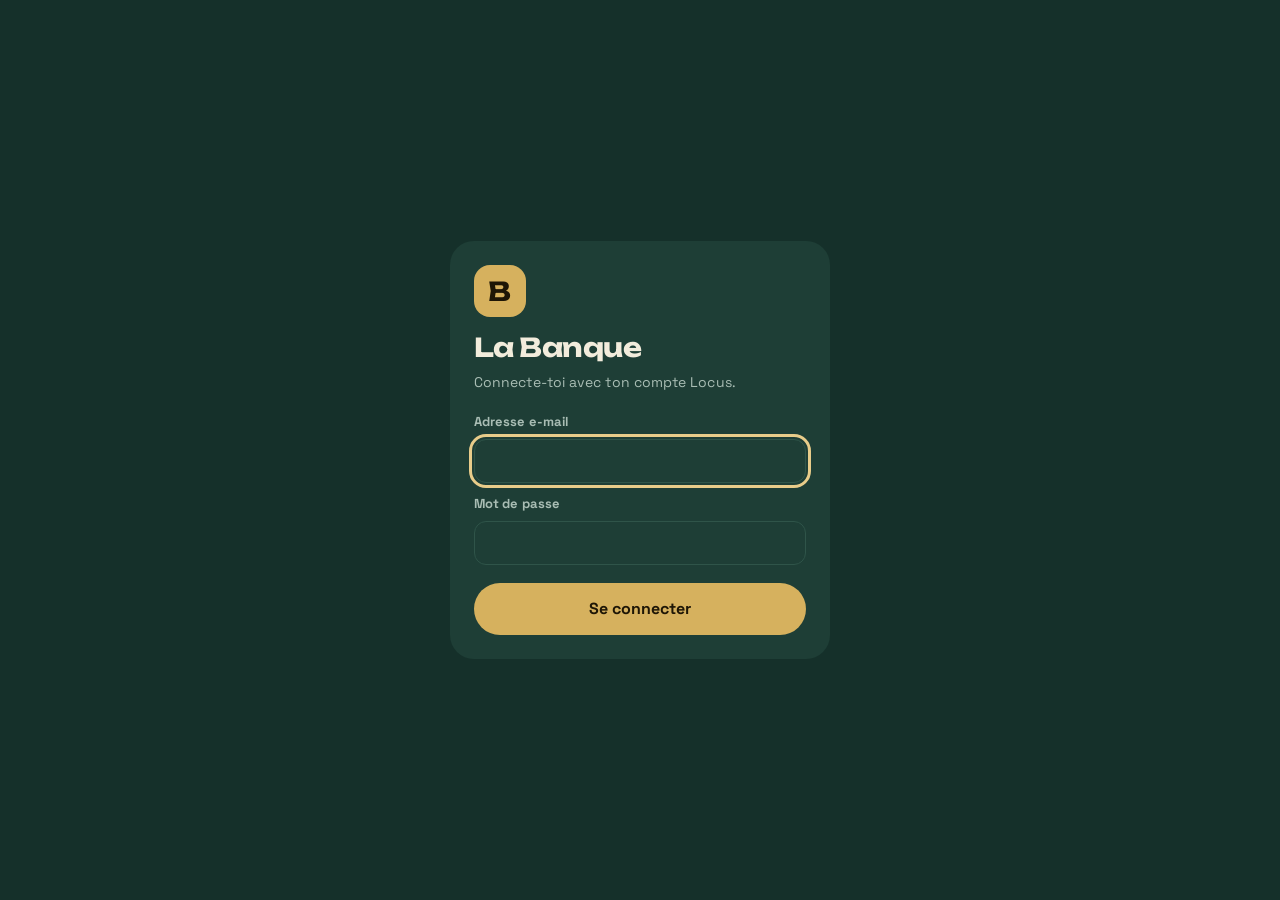
==== banque/index.html @ 3284b678 "Accueil : les raccourcis s'ouvrent au premier plan sans quitter Locus (projet de l'Établi, ajout au " ====
<!doctype html>
<html lang="fr" data-lieu="banque">
<head>
<meta charset="utf-8">
<meta name="viewport" content="width=device-width,initial-scale=1,viewport-fit=cover">
<title>La Banque</title>
<meta name="theme-color" content="#102620">
<meta name="mobile-web-app-capable" content="yes">
<meta name="apple-mobile-web-app-capable" content="yes">
<link rel="manifest" href="../manifest.webmanifest">
<link rel="icon" href="icons/tete-192.png">
<link rel="apple-touch-icon" href="icons/apple-touch-icon.png">
<style>
@font-face{font-family:"Atkinson Hyperlegible";font-weight:400;font-style:normal;font-display:swap;src:url(../commun/fonts/atkinson-hyperlegible-latin-400-normal.woff2) format("woff2")}
@font-face{font-family:"Atkinson Hyperlegible";font-weight:700;font-style:normal;font-display:swap;src:url(../commun/fonts/atkinson-hyperlegible-latin-700-normal.woff2) format("woff2")}
@font-face{font-family:"Bricolage Grotesque";font-weight:600;font-style:normal;font-display:swap;src:url(../commun/fonts/bricolage-grotesque-latin-600-normal.woff2) format("woff2")}
@font-face{font-family:"Bricolage Grotesque";font-weight:700;font-style:normal;font-display:swap;src:url(../commun/fonts/bricolage-grotesque-latin-700-normal.woff2) format("woff2")}
/* Banque : style « Wallet » des maquettes — gris clair, cartes blanches arrondies, accent ambre */
:root{
  /* charte du 15.11 (commun/CHARTE.md) : lampe de banquier, vert bouteille et laiton ; --line vient du lieu */
  --bg:var(--page); --bhead:var(--page); --card:var(--surface); --tile:var(--surface-2); --protile:#22433F; --seg:#10261F; --line2:#3E6457;
  --text:var(--ink); --muted:var(--ink-3); --acc:var(--accent-ink); --accsoft:var(--accent-soft); --amber:var(--accent); --amberink:var(--on-acc); --pro:#9DBDF5;
  --neg:var(--bad); --pos:var(--good); --possoft:#1F4A35; --suggest:#2C3D26;
  --shadow:none;
  --body:var(--f-body); --title:var(--f-display);
}
*{box-sizing:border-box}
html,body{height:100%}
body{margin:0;background:var(--bg);color:var(--text);font:16px/1.4 var(--body);-webkit-tap-highlight-color:transparent}
button,input,select,textarea{font:inherit;color:inherit}
button{cursor:pointer}
:focus-visible{outline:3px solid var(--acc);outline-offset:2px}
[hidden]{display:none!important}
h1,h2,h3{margin:0;font-family:var(--title)}
.num{font-variant-numeric:tabular-nums}
.pos{color:var(--pos)} .neg{color:var(--neg)}
svg.i{flex:none;display:block}

/* en-tête */
.ibtn{width:48px;height:48px;border:0;background:transparent;border-radius:24px;display:grid;place-items:center;color:var(--text);flex:none;text-decoration:none}
.ibtn:hover{background:var(--tile)}
.hd h1{flex:1;font-size:24px;font-weight:700}
.sync{height:32px;padding:0 12px;border:0;border-radius:16px;background:var(--tile);font-size:13px;font-weight:700;color:var(--muted);font-variant-numeric:tabular-nums}
.sync.ok{background:var(--possoft);color:var(--pos)} .sync.pend{background:var(--accsoft);color:var(--acc)} .sync.err{background:#4A2626;color:var(--neg)}

main{max-width:760px;margin:0 auto;padding:16px max(16px,env(safe-area-inset-right,0px)) calc(110px + env(safe-area-inset-bottom,0px)) max(16px,env(safe-area-inset-left,0px));display:flex;flex-direction:column;gap:16px}
.fab{position:fixed;right:max(16px,env(safe-area-inset-right,0px));bottom:calc(24px + env(safe-area-inset-bottom,0px));z-index:26;width:60px;height:60px;border:0;border-radius:18px;background:var(--amber);color:var(--amberink);display:grid;place-items:center;box-shadow:0 0 0 3px var(--page)}
@media (min-width:800px){.fab{right:calc(50% - 380px + 16px)}}

.seg{display:flex;gap:4px;padding:4px;border-radius:14px;background:var(--seg)}
.seg button{flex:1 1 0;height:40px;border:0;border-radius:10px;background:transparent;color:var(--muted);font-size:14px;font-weight:700}
.seg button[aria-pressed="true"]{background:var(--card);color:var(--text);box-shadow:none}
.card{background:var(--card);border-radius:20px;box-shadow:var(--shadow);padding:16px}
.card>h2,.sect>.st h2{font-size:19px;font-weight:600}
.cap{font-size:12px;letter-spacing:.06em;color:var(--muted);text-transform:uppercase}
.sect{display:flex;flex-direction:column;gap:10px}
.st{display:flex;align-items:baseline;justify-content:space-between;gap:8px}
.tiles{display:grid;grid-template-columns:repeat(3,minmax(0,1fr));gap:8px}
@media (min-width:600px){.tiles{grid-template-columns:repeat(4,minmax(0,1fr))}}
.tile{background:var(--tile);border:0;border-radius:12px;padding:10px;display:flex;flex-direction:column;align-items:flex-start;gap:4px;text-align:left;min-height:64px;min-width:0}
.tile.pro{background:var(--protile)}
.tile.inv{background:#2E3B24}
.tile:hover{filter:brightness(.97)}
.tile .n{display:flex;align-items:center;gap:5px;font-size:12px;color:var(--muted);max-width:100%;white-space:nowrap;overflow:hidden;text-overflow:ellipsis}
.tile .s{font-weight:700;font-size:15px;font-variant-numeric:tabular-nums;max-width:100%;overflow:hidden;text-overflow:ellipsis}
.totrow{display:flex;align-items:baseline;justify-content:space-between;gap:8px;padding:2px 2px 0}
.totrow span:first-child{font-size:13px;color:var(--muted)} .totrow b{font-size:16px;font-variant-numeric:tabular-nums}
.big{display:flex;align-items:baseline;justify-content:space-between;gap:8px}
.big b{font-family:var(--title);font-size:30px;font-weight:700;font-variant-numeric:tabular-nums}

.kpis{display:grid;grid-template-columns:repeat(3,minmax(0,1fr));gap:8px;margin:10px 0 12px}
.kpis>div{background:var(--tile);border-radius:12px;padding:8px 10px;min-width:0}
.kpis .v{font-weight:700;font-variant-numeric:tabular-nums;overflow-wrap:anywhere}
.bars{display:flex;flex-direction:column;gap:9px}
.bar{display:grid;grid-template-columns:28px 1fr auto;gap:2px 10px;align-items:center;font-size:14px}
.bar .dot{grid-row:1/3;width:28px;height:28px;border-radius:14px;display:grid;place-items:center;color:#fff}
.bar .track{height:6px;border-radius:3px;background:var(--tile);grid-column:2/4}
.bar .fill{height:100%;border-radius:3px}
.dette{display:flex;justify-content:space-between;gap:8px;padding:10px 0;border-top:1px solid var(--line);font-size:15px}
.dette:first-of-type{border-top:0}

.ops{list-style:none;margin:0;padding:0}
.op{display:flex;align-items:center;gap:12px;width:100%;border:0;border-top:1px solid var(--line);background:transparent;padding:10px 0;text-align:left;color:inherit}
.ops li:first-child .op{border-top:0}
.ic{position:relative;width:44px;height:44px;border-radius:22px;display:grid;place-items:center;color:#fff;flex:none}
.op .mid{flex:1;min-width:0;display:flex;flex-direction:column;gap:2px}
.op .ti{font-weight:700;font-size:15px;white-space:nowrap;overflow:hidden;text-overflow:ellipsis}
.op .ti:has(.tt){display:flex;align-items:center;min-width:0}
.op .ti .tt{flex:0 1 auto;min-width:3ch;overflow:hidden;text-overflow:ellipsis}
.op .ti .tg{flex:0 0 auto;max-width:55%;overflow:hidden;text-overflow:ellipsis;white-space:nowrap}
.op .sub{font-size:13px;color:var(--muted);white-space:nowrap;overflow:hidden;text-overflow:ellipsis}
.op .end{display:flex;flex-direction:column;align-items:flex-end;gap:2px;flex:none}
.op .mt{font-weight:700;font-size:15px;font-variant-numeric:tabular-nums}
.op .ac{font-size:12px;color:var(--muted)}
.tg{display:inline-block;font-size:11px;font-weight:700;color:var(--acc);background:var(--accsoft);border-radius:8px;padding:0 6px;margin-left:5px;vertical-align:1px}
.lien{height:44px;border:0;border-top:1px solid var(--line);background:transparent;color:var(--acc);font-size:15px;font-weight:700;text-align:left;padding:0;width:100%;margin-top:4px}
.jour{display:flex;justify-content:space-between;gap:8px;font-size:12px;letter-spacing:.06em;text-transform:uppercase;color:var(--muted);font-weight:700;margin-bottom:2px}

.nav{display:flex;align-items:center;justify-content:space-between;gap:8px}
.nav b{font-family:var(--title);font-size:19px;font-weight:600;text-transform:capitalize}
.rond{width:44px;height:44px;border:1px solid var(--line);border-radius:14px;background:var(--card);color:var(--acc);display:grid;place-items:center}
.filtres{display:grid;grid-template-columns:1fr 1fr;gap:8px}
.filtres .wide{grid-column:1/-1}
.sel,.input{width:100%;min-width:0;height:44px;border:1px solid var(--line);border-radius:12px;background:var(--card);padding:0 12px;font-size:15px}
.input.area{height:auto;padding:10px 12px}
.pill{height:40px;padding:0 14px;border:1px solid var(--line);border-radius:20px;background:var(--card);font-size:14px;display:inline-flex;align-items:center;gap:6px;white-space:nowrap}
.pill[aria-pressed="true"]{background:var(--amber);border-color:var(--amber);color:var(--amberink);font-weight:700}
.pill.dash{border:1px dashed var(--line2);background:transparent}
.pill.tagp[aria-pressed="true"]{background:var(--accsoft);border-color:var(--amber);color:var(--acc)}
.pills{display:flex;gap:6px;flex-wrap:wrap}
.pills.scroll{flex-wrap:nowrap;overflow-x:auto;scrollbar-width:none;padding-bottom:2px}
.pills.scroll::-webkit-scrollbar{display:none}
.btn{height:52px;border:0;border-radius:16px;background:var(--amber);color:var(--amberink);font-size:16px;font-weight:700;display:flex;align-items:center;justify-content:center;gap:8px;width:100%}
.btn.ghost{background:var(--card);color:var(--text);border:1px solid var(--line)}
.btn.warn{background:transparent;color:var(--neg);border:1px solid #6E3A3A}
.btn.sm{height:44px;font-size:14px;width:auto;padding:0 16px}
.note{font-size:13px;color:var(--muted);margin:0}
.empty{font-size:14px;color:var(--muted);margin:0;padding:6px 0}
.err{color:var(--neg);font-weight:700;font-size:14px;margin:0}
.table{width:100%;border-collapse:collapse;font-size:14px}
.table td{border-top:1px solid var(--line);padding:8px 4px;vertical-align:middle}
.table tr:first-child td{border-top:0}
.table td.r{text-align:right;font-variant-numeric:tabular-nums}
.table input{width:120px;text-align:right;height:38px}
.cpt{display:grid;grid-template-columns:1fr 1fr;gap:8px;padding:12px 0;border-top:1px solid var(--line)}
.cpt:first-of-type{border-top:0}
.cpt.off{opacity:.55}
.cpt-l,.cpt-r{display:flex;flex-direction:column;gap:6px;min-width:0}
.cpt-r .input{text-align:right}
@media (max-width:420px){.cpt{grid-template-columns:1fr}}

/* feuille de saisie */
.scrim{position:fixed;inset:0;z-index:40;background:rgba(5,15,12,.6);display:flex;align-items:flex-end;justify-content:center}
.sheet{background:var(--bg);width:100%;max-width:520px;max-height:100%;height:100%;overflow-y:auto;padding:0 16px calc(16px + env(safe-area-inset-bottom,0px));display:flex;flex-direction:column;gap:12px;animation:up .2s ease-out}
@media (min-width:600px){.scrim{align-items:center}.sheet{height:auto;max-height:94%;border-radius:24px;padding-top:6px}}
@keyframes up{from{transform:translateY(30px);opacity:.5}to{transform:none;opacity:1}}
.sh{position:sticky;top:0;z-index:3;background:var(--bg);display:flex;align-items:center;gap:4px;margin:0 -8px;padding:calc(6px + env(safe-area-inset-top,0px)) 0 4px}
.sh h2{font-size:20px;font-weight:700;flex:1;min-width:0;white-space:nowrap;overflow:hidden;text-overflow:ellipsis}
.okb{height:42px;padding:0 12px 0 10px;border:0;border-radius:21px;background:var(--amber);color:var(--amberink);font-size:14px;font-weight:700;display:flex;align-items:center;gap:4px;flex:none;margin-right:8px}
.okb:active{filter:brightness(.95)}
.montant{display:flex;align-items:baseline;justify-content:center;gap:8px;padding:2px 0}
.montant b{font-family:var(--title);font-size:48px;font-weight:700;font-variant-numeric:tabular-nums;line-height:1.1}
.montant span{font-size:18px;color:var(--muted)}
.cats{display:grid;grid-template-columns:repeat(4,minmax(0,1fr));gap:8px 4px}
@media (min-width:480px){.cats{grid-template-columns:repeat(5,minmax(0,1fr))}}
.cat{border:0;background:transparent;display:flex;flex-direction:column;align-items:center;gap:6px;padding:4px 0;font-size:12px;line-height:1.2;text-align:center;color:var(--text)}
.cat .ic{width:46px;height:46px;border-radius:23px}
.cat[aria-pressed="true"]{font-weight:700}
.cat[aria-pressed="true"] .ic{box-shadow:0 0 0 3px var(--bg),0 0 0 6px var(--amber)}
.subs{background:var(--card);border-radius:14px;padding:8px}
.montant .sg{min-width:.5ch}
.m-in{font-family:var(--title);font-size:48px;font-weight:700;line-height:1.15;border:0;border-bottom:2px solid var(--line);border-radius:0;background:transparent;text-align:center;width:5.5ch;field-sizing:content;min-width:2.2ch;max-width:70vw;padding:0 4px;font-variant-numeric:tabular-nums;caret-color:var(--acc)}
.m-in:focus{outline:none;border-bottom-color:var(--amber)}
.m-in::placeholder{color:var(--line2)}
.part{display:grid;grid-template-columns:100px 1fr 44px;gap:6px}
.part button{border:1px solid var(--line);border-radius:12px;background:var(--card)}
.lbl{font-size:13px;font-weight:700;color:var(--muted)}
.field{display:flex;flex-direction:column;gap:6px}

.cgrp{padding:8px 16px 12px}
.cgrp.off{opacity:.7}
.crow{display:flex;align-items:center;gap:10px;width:100%;border:0;border-top:1px solid var(--line);background:transparent;padding:10px 0;text-align:left;color:inherit;font-size:15px;min-height:44px}
.card>.crow:first-child,.crow.maitre{border-top:0}
.crow.maitre{font-weight:700}
.crow.off{opacity:.6}
.crow .dot{width:30px;height:30px;border-radius:15px;display:grid;place-items:center;flex:none}
.crow .cn{flex:1;min-width:0}
.crow .cv{display:flex;flex-direction:column;align-items:flex-end;flex:none}
.chk{display:flex;align-items:center;gap:8px;font-size:14px}
.chk input{width:20px;height:20px}
.buds{display:flex;flex-direction:column;margin-top:6px}
.bud{display:flex;flex-direction:column;gap:6px;border:0;border-top:1px solid var(--line);background:transparent;padding:10px 0;text-align:left;color:inherit;width:100%}
.bud:first-child{border-top:0}
.bud-h{display:flex;justify-content:space-between;gap:8px;align-items:baseline}
.bud-n{font-size:15px;min-width:0}
.bud-h>.num{white-space:nowrap;flex:none}
.bud-t{position:relative;height:10px;border-radius:5px;background:var(--tile);overflow:visible}
.bud-t i{display:block;height:100%;border-radius:5px}
.bud-t em{position:absolute;top:-3px;width:2px;height:16px;margin-left:-1px;background:var(--text);border-radius:1px}
.vite{color:var(--acc);font-weight:700}
.hist{display:grid;grid-template-columns:repeat(6,minmax(0,1fr));gap:6px;margin-top:8px}
.hist>span{display:flex;flex-direction:column;align-items:center;background:var(--tile);border-radius:10px;padding:6px 2px;font-size:13px}
.hist>span.neg b{color:var(--neg)}
.rel{display:flex;flex-direction:column;gap:2px;margin-top:6px;font-size:14px}
input[type=checkbox]{accent-color:var(--acc)}
.exl .chk{padding:7px 0;align-items:flex-start}
.exl .chk input{margin-top:1px;flex:none}
.exl .cap{display:block;margin-top:10px}
.avl{display:flex;flex-direction:column;margin-top:6px}
.avr{display:flex;justify-content:space-between;align-items:flex-start;gap:8px;padding:8px 0;border-top:1px solid var(--line);font-size:15px}
.avr:first-child{border-top:0}
.avn{display:flex;flex-direction:column;gap:2px;min-width:0}
.avr.alerte{font-size:14px}
.avr b.num{white-space:nowrap}
.rec{display:flex;flex-wrap:wrap;align-items:flex-start;gap:4px 10px;padding:10px 0;border-top:1px solid var(--line)}
.card>h2+.rec,.card>.note+.rec{border-top:0}
.rec.off{opacity:.65}
.rec-b{flex:1;min-width:0;display:flex;flex-direction:column;gap:2px;border:0;background:transparent;padding:0;text-align:left;color:inherit;font-size:15px}
.rec-n{font-weight:700}
.rec-m{display:flex;flex-direction:column;align-items:flex-end;flex:none}
.rec-a{flex-basis:100%;display:flex;gap:6px;justify-content:flex-end}
.vt{display:flex;gap:4px;flex:none}
.tbtn.ic2{width:36px;padding:0;display:grid;place-items:center}
.tbtn.ic2[aria-pressed="true"]{background:var(--amber);color:var(--amberink)}
.fro{display:flex;justify-content:center;margin:4px 0 10px}
.fro .part{cursor:pointer;outline:none}
.fro .part:hover,.fro .part:focus-visible{filter:brightness(1.08)}
.fro .part:focus-visible{stroke:var(--acc);stroke-width:3}
.rk.leg2 .rk-b{display:none}
.rk.leg2 .rk-row{padding:5px 4px}
.mrow{display:flex;justify-content:space-between;align-items:baseline;gap:8px;width:100%;border:0;border-top:1px solid var(--line);background:transparent;padding:8px 0;text-align:left;color:inherit;font-size:14px}
.mrow .rk-n{white-space:normal}
.piste{padding:12px 0;border-top:1px solid var(--line)}
.piste:first-of-type{border-top:0;padding-top:6px}
.piste .pv{font-weight:700;white-space:nowrap}
.kpis .note{font-size:12px}
.dsec{margin-top:10px}
.dsec>.st{padding-bottom:4px}
.dette-b{border:0;background:transparent;padding:0;text-align:left;display:flex;flex-direction:column;gap:2px;flex:1;min-width:0;color:inherit;font-size:15px}
.dette-b .note{font-size:13px}
.dette.off{opacity:.75}
.retard{color:var(--neg);font-weight:700}
.bon{color:var(--pos);font-weight:700}
.sr{position:absolute;width:1px;height:1px;overflow:hidden;clip:rect(0 0 0 0);white-space:nowrap}
.big b.neg{color:var(--neg)}
.big b small{font-size:.55em;font-weight:600;color:var(--muted)}
.sh2{font-size:19px;font-weight:600;margin:22px 4px 10px}
.vrow{display:flex;gap:8px;align-items:center;margin-top:10px}
.vrow .input{flex:1;max-width:200px}
.etapes{list-style:none;margin:8px 0 0;padding:0}
.etape{display:flex;gap:12px;align-items:flex-start;padding:10px 0;border-top:1px solid var(--line)}
.etape:first-child{border-top:0}
.etape .no{flex:none;width:28px;height:28px;border-radius:50%;display:grid;place-items:center;font-weight:700;font-size:14px;background:var(--tile);color:var(--text);margin-top:1px}
.etape.ok .no{background:var(--pos)}
.etape .tx{flex:1;min-width:0;display:flex;flex-direction:column;gap:2px}
.etape.ok .tx b{color:var(--muted);font-weight:600}
.etape .act{flex:none;align-self:center}
.docs{display:flex;flex-wrap:wrap;gap:10px;margin:6px 0 10px}
.doc{position:relative}
.doc-v{width:76px;height:76px;border-radius:12px;overflow:hidden;border:1px solid var(--line);background:var(--tile);padding:0;display:grid;place-items:center;flex:none}
.doc-v img{width:100%;height:100%;object-fit:cover;display:block}
.doc-pdf{font-weight:700;font-size:13px;color:var(--neg)}
.doc-x{position:absolute;top:-8px;right:-8px;width:26px;height:26px;border-radius:50%;background:var(--card);border:1px solid var(--line2);display:grid;place-items:center;padding:0}
.doc-att{position:absolute;left:4px;bottom:4px;font-size:10px;background:rgba(255,255,255,.9);border-radius:6px;padding:1px 4px;color:var(--muted)}
.clip{flex:none;margin-left:4px;font-size:13px;cursor:pointer}
.docv{position:fixed;inset:0;z-index:100;background:rgba(10,10,12,.94);display:flex;flex-direction:column;color:#fff}
.docv[hidden]{display:none}
.docv-h{display:flex;align-items:center;justify-content:space-between;gap:8px;padding:calc(8px + env(safe-area-inset-top,0px)) 12px 8px 16px;font-weight:600}
.docv-h span{overflow:hidden;text-overflow:ellipsis;white-space:nowrap}
.docv-c{flex:1;min-height:0;display:flex;flex-direction:column;align-items:center;justify-content:center;gap:12px;padding:8px 8px calc(12px + env(safe-area-inset-bottom,0px))}
.docv-c img{max-width:100%;max-height:100%;object-fit:contain;border-radius:6px}
.docv-c iframe{width:100%;flex:1;border:0;background:#fff;border-radius:6px}
.ij{display:flex;gap:12px;align-items:flex-start}
.ij-t{flex:1;min-width:0;display:flex;flex-direction:column;gap:2px}
.ij-l{display:flex;justify-content:space-between;gap:8px}
.ij-l b:first-child{overflow:hidden;text-overflow:ellipsis;white-space:nowrap}
.gdt-f{display:flex;flex-wrap:wrap;gap:8px;margin-top:10px}
.gdt-f .input{flex:1 1 180px}
.sem{margin-top:12px;padding-top:12px;border-top:1px solid var(--line)}
.sem-v{margin:4px 0 2px;font-size:16px}
.sem-v b{font-variant-numeric:tabular-nums}
.rapl{list-style:none;margin:6px 0 0;padding:0}
.rapl>li{border-top:1px solid var(--line);padding-bottom:8px}
.rapl>li:first-child{border-top:0}
.rapl .op{border-top:0}
.rapa{display:flex;gap:8px;flex-wrap:wrap;align-items:center;padding-left:56px}
.note.orph{padding-left:56px;margin:0 0 8px}
.prop{height:36px;padding:0 12px;border:1px solid var(--amber);border-radius:18px;background:var(--accsoft);color:var(--acc);font-size:13px;font-weight:700;display:inline-flex;align-items:center;gap:6px;max-width:100%}
.prop.doute{background:transparent;border-style:dashed;color:var(--muted)}
.ic.vide{background:var(--tile);color:var(--muted)}
.card.rappel{box-shadow:var(--shadow),inset 4px 0 0 var(--amber)}
.rapi{border-top:1px solid var(--line);padding:10px 0;display:flex;flex-direction:column;gap:6px}
.rapi:first-of-type{border-top:0}
.rapi-t{display:flex;justify-content:space-between;gap:8px}
.rapi-t b{min-width:0;overflow:hidden;text-overflow:ellipsis;white-space:nowrap}
.rapi-t .num{font-weight:700;flex:none}
/* statistiques */
.filt{display:flex;flex-wrap:wrap;gap:8px;align-items:center}
.filt .seg{flex:1 1 240px}
.pnav{display:flex;align-items:center;gap:6px;margin-left:auto}
.pnav b{font-family:var(--title);font-size:18px;font-weight:600;min-width:52px;text-align:center;font-variant-numeric:tabular-nums}
.pnav .rond{width:40px;height:40px}
.rond:disabled{opacity:.35;cursor:default}
.hd-c{display:flex;align-items:center;justify-content:space-between;gap:8px}
.hd-c h2{font-size:19px;font-weight:600}
.tbtn{height:32px;padding:0 12px;border:1px solid var(--line);border-radius:16px;background:var(--card);font-size:13px;color:var(--muted);flex:none}
.tbtn[aria-pressed="true"]{background:var(--amber);border-color:var(--amber);color:var(--amberink)}
.viz{position:relative;margin-top:4px}
.viz svg{display:block;overflow:visible}
.viz text{font:12px var(--body);fill:var(--ink-3);font-variant-numeric:tabular-nums}
.viz .hit{fill:transparent;outline:none}
.viz .hit:hover,.viz .hit:focus-visible{fill:rgba(242,236,220,.07)}
.viz .hit.nb:hover,.viz .hit.nb:focus-visible{fill:transparent}
.viz .hit:focus-visible{stroke:var(--acc);stroke-width:2}
.leg{display:flex;gap:16px;flex-wrap:wrap;font-size:13px;color:var(--muted);margin:6px 0 2px}
.leg span{display:inline-flex;align-items:center;gap:6px}
.leg i{width:12px;height:12px;border-radius:3px;display:inline-block}
.leg i.ln{height:2px;width:16px;border-radius:1px}
.tip{position:fixed;z-index:60;pointer-events:none;background:var(--card);border:1px solid var(--line);border-radius:12px;box-shadow:0 6px 18px rgba(16,24,40,.14);padding:8px 10px;font-size:13px;min-width:130px;max-width:260px}
.tip .tt{color:var(--muted);font-size:12px;margin-bottom:4px;text-transform:none}
.tip .tl{display:flex;align-items:center;gap:8px;line-height:1.5}
.tip .tl i{width:12px;height:2px;border-radius:1px;flex:none}
.tip .tl b{font-size:14px;font-variant-numeric:tabular-nums}
.tip .tl span{color:var(--muted)}
.rk{display:flex;flex-direction:column;margin-top:4px}
.rk-row{display:grid;grid-template-columns:28px minmax(0,1fr) auto;gap:4px 10px;align-items:center;border:0;background:transparent;padding:7px 4px;margin:0 -4px;text-align:left;border-radius:10px;color:inherit;width:calc(100% + 8px)}
button.rk-row:hover{background:var(--surface-2)}
.rk-row.nodot{grid-template-columns:minmax(0,1fr) auto}
.rk-row .dot{grid-row:1/3;width:28px;height:28px;border-radius:14px;display:grid;place-items:center}
.rk-n{font-size:14px;white-space:nowrap;overflow:hidden;text-overflow:ellipsis}
.rk-v{font-size:14px;font-weight:700;font-variant-numeric:tabular-nums;text-align:right;white-space:nowrap}
.rk-v small{font-size:12px;font-weight:400;color:var(--muted);margin-left:6px}
.rk-b{grid-column:2/4;height:10px}
.rk-row.nodot .rk-b{grid-column:1/3}
.rk-b i{display:block;height:10px;border-radius:0 4px 4px 0}
.rk-sub{padding:0 0 6px 38px;display:flex;flex-direction:column}
.rk-sub .rk-row{grid-template-columns:minmax(0,1fr) auto;padding:5px 4px}
.rk-sub .rk-b{grid-column:1/3;height:8px}
.rk-sub .rk-b i{height:8px}
.rk-sub .rk-n{font-size:13px}
.pjs{display:flex;flex-direction:column;gap:12px;margin-top:6px}
.pj{display:flex;flex-direction:column;gap:2px}
.pj-h{display:flex;justify-content:space-between;gap:8px;font-size:14px;margin-bottom:2px}
.pj-b{display:flex;align-items:center;gap:8px;height:12px;font-size:12px;color:var(--muted)}
.pj-b i{display:block;height:10px;border-radius:0 4px 4px 0}
.tscroll{overflow-x:auto;margin-top:6px}
.stab{font-size:13px}
.stab td{padding:7px 3px}
.stab th{font-size:12px;color:var(--muted);text-align:left;font-weight:700;padding:4px}
.stab th.r{text-align:right}
.stab td:first-child{white-space:pre}
.login{position:fixed;inset:0;z-index:100;background:var(--bg);display:grid;place-items:center;padding:0 16px}
.lbox{width:100%;max-width:380px;background:var(--card);border-radius:24px;box-shadow:var(--shadow);padding:24px;display:flex;flex-direction:column;gap:8px}
.lbox .logo{width:52px;height:52px;border-radius:16px;background:var(--amber);color:var(--amberink);display:grid;place-items:center;font-family:var(--title);font-size:26px;font-weight:700;margin-bottom:4px}
.lbox h1{font-size:26px}
.lbox p{margin:0 0 8px;font-size:14px;color:var(--muted)}
.lbox label{font-size:13px;font-weight:700;color:var(--muted);margin-top:4px}

/* ===== Charte du 15.11 : typo de la Forge, étiquettes mono, formes en pilule ===== */
body{letter-spacing:.005em;-webkit-font-smoothing:antialiased}
h1,h2,h3,.card>h2,.sect>.st h2{letter-spacing:-.02em}
.card>h2,.sect>.st h2{font-size:16px;font-weight:700}
.cap{font-family:var(--f-mono);letter-spacing:.12em;font-size:11px}
.btn{border-radius:var(--pill)}
.seg{border-radius:var(--pill)}.seg button{border-radius:var(--pill)}
.seg button[aria-pressed="true"]{background:var(--amber);color:var(--amberink)}
.card{border:1px solid var(--line)}
.fab{background:var(--amber);color:var(--amberink)}
</style>
<link rel="stylesheet" href="../commun/cadre.css">
<link rel="stylesheet" href="../commun/lieux.css">
</head>
<body>
<div id="login" class="login" hidden><form class="lbox" id="loginForm"><span class="logo" aria-hidden="true">B</span><h1>La Banque</h1><p>Connecte-toi avec ton compte Locus.</p><label for="l-mail">Adresse e-mail</label><input class="input" type="email" id="l-mail" autocomplete="username" required><label for="l-pass">Mot de passe</label><input class="input" type="password" id="l-pass" autocomplete="current-password" required><button class="btn" type="submit" style="margin-top:10px">Se connecter</button><p class="err" id="l-err" hidden></p></form></div>
<header class="oh"><div class="oh-bar"><a class="oh-orga" href="../" aria-label="Retour à l'accueil de Locus"><svg class="ic" viewBox="0 0 20 20" aria-hidden="true"><circle cx="10" cy="10" r="8"/><path d="M8.5 8.5h3v3h-3zM10 2v2.5M10 15.5V18M2 10h2.5M15.5 10H18"/></svg></a><h1 class="oh-nom">La Banque</h1><button class="sync" id="sync" data-sync data-act="reglages" aria-label="État de la synchronisation">…</button><span class="oh-sp"></span><button class="oh-b" type="button" data-ampoule><svg class="ic" viewBox="0 0 20 20" aria-hidden="true"><path d="M7 15h6M8 18h4M10 2a5 5 0 0 0-3.2 8.8V13h6.4v-2.2A5 5 0 0 0 10 2z"/></svg></button><button class="oh-b" type="button" data-tab="reglages" aria-label="Réglages"><svg class="ic" viewBox="0 0 20 20" aria-hidden="true"><circle cx="10" cy="10" r="3"/><path d="M10 1.5v3M10 15.5v3M1.5 10h3M15.5 10h3M4 4l2.1 2.1M13.9 13.9 16 16M16 4l-2.1 2.1M6.1 13.9 4 16"/></svg></button></div>
<nav class="ot tabs" aria-label="Sections"><button class="ot-t" data-tab="accueil">Accueil</button><button class="ot-t" data-tab="ops">Opérations</button><button class="ot-t" data-tab="stats">Stats</button></nav></header>
<main id="view" aria-live="polite"></main>
<button class="fab" data-act="saisie" aria-label="Nouvelle saisie"><svg class="i" width="26" height="26" viewBox="0 0 24 24" fill="none" stroke="currentColor" stroke-width="2.4" stroke-linecap="round" aria-hidden="true"><path d="M12 5v14M5 12h14"/></svg></button>
<div class="scrim" id="scrim" hidden><div class="sheet" id="sheet" role="dialog" aria-modal="true" aria-labelledby="sh-titre"></div></div>
<input type="file" id="fichier" accept=".json,application/json" hidden>
<input type="file" id="f-just" accept=".zip,application/zip,application/x-zip-compressed" hidden>
<input type="file" id="f-yuh" accept=".csv,.xlsx,text/csv,text/comma-separated-values,application/vnd.openxmlformats-officedocument.spreadsheetml.sheet" hidden>
<script src="../commun/supabase.js"></script>
<script src="../commun/projets.js"></script>
<script>
'use strict';
/* =============================== Données =============================== */
/* Projets de l'Établi (commun/projets.js, étape 2 du plan) : une opération peut être reliée à un projet, perso ou pro (champ t.projet) */
let PB=null;
function projetsChoix(){ if(!PB) return []; const D={}; PB.domaines().forEach(d=>{ D[d.id]=d; });
  return PB.liste().filter(p=>p.size!=='mini').map(p=>({p,d:p.parent&&D[p.parent]?D[p.parent]:null})).sort((a,b)=>(!!a.p.closed-!!b.p.closed)||String(a.d?a.d.name:'~').localeCompare(String(b.d?b.d.name:'~'),'fr')||a.p.name.localeCompare(b.p.name,'fr')); }
function projetNom(id){ const p=PB&&id?PB.get(id):null; return p?(p.emoji?p.emoji+' ':'')+p.name:''; }
const SB_URL='https://rzcpjsffpvuvbdtqymms.supabase.co', SB_KEY='sb_publishable_mJNXDji0NMOmLFqo3GusGg_JBkFhJmC', TABLE='cash_rows';
const KIND={c:'compte',k:'categorie',g:'tag',t:'tx',d:'dette',s:'reglage',r:'regle',b:'budget',o:'objectif',v:'valeur',f:'document',i:'import'};
const VIR='autres.virement-interne', AJU='autres.ajustement-de-solde';
const ARBRE=[['Alimentation',['Courses','Restaurants & cafés']],['Maison',[]],['Mobilité',['Transports publics','Recharge','Parking','Véhicule']],
  ['Achats',['Vêtements','Électronique','Bricolage & outils','Cadeaux offerts','Divers']],['Santé',[]],['Loisirs',['Sport','Sorties & spectacles','Hobbies','Hébergement']],
  ['Numérique',['Téléphone & internet','Logiciels & abonnements']],['Finances',['Impôts','Assurances','Frais administratifs']],
  ['Revenus',['Salaire','Chômage & allocations','Ventes','Cadeaux reçus','Remboursements','Intérêts & dividendes']],
  ['Pro',['GDT','Isolation','Fertik','Parkour','Petits travaux']],['Autres',['Virement interne','Ajustement de solde']]];
/* palette des catégories, validée pour les graphiques (validate_palette.js : contraste, daltonisme, vision normale) */
const COULEUR={alimentation:'#D02C2A',maison:'#C47D04',mobilite:'#9E1FC6',achats:'#1A99DA',sante:'#DF407F',loisirs:'#4A9D15',numerique:'#4E6AFD',finances:'#AC8B26',revenus:'#267F47',pro:'#3480FC',autres:'#9CA3AF'};
const TYPES={courant:'Compte courant',epargne:'Épargne',especes:'Espèces',dette:'Dette / créance',placements:'Placements'};

let S={comptes:{},cats:{},tags:{},tx:{},dettes:{},budgets:{},docs:{},regl:{}};
let sb=null, UID=null, EMAIL='', prev={}, dirty=new Set(), lastPull=null, pushing=false, pushTimer=null, syncErr='', booted=false;
const ui={tab:'accueil',scope:'tout',mois:moisDe(today()),periode:'mois',fCompte:'',fCat:'',fTag:'',q:'',limite:150,sPer:'annee',sAn:today().slice(0,4),sTab:{},sOuvert:null};
const CK=()=>'cash-cache-'+UID;

function today(){ const d=new Date(); return d.getFullYear()+'-'+String(d.getMonth()+1).padStart(2,'0')+'-'+String(d.getDate()).padStart(2,'0'); }
function moisDe(d){ return d.slice(0,7); }
function slug(s){ return String(s).normalize('NFD').replace(/[̀-ͯ]/g,'').toLowerCase().replace(/[^a-z0-9]+/g,'-').replace(/^-|-$/g,''); }
function uid(){ return Date.now().toString(36)+Math.random().toString(36).slice(2,7); }
function esc(s){ return String(s==null?'':s).replace(/[&<>"']/g,c=>({'&':'&amp;','<':'&lt;','>':'&gt;','"':'&quot;',"'":'&#39;'}[c])); }
function fmt(n,signe){ if(n==null||isNaN(n)) return '—'; const a=Math.abs(n).toFixed(2).replace(/\B(?=(\d{3})+(?!\d))/g,'’'); return (n<0?'−':(signe&&n>0?'+':''))+a; }
function num(s){ if(typeof s==='number') return s; const v=parseFloat(String(s||'').replace(/[’'\s]/g,'').replace(',','.')); return isNaN(v)?null:v; }
function r2(n){ return Math.round(n*100)/100; }
function dLong(d){ return new Date(d+'T12:00').toLocaleDateString('fr-CH',{weekday:'long',day:'numeric',month:'long'}); }
function mLong(m){ return new Date(m+'-15T12:00').toLocaleDateString('fr-CH',{month:'long',year:'numeric'}); }

/* --- catégories --- */
function catsTri(){ return Object.values(S.cats).filter(c=>!c.archive).sort((a,b)=>(a.ordre||0)-(b.ordre||0)); }
function maitres(){ return catsTri().filter(c=>!c.parent); }
function sousDe(id){ return catsTri().filter(c=>c.parent===id); }
function maitreDe(id){ const c=S.cats[id]; return c?(c.parent||c.id):null; }
function catNom(id){ const c=S.cats[id]; return c?c.nom:'Sans catégorie'; }
function catChemin(id){ const c=S.cats[id]; if(!c) return 'Sans catégorie'; return c.parent&&S.cats[c.parent]?S.cats[c.parent].nom+' › '+c.nom:c.nom; }
function couleur(id){ return COULEUR[maitreDe(id)]||'#A8A59A'; }
function estPro(id){ return maitreDe(id)==='pro'; }
function estVir(t){ return t.cat===VIR; }
function semerCategories(){ ARBRE.forEach(([m,subs],i)=>{ const mid=slug(m); if(!S.cats[mid]) S.cats[mid]={id:mid,nom:m,parent:null,ordre:i}; subs.forEach((s,j)=>{ const id=mid+'.'+slug(s); if(!S.cats[id]) S.cats[id]={id,nom:s,parent:mid,ordre:j}; }); }); }

/* --- comptes et soldes --- */
function comptesTous(){ return Object.values(S.comptes).sort((a,b)=>(a.ordre||0)-(b.ordre||0)); }
function groupeDe(c){ return c.groupe||(c.type==='placements'?'invest':c.pro?'pro':'prive'); }
function comptesTri(){ return Object.values(S.comptes).filter(c=>!c.archive).sort((a,b)=>(a.ordre||0)-(b.ordre||0)); }
function solde(c){
  if(c.type==='placements'&&c.devise&&c.devise!=='CHF') return c.valeur;
  const d0=c.date_initiale; let s=c.solde_initial||0; for(const t of Object.values(S.tx)) if(t.compte===c.id&&(!d0||t.date>=d0)) s+=t.montant; return r2(s);
}
/* solde à la fin d'un jour : le solde de départ sert d'ancre, les lignes d'avant le départ remontent le temps */
function soldeAu(c,d){ if(c.devise&&c.devise!=='CHF') return null; const d0=c.date_initiale; let s=c.solde_initial||0;
  for(const t of Object.values(S.tx)){ if(t.compte!==c.id) continue; if(!d0||t.date>=d0){ if(t.date<=d) s+=t.montant; } else if(t.date>d) s-=t.montant; }
  return r2(s); }
function dansScope(c){ return ui.scope==='tout'||(ui.scope==='pro'?!!c.pro:!c.pro); }
function lignes(t){ return t.parts&&t.parts.length?t.parts.map(p=>({montant:p.montant,cat:p.cat})):[{montant:t.montant,cat:t.cat}]; }
function txScope(cat){ return ui.scope==='tout'||(ui.scope==='pro'?estPro(cat):!estPro(cat)); }
function tagsActifs(d){ return Object.values(S.tags).filter(g=>g.du&&g.au&&d>=g.du&&d<=g.au&&g.actif).map(g=>g.id); }

/* =============================== Synchro =============================== */
function canon(v){ if(Array.isArray(v)) return '['+v.map(x=>canon(x===undefined?null:x)).join(',')+']'; if(v&&typeof v==='object') return '{'+Object.keys(v).sort().filter(k=>v[k]!==undefined).map(k=>JSON.stringify(k)+':'+canon(v[k])).join(',')+'}'; return JSON.stringify(v===undefined?null:v); }
function rowsOf(st){ const r={};
  for(const c of Object.values(st.comptes)) r['c:'+c.id]=c; for(const c of Object.values(st.cats)) r['k:'+c.id]=c;
  for(const g of Object.values(st.tags)) r['g:'+g.id]=g; for(const t of Object.values(st.tx)) r['t:'+t.id]=t;
  for(const d of Object.values(st.dettes)) r['d:'+d.id]=d; for(const b of Object.values(st.budgets||{})) r['b:'+b.id]=b; for(const f of Object.values(st.docs||{})) r['f:'+f.id]=f; if(Object.keys(st.regl).length) r['s:reglages']=st.regl; return r; }
function fromRows(map){ const st={comptes:{},cats:{},tags:{},tx:{},dettes:{},budgets:{},docs:{},regl:{}};
  for(const k in map){ let d; try{ d=JSON.parse(map[k]); }catch(e){ continue; } if(!d) continue; const p=k[0];
    if(p==='c') st.comptes[d.id]=d; else if(p==='k') st.cats[d.id]=d; else if(p==='g') st.tags[d.id]=d; else if(p==='t') st.tx[d.id]=d; else if(p==='d') st.dettes[d.id]=d; else if(p==='b') st.budgets[d.id]=d; else if(p==='f') st.docs[d.id]=d; else if(k==='s:reglages') st.regl=d; }
  return st; }
function persist(){ if(!UID) return; try{ localStorage.setItem(CK(),JSON.stringify({prev,dirty:[...dirty],lastPull})); }catch(e){} }
function save(){ if(!UID) return; const cur=rowsOf(S); let ch=false;
  for(const k in cur){ const v=canon(cur[k]); if(prev[k]!==v){ prev[k]=v; dirty.add(k); ch=true; } }
  for(const k in prev){ if(!(k in cur)){ delete prev[k]; dirty.add(k); ch=true; } }
  if(ch){ persist(); schedulePush(); setSync(); } }
function schedulePush(d){ clearTimeout(pushTimer); pushTimer=setTimeout(push,d==null?1200:d); }
async function push(){
  if(!sb||!UID||pushing||!dirty.size){ setSync(); return; }
  if(!navigator.onLine){ setSync(); return; }
  pushing=true; setSync('sending');
  const keys=[...dirty].slice(0,250), sent={};
  const rows=keys.map(k=>{ sent[k]=prev[k]; const kind=KIND[k[0]]||'reglage'; return (k in prev)?{user_id:UID,key:k,kind,data:JSON.parse(prev[k]),deleted:false}:{user_id:UID,key:k,kind,data:null,deleted:true}; });
  try{
    const {error}=await sb.from(TABLE).upsert(rows,{onConflict:'user_id,key'}); if(error) throw error;
    keys.forEach(k=>{ if(prev[k]===sent[k]) dirty.delete(k); });
    persist(); syncErr=''; pushing=false; setSync();
    if(dirty.size) schedulePush(200); else envoyerDocs();
  }catch(e){ pushing=false; syncErr=(e&&e.message)||String(e); setSync(); schedulePush(15000); }
}
async function pull(full){
  if(!sb||!UID) return false;
  if(!navigator.onLine){ setSync(); return false; }
  try{
    const since=full?null:lastPull; let changed=false, maxTs=lastPull, from=0;
    for(;;){
      let q=sb.from(TABLE).select('key,data,deleted,updated_at').order('updated_at',{ascending:true}).range(from,from+999);
      if(since) q=q.gte('updated_at',since);
      const {data,error}=await q; if(error) throw error;
      data.forEach(r=>{ if(!maxTs||r.updated_at>maxTs) maxTs=r.updated_at; if(dirty.has(r.key)) return;
        if(r.deleted||r.data==null){ if(r.key in prev){ delete prev[r.key]; changed=true; } }
        else { const v=canon(r.data); if(prev[r.key]!==v){ prev[r.key]=v; changed=true; } } });
      if(data.length<1000) break; from+=1000;
    }
    lastPull=maxTs; persist();
    if(changed){ S=fromRows(prev); render(); }
    syncErr=''; setSync(); return true;
  }catch(e){ syncErr=(e&&e.message)||String(e); setSync(); return false; }
}
function setSync(force){
  const el=document.getElementById('sync'); let cls='ok', txt='✓ À jour', tip='Tout est enregistré';
  if(!navigator.onLine){ cls='off'; txt='hors ligne'+(dirty.size?' · '+dirty.size:''); tip='Hors ligne : les changements partiront au retour du réseau'; }
  else if(syncErr){ cls='err'; txt='⚠'+(dirty.size?' '+dirty.size:''); tip='Problème de synchro : '+syncErr; }
  else if(force==='sending'||dirty.size){ cls='pend'; txt='↻'+(dirty.size?' '+dirty.size:''); tip='Envoi en cours'; }
  el.className='sync '+cls; el.textContent=txt; el.title=tip;
}

/* =============================== Icônes =============================== */
const P={
  cart:'M2 3h3l2.7 11.4a2 2 0 0 0 2 1.6h8.6a2 2 0 0 0 2-1.6L22 7H6M9 21h.01M18 21h.01', resto:'M7 3v8M5 3v4a2 2 0 0 0 4 0V3M7 11v10M17 21V3c-2 1-3 4-3 7h3',
  home:'M3 10.5 12 3l9 7.5V20a1 1 0 0 1-1 1h-5v-6h-6v6H4a1 1 0 0 1-1-1z', car:'M5 17h14v-5l-2-5H7l-2 5zM5 12h14M7.5 17v2M16.5 17v2',
  train:'M7 3h10a3 3 0 0 1 3 3v8a3 3 0 0 1-3 3H7a3 3 0 0 1-3-3V6a3 3 0 0 1 3-3zM4 10h16M8 21l2-4M16 21l-2-4', zap:'M13 2 4 14h7l-1 8 9-12h-7z',
  park:'M6 3h12a3 3 0 0 1 3 3v12a3 3 0 0 1-3 3H6a3 3 0 0 1-3-3V6a3 3 0 0 1 3-3zM10 17V7h3.5a3 3 0 0 1 0 6H10', bag:'M6 7h12l1 14H5zM9 7a3 3 0 0 1 6 0',
  shirt:'M8 3 4 6l2 4 2-1v12h8V9l2 1 2-4-4-3c-1 2-2.5 3-4 3S9 5 8 3z', phone:'M8 2h8a2 2 0 0 1 2 2v16a2 2 0 0 1-2 2H8a2 2 0 0 1-2-2V4a2 2 0 0 1 2-2zM11 18h2',
  wrench:'M14.7 6.3a4 4 0 0 0-5.4 5.4L3 18l3 3 6.3-6.3a4 4 0 0 0 5.4-5.4l-2.6 2.6-2.4-.6-.6-2.4z', gift:'M3 8h18v4H3zM12 8v13M5 12v9h14v-9M12 8S9 7 9 5a2 2 0 0 1 3-1.7A2 2 0 0 1 15 5c0 2-3 3-3 3',
  dots:'M5 12h.01M12 12h.01M19 12h.01', heart:'M19 14c1.5-1.5 3-3.2 3-5.5A5.5 5.5 0 0 0 16.5 3c-1.8 0-3 .5-4.5 2-1.5-1.5-2.7-2-4.5-2A5.5 5.5 0 0 0 2 8.5c0 2.3 1.5 4 3 5.5l7 7z',
  activity:'M22 12h-4l-3 9L9 3l-3 9H2', ticket:'M3 8a2 2 0 0 0 2-2h14a2 2 0 0 0 2 2v2a2 2 0 0 0 0 4v2a2 2 0 0 0-2 2H5a2 2 0 0 0-2-2v-2a2 2 0 0 0 0-4zM14 6v12',
  star:'M12 3l2.6 5.3 5.9.9-4.3 4.1 1 5.8L12 16.4 6.8 19.1l1-5.8L3.5 9.2l5.9-.9z', bed:'M3 7v13M21 13v7M3 13h18M3 17h18M7 13V10h5a3 3 0 0 1 3 3',
  monitor:'M4 5h16v10H4zM2 20h20M12 15v5', bank:'M3 21h18M5 21V10M9 21V10M15 21V10M19 21V10M12 3 3 8h18z', receipt:'M6 2h12v20l-3-2-3 2-3-2-3 2zM9 7h6M9 11h6M9 15h4',
  shield:'M12 3 4 7v5c0 4.5 3.4 7.6 8 9 4.6-1.4 8-4.5 8-9V7z', file:'M14 3H6a2 2 0 0 0-2 2v14a2 2 0 0 0 2 2h12a2 2 0 0 0 2-2V9zM14 3v6h6',
  coins:'M9 3a6 6 0 1 0 0 12A6 6 0 0 0 9 3zM15.5 9.6a6 6 0 1 1-6 6', down:'M12 4v14M5 11l7 7 7-7', briefcase:'M4 7h16a1 1 0 0 1 1 1v11a1 1 0 0 1-1 1H4a1 1 0 0 1-1-1V8a1 1 0 0 1 1-1zM9 7V5a2 2 0 0 1 2-2h2a2 2 0 0 1 2 2v2M3 13h18',
  swap:'m16 3 4 4-4 4M20 7H4M8 21l-4-4 4-4M4 17h16', card:'M4 6h16a1 1 0 0 1 1 1v12a1 1 0 0 1-1 1H4a1 1 0 0 1-1-1V7a1 1 0 0 1 1-1zM3 10h18M16 15h2',
  chart:'M3 3v18h18M7 15l4-4 3 3 6-6', hex:'M12 2 21 7v10l-9 5-9-5V7zM12 10a2 2 0 1 0 0 4 2 2 0 0 0 0-4z',
  people:'M16 21v-2a4 4 0 0 0-4-4H6a4 4 0 0 0-4 4v2M9 3a4 4 0 1 0 0 8 4 4 0 0 0 0-8zM22 21v-2a4 4 0 0 0-3-3.9M16 3.1a4 4 0 0 1 0 7.8',
  x:'M18 6 6 18M6 6l12 12', back:'M21 5H9l-7 7 7 7h12a1 1 0 0 0 1-1V6a1 1 0 0 0-1-1zM18 9l-6 6M12 9l6 6', check:'M20 6 9 17l-5-5',
  chevL:'m15 18-6-6 6-6', chevR:'m9 18 6-6-6-6', cal:'M5 5h14a1 1 0 0 1 1 1v14a1 1 0 0 1-1 1H5a1 1 0 0 1-1-1V6a1 1 0 0 1 1-1zM4 9h16M8 3v4M16 3v4', split:'M16 3h5v5M8 3H3v5M21 3l-7 7M3 3l7 7M12 22V13'
};
function svg(d,size,color,sw){ return '<svg class="i" width="'+(size||22)+'" height="'+(size||22)+'" viewBox="0 0 24 24" fill="none" stroke="'+(color||'currentColor')+'" stroke-width="'+(sw||2)+'" stroke-linecap="round" stroke-linejoin="round" aria-hidden="true"><path d="'+d+'"/></svg>'; }
const ICAT={alimentation:'cart','alimentation.courses':'cart','alimentation.restaurants-cafes':'resto',maison:'home',mobilite:'car','mobilite.transports-publics':'train','mobilite.recharge':'zap','mobilite.parking':'park','mobilite.vehicule':'car',
  achats:'bag','achats.vetements':'shirt','achats.electronique':'phone','achats.bricolage-outils':'wrench','achats.cadeaux-offerts':'gift','achats.divers':'dots',sante:'heart',
  loisirs:'activity','loisirs.sport':'activity','loisirs.sorties-spectacles':'ticket','loisirs.hobbies':'star','loisirs.hebergement':'bed',numerique:'monitor','numerique.telephone-internet':'phone','numerique.logiciels-abonnements':'monitor',
  finances:'bank','finances.impots':'receipt','finances.assurances':'shield','finances.frais-administratifs':'file',revenus:'down','revenus.salaire':'briefcase',pro:'briefcase',autres:'swap'};
function icCat(id){ return P[ICAT[id]||ICAT[maitreDe(id)]||'dots']; }
const CCOMPTE={yuh:'#E5484D','yuh-epargne':'#F28C28','yuh-placements':'#C08A12','bas-cc':'#3E7BFA','bas-epargne':'#7C5CFF',especes:'#2E9E6B',tmnous:'#0EA5A4',crypto:'#8B5CF6'};
function typeDe(c){ return slug(c.type||''); }   /* « espèces », « épargne » : avec ou sans accents selon l’origine */
function icCompte(c){ const ty=typeDe(c), d=c.devise&&c.devise!=='CHF'?P.hex:ty==='epargne'?P.shield:ty==='especes'?P.coins:ty==='dette'?P.people:ty==='placements'?P.chart:c.pro?P.bank:P.card; return svg(d,14,CCOMPTE[c.id]||'#5C6270',2.4); }

/* =============================== Écrans =============================== */
const $view=document.getElementById('view'), $scrim=document.getElementById('scrim'), $sheet=document.getElementById('sheet');
function render(){
  document.querySelectorAll('.oh [data-tab]').forEach(b=>b.setAttribute('aria-current',b.dataset.tab===ui.tab?'page':'false'));
  cacherTip();
  if(!booted){ $view.innerHTML=''; return; }
  $view.innerHTML=ui.tab==='accueil'?vAccueil():ui.tab==='ops'?vOps():ui.tab==='stats'?vStats():ui.tab==='rappro'?vRappro():ui.tab==='cats'?vCats():ui.tab==='tags'?vTags():ui.tab==='recur'?vRecur():ui.tab==='compte'?vCompte():vReglages();
}
function seg(attr,cur,opts,label){ return '<div class="seg" role="group" aria-label="'+label+'">'+opts.map(([k,n])=>'<button data-'+attr+'="'+k+'" aria-pressed="'+(cur===k)+'">'+n+'</button>').join('')+'</div>'; }
function tuile(c){ const s=solde(c), dev=c.devise&&c.devise!=='CHF'; return '<button class="tile'+(groupeDe(c)==='pro'?' pro':groupeDe(c)==='invest'?' inv':'')+'" data-compte="'+esc(c.id)+'"><span class="n">'+icCompte(c)+esc(c.nom)+'</span><span class="s'+(s<0?' neg':'')+'">'+fmt(s)+(dev?' '+esc(c.devise):'')+'</span></button>'; }
function totalCHF(cs){ return r2(cs.filter(c=>!(c.devise&&c.devise!=='CHF')).reduce((a,c)=>a+(solde(c)||0),0)); }

const GROUPES=[['prive','Comptes privés','Total privé'],['pro','Comptes pro','Total pro'],['invest','Investissements','Total investi']];
function vAccueil(){
  const cs=comptesTri();
  if(!cs.length) return '<div class="card"><h2>Bienvenue</h2><p class="note" style="margin-top:6px">Banque est vide pour l’instant. Charge tes données de départ dans <b>Réglages</b>, puis note tes dépenses avec le bouton +.</p><p style="margin:12px 0 0"><button class="btn sm" data-tab="reglages">Aller aux réglages</button></p></div>';
  const autres=cs.filter(c=>c.devise&&c.devise!=='CHF');
  let h='<div class="big"><span class="cap">Patrimoine en CHF</span><b>'+fmt(totalCHF(cs))+'</b></div>';
  if(autres.length) h+='<p class="note" style="margin-top:-12px;text-align:right">+ '+autres.map(c=>fmt(solde(c))+' '+esc(c.devise)+' ('+esc(c.nom)+')').join(', ')+'</p>';
  GROUPES.forEach(([g,titre,tot])=>{ const L=cs.filter(c=>groupeDe(c)===g); if(!L.length) return;
    h+='<section class="sect" aria-labelledby="t-'+g+'"><div class="st"><h2 id="t-'+g+'">'+titre+'</h2></div><div class="tiles">'+L.map(tuile).join('')+'</div><div class="totrow"><span>'+tot+' en CHF</span><b>'+fmt(totalCHF(L))+'</b></div></section>'; });
  const pt=pointSemaine(); h+=pt||carteYuh();
  h+=carteDettes(cs);
  h+=carteAvenir();
  /* ce mois-ci */
  const m=moisDe(today()); let dep=0, rev=0; const parCat={};
  for(const t of Object.values(S.tx)){ if(t.date.slice(0,7)!==m||estVir(t)) continue;
    for(const l of lignes(t)){ const s=sensLigne(l); if(!s||!txScope(l.cat)) continue; if(s==='dep'){ dep+=l.montant; const k=maitreDe(l.cat)||'?'; parCat[k]=(parCat[k]||0)+l.montant; } else rev+=l.montant; } }
  dep=r2(dep); rev=r2(rev);
  const top=Object.entries(parCat).filter(x=>x[1]<-0.005).sort((a,b)=>a[1]-b[1]).slice(0,6), max=top.length?-top[0][1]:1;
  h+='<section class="card" aria-labelledby="t-mois"><div class="st"><h2 id="t-mois" style="text-transform:capitalize">'+esc(mLong(m))+'</h2></div><div style="margin-top:10px">'+seg('scope',ui.scope,[['prive','Privé'],['pro','Pro'],['tout','Tout']],'Dépenses privées, pro ou toutes')+'</div><div class="kpis"><div><span class="cap">Dépenses</span><div class="v neg">'+fmt(dep)+'</div></div><div><span class="cap">Revenus</span><div class="v pos">'+fmt(rev,true)+'</div></div><div><span class="cap">Net</span><div class="v">'+fmt(r2(dep+rev),true)+'</div></div></div>';
  h+=top.length?'<div class="bars">'+top.map(([k,v])=>'<div class="bar"><span class="dot" style="background:'+couleur(k)+'">'+svg(icCat(k),15,'#fff',2.2)+'</span><span>'+esc(S.cats[k]?S.cats[k].nom:k)+'</span><span class="num">'+fmt(v)+'</span><div class="track"><div class="fill" style="width:'+Math.max(3,Math.round(-v/max*100))+'%;background:'+couleur(k)+'"></div></div></div>').join('')+'</div>':'<p class="empty">Aucune dépense ce mois-ci.</p>';
  h+='</section>';
  h+=carteBudgets();
  /* dernières opérations */
  const der=Object.values(S.tx).filter(t=>t.source!=='miroir'&&t.source!=='feuille').sort((a,b)=>b.date.localeCompare(a.date)||String(b.cree||'').localeCompare(String(a.cree||''))).slice(0,6);
  h+='<section class="card" aria-labelledby="t-der"><h2 id="t-der">Dernières opérations</h2>'+(der.length?'<ul class="ops" style="margin-top:6px">'+der.map(t=>opLi(t)).join('')+'</ul>':'<p class="empty">Rien pour l’instant.</p>')+'<button class="lien" data-tab="ops">Voir toutes les opérations</button></section>';
  return h;
}
function dateCourte(d){ const t=today(); if(d===t) return 'Aujourd’hui'; const y=new Date(Date.now()-864e5); const ys=y.getFullYear()+'-'+String(y.getMonth()+1).padStart(2,'0')+'-'+String(y.getDate()).padStart(2,'0'); if(d===ys) return 'Hier'; return d.slice(8,10)+'.'+d.slice(5,7)+'.'+(d.slice(0,4)!==t.slice(0,4)?d.slice(2,4):''); }
function opLi(t,sansDate){
  const vir=estVir(t), parts=t.parts&&t.parts.length;
  const titre=vir?'Virement':(parts?'Partagé':catNom(t.cat));
  const autre=S.comptes[t.autre]?S.comptes[t.autre].nom:(t.autre||'?');
  const sous=vir?((t.montant<0?'vers ':'depuis ')+autre):((t.tiers?t.tiers+' · ':'')+(parts?t.parts.map(p=>catNom(p.cat)).join(' + '):(S.comptes[t.compte]?S.comptes[t.compte].nom:'')));
  const tags=(t.projet&&projetNom(t.projet)?'<span class="tg">'+esc(projetNom(t.projet))+'</span>':'')+(t.tags||[]).map(g=>'<span class="tg">'+esc(S.tags[g]?S.tags[g].nom:g)+'</span>').join('')+(t.docs&&t.docs.length?'<span class="clip" data-voirdoc="'+esc(t.docs[0])+'" title="Voir le justificatif">📎'+(t.docs.length>1?t.docs.length:'')+'</span>':'');
  const col=vir?'#9CA3AF':parts?'#6B7280':couleur(t.cat), d=vir?P.swap:parts?P.split:icCat(t.cat);
  return '<li><button class="op" data-tx="'+esc(t.id)+'"><span class="ic" style="background:'+col+'">'+svg(d,22,'#fff')+'</span><span class="mid"><span class="ti"><span class="tt">'+esc(titre)+'</span>'+tags+'</span><span class="sub">'+esc(sous)+'</span></span><span class="end"><span class="mt '+(vir?'':t.montant<0?'neg':'pos')+'">'+fmt(t.montant,true)+'</span><span class="ac">'+(sansDate?esc(S.comptes[t.compte]?S.comptes[t.compte].nom:''):esc(dateCourte(t.date)))+'</span></span></button></li>';
}

function filtreTx(){
  const q=ui.q.trim().toLowerCase();
  return Object.values(S.tx).filter(t=>{
    if(ui.periode==='mois'&&t.date.slice(0,7)!==ui.mois) return false;
    if(ui.periode==='annee'&&t.date.slice(0,4)!==ui.mois.slice(0,4)) return false;
    if(ui.fCompte&&t.compte!==ui.fCompte) return false;
    if(!ui.fCompte&&t.source==='miroir') return false;
    if(ui.fCat){ const cs=lignes(t).map(l=>l.cat); if(!cs.some(c=>c===ui.fCat||maitreDe(c)===ui.fCat)) return false; }
    if(ui.fTag&&!(t.tags||[]).includes(ui.fTag)) return false;
    if(q&&!((t.tiers||'')+' '+(t.note||'')+' '+catChemin(t.cat)).toLowerCase().includes(q)) return false;
    return true; }).sort((a,b)=>b.date.localeCompare(a.date)||String(b.id).localeCompare(String(a.id)));
}
function vOps(){
  const L=filtreTx(); let ent=0, sor=0;
  L.forEach(t=>{ if(estVir(t)&&!ui.fCompte) return; if(t.montant<0) sor+=t.montant; else ent+=t.montant; });
  let h=ui.periode==='tout'?'<div class="nav"><b>Toutes les opérations</b></div>':'<div class="nav"><button class="rond" data-mois="-1" aria-label="Période précédente">'+svg(P.chevL,20)+'</button><b>'+esc(ui.periode==='annee'?ui.mois.slice(0,4):mLong(ui.mois))+'</b><button class="rond" data-mois="1" aria-label="Période suivante">'+svg(P.chevR,20)+'</button></div>';
  h+='<div class="filtres"><select class="sel" id="f-periode" aria-label="Période"><option value="mois"'+(ui.periode==='mois'?' selected':'')+'>Par mois</option><option value="annee"'+(ui.periode==='annee'?' selected':'')+'>Par année</option><option value="tout"'+(ui.periode==='tout'?' selected':'')+'>Tout</option></select>'
   +'<select class="sel" id="f-compte" aria-label="Compte"><option value="">Tous les comptes</option>'+comptesTous().map(c=>'<option value="'+esc(c.id)+'"'+(ui.fCompte===c.id?' selected':'')+'>'+esc(c.nom)+(c.archive?' (masqué)':'')+'</option>').join('')+'</select>'
   +'<select class="sel" id="f-cat" aria-label="Catégorie"><option value="">Toutes les catégories</option>'+maitres().map(m=>'<option value="'+m.id+'"'+(ui.fCat===m.id?' selected':'')+'>'+esc(m.nom)+'</option>'+sousDe(m.id).map(s=>'<option value="'+s.id+'"'+(ui.fCat===s.id?' selected':'')+'>   '+esc(s.nom)+'</option>').join('')).join('')+'</select>'
   +'<select class="sel" id="f-tag" aria-label="Étiquette"><option value="">Toutes les étiquettes</option>'+Object.values(S.tags).sort((a,b)=>a.nom.localeCompare(b.nom)).map(g=>'<option value="'+esc(g.id)+'"'+(ui.fTag===g.id?' selected':'')+'>'+esc(g.nom)+'</option>').join('')+'</select>'
   +'<input class="input wide" id="f-q" type="search" placeholder="Chercher un commerçant, une note…" value="'+esc(ui.q)+'"></div>';
  h+='<div class="kpis" style="margin:0"><div><span class="cap">Entrées</span><div class="v pos">'+fmt(r2(ent),true)+'</div></div><div><span class="cap">Sorties</span><div class="v neg">'+fmt(r2(sor))+'</div></div><div><span class="cap">Net</span><div class="v">'+fmt(r2(ent+sor),true)+'</div></div></div>';
  if(!L.length) return h+'<p class="empty">Aucune opération.</p>';
  const vis=L.slice(0,ui.limite), parJour={}; let jour='', html='';
  L.forEach(x=>{ if(!estVir(x)) parJour[x.date]=(parJour[x.date]||0)+x.montant; });
  vis.forEach(t=>{ if(t.date!==jour){ if(jour) html+='</ul></section>'; jour=t.date; html+='<section class="card" style="padding:12px 16px 4px"><div class="jour"><span>'+esc(dLong(jour))+'</span><span class="num">'+fmt(r2(parJour[jour]||0),true)+'</span></div><ul class="ops">'; } html+=opLi(t,true); });
  html+='</ul></section>';
  if(L.length>ui.limite) html+='<button class="btn ghost" data-act="plus">Afficher plus ('+(L.length-ui.limite)+')</button>';
  return h+html;
}

/* =============================== Page d'un compte =============================== */
function srcDe(c){ return c.id==='yuh'?'yuh':String(c.id).startsWith('bas')?'bas':null; }
function premierJour(c){ let d=c.date_initiale||today(); for(const t of Object.values(S.tx)) if(t.compte===c.id&&t.date<d) d=t.date; return d; }
function valeurLe(c){ if(c.valeur_le) return c.valeur_le; let d=''; for(const t of Object.values(S.tx)) if(t.compte===c.id&&t.cat===AJU&&t.tiers==='Variation de valeur'&&t.date>d) d=t.date; return d||null; }
/* valeur d'un placement : en devise, on garde la valeur ; en CHF, la différence devient une ligne « Variation de valeur » (ni dépense ni revenu) */
function mettreValeur(c,v){
  if(c.devise&&c.devise!=='CHF') c.valeur=r2(v);
  else { const ecart=r2(v-solde(c)); if(Math.abs(ecart)>=0.005){ const id=uid(); S.tx[id]={id,date:today(),compte:c.id,montant:ecart,tiers:'Variation de valeur',cat:AJU,tags:[],note:'Valeur mise à jour : '+fmt(v)+' CHF',parts:null,autre:null,lien:null,source:'saisie',cree:new Date().toISOString()}; } }
  c.valeur_le=today(); }
/* points de la courbe : chaque jour (3 mois), chaque semaine (12 mois) ou chaque fin de mois (tout), jamais avant la première ligne du compte */
function pointsSolde(c,per){
  const t=today(), p0=premierJour(c), veille=d=>isoD(new Date(Date.parse(d+'T12:00')-864e5)), plus=(d,n)=>isoD(new Date(Date.parse(d+'T12:00')+n*864e5));
  let D=[];
  if(per==='tout'){ D.push(veille(p0)); moisEntre(p0,t).forEach(m=>{ const f=finMois(m); D.push(f<t?f:t); }); }
  else { const pas=per==='3m'?1:7, n=per==='3m'?91:53; for(let i=n-1;i>=0;i--){ const d=plus(t,-i*pas); if(d>=veille(p0)) D.push(d); } if(D.length&&D[0]>veille(p0)&&p0>plus(t,-(n-1)*pas)) D.unshift(veille(p0)); }
  D=[...new Set(D)];
  return D.map(d=>({d,v:soldeAu(c,d)})); }
function vCompte(){
  const c=S.comptes[ui.cpt]; if(!c) { ui.tab='accueil'; return vAccueil(); }
  TIPS={}; const dev=c.devise&&c.devise!=='CHF', src=srcDe(c), inv=groupeDe(c)==='invest', s=solde(c), per=ui.cPer||'12m';
  let h=navRetour(esc(c.nom),'accueil',src?'<button class="btn sm" data-act="importyuh" style="width:auto">Importer</button>':'');
  h+='<div class="big" style="margin-top:14px"><span class="cap">'+(inv?'Valeur':'Solde')+'</span><b'+(s<0?' class="neg"':'')+'>'+fmt(s)+(dev?' <small>'+esc(c.devise)+'</small>':'')+'</b></div>';
  /* d'où viennent les chiffres */
  if(src){ const au=dernier(src), r=S.regl[src+'Import'], O=orphelines().filter(t=>t.compte===c.id).length, A=aClasser().filter(t=>t.compte===c.id).length;
    h+='<p class="note">Relevé '+(src==='yuh'?'Yuh':'BAS')+' '+(au?'jusqu’au '+esc(dCourte(au))+(r?' (import fait '+esc(ilYa(r.le))+')':''):'pas encore importé')+'.'
      +(A?' <b>'+A+'</b> opération'+(A>1?'s':'')+' à classer.':'')+(O?' <span class="retard"><b>'+O+'</b> saisie'+(O>1?'s':'')+' pas retrouvée'+(O>1?'s':'')+'</span> : le solde est peut-être faux.':'')+'</p>'
      +(A||O?'<p style="margin:6px 0 0"><button class="btn ghost sm" data-tab="rappro" style="width:auto">Vérifier</button></p>':''); }
  else if(inv){ const le=valeurLe(c);
    h+='<section class="card" aria-labelledby="t-val"><h2 id="t-val">Valeur</h2><p class="note" style="margin-top:4px">'+(le?'Dernière mise à jour : '+esc(dLong(le))+(jours(today(),le)>31?' · <span class="vite">à mettre à jour</span>':'')+'.':'Pas encore mise à jour ici.')
      +(dev?'':' Banque compte tout seul l’argent versé et retiré ; elle ne suit pas les cours : tape la valeur affichée par ta banque, la différence devient une « variation de valeur » (ni dépense ni revenu).')+'</p>'
      +'<div class="vrow"><input class="input num" id="c-valeur" inputmode="decimal" placeholder="'+esc(String(s==null?'':s))+'" aria-label="Valeur actuelle de '+esc(c.nom)+(dev?' en '+esc(c.devise):' en CHF')+'"><button class="btn sm" data-act="cvaleur" style="width:auto">Mettre à jour</button></div></section>'; }
  else h+='<p class="note">'+(c.type==='dette'?esc(c.note||'Compte partagé, tenu à la main.'):'Tenu à la main : ce sont tes saisies.')+'</p>';
  /* courbe du solde */
  if(!dev){
    const W=chartW(), pts=pointsSolde(c,per), n=pts.length;
    h+='<section class="card" aria-labelledby="t-cc">'+enTete('t-cc',inv?'Évolution':'Solde','cpt')+'<div style="margin:8px 0 4px">'+seg('cper',per,[['3m','3 mois'],['12m','12 mois'],['tout','Tout']],'Période de la courbe')+'</div>';
    if(n>=2){
      const lab=pts.map((p,i)=>per==='tout'?(i?moisCourt(p.d.slice(0,7),p.d.endsWith('-01-31')):''):p.d.slice(8,10)+'.'+p.d.slice(5,7)), tt=pts.map(p=>p.d===today()?'Aujourd’hui':dLong(p.d));
      if(ui.sTab.cpt) h+=tableau(['Date',inv?'Valeur':'Solde'],pts.slice().reverse().map((p,i)=>[esc(tt[n-1-i]),fmt(p.v)]));
      else h+='<div class="viz">'+courbe({W,pts,lab,tt,col:SERIE.pat,nom:inv?'Valeur':'Solde',label:(inv?'Valeur':'Solde')+' de '+c.nom})+'</div>';
      const a=pts[0].d, M=Object.values(S.tx).filter(t=>t.compte===c.id&&t.date>a&&t.date<=today());
      const fk=(v,sg)=>Math.abs(v)>=1000?fmt(v,sg).replace(/\.\d\d$/,''):fmt(v,sg);
      let ent=0, sor=0, vers=0, varv=0; M.forEach(t=>{ if(t.montant<0) sor+=t.montant; else ent+=t.montant; if(estVir(t)) vers+=t.montant; if(t.cat===AJU) varv+=t.montant; });
      h+=inv?'<div class="kpis"><div><span class="cap">Versé net</span><div class="v">'+fk(r2(vers),true)+'</div></div><div><span class="cap">Variations</span><div class="v '+(varv<0?'neg':'pos')+'">'+fk(r2(varv),true)+'</div></div><div><span class="cap">Évolution</span><div class="v">'+fk(r2(pts[n-1].v-pts[0].v),true)+'</div></div></div>'
        :'<div class="kpis"><div><span class="cap">Entrées</span><div class="v pos">'+fk(r2(ent),true)+'</div></div><div><span class="cap">Sorties</span><div class="v neg">'+fk(r2(sor))+'</div></div><div><span class="cap">Évolution</span><div class="v">'+fk(r2(pts[n-1].v-pts[0].v),true)+'</div></div></div>';
    } else h+='<p class="empty">Pas encore assez d’historique.</p>';
    h+='</section>'; }
  /* opérations du compte, avec le solde à la fin de chaque jour */
  const L=Object.values(S.tx).filter(t=>t.compte===c.id).sort((a,b)=>b.date.localeCompare(a.date)||String(b.cree||'').localeCompare(String(a.cree||''))||String(b.id).localeCompare(String(a.id)));
  if(!L.length) return h+'<p class="empty">Aucune opération sur ce compte.</p>';
  const lim=ui.cLim||100, parJour={}; L.forEach(t=>{ parJour[t.date]=(parJour[t.date]||0)+t.montant; });
  let jour='', html='';
  L.slice(0,lim).forEach(t=>{ if(t.date!==jour){ if(jour) html+='</ul></section>'; jour=t.date; const sj=dev?null:soldeAu(c,jour);
      html+='<section class="card" style="padding:12px 16px 4px"><div class="jour"><span>'+esc(dLong(jour))+'</span><span class="num">'+(sj!=null?'solde '+fmt(sj):fmt(r2(parJour[jour]),true))+'</span></div><ul class="ops">'; }
    html+=opLi(t,true).replace('<span class="ac">'+esc(c.nom)+'</span>',''); });
  html+='</ul></section>';
  if(L.length>lim) html+='<button class="btn ghost" data-act="cplus">Afficher plus ('+(L.length-lim)+')</button>';
  return h+'<h2 class="sh2">Opérations</h2>'+html;
}

/* =============================== Point de la semaine =============================== */
function lundiDe(d){ const x=new Date(d+'T12:00'), j=(x.getDay()+6)%7; x.setDate(x.getDate()-j); return isoD(x); }
function depSemaine(a,z){ let s=0; const parCat={};
  for(const t of Object.values(S.tx)){ if(t.date<a||t.date>z) continue;
    for(const l of lignes(t)){ if(sensLigne(l)!=='dep'||estPro(l.cat)) continue; s-=l.montant; const m=maitreDe(l.cat); parCat[m]=(parCat[m]||0)-l.montant; } }
  return {s:r2(s),parCat}; }
function pointSemaine(){
  const t=today(), L=lundiDe(t); if(S.regl.point===L||!Object.keys(S.tx).length) return '';
  const plus=(d,n)=>isoD(new Date(Date.parse(d+'T12:00')+n*864e5)), a=plus(L,-7), z=plus(L,-1);
  const yi=S.regl.yuhImport, yuhOk=!!(yi&&yi.le>=L), db=dernier('bas'), basRetard=!!S.comptes['bas-cc']&&(!db||jours(t,db)>35);
  const nC=aClasser().length, nO=orphelines().length;
  const esp=comptesTri().find(c=>typeDe(c)==='especes'), espOk=!esp||S.regl.especesVu===L;
  const E=[];
  E.push([yuhOk,'Importer le relevé Yuh',yuhOk?'Fait, jusqu’au '+dCourte(dernier('yuh'))+'.':(dernier('yuh')?'Le dernier s’arrête au '+dCourte(dernier('yuh'))+'.':''),yuhOk?'':'<button class="btn sm" data-act="importyuh" style="width:auto">Importer</button>']);
  if(basRetard) E.push([false,'Importer aussi la BAS',db?'Dernier relevé il y a '+jours(t,db)+' jours (une fois par mois suffit).':'Pas encore importée.','<button class="btn ghost sm" data-act="importyuh" style="width:auto">Importer</button>']);
  E.push([!nC,'Classer les opérations',nC?nC+' opération'+(nC>1?'s':'')+' à classer.':'Tout est classé.',nC?'<button class="btn ghost sm" data-tab="rappro" style="width:auto">Classer</button>':'']);
  E.push([!nO,'Vérifier les saisies',nO?nO+' saisie'+(nO>1?'s':'')+' pas retrouvée'+(nO>1?'s':'')+' dans le relevé.':'Toutes retrouvées dans les relevés.',nO?'<button class="btn ghost sm" data-tab="rappro" style="width:auto">Vérifier</button>':'']);
  const gd=gdtCfg(); if(gd.me) E.push([!gd.aVoir,'Vérifier GDT',gd.aVoir?gd.aVoir+' élément'+(gd.aVoir>1?'s':'')+' GDT à vérifier.':'GDT colle avec tes relevés.',gd.aVoir?'<button class="btn ghost sm" data-act="gdtsync" style="width:auto">Vérifier</button>':'']);
  if(esp) E.push([espOk,'Compter tes espèces',espOk?'C’est vérifié : '+fmt(solde(esp))+'.':'Banque dit '+fmt(solde(esp))+'. Tape ce que tu as vraiment, ou valide tel quel.',espOk?'':'<div class="vrow"><input class="input num" id="p-esp" inputmode="decimal" placeholder="'+esc(String(solde(esp)))+'" aria-label="Espèces que tu as vraiment"><button class="btn ghost sm" data-act="espok" style="width:auto">Valider</button></div>']);
  const fait=E.filter(e=>e[0]).length;
  let h='<section class="card rappel" aria-labelledby="t-pt"><div class="st"><h2 id="t-pt">Point de la semaine</h2><span class="note">'+fait+' / '+E.length+'</span></div><ol class="etapes">'
    +E.map(([ok,titre,txt,act],i)=>'<li class="etape'+(ok?' ok':'')+'"><span class="no" aria-hidden="true">'+(ok?svg(P.check,15,'#fff',3):i+1)+'</span><span class="tx"><b>'+esc(titre)+'</b>'+(ok?'<span class="sr"> (fait)</span>':'')+(txt?'<span class="note">'+esc(txt)+'</span>':'')+(act&&act.startsWith('<div')?act:'')+'</span>'+(act&&!act.startsWith('<div')?'<span class="act">'+act+'</span>':'')+'</li>').join('')+'</ol>';
  /* la semaine passée */
  const W=depSemaine(a,z), p0=comptesTri().reduce((d,c)=>c.date_initiale&&c.date_initiale<d?c.date_initiale:d,t); let tot=0, nb=0;
  for(let k=2;k<=13;k++){ const wa=plus(L,-7*k); if(wa<p0) break; tot+=depSemaine(wa,plus(wa,6)).s; nb++; }
  const moy=nb>=4?r2(tot/nb):null, top=Object.entries(W.parCat).filter(x=>x[1]>0.005).sort((x,y)=>y[1]-x[1]).slice(0,3);
  h+='<div class="sem"><span class="cap">Semaine du '+esc(dJM(a))+' au '+esc(dJM(z))+' (privé)</span><p class="sem-v"><b>'+fmt(W.s)+'</b> dépensés'+(moy!=null?' · ta moyenne : '+fmt0(moy)+' par semaine'+(W.s>moy*1.25?' <span class="vite">(plus que d’habitude)</span>':W.s<moy*0.8?' <span class="bon">(moins que d’habitude)</span>':''):'')+'</p>'
    +(top.length?'<p class="note">'+top.map(([k,v])=>esc(S.cats[k]?S.cats[k].nom:k)+' '+fmt0(v)).join(' · ')+'</p>':'')+(yuhOk?'':'<p class="note">Complet une fois le relevé Yuh importé.</p>')+'</div>';
  const B=Object.values(S.budgets).filter(b=>!b.archive).map(etatBudget);
  if(B.length){ const dep=B.filter(e=>e.part>1).length, vite=B.filter(e=>e.part<=1&&e.rythme!=null&&e.part>e.rythme*1.1&&e.part>0.2).length, ok=B.length-dep-vite;
    h+='<p class="note" style="margin-top:6px">Budgets : '+[ok?ok+' dans le rythme':'',vite?'<span class="vite">'+vite+' un peu vite</span>':'',dep?'<span class="retard">'+dep+' dépassé'+(dep>1?'s':'')+'</span>':''].filter(Boolean).join(', ')+'.</p>'; }
  h+='<button class="btn'+(fait===E.length?'':' ghost')+'" data-act="pointok" style="margin-top:12px">'+svg(P.check,20)+'Point terminé</button></section>';
  return h;
}

/* =============================== GDT (Gamins de Talus) → Banque =============================== */
/* Banque lit la base de GDT avec ton compte GDT (lecture seule, rien n'est écrit chez GDT).
   Ce qui touche tes comptes : tes dépenses GDT, ce que tu encaisses (factures, recettes) et les remboursements entre associés.
   Chaque élément GDT est relié à l'opération de Banque qui lui correspond (t.gdt = clé GDT) ; sinon il devient une saisie « gdt »
   que l'import des relevés retrouvera (sur n'importe quel compte de banque). Ventes TWINT : comparées aux versements TWINT Acquiring de la BAS. */
const GDT_URL='https://faouvytsqxridrwffrth.supabase.co', GDT_KEY='sb_publishable_EQKYeWZcBAPl_PjuMdfQjw_iRrc_7ak', GDT_CAT='pro.gdt';
let gsb=null, gdtP=null, gdtMsg='', gdtEnCours=false;
function gdtCfg(){ return S.regl.gdt||{}; }
function gdtClient(){ if(!gsb&&window.supabase&&window.supabase.createClient) gsb=window.supabase.createClient(GDT_URL,GDT_KEY,{auth:{persistSession:true,autoRefreshToken:true,storageKey:'banque-gdt-auth'}}); return gsb; }
async function gdtLire(){
  const c=gdtClient(); if(!c) throw new Error('connexion impossible');
  const {data:sd}=await c.auth.getSession(), ses=sd&&sd.session; if(!ses) throw new Error('reconnecte-toi à GDT (Réglages › GDT)');
  const {data:mb,error:e1}=await c.from('membres').select('personne').eq('user_id',ses.user.id); if(e1) throw e1;
  const me=mb&&mb[0]&&mb[0].personne; if(!me) throw new Error('ce compte n’est pas membre de GDT');
  const rows=[];
  for(const p of ['dep:','rec:','fac:','reg:']) for(let from=0;;from+=1000){
    const {data,error}=await c.from('rows').select('key,data,deleted').like('key',p+'%').order('key').range(from,from+999); if(error) throw error;
    rows.push(...(data||[])); if(!data||data.length<1000) break; }
  return {me,rows}; }
function gdtNum(v){ const x=parseFloat(String(v==null?'':v).replace(',','.').replace(/[’'\s]/g,'')); return isFinite(x)?x:0; }
function gdtNom(k){ return k==='noe'?'Noé':k==='nicolas'?'Nicolas':String(k||'?'); }
/* les éléments GDT qui touchent tes comptes. type : dep (dépense), rec (recette), reg (remboursement entre associés), twint (vente TWINT → versement BAS) */
function gdtMouvements(rows,me,depuis){
  const M=[];
  for(const r of rows){ if(!r||r.deleted||!r.data) continue; const d=r.data, k=r.key; let date=String(d.date||'').slice(0,10);
    if(k.startsWith('dep:')){ const m=r2(gdtNum(d.montant)); if(d.par!==me||!date||date<depuis||!(m>0)) continue;
      M.push({gk:k,date,montant:-m,type:'dep',compte:null,texte:String(d.objet||'Dépense GDT').trim()}); }
    else if(k.startsWith('rec:')){ const m=r2(gdtNum(d.montant)); if(d.par!==me||!date||date<depuis||!(m>0)) continue; const mo=slug(d.moyen||'');
      M.push({gk:k,date,montant:m,type:mo==='twint'?'twint':'rec',compte:mo==='especes'?'especes':null,texte:String(d.client||d.libelle||'Recette GDT').trim()}); }
    else if(k.startsWith('fac:')){ if(d.statut!=='payee'||d.groupe||(d.encaissePar||'nicolas')!==me) continue; date=String(d.payeeLe||d.date||'').slice(0,10); if(!date||date<depuis) continue;
      let m=r2(gdtNum(d.total)); if(!(m>0)) m=r2((d.lignes||[]).reduce((a,l)=>a+r2(gdtNum(l.quantite)*gdtNum(l.prix)),0)); if(!(m>0)) continue;
      M.push({gk:k,date,montant:m,type:'rec',compte:d.payeePar==='especes'?'especes':null,texte:('Facture '+(d.numero||d.blNumero||'')+(d.client&&d.client.nom?' · '+d.client.nom:'')).replace(/\s+/g,' ').trim()}); }
    else if(k.startsWith('reg:')){ const m=r2(gdtNum(d.montant)); if(!date||date<depuis||!(m>0)) continue;
      if(d.de===me) M.push({gk:k,date,montant:-m,type:'reg',compte:null,texte:'Remboursement GDT à '+gdtNom(d.a)});
      else if(d.a===me) M.push({gk:k,date,montant:m,type:'reg',compte:null,texte:'Remboursement GDT de '+gdtNom(d.de)}); } }
  return M.sort((a,b)=>a.date.localeCompare(b.date)); }
const estBanque=id=>id==='yuh'||String(id||'').startsWith('bas');
function couvert(d){ const y=dernier('yuh'), b=dernier('bas'); return !!(y&&b&&d<=isoD(new Date(Date.parse((y<b?y:b)+'T12:00')-3*864e5))); }
/* Prépare la synchro : rien n'est écrit. */
function preparerGdt(M,me){
  const P={me,M,lies:[],nouveaux:[],introuvables:[],changes:[],ecarts:[],supprimes:[],twint:[],twAttente:[],twSans:[],ign:0};
  const ign=gdtCfg().ignore||{}, lie={}, pris=new Set();
  Object.values(S.tx).forEach(t=>{ if(t.gdt){ lie[t.gdt]=t; pris.add(t.id); } });
  const vus=new Set(M.map(m=>m.gk));
  M.filter(m=>m.type!=='twint').forEach(m=>{
    const t=lie[m.gk];
    if(t){ if(t.source==='gdt'){ if(t.date!==m.date||Math.abs(t.montant-m.montant)>=0.005||t.tiers!==m.texte||(m.compte&&t.compte!==m.compte)) P.changes.push([m,t]); }
      else if(Math.abs(t.montant-m.montant)>=0.005&&!(t.gdt_m!=null&&Math.abs(t.gdt_m-m.montant)<0.005)) P.ecarts.push([m,t]);
      return; }
    if(ign[m.gk]){ P.ign++; return; }
    /* une opération déjà dans Banque : même montant, à 3 jours (10 si elle est seule à coller), Pro › GDT ou pas classée de préférence */
    const ok=t=>!pris.has(t.id)&&!estVir(t)&&t.source!=='miroir'&&!(t.parts&&t.parts.length)&&Math.abs(t.montant-m.montant)<0.005&&(m.compte?t.compte===m.compte:(estBanque(t.compte)||t.compte==='especes'));
    const C=Object.values(S.tx).filter(t=>ok(t)&&Math.abs(jours(t.date,m.date))<=10).map(t=>{ const d=Math.abs(jours(t.date,m.date)), c=t.cat===GDT_CAT?0:!t.cat?1:maitreDe(t.cat)==='pro'?2:4; return {t,d,sc:d+c*3}; }).filter(x=>x.d<=3||x.sc<=13).sort((a,b)=>a.sc-b.sc);
    const memes=M.filter(x=>x!==m&&x.type!=='twint'&&Math.abs(x.montant-m.montant)<0.005&&Math.abs(jours(x.date,m.date))<=10).length;
    const best=C[0]; if(best&&(best.d<=3||(C.length===1&&!memes))&&(best.sc<12||best.d<=1)){ pris.add(best.t.id); P.lies.push([m,best.t]); return; }
    if(m.compte==='especes'||!couvert(m.date)){ P.nouveaux.push(m); return; }
    /* proche : montant à 10 % (paiement en devise, frais) ou déjà en Pro › GDT à 3 jours */
    m.sugg=Object.values(S.tx).filter(t=>!pris.has(t.id)&&!estVir(t)&&t.source!=='miroir'&&Math.sign(t.montant)===Math.sign(m.montant)&&(estBanque(t.compte)||t.compte==='especes')).map(t=>{ const d=Math.abs(jours(t.date,m.date)), e=Math.abs(t.montant-m.montant)/Math.abs(m.montant); return {t,d,e}; })
      .filter(x=>x.d<=7&&(x.e<=0.1||(x.t.cat===GDT_CAT&&x.d<=3&&x.e<=0.5))).sort((a,b)=>(a.d/7+a.e*3)-(b.d/7+b.e*3)).slice(0,2).map(x=>x.t);
    P.introuvables.push(m); });
  Object.values(S.tx).forEach(t=>{ if(t.gdt&&!vus.has(t.gdt)) P.supprimes.push(t); });
  /* TWINT : le versement TWINT Acquiring d'un jour (BAS) = le brut des ventes TWINT de la veille dans GDT (ou de 2 à 4 jours avant) */
  const tw={}; M.filter(m=>m.type==='twint').forEach(m=>{ (tw[m.date]=tw[m.date]||[]).push(m); });
  const jrs=Object.keys(tw).sort(), t0=jrs[0], used=new Set(), som=D=>r2(tw[D].reduce((a,m)=>a+m.montant,0)), av=(d,k)=>isoD(new Date(Date.parse(d+'T12:00')-k*864e5));
  Object.values(S.tx).filter(t=>t.source==='bas'&&(t.canal==='acquiring'||/TWINT Acquiring/i.test(t.banque_nom||t.tiers||''))).map(t=>({t,...versementTwint(t)})).filter(x=>x.P&&t0&&x.P>t0).sort((a,b)=>a.P.localeCompare(b.P)).forEach(x=>{
    const C=[1,2,3,4].map(k=>av(x.P,k)).filter(D=>tw[D]&&!used.has(D)), D=C.find(D=>Math.abs(som(D)-x.brut)<0.005)||C[0]||null; if(D) used.add(D);
    const s=D?som(D):0; P.twint.push({t:x.t,P:x.P,D,brut:x.brut,gdt:s,n:D?tw[D].length:0,ok:!!D&&Math.abs(s-x.brut)<0.005,deja:!!(x.t.gdt_self&&x.t.gdt_self.du===D&&Math.abs(x.t.gdt_self.gdt-s)<0.005)}); });
  const b=dernier('bas');
  jrs.forEach(D=>{ if(used.has(D)) return; const o={D,gdt:som(D),n:tw[D].length}; if(b&&D<=av(b,5)) P.twSans.push(o); else P.twAttente.push(o); });
  return P; }
function versementTwint(t){ const n=String(t.note||''); let g=n.match(/Payout (\d{4})(\d\d)(\d\d) Gross: ([\d.]+)/); if(g) return {P:g[1]+'-'+g[2]+'-'+g[3],brut:r2(parseFloat(g[4]))};
  g=n.match(/(?:Ventes|Versement) TWINT du (\d\d)\.(\d\d)\.(\d{4})[^:]*: brut ([\d.]+)/); return g?{P:g[3]+'-'+g[2]+'-'+g[1],brut:r2(parseFloat(g[4]))}:{}; }
function nouvelleGdt(m){ const id='g'+hash(m.gk), c=m.compte||gdtCfg().compte||'bas-cc';
  S.tx[id]={id,date:m.date,compte:S.comptes[c]?c:'bas-cc',montant:m.montant,tiers:m.texte,cat:GDT_CAT,tags:tagsActifs(m.date),note:'',parts:null,autre:null,lien:null,source:'gdt',gdt:m.gk,cree:new Date().toISOString()}; }
/* Applique ce qui est sûr ; « ajout » : les éléments pas retrouvés que tu choisis d'ajouter quand même */
function appliquerGdt(P,ajout){
  let n=0;
  P.lies.forEach(([m,t])=>{ t.gdt=m.gk; if(!t.cat||t.cat!==GDT_CAT&&!estVir(t)) t.cat=GDT_CAT; if(!t.note) t.note=m.texte; else if(!t.note.includes(m.texte)) t.note=m.texte+' · '+t.note; n++; });
  P.nouveaux.forEach(m=>{ nouvelleGdt(m); n++; });
  P.introuvables.forEach(m=>{ if(ajout&&ajout.has(m.gk)){ nouvelleGdt(m); n++; } });
  P.changes.forEach(([m,t])=>{ Object.assign(t,{date:m.date,montant:m.montant,tiers:m.texte}); if(m.compte) t.compte=m.compte; n++; });
  P.supprimes.forEach(t=>{ if(t.source==='gdt') delete S.tx[t.id]; else delete t.gdt; n++; });
  P.twint.forEach(x=>{ if(x.deja) return; x.t.gdt_self={du:x.D,gdt:x.gdt,brut:x.brut,n:x.n}; if(!x.t.cat) x.t.cat=GDT_CAT; n++; });
  S.regl.gdt=Object.assign({},gdtCfg(),{me:P.me,co:true,le:new Date().toISOString(),aVoir:aVoirGdt(P)});
  save(); return n; }
function aVoirGdt(P){ return P.introuvables.length+P.ecarts.length+P.twint.filter(x=>!x.ok).length+P.twSans.length; }
async function syncGdt(montrer){
  if(gdtEnCours) return; gdtEnCours=true; gdtMsg='';
  try{ const {me,rows}=await gdtLire(); const P=preparerGdt(gdtMouvements(rows,me,gdtCfg().depuis||'2026-01-01'),me);
    if(montrer){ gdtP=P; gdtP.ajout=new Set(); vGdt(); }
    else { /* synchro automatique : seulement ce qui est sûr ; le reste attend dans « à vérifier » */ appliquerGdt(Object.assign({},P,{introuvables:[]}),null); S.regl.gdt=Object.assign({},gdtCfg(),{aVoir:aVoirGdt(P)}); save(); render(); } }
  catch(err){ gdtMsg=String(err.message||err); if(montrer) alert('GDT : '+gdtMsg); render(); }
  finally{ gdtEnCours=false; } }
function vGdt(){
  const G=gdtP; if(!G) return;
  const li=(m,droite)=>'<div class="dette"><span><b>'+esc(m.texte)+'</b><span class="note" style="display:block">'+esc(dCourte(m.date))+' · '+({dep:'dépense',rec:'recette',reg:'remboursement',twint:'TWINT'})[m.type]+(m.compte==='especes'?' · espèces':'')+'</span></span><span style="display:flex;align-items:center;gap:8px"><b class="num">'+fmt(m.montant,true)+'</b>'+(droite||'')+'</span></div>';
  let h='<div class="sh"><h2 id="sh-titre">GDT</h2>'+okBtn('gdtok')+'</div><p class="note">'+G.M.length+' élément'+(G.M.length>1?'s':'')+' GDT te concernent depuis le '+esc(dDate(gdtCfg().depuis||'2026-01-01'))+' (tes dépenses, ce que tu encaisses, vos remboursements). Rien n’est modifié dans GDT.</p>';
  if(G.lies.length) h+='<section class="card"><h2>Déjà dans Banque ('+G.lies.length+')</h2><p class="note" style="margin-top:4px">L’opération reçoit l’objet GDT et passe en Pro › GDT.</p>'+G.lies.slice(0,ui.gLim||12).map(([m,t])=>li(m,'<span class="note">'+esc(S.comptes[t.compte]?S.comptes[t.compte].nom:'')+(t.date!==m.date?' · '+esc(dJM(t.date)):'')+'</span>')).join('')+(G.lies.length>(ui.gLim||12)?'<button class="lien" data-act="gplus">Tout afficher</button>':'')+'</section>';
  if(G.nouveaux.length) h+='<section class="card"><h2>À ajouter ('+G.nouveaux.length+')</h2><p class="note" style="margin-top:4px">En espèces, ou plus récent que tes relevés : le prochain import les retrouvera.</p>'+G.nouveaux.map(m=>li(m)).join('')+'</section>';
  if(G.introuvables.length) h+='<section class="card rappel"><h2>Pas retrouvées dans tes relevés ('+G.introuvables.length+')</h2><p class="note" style="margin-top:4px">Aucune opération de Banque n’a ce montant à ces dates : payé en plusieurs fois, en espèces, ou montant faux dans GDT ? Touche la bonne opération, ou cherche-la avec « Autre opération… » ; « Ajouter quand même » si elle n’est pas encore dans Banque ; « Ignorer » si elle y est déjà autrement (payée en plusieurs fois…).</p>'+G.introuvables.map(m=>{ const a=G.ajout.has(m.gk); return li(m)+'<div class="rapa" style="padding-left:0;margin:-2px 0 10px">'+(m.sugg||[]).map(t=>'<button class="prop doute" data-glier="'+esc(m.gk)+'" data-gtx="'+esc(t.id)+'">C’est '+esc(t.banque_nom||t.tiers||'?')+' '+fmt(t.montant,true)+' le '+esc(dJM(t.date))+' ?</button>').join('')+'<button class="pill" data-gchoix="'+esc(m.gk)+'" style="height:34px">Autre opération…</button><button class="pill" data-gajout="'+esc(m.gk)+'" aria-pressed="'+a+'" style="height:34px'+(a?';background:var(--possoft);border-color:var(--pos)':'')+'">'+(a?'✓ Sera ajoutée'+(m.compte==='especes'?' (espèces)':''):'Ajouter quand même')+'</button><button class="pill" data-gign="'+esc(m.gk)+'" style="height:34px">Ignorer</button></div>'; }).join('')+'</section>';
  if(G.changes.length) h+='<section class="card"><h2>Modifiées dans GDT ('+G.changes.length+')</h2>'+G.changes.map(([m])=>li(m)).join('')+'</section>';
  if(G.ecarts.length) h+='<section class="card rappel"><h2>Montant différent du relevé ('+G.ecarts.length+')</h2><p class="note" style="margin-top:4px">Le relevé fait foi : corrige GDT si c’est une faute.</p>'+G.ecarts.map(([m,t])=>li(m,'<span class="note">relevé '+fmt(t.montant,true)+'</span>')).join('')+'</section>';
  if(G.supprimes.length) h+='<section class="card"><h2>Supprimées dans GDT ('+G.supprimes.length+')</h2><p class="note" style="margin-top:4px">Les saisies venues de GDT disparaissent ; une ligne de relevé reste, simplement déliée.</p>'+G.supprimes.map(t=>li({texte:t.tiers||t.note||'?',date:t.date,type:'dep',montant:t.montant})).join('')+'</section>';
  if(G.twint.length||G.twAttente.length||G.twSans.length){
    const bons=G.twint.filter(x=>x.ok), faux=G.twint.filter(x=>!x.ok);
    h+='<section class="card'+(faux.length||G.twSans.length?' rappel':'')+'"><h2>Ventes TWINT</h2><p class="note" style="margin-top:4px">Ventes TWINT de GDT comparées au brut des versements TWINT Acquiring de la BAS.</p>'
      +(bons.length?'<p class="note" style="margin-top:6px"><span class="bon">✓ '+bons.length+' jour'+(bons.length>1?'s':'')+' juste'+(bons.length>1?'s':'')+'</span> ('+fmt(r2(bons.reduce((a,x)=>a+x.brut,0)))+' brut, '+fmt(r2(bons.reduce((a,x)=>a+x.brut-x.t.montant,0)))+' de frais).</p>':'')
      +faux.map(x=>'<div class="dette"><span><b>Versement du '+esc(dCourte(x.P))+'</b><span class="note" style="display:block">'+(x.D?'Ventes du '+esc(dJM(x.D))+' dans GDT : '+fmt(x.gdt)+' ('+x.n+' vente'+(x.n>1?'s':'')+')':'Aucune vente TWINT dans GDT juste avant')+' · TWINT brut '+fmt(x.brut)+'</span></span><b class="num retard">'+fmt(r2(x.gdt-x.brut),true)+'</b></div>').join('')
      +G.twSans.map(x=>'<div class="dette"><span><b>Ventes du '+esc(dCourte(x.D))+'</b><span class="note" style="display:block">'+x.n+' vente'+(x.n>1?'s':'')+' TWINT dans GDT, aucun versement à la BAS</span></span><b class="num retard">'+fmt(x.gdt)+'</b></div>').join('')
      +(G.twAttente.length?'<p class="note" style="margin-top:6px">En attente du prochain relevé BAS : '+G.twAttente.length+' jour'+(G.twAttente.length>1?'s':'')+' de ventes ('+fmt(r2(G.twAttente.reduce((a,x)=>a+x.gdt,0)))+').</p>':'')+'</section>'; }
  if(!G.M.length) h+='<p class="empty">Rien dans GDT à ton nom depuis cette date.</p>';
  h+='<button class="btn" data-act="gdtok">'+svg(P.check,20)+'Relier</button>';
  ouvrir(h); }
function gdtListe(m){ const q=slug(ui.gQ||'');
  const L=Object.values(S.tx).filter(t=>!t.gdt&&!estVir(t)&&t.source!=='miroir'&&Math.sign(t.montant)===Math.sign(m.montant)&&Math.abs(jours(t.date,m.date))<=60)
    .filter(t=>!q||slug([t.banque_nom,t.tiers,t.note,catNom(t.cat),fmt(t.montant),String(Math.abs(t.montant))].join(' ')).includes(q))
    .sort((a,b)=>Math.abs(jours(a.date,m.date))-Math.abs(jours(b.date,m.date))||Math.abs(a.montant-m.montant)-Math.abs(b.montant-m.montant)).slice(0,40);
  return L.length?'<ul class="ops">'+L.map(t=>'<li><button class="op" data-glier="'+esc(m.gk)+'" data-gtx="'+esc(t.id)+'"><span class="ic" style="background:'+(t.cat?couleur(t.cat):'#A8A59A')+'">'+svg(t.cat?icCat(t.cat):P.card,22,'#fff')+'</span><span class="mid"><span class="ti"><span class="tt">'+esc(t.banque_nom||t.tiers||catNom(t.cat))+'</span></span><span class="sub">'+esc(dCourte(t.date))+' · '+esc(S.comptes[t.compte]?S.comptes[t.compte].nom:'')+(t.cat?' · '+esc(catNom(t.cat)):'')+'</span></span><span class="end"><span class="mt '+(t.montant<0?'neg':'pos')+'">'+fmt(t.montant,true)+'</span></span></button></li>').join('')+'</ul>':'<p class="empty">Aucune opération à ± 60 jours'+(q?' pour « '+esc(ui.gQ)+' »':'')+'.</p>'; }
function vGdtChoix(){
  const m=gdtP&&gdtP.introuvables.find(x=>x.gk===ui.gChoix); if(!m){ vGdt(); return; }
  let h='<div class="sh"><button class="rond" data-act="gretour" aria-label="Retour">'+svg(P.chevL,20)+'</button><h2 id="sh-titre">Quelle opération ?</h2><span style="width:44px"></span></div>';
  h+='<div class="card" style="margin-top:8px"><b>'+esc(m.texte)+'</b> · <b class="num">'+fmt(m.montant,true)+'</b><p class="note">Dans GDT le '+esc(dCourte(m.date))+'. Choisis l’opération de Banque qui la paie : elle passe en Pro › GDT et garde son montant (le relevé fait foi).</p></div>';
  h+='<input class="input" id="g-q" type="search" placeholder="Chercher : commerçant, montant…" value="'+esc(ui.gQ||'')+'" style="margin:12px 0 4px">';
  h+='<div id="g-liste">'+gdtListe(m)+'</div>';
  h+='<div class="pills" style="margin-top:12px"><button class="btn ghost sm" data-gesp="'+esc(m.gk)+'" style="width:auto">Payé en espèces, pas dans Banque : l’ajouter sur Espèces</button></div>';
  ouvrir(h); }
function carteGdt(){
  const g=gdtCfg();
  let h='<section class="card" aria-labelledby="t-gdt"><h2 id="t-gdt">GDT</h2>';
  if(!g.me&&!g.co) return h+'<p class="note" style="margin-top:6px">Relie ton compte Gamins de Talus : Banque reprend tes dépenses GDT, ce que tu encaisses et vos remboursements entre associés, et vérifie les ventes TWINT avec la BAS. Lecture seule : rien n’est modifié dans GDT.</p>'
    +'<div class="gdt-f"><input class="input" id="g-mail" type="email" autocomplete="username" placeholder="E-mail GDT" value="'+esc(EMAIL)+'" aria-label="E-mail de ton compte GDT"><input class="input" id="g-pass" type="password" autocomplete="current-password" placeholder="Mot de passe GDT" aria-label="Mot de passe de ton compte GDT"><button class="btn sm" data-act="gdtco" style="width:auto">Relier</button></div>'+(gdtMsg?'<p class="note retard">'+esc(gdtMsg)+'</p>':'')+'</section>';
  return h+'<p class="note" style="margin-top:6px">Relié'+(g.me?' ('+esc(gdtNom(g.me))+')':'')+', depuis le '+esc(dDate(g.depuis||'2026-01-01'))+'. Dernière synchro '+(g.le?esc(ilYa(g.le.slice(0,10))):'jamais')+(g.aVoir?' · <span class="retard">'+g.aVoir+' à vérifier</span>':'')+'. Se fait toute seule à l’ouverture.</p>'+(gdtMsg?'<p class="note retard">'+esc(gdtMsg)+'</p>':'')
    +'<div class="pills" style="margin-top:10px"><button class="btn sm" data-act="gdtsync" style="width:auto">'+(gdtEnCours?'Synchro…':'Synchroniser et vérifier')+'</button><button class="btn ghost sm" data-act="gdtdeco" style="width:auto">Délier</button></div></section>'; }

/* =============================== Justificatifs =============================== */
/* Photo, image ou PDF joint à une opération. Images réduites à 1600 px (WebP), PDF tels quels, 10 Mo au plus.
   Ligne « f:<id> » = {id, tx, nom, type, taille, path, cree} ; l'opération garde docs:[ids].
   Hors ligne d'abord : le fichier reste sur l'appareil (cache « banque-docs-media ») ; path = null tant qu'il n'est pas
   envoyé dans le dossier privé « cash-documents » (<utilisateur>/<id>.webp ou .pdf). */
const DOCS_BUCKET='cash-documents', DOCS_MEDIA='banque-docs-media', DOC_MAX=10*1024*1024, DOC_PX=1600;
const docMem=new Map(), docUrls=new Map(); let docsEnvoi=false, docsErr='';
const docCle=id=>new URL('__docs/'+id,location.href).href;
async function docGarder(id,blob){ docMem.set(id,blob); try{ const c=await caches.open(DOCS_MEDIA); await c.put(docCle(id),new Response(blob,{headers:{'content-type':blob.type}})); }catch(e){} }
async function docLocal(id){ if(docMem.has(id)) return docMem.get(id); try{ const c=await caches.open(DOCS_MEDIA), r=await c.match(docCle(id)); if(r){ const b=await r.blob(); docMem.set(id,b); return b; } }catch(e){} return null; }
async function docOublier(id){ docMem.delete(id); const u=docUrls.get(id); if(u){ URL.revokeObjectURL(u); docUrls.delete(id); } try{ const c=await caches.open(DOCS_MEDIA); await c.delete(docCle(id)); }catch(e){} }
async function docBlob(f){ let b=await docLocal(f.id); if(!b&&f.path&&sb&&navigator.onLine){ try{ const {data}=await sb.storage.from(DOCS_BUCKET).download(f.path); if(data){ b=data; docGarder(f.id,data); } }catch(e){} } return b; }
async function docUrl(f){ if(docUrls.has(f.id)) return docUrls.get(f.id); const b=await docBlob(f); if(!b) return null; const u=URL.createObjectURL(b); docUrls.set(f.id,u); return u; }
async function reduireImage(file){
  let src=null; try{ src=await createImageBitmap(file); }catch(e){ src=await new Promise((ok,ko)=>{ const im=new Image(); im.onload=()=>ok(im); im.onerror=()=>ko(new Error('image illisible')); im.src=URL.createObjectURL(file); }); }
  const w0=src.width||src.naturalWidth, h0=src.height||src.naturalHeight, k=Math.min(1,DOC_PX/Math.max(w0,h0)), w=Math.max(1,Math.round(w0*k)), h=Math.max(1,Math.round(h0*k));
  const cv=document.createElement('canvas'); cv.width=w; cv.height=h; const g=cv.getContext('2d'); g.fillStyle='#FFFFFF'; g.fillRect(0,0,w,h); g.drawImage(src,0,0,w,h);
  let blob=await new Promise(ok=>cv.toBlob(ok,'image/webp',0.82)); if(!blob||blob.type!=='image/webp') blob=await new Promise(ok=>cv.toBlob(ok,'image/jpeg',0.85));
  if(!blob) throw new Error('image illisible'); return blob; }
const estPdf=(f,nom)=>f.type==='application/pdf'||/\.pdf$/i.test(nom||f.name||'');
async function preparerDoc(file,nom){
  if(estPdf(file,nom)){ if(file.size>DOC_MAX) throw new Error('PDF trop lourd (10 Mo au plus)'); return file.type==='application/pdf'?file:new Blob([file],{type:'application/pdf'}); }
  const b=await reduireImage(file); if(b.size>DOC_MAX) throw new Error('image trop lourde'); return b; }
async function ajouterDoc(txId,file,nom){ const blob=await preparerDoc(file,nom), id=uid(); await docGarder(id,blob);
  const ext=blob.type==='application/pdf'?'.pdf':blob.type==='image/webp'?'.webp':'.jpg', n=String(nom||file.name||'justificatif').replace(/\.[a-z0-9]{2,5}$/i,'')+ext;
  S.docs[id]={id,tx:txId,nom:n,type:blob.type,taille:blob.size,path:null,cree:new Date().toISOString()}; return id; }
function docsEffacer(L){ const k='banque-docs-effacer-'+UID; try{ if(L) localStorage.setItem(k,JSON.stringify(L)); else return JSON.parse(localStorage.getItem(k)||'[]'); }catch(e){ return []; } }
function supprimerDoc(id){ const f=S.docs[id]; if(!f) return; const t=S.tx[f.tx]; if(t&&t.docs){ t.docs=t.docs.filter(x=>x!==id); if(!t.docs.length) delete t.docs; }
  if(f.path){ const L=docsEffacer(); if(!L.includes(f.path)) L.push(f.path); docsEffacer(L); } delete S.docs[id]; docOublier(id); }
async function envoyerDocs(){
  if(docsEnvoi||!sb||!UID||!navigator.onLine) return; docsEnvoi=true;
  try{ const L=docsEffacer(); if(L.length){ const lot=L.slice(0,100), {error}=await sb.storage.from(DOCS_BUCKET).remove(lot); if(!error) docsEffacer(docsEffacer().filter(x=>!lot.includes(x))); }
    let n=0;
    for(const f of Object.values(S.docs)){ if(f.path) continue; const b=await docLocal(f.id); if(!b) continue;
      const path=UID+'/'+f.id+(f.type==='application/pdf'?'.pdf':f.type==='image/webp'?'.webp':'.jpg');
      const {error}=await sb.storage.from(DOCS_BUCKET).upload(path,b,{contentType:f.type,upsert:true}); if(error) throw error;
      if(S.docs[f.id]){ S.docs[f.id].path=path; n++; } }
    docsErr=''; if(n){ save(); if(!$scrim.hidden&&draft) vSaisie(); } }
  catch(e){ docsErr=String((e&&e.message)||e); }
  finally{ docsEnvoi=false; } }
function docsSaisie(d){
  const L=(d.docs||[]).map(id=>S.docs[id]).filter(Boolean);
  return '<div class="field"><span class="lbl">Justificatifs'+(L.length?' ('+L.length+')':'')+'</span>'
    +(L.length?'<div class="docs">'+L.map(f=>'<div class="doc"><button class="doc-v" data-voirdoc="'+esc(f.id)+'" aria-label="Voir '+esc(f.nom)+' en grand">'+(f.type==='application/pdf'?'<span class="doc-pdf">PDF</span>':'<img data-docimg="'+esc(f.id)+'" alt="">')+'</button><button class="doc-x" data-suppdoc="'+esc(f.id)+'" aria-label="Retirer '+esc(f.nom)+'">'+svg(P.x,14)+'</button>'+(f.path?'':'<span class="doc-att" title="Pas encore envoyé : il part dès que le réseau est là">envoi…</span>')+'</div>').join('')+'</div>':'')
    +'<div class="pills"><label class="pill dash">📷 Photo<input type="file" id="s-cam" accept="image/*" capture="environment" hidden></label><label class="pill dash">📎 Joindre un justificatif<input type="file" id="s-doc" accept="image/*,application/pdf,.pdf" multiple hidden></label></div>'
    +(docsErr&&L.some(f=>!f.path)?'<p class="note">Envoi en attente : '+esc(docsErr)+'</p>':'')+'</div>'; }
function remplirVignettes(){ document.querySelectorAll('img[data-docimg]').forEach(async im=>{ const f=S.docs[im.dataset.docimg]; if(!f) return; const u=await docUrl(f); if(u) im.src=u; else im.replaceWith(Object.assign(document.createElement('span'),{className:'doc-pdf',textContent:'…'})); }); }
async function voirDoc(id,f0){
  const f=f0||S.docs[id]; if(!f) return; let el=document.getElementById('docv');
  if(!el){ el=document.createElement('div'); el.id='docv'; el.className='docv'; el.setAttribute('role','dialog'); el.setAttribute('aria-modal','true'); document.body.appendChild(el); }
  el.hidden=false; el.innerHTML='<div class="docv-h"><span>'+esc(f.nom||'Justificatif')+'</span><button class="ibtn" data-act="fermerdoc" aria-label="Fermer">'+svg(P.x,24,'#fff')+'</button></div><div class="docv-c"><p>Chargement…</p></div>';
  const u=f.url||await docUrl(f), c=el.querySelector('.docv-c'); if(!c) return;
  if(!u){ c.innerHTML='<p>'+(f.path?'Impossible de charger le fichier (hors ligne ?).':'Pas encore envoyé depuis l’appareil où il a été ajouté.')+'</p>'; return; }
  c.innerHTML=f.type==='application/pdf'?'<iframe src="'+u+'" title="'+esc(f.nom||'PDF')+'"></iframe><a class="btn sm" href="'+u+'" target="_blank" rel="noopener" download="'+esc(f.nom||'justificatif.pdf')+'" style="width:auto">Ouvrir le PDF</a>':'<img src="'+u+'" alt="'+esc(f.nom||'Justificatif')+'">';
  const x=el.querySelector('[data-act=fermerdoc]'); if(x) x.focus(); }
function fermerDoc(){ const el=document.getElementById('docv'); if(el){ el.hidden=true; el.innerHTML=''; } }

/* ---------- Lot de justificatifs préparé par Claude : ZIP = justificatifs.json + images/ ---------- */
let ij=null;
function chargerJSZip(){ if(window.JSZip) return Promise.resolve(); return new Promise((ok,ko)=>{ const s=document.createElement('script'); s.src='../forge/lib/jszip.min.js'; s.onload=()=>ok(); s.onerror=()=>ko(new Error('JSZip introuvable')); document.head.appendChild(s); }); }
const TAUX_DEV={EUR:0.94,USD:0.80,GBP:1.07,SEK:0.084};
function moyenEspeces(m){ return /^esp[eè]ces$/i.test(String(m||'').trim()); }
function candidatsJustif(it){
  return Object.values(S.tx).filter(t=>!estVir(t)&&t.source!=='miroir'&&Math.sign(t.montant)===Math.sign(it.chf)&&Math.abs(jours(t.date,it.date))<=3
    &&(it.dev==='CHF'?Math.abs(t.montant-it.montant)<0.005:(t.orig?cleMontant(t.orig,0)===cleMontant(it.montant.toFixed(2)+' '+it.dev,0):Math.abs(t.montant-it.chf)<=Math.max(0.5,Math.abs(it.chf)*0.04))))
    .sort((a,b)=>Math.abs(jours(a.date,it.date))-Math.abs(jours(b.date,it.date))); }
async function preparerJustificatifs(file){
  await chargerJSZip(); const z=await JSZip.loadAsync(file);
  const jf=z.file('justificatifs.json')||Object.values(z.files).find(f=>!f.dir&&/(^|\/)justificatifs\.json$/i.test(f.name)); if(!jf) throw new Error('justificatifs.json manque dans le ZIP.');
  let J; try{ J=JSON.parse(await jf.async('string')); }catch(e){ throw new Error('justificatifs.json illisible.'); }
  if(!J||!Array.isArray(J.elements)) throw new Error('justificatifs.json : la liste « elements » manque.');
  const base=jf.name.replace(/justificatifs\.json$/i,''), E=[], pris=new Set();
  for(const [i,e] of J.elements.entries()){
    const nomF=String(e.fichier||''), zf=nomF?(z.file(base+nomF)||z.file(nomF)):null; let blob=null;
    if(zf){ const ext=(nomF.split('.').pop()||'').toLowerCase(), type=ext==='pdf'?'application/pdf':ext==='webp'?'image/webp':ext==='png'?'image/png':'image/jpeg'; blob=new Blob([await zf.async('arraybuffer')],{type}); }
    const montant=r2(Number(e.montant)||0), dev=String(e.devise||'CHF').toUpperCase(), chf=dev==='CHF'?montant:r2(montant*(TAUX_DEV[dev]||1)), date=String(e.date||'').slice(0,10);
    const it={i,e,blob,type:blob&&blob.type,url:blob?URL.createObjectURL(blob):null,date,montant,dev,chf,ok:!!(blob&&/^\d{4}-\d\d-\d\d$/.test(date)&&montant)};
    const C=it.ok?candidatsJustif(it):[]; it.cands=C.filter(t=>!(t.docs&&t.docs.length)); it.deja=C.filter(t=>t.docs&&t.docs.length);
    const libres=it.cands.filter(t=>!pris.has(t.id));
    /* une seule opération libre → joindre ; plusieurs → choisir ; seulement des opérations déjà justifiées → probablement un doublon, ignoré d'office */
    it.choix=!it.ok?'ignorer':it.cands.length===1&&libres.length===1?'j:'+libres[0].id:it.cands.length?'':it.deja.length?'ignorer':'creer';
    if(it.choix.startsWith('j:')) pris.add(it.choix.slice(2));
    E.push(it); }
  return {nom:file.name,cree:J.cree||'',E}; }
function compteJustif(e){ return moyenEspeces(e.moyen)&&S.comptes.especes?'especes':S.comptes['bas-cc']?'bas-cc':dernierCompte(); }
function vJustif(){
  if(!ij) return; const E=ij.E, n=E.length;
  let h='<div class="sh"><button class="ibtn" data-act="fermer" aria-label="Fermer sans importer">'+svg(P.x,24)+'</button><h2 id="sh-titre">Justificatifs ('+n+')</h2>'+okBtn('ijok')+'</div>';
  h+='<p class="note">'+esc(ij.nom)+(ij.cree?' · préparé le '+esc(dDate(ij.cree))+'':'')+'. Pour chaque ticket : le joindre à son opération, ou la créer. Les opérations créées seront retrouvées par l’import du relevé, comme une saisie.</p>';
  E.forEach(it=>{ const e=it.e, ver=!!e.verifier, cat=S.cats[e.cat]?catChemin(e.cat):'';
    h+='<section class="card'+(ver||(!it.choix)?' rappel':'')+'" style="padding:12px 14px"><div class="ij">'
      +'<button class="doc-v" data-ijvoir="'+it.i+'" aria-label="Voir le ticket en grand">'+(it.type==='application/pdf'?'<span class="doc-pdf">PDF</span>':it.url?'<img src="'+it.url+'" alt="">':'<span class="doc-pdf">?</span>')+'</button>'
      +'<div class="ij-t"><div class="ij-l"><b>'+esc(e.tiers||'Ticket')+'</b><b class="num '+(it.montant<0?'neg':'pos')+'">'+fmt(it.montant,true)+(it.dev!=='CHF'?' '+esc(it.dev):'')+'</b></div>'
      +'<span class="note">'+esc(it.date?dCourte(it.date):'date ?')+(cat?' · '+esc(cat):e.cat?' · catégorie « '+esc(e.cat)+' » inconnue':'')+(e.moyen?' · '+esc(e.moyen):'')+(e.mandat?' · mandat '+esc(e.mandat):'')+'</span>'
      +(e.note?'<span class="note">'+esc(e.note)+'</span>':'')
      +(ver?'<span class="note retard">⚠ Ticket mal lisible : contrôle le montant et la date.</span>':'')
      +(!it.ok?'<span class="note retard">'+(it.blob?'Date ou montant manquant : ignoré.':'Fichier « '+esc(e.fichier||'?')+' » absent du ZIP : ignoré.')+'</span>':'')+'</div></div>';
    if(it.ok){ if(it.deja.length&&!it.cands.length) h+='<p class="note retard" style="margin-top:6px">Une opération déjà justifiée a ce montant à cette date ('+esc(it.deja[0].banque_nom||it.deja[0].tiers||catNom(it.deja[0].cat))+') : sans doute le même ticket, ignoré d’office.</p>';
      h+='<div class="pills" style="margin-top:8px">'+it.cands.concat(it.cands.length?[]:it.deja).map(t=>'<button class="pill" data-ijc="'+it.i+'" data-v="j:'+esc(t.id)+'" aria-pressed="'+(it.choix==='j:'+t.id)+'">📎 '+esc(t.banque_nom||t.tiers||catNom(t.cat))+' · '+esc(dJM(t.date))+' · '+esc(S.comptes[t.compte]?S.comptes[t.compte].nom:'')+'</button>').join('')
      +'<button class="pill" data-ijc="'+it.i+'" data-v="creer" aria-pressed="'+(it.choix==='creer')+'">+ Créer l’opération ('+esc(S.comptes[compteJustif(e)]?S.comptes[compteJustif(e)].nom:'')+')</button><button class="pill" data-ijc="'+it.i+'" data-v="ignorer" aria-pressed="'+(it.choix==='ignorer')+'">Ignorer</button></div>'
      +(it.cands.length>1&&!it.choix?'<p class="note retard" style="margin-top:4px">Plusieurs opérations possibles : choisis la bonne.</p>':''); }
    h+='</section>'; });
  const sans=E.filter(it=>!it.choix).length;
  h+='<button class="btn" data-act="ijok">'+svg(P.check,20)+'Tout valider'+(sans?' ('+sans+' sans choix ignoré'+(sans>1?'s':'')+')':'')+'</button>';
  ouvrir(h); }
async function appliquerJustificatifs(){
  let j=0, c=0; const now=new Date().toISOString();
  for(const it of ij.E){ if(!it.ok||!it.choix||it.choix==='ignorer') continue; const e=it.e, nom=(e.tiers||'Ticket')+' '+it.date;
    if(it.choix.startsWith('j:')){ const t=S.tx[it.choix.slice(2)]; if(!t) continue; const id=await ajouterDoc(t.id,it.blob,nom); t.docs=(t.docs||[]).concat(id);
      if(!t.cat&&!(t.parts&&t.parts.length)&&S.cats[e.cat]) t.cat=e.cat; if(!t.note&&e.note) t.note=String(e.note); if(e.mandat) t.mine=Object.assign({},t.mine||{},{mandat:String(e.mandat)}); j++; }
    else if(it.choix==='creer'){ const tid=uid(), id=await ajouterDoc(tid,it.blob,nom);
      S.tx[tid]=Object.assign({id:tid,date:it.date,compte:compteJustif(e),montant:it.chf,orig:it.dev!=='CHF'?it.montant.toFixed(2)+' '+it.dev:null,tiers:String(e.tiers||'').trim(),cat:S.cats[e.cat]?e.cat:null,tags:tagsActifs(it.date),note:String(e.note||'').trim(),parts:null,autre:null,lien:null,source:'justificatif',docs:[id],cree:now},e.mandat?{mine:{mandat:String(e.mandat)}}:{}); c++; } }
  ij.E.forEach(it=>{ if(it.url) URL.revokeObjectURL(it.url); }); ij=null;
  save(); envoyerDocs(); return [j,c]; }

function vReglages(){
  let h='<section class="card"><h2>Compte</h2><p class="note" style="margin-top:6px">Connecté : <b>'+esc(EMAIL)+'</b></p><p class="note">'+esc(document.getElementById('sync').title)+(dirty.size?' ('+dirty.size+' en attente)':'')+'</p><div class="pills" style="margin-top:12px"><button class="btn ghost sm" data-act="synchro">Synchroniser maintenant</button><button class="btn warn sm" data-act="logout">Se déconnecter</button></div></section>';
  if(!comptesTous().length) h+='<section class="card"><h2>Données de départ</h2><p class="note" style="margin-top:6px">Charge le fichier <b>cash_depart.json</b> (ta remise en ordre 2026). Le recharger ne crée pas de doublons et ne touche pas à ce que tu as déjà modifié.</p><p style="margin:12px 0 0"><button class="btn sm" data-act="charger">Choisir le fichier…</button></p><p class="note" id="r-import"></p></section>';
  const cs=comptesTous();
  if(cs.length) h+=carteGdt();
  if(cs.length) h+='<section class="card"><h2>Comptes</h2><p class="note" style="margin-top:6px">Un compte masqué garde son historique, mais disparaît de l’accueil et de la saisie.</p>'+cs.map(c=>{ const dev=c.devise&&c.devise!=='CHF', g=groupeDe(c);
      return '<div class="cpt'+(c.archive?' off':'')+'"><div class="cpt-l"><input class="input" data-nomc="'+esc(c.id)+'" value="'+esc(c.nom)+'" aria-label="Nom du compte"><select class="sel" data-groupe="'+esc(c.id)+'" aria-label="Groupe de '+esc(c.nom)+'">'+[['prive','Privé'],['pro','Pro'],['invest','Investissement']].map(([k,n])=>'<option value="'+k+'"'+(g===k?' selected':'')+'>'+n+'</option>').join('')+'</select></div>'
        +'<div class="cpt-r"><span class="note">'+(g==='invest'?'Valeur actuelle':'Solde au départ ('+esc((c.date_initiale||'').split('-').reverse().join('.'))+')')+'</span>'
        +(g==='invest'?'<input class="input num" inputmode="decimal" data-valeur="'+esc(c.id)+'" value="'+esc(solde(c)==null?'':solde(c))+'" aria-label="Valeur actuelle de '+esc(c.nom)+'">':'<input class="input num" inputmode="decimal" data-solde="'+esc(c.id)+'" value="'+esc(c.solde_initial==null?'':c.solde_initial)+'" aria-label="Solde au départ de '+esc(c.nom)+'">')
        +'<span class="note">Aujourd’hui : <b>'+fmt(solde(c))+(dev?' '+esc(c.devise):'')+'</b></span><label class="note" style="display:flex;align-items:center;gap:6px"><input type="checkbox" data-archive="'+esc(c.id)+'"'+(c.archive?' checked':'')+'> Masqué</label></div></div>'; }).join('')+'</section>';
  h+='<section class="card"><h2>Organisation</h2><p class="note" style="margin-top:6px">Renommer, ajouter, fusionner ou masquer.</p><div class="pills" style="margin-top:12px"><button class="btn ghost sm" data-tab="cats" style="width:auto">Catégories</button><button class="btn ghost sm" data-tab="tags" style="width:auto">Étiquettes</button></div></section>';
  h+='<section class="card"><h2>Export</h2><p class="note" style="margin-top:6px">Pour une analyse détaillée par une IA, ou dans un tableur : tu choisis la période, les comptes et ce qu’il faut inclure.</p><p style="margin:12px 0 0"><button class="btn sm" data-act="exporter" style="width:auto">Préparer un export</button></p></section>';
  h+='<section class="card"><h2>Sauvegarde</h2><p class="note" style="margin-top:6px">'+Object.keys(S.tx).length+' opérations, '+Object.keys(S.cats).length+' catégories, '+Object.keys(S.tags).length+' étiquettes.</p><p style="margin:12px 0 0"><button class="btn ghost sm" data-act="export">Télécharger une sauvegarde complète</button></p></section>';
  return h;
}

/* =============================== Saisie =============================== */
let draft=null, sheetErr='';
function okBtn(act){ return '<button class="okb" data-act="'+act+'">'+svg(P.check,16,null,2.6)+'Enregistrer</button>'; }
function ouvrir(html){ const sc=$sheet.scrollTop; $sheet.innerHTML=html; $scrim.hidden=false; document.body.style.overflow='hidden'; $sheet.scrollTop=sc; }
function fermer(){ if(draft&&draft.newId&&!S.tx[draft.newId]&&draft.docs&&draft.docs.length){ draft.docs.forEach(supprimerDoc); save(); }
  $scrim.hidden=true; $sheet.innerHTML=''; draft=null; imp=null; dd=null; ec=null; et=null; eb=null; ex=null; er=null; document.body.style.overflow=''; }
function dernierCompte(){ return (S.regl.dernierCompte&&S.comptes[S.regl.dernierCompte])?S.regl.dernierCompte:(comptesTri()[0]||{}).id; }
function nouvelleSaisie(){
  if(!comptesTri().length){ ouvrir('<div class="sh"><button class="ibtn" data-act="fermer" aria-label="Fermer">'+svg(P.x,24)+'</button><h2 id="sh-titre">Saisie</h2></div><p class="note">Commence par charger tes données de départ (Réglages) : c’est là que tes comptes sont créés.</p>'); return; }
  draft={id:null,type:'depense',montant:'',compte:dernierCompte(),vers:null,cat:null,maitre:null,tags:tagsActifs(today()),date:today(),tiers:'',note:'',parts:null,voirTiers:false,voirNote:false,docs:[],projet:null,voirProjet:false};
  sheetErr=''; vSaisie(); focusMontant();
}
function editer(id){
  const t=S.tx[id]; if(!t) return;
  const vir=estVir(t), banque=['yuh','bas'].includes(t.source), src=vir&&t.montant>0&&t.lien&&S.tx[t.lien]&&!banque?S.tx[t.lien]:t;
  draft={id:src.id,type:vir?'virement':(t.montant<0?'depense':'revenu'),montant:String(Math.abs(t.montant)),compte:src.compte,vers:vir?src.autre:null,cat:vir?null:t.cat,maitre:vir?null:maitreDe(t.cat),
    tags:(t.tags||[]).slice(),date:t.date,tiers:t.tiers||'',note:t.note||'',parts:t.parts?t.parts.map(p=>({montant:String(Math.abs(p.montant)),cat:p.cat})):null,source:t.source,orig:t.orig||null,signe:t.montant<0?-1:1,voirTiers:!!t.tiers,voirNote:!!t.note,docs:(t.docs||[]).slice(),mine:t.mine||null,projet:t.projet||null,voirProjet:!!t.projet};
  sheetErr=''; vSaisie();
}
const TITRES={depense:'Saisie',revenu:'Saisie',virement:'Saisie'};
function vSaisie(){
  const d=draft, cs=comptesTri(), m=num(d.montant)||0;
  const coul=!m?'var(--muted)':d.type==='depense'?'var(--neg)':d.type==='revenu'?'var(--pos)':'var(--text)';
  const fixe=['yuh','bas','miroir'].includes(d.source);
  let h='<div class="sh"><button class="ibtn" data-act="fermer" aria-label="Fermer sans enregistrer">'+svg(P.x,24)+'</button><h2 id="sh-titre">'+(d.id?'Modifier':TITRES[d.type])+'</h2>'+okBtn('enregistrer')+'</div>';
  if(!fixe) h+=seg('type',d.type,[['depense','Dépense'],['revenu','Revenu'],['virement','Virement']],'Type d’opération');
  const sgn=d.type==='depense'?'−':d.type==='revenu'?'+':'';
  h+=fixe?'<div class="montant"><b style="color:'+coul+'">'+sgn+esc(d.montant||'0')+'</b><span>CHF</span></div>'
    :'<label class="montant"><b class="sg" id="s-sg" style="color:'+coul+'">'+sgn+'</b><input class="m-in" id="s-montant" type="text" inputmode="decimal" enterkeyhint="done" autocomplete="off" placeholder="0" value="'+esc(d.montant)+'" aria-label="Montant en CHF" style="color:'+coul+'"><span>CHF</span></label>';
  if(d.orig) h+='<p class="note" style="text-align:center;margin-top:-8px">Montant d’origine : '+esc(d.orig)+'</p>';
  const banque=fixe&&d.source!=='miroir';
  if(fixe) h+='<p class="note" style="text-align:center;margin-top:-6px">'+esc(S.comptes[d.compte]?S.comptes[d.compte].nom:d.compte)+' · '+esc(dLong(d.date))+(d.type==='virement'&&S.comptes[d.vers]?(d.signe>0?' ← ':' → ')+esc(S.comptes[d.vers].nom):'')+'<br>Ligne de ton relevé : seules la catégorie, les étiquettes, la note et le projet se modifient.</p>';
  if(banque&&d.type==='virement') h+='<div class="field"><span class="lbl">'+(d.signe>0?'Arrive de':'Part vers')+'</span><div class="pills scroll">'+cs.filter(c=>c.id!==d.compte).map(c=>'<button class="pill" data-vers="'+esc(c.id)+'" aria-pressed="'+(d.vers===c.id)+'">'+(d.vers===c.id?'':icCompte(c))+esc(c.nom)+'</button>').join('')+'</div><div class="pills"><button class="pill dash" data-act="pasvir">Ce n’est pas un virement</button></div></div>';
  const choix=fixe?[]:cs.filter(c=>d.type==='virement'||groupeDe(c)!=='invest'||c.id===d.compte);
  if(!fixe){
  h+='<div class="field"><span class="lbl">'+(d.type==='virement'?'Depuis':'Compte')+'</span><div class="pills scroll">'+choix.map(c=>'<button class="pill" data-compte-s="'+esc(c.id)+'" aria-pressed="'+(d.compte===c.id)+'">'+(d.compte===c.id?'':icCompte(c))+esc(c.nom)+'</button>').join('')+'</div></div>';
  if(d.type==='virement') h+='<div class="field"><span class="lbl">Vers</span><div class="pills scroll">'+cs.filter(c=>c.id!==d.compte).map(c=>'<button class="pill" data-vers="'+esc(c.id)+'" aria-pressed="'+(d.vers===c.id)+'">'+(d.vers===c.id?'':icCompte(c))+esc(c.nom)+'</button>').join('')+'</div></div>';
  }
  if(!fixe) h+='<div class="pills" style="align-items:center"><label class="pill">'+svg(P.cal,18)+'<input type="date" id="s-date" value="'+esc(d.date)+'" aria-label="Date" style="border:0;background:transparent;padding:0;font-size:14px"></label><span class="note" style="flex:1;min-width:150px">Faite un autre jour ? À 3 jours près, l’import du relevé la retrouve quand même.</span></div>';
  if(d.type!=='virement'){
    if(!d.parts){
      const fr=frequentes(d.type), voirFr=!d.toutes&&fr.length>=4&&(!d.cat||fr.includes(d.cat));
      if(voirFr){
        h+='<div class="field"><div class="st"><span class="lbl">Catégories fréquentes</span><button class="pill dash" data-act="toutescats" style="height:32px">Toutes les catégories</button></div><div class="cats" role="group" aria-label="Catégorie">'+fr.map(id=>'<button class="cat" data-catf="'+id+'" aria-pressed="'+(d.cat===id)+'"><span class="ic" style="background:'+couleur(id)+'">'+svg(icCat(id),22,'#fff')+'</span>'+esc(catNom(id))+'</button>').join('')+'</div></div>';
      } else {
      h+='<div class="field"><div class="st"><span class="lbl">Catégorie'+(d.cat?' · <span style="color:var(--text)">'+esc(catChemin(d.cat))+'</span>':'')+'</span>'+(fr.length>=4?'<button class="pill dash" data-act="frequentes" style="height:32px">Fréquentes</button>':'')+'</div><div class="cats" role="group" aria-label="Catégorie">'+maitresPour(d.type).map(mm=>'<button class="cat" data-maitre="'+mm.id+'" aria-pressed="'+(d.maitre===mm.id)+'"><span class="ic" style="background:'+couleur(mm.id)+'">'+svg(icCat(mm.id),22,'#fff')+'</span>'+esc(mm.nom)+'</button>').join('')+'</div>';
      const subs=d.maitre?sousDe(d.maitre):[];
      if(subs.length) h+='<div class="subs pills" role="group" aria-label="Sous-catégorie">'+subs.map(s=>'<button class="pill" data-cat="'+s.id+'" aria-pressed="'+(d.cat===s.id)+'">'+svg(icCat(s.id),16,d.cat===s.id?'#fff':couleur(s.id))+esc(s.nom)+'</button>').join('')+'</div>';
      h+='</div>';
      }
    } else h+=vParts();
  }
  h+='<div class="pills">'+(d.voirTiers?'':'<button class="pill dash" data-act="voirTiers">+ Bénéficiaire</button>')+(d.voirNote?'':'<button class="pill dash" data-act="voirNote">+ Note</button>')+(d.type!=='virement'&&PB&&!d.voirProjet?'<button class="pill dash" data-act="voirProjet">+ Projet</button>':'')+(d.type!=='virement'&&!d.parts?'<button class="pill dash" data-act="partager">+ Partager</button>':'')+(banque&&d.type!=='virement'?'<button class="pill dash" data-act="estvir">C’est un virement entre mes comptes</button>':'')+'</div>';
  if(d.voirTiers) h+='<div class="field"><label class="lbl" for="s-tiers">'+(d.type==='revenu'?'De qui':'Où, à qui')+'</label><input class="input" id="s-tiers" list="l-tiers" value="'+esc(d.tiers)+'" autocomplete="off"><datalist id="l-tiers">'+[...new Set(Object.values(S.tx).filter(t=>t.source!=='miroir').map(t=>t.tiers).filter(Boolean))].sort().slice(0,500).map(x=>'<option value="'+esc(x)+'">').join('')+'</datalist></div>';
  if(d.voirNote) h+='<div class="field"><label class="lbl" for="s-note">Note</label><input class="input" id="s-note" value="'+esc(d.note)+'"></div>';
  if(d.voirProjet&&d.type!=='virement'){ const L=projetsChoix(); let grp=null, o='';
    L.forEach(({p,d:dm})=>{ const g=p.closed?'Archivés':dm?(dm.emoji?dm.emoji+' ':'')+dm.name:'Autres projets'; if(g!==grp){ if(grp!==null) o+='</optgroup>'; o+='<optgroup label="'+esc(g)+'">'; grp=g; } o+='<option value="'+esc(p.id)+'"'+(d.projet===p.id?' selected':'')+'>'+esc((p.emoji?p.emoji+' ':'')+p.name)+(p.nature==='pro'?' (pro)':'')+'</option>'; });
    if(grp!==null) o+='</optgroup>';
    h+='<div class="field"><label class="lbl" for="s-projet">Projet de l’Établi</label><select class="sel" id="s-projet"><option value="">— Aucun —</option>'+o+'</select><p class="note">L’opération compte dans l’argent du projet (fiche du projet dans l’Établi).</p></div>'; }
  h+=etiquettesSaisie(d);
  h+=docsSaisie(d);
  if(d.mine&&d.mine.mandat) h+='<p class="note">⛏️ Mandat : '+esc(d.mine.mandat)+' (la Mine la rattache)</p>';
  if(sheetErr) h+='<p class="err" role="alert">'+esc(sheetErr)+'</p>';
  if(d.id&&!fixe) h+='<button class="btn warn" data-act="supprimer">Supprimer cette opération</button>';
  if(!d.id) h+='<p class="note" style="text-align:center">Elle sera reliée à sa ligne au prochain import du relevé (Yuh ou BAS).</p>';
  ouvrir(h); remplirVignettes();
}
/* étiquettes de la saisie : les 6 plus utilisées ces derniers temps (+ celles déjà choisies ou en cours), le reste replié */
function etiquettesSaisie(d){
  const lim=isoD(new Date(Date.now()-120*864e5)), n={}, der={};
  for(const t of Object.values(S.tx)){ if(t.source==='miroir') continue; (t.tags||[]).forEach(g=>{ if(t.date>=lim) n[g]=(n[g]||0)+1; if(!der[g]||t.date>der[g]) der[g]=t.date; }); }
  const dispo=Object.values(S.tags).filter(g=>!g.archive||d.tags.includes(g.id)), actifs=tagsActifs(d.date||today());
  const tri=dispo.slice().sort((a,b)=>(n[b.id]||0)-(n[a.id]||0)||String(der[b.id]||b.du||'').localeCompare(String(der[a.id]||a.du||''))||a.nom.localeCompare(b.nom));
  const top=tri.slice(0,6).map(g=>g.id), vis=new Set(top.concat(d.tags,actifs));
  const montres=d.toutesEtiq?tri:tri.filter(g=>vis.has(g.id)), caches=tri.length-montres.length;
  return '<div class="field"><span class="lbl">Étiquettes</span><div class="pills">'+montres.map(g=>'<button class="pill tagp" data-tag="'+esc(g.id)+'" aria-pressed="'+d.tags.includes(g.id)+'">#'+esc(g.nom)+'</button>').join('')
    +(caches>0?'<button class="pill dash" data-act="etiqplus">+ '+caches+' autre'+(caches>1?'s':'')+'</button>':d.toutesEtiq&&tri.length>vis.size?'<button class="pill dash" data-act="etiqmoins">Moins</button>':'')
    +'<button class="pill dash" data-act="nouveautag">+ Étiquette</button></div></div>';
}
function frequentes(type){
  const lim=new Date(Date.now()-120*864e5).toISOString().slice(0,10), n={};
  for(const t of Object.values(S.tx)){ if(t.date<lim||estVir(t)||t.source==='miroir'||t.source==='feuille') continue;
    for(const l of lignes(t)){ if(!l.cat||l.cat===AJU||l.cat===VIR||(type==='depense'?l.montant>=0:l.montant<=0)) continue; n[l.cat]=(n[l.cat]||0)+1; } }
  return Object.entries(n).sort((a,b)=>b[1]-a[1]).map(x=>x[0]).filter(id=>S.cats[id]&&!S.cats[id].archive&&!(S.cats[maitreDe(id)]||{}).archive).slice(0,8);
}
function maitresPour(type){ const all=maitres().filter(m=>m.id!=='autres'); const rev=['revenus','pro']; return type==='revenu'?all.filter(m=>rev.includes(m.id)).concat(all.filter(m=>!rev.includes(m.id))):all.filter(m=>m.id!=='revenus').concat(all.filter(m=>m.id==='revenus')); }
function vParts(){
  const d=draft, tot=num(d.montant)||0, somme=d.parts.reduce((a,p)=>a+(num(p.montant)||0),0), reste=r2(tot-somme);
  const opts=sel=>maitres().filter(m=>m.id!=='autres').map(m=>{ const ss=sousDe(m.id); return ss.length?'<optgroup label="'+esc(m.nom)+'">'+ss.map(s=>'<option value="'+s.id+'"'+(sel===s.id?' selected':'')+'>'+esc(s.nom)+'</option>').join('')+'</optgroup>':'<option value="'+m.id+'"'+(sel===m.id?' selected':'')+'>'+esc(m.nom)+'</option>'; }).join('');
  return '<div class="field"><span class="lbl">Partage entre catégories</span>'+d.parts.map((p,i)=>'<div class="part"><input class="input num" inputmode="decimal" data-part-m="'+i+'" value="'+esc(p.montant)+'" aria-label="Montant de la part '+(i+1)+'"><select class="sel" data-part-c="'+i+'" aria-label="Catégorie de la part '+(i+1)+'"><option value="">Catégorie…</option>'+opts(p.cat)+'</select><button data-part-x="'+i+'" aria-label="Retirer cette part">'+svg(P.x,18)+'</button></div>').join('')
    +'<p class="note">'+(Math.abs(reste)<0.005?'Le partage tombe juste.':'Reste à répartir : <b>'+fmt(reste)+' CHF</b>')+'</p><div class="pills"><button class="pill" data-act="partajout">+ Une part</button><button class="pill" data-act="partstop">Une seule catégorie</button></div></div>';
}
function lireChamps(){
  const d=draft; if(!d) return; const g=id=>document.getElementById(id);
  if(g('s-montant')) d.montant=g('s-montant').value.replace(/[^0-9.,]/g,'');
  if(g('s-date')) d.date=g('s-date').value||today(); if(g('s-tiers')) d.tiers=g('s-tiers').value; if(g('s-note')) d.note=g('s-note').value; if(g('s-projet')) d.projet=g('s-projet').value||null;
  document.querySelectorAll('[data-part-m]').forEach(i=>{ d.parts[+i.dataset.partM].montant=i.value; });
  document.querySelectorAll('[data-part-c]').forEach(s=>{ d.parts[+s.dataset.partC].cat=s.value||null; });
}
function focusMontant(){ const i=document.getElementById('s-montant'); if(i&&!i.value){ try{ i.focus(); }catch(e){} } }
function enregistrer(){
  lireChamps(); const d=draft, m=num(d.montant);
  if(!m||m<=0){ sheetErr='Tape un montant.'; vSaisie(); return; }
  if(!d.compte){ sheetErr='Choisis un compte.'; vSaisie(); return; }
  const now=new Date().toISOString();
  if(d.type==='virement'){
    if(!d.vers){ sheetErr='Choisis le compte qui reçoit.'; vSaisie(); return; }
    const old=d.id?S.tx[d.id]:null, a=d.id||d.newId||uid(), b=(old&&old.lien)||uid(), oldB=S.tx[b], bank=!!old&&['yuh','bas'].includes(old.source), sg=bank&&old.montant>0?1:-1;
    if(bank&&!old.lien&&sansHisto(d.vers,d.date)){ S.tx[a]=Object.assign({},old,{cat:VIR,autre:d.vers,lien:null,parts:null,tags:d.tags,note:d.note,tiers:d.tiers}); S.regl.dernierCompte=d.compte; save(); fermer(); render(); return; }
    S.tx[a]=Object.assign({},old||{}, {id:a,date:d.date,compte:d.compte,montant:sg*r2(m),tiers:d.tiers,cat:VIR,autre:d.vers,lien:b,tags:d.tags,note:d.note,parts:null,source:old?old.source:'saisie',cree:old&&old.cree||now});
    S.tx[b]=Object.assign({},oldB||{}, {id:b,date:d.date,compte:d.vers,montant:-sg*r2(m),tiers:d.tiers,cat:VIR,autre:d.compte,lien:a,tags:d.tags,note:d.note,parts:null,source:oldB?oldB.source:(bank?'miroir':'saisie'),cree:oldB&&oldB.cree||now});
  } else {
    const sg=d.type==='depense'?-1:1; let parts=null, cat=d.cat;
    if(d.parts){
      if(d.parts.some(p=>!num(p.montant)||!p.cat)){ sheetErr='Chaque part a besoin d’un montant et d’une catégorie.'; vSaisie(); return; }
      if(Math.abs(d.parts.reduce((a,p)=>a+num(p.montant),0)-m)>0.005){ sheetErr='Les parts doivent faire '+fmt(m)+' CHF au total.'; vSaisie(); return; }
      parts=d.parts.map(p=>({montant:sg*r2(num(p.montant)),cat:p.cat})); cat=null;
    } else if(!cat){ sheetErr='Choisis une catégorie.'; vSaisie(); return; }
    const old=d.id?S.tx[d.id]:null, id=d.id||d.newId||uid();
    if(old&&estVir(old)&&old.lien&&S.tx[old.lien]) delete S.tx[old.lien];
    S.tx[id]=Object.assign({},old||{}, {id,date:d.date,compte:d.compte,montant:sg*r2(m),tiers:(d.tiers||'').trim(),cat,parts,tags:d.tags,note:(d.note||'').trim(),autre:null,lien:null,source:old?old.source:'saisie',cree:old&&old.cree||now});
  }
  const tid=d.id||d.newId; if(tid&&S.tx[tid]){ if(d.type!=='virement'&&d.projet) S.tx[tid].projet=d.projet; else delete S.tx[tid].projet; }
  if(tid&&S.tx[tid]){ if(d.docs&&d.docs.length){ S.tx[tid].docs=d.docs.slice(); d.docs.forEach(x=>{ if(S.docs[x]) S.docs[x].tx=tid; }); } else delete S.tx[tid].docs; }
  S.regl.dernierCompte=d.compte; save(); fermer(); render();
}
function supprimerTx(t){
  (t.docs||[]).slice().forEach(supprimerDoc);
  if(t.gdt&&t.source==='gdt'){ const g=S.regl.gdt=Object.assign({},S.regl.gdt||{}); g.ignore=Object.assign({},g.ignore||{},{[t.gdt]:true}); }
  const o=estVir(t)&&t.lien&&S.tx[t.lien];
  if(o){ if(['yuh','bas'].includes(o.source)){ o.cat=null; o.autre=null; o.lien=null; } else delete S.tx[o.id]; }
  delete S.tx[t.id];
}
function supprimer(){
  const t=S.tx[draft.id]; if(!t) return;
  if(!confirm('Supprimer cette opération'+(estVir(t)?' (et l’autre côté du virement)':'')+(t.docs&&t.docs.length?' et '+(t.docs.length>1?'ses '+t.docs.length+' justificatifs':'son justificatif'):'')+' ?')) return;
  supprimerTx(t); save(); fermer(); render();
}

/* =============================== Données de départ =============================== */
function importer(D){
  if(!D||!Array.isArray(D.transactions)||!Array.isArray(D.comptes)) throw new Error('Ce fichier n’est pas un fichier de départ de Cash.');
  const catId=p=>{ if(!p) return null; const [m,s]=p.split(' › '); return s?slug(m)+'.'+slug(s):slug(m); };
  (D.categories||[]).forEach((m,i)=>{ const mid=slug(m.maitre); if(!S.cats[mid]) S.cats[mid]={id:mid,nom:m.maitre,parent:null,ordre:i}; (m.subs||[]).forEach((s,j)=>{ const id=mid+'.'+slug(s); if(!S.cats[id]) S.cats[id]={id,nom:s,parent:mid,ordre:j}; }); });
  (D.tags||[]).forEach(t=>{ if(!S.tags[t.id]) S.tags[t.id]=Object.assign({}, {id:t.id,nom:t.nom,genre:t.genre||null,du:t.du||null,au:t.au||null}); });
  D.comptes.forEach(c=>{ if(!S.comptes[c.id]) S.comptes[c.id]=Object.assign({}, {id:c.id,nom:c.nom,type:c.type,pro:!!c.pro,pro_depuis:c.pro_depuis||null,devise:c.devise||'CHF',
    solde_initial:c.solde_1er_janvier==null?null:c.solde_1er_janvier,date_initiale:'2026-01-01',ordre:c.ordre||0,valeur:c.valeur_actuelle==null?null:c.valeur_actuelle,positions:c.positions||null,note:c.note||''}); });
  let n=0;
  D.transactions.forEach(t=>{ if(S.tx[t.id]) return; S.tx[t.id]={id:t.id,date:t.date,compte:t.compte,montant:t.montant,tiers:t.tiers||'',cat:catId(t.cat),tags:t.tags||[],note:t.note||'',
    parts:t.parts?t.parts.map(p=>({montant:p.montant,cat:catId(p.cat),note:p.note||''})):null,autre:t.autre_compte||null,lien:t.lien||null,source:t.source||'import',orig:t.devise_origine||null,cree:D.cree||null}; n++; });
  (D.a_recevoir||[]).forEach((a,i)=>{ const id='depart-'+i; if(!S.dettes[id]) S.dettes[id]=Object.assign({}, {id,personne:a.tiers,objet:a.objet,montant:a.montant,sens:a.sens||'on_me_doit',date:a.date_facture||null,echeance:a.echeance||null,cat:catId(a.cat),reglee:false}); });
  semerCategories(); save(); return n;
}

/* =============================== Relevé Yuh =============================== */
/* Clé commerçant : « Coop-4883 Etagnières » → « coop » (même règle que la remise en ordre) */
const CHAINES=['coop pronto','coop','migrolino','migros','migrol','lidl','aldi','denner','landi','bauhaus','hornbach','ikea','jumbo','easypark','shell','bp','avia','chargemap','electromaps','move mobility','movemobility',
  'monta','amazon','amzn','steam','galaxus','digitec','sbb','cff','vinted','mgp*vinted','manor','mcdonald','tipeee','proton','anthropic','google','swisscom','salt','emmaus','media markt','mediamarkt','pam','k kiosk',
  'ricardo','ricardoag','twint acquiring','cembrapay','vivao','ecarup','ecarupag','infomaniak','oebb','sj.se','eurail','wingo','paybyphone','parkingpay','visilab','grimper','bali surf shop','cafe peki','la royale','coinbase'].sort((a,b)=>b.length-a.length);
const ALIAS={'amzn':'amazon','amazon pay':'amazon','mgp*vinted':'vinted','movemobilityag':'move mobility','movemobility':'move mobility','ricardoag':'ricardo','ecarupag':'ecarup','mediamarkt':'media markt',
  'cff':'sbb','swisscom(schweiz)ag/wing':'swisscom','migrosmarly':'migros','paybyphonesuisseag':'paybyphone','parkingpay-twint':'parkingpay','communaute emmaus':'emmaus',"communaute d'emmaus":'emmaus','emmaus valais':'emmaus',
  'migros mm marly':'migros','migros gradelle':'migros','migros gruyere centre':'migros','migros marly':'migros'};
function cle(nom){
  let s=String(nom||'').normalize('NFD').replace(/[̀-ͯ]/g,'').toLowerCase().trim().replace(/^\d+\s*-\s*/,'').replace(/’/g,"'");
  if(ALIAS[s]) return ALIAS[s];
  for(const c of CHAINES) if(s===c||s.startsWith(c+' ')||s.startsWith(c+'-')||s.startsWith(c+'*')||s.startsWith(c+"'")) return ALIAS[c]||c;
  s=s.replace(/\b(sa|ag|gmbh|sarl|s\.a\.|ltd|inc)\b\.?/g,'').replace(/\d+/g,'').replace(/[^a-z&' ]+/g,' ').replace(/\s+/g,' ').trim();
  return ALIAS[s]||s;
}
function hash(s){ let h=0x811c9dc5; for(let i=0;i<s.length;i++){ h^=s.charCodeAt(i); h=Math.imul(h,0x01000193); } return (h>>>0).toString(36); }
function jours(a,b){ return Math.round((Date.parse(a+'T12:00')-Date.parse(b+'T12:00'))/864e5); }
function lireCSV(txt,sep){
  txt=String(txt).replace(/^﻿/,''); const rows=[]; let row=[], f='', q=false;
  for(let i=0;i<txt.length;i++){ const c=txt[i];
    if(q){ if(c==='"'){ if(txt[i+1]==='"'){ f+='"'; i++; } else q=false; } else f+=c; }
    else if(c==='"') q=true;
    else if(c===sep){ row.push(f); f=''; }
    else if(c==='\n'||c==='\r'){ if(c==='\r'&&txt[i+1]==='\n') i++; row.push(f); rows.push(row); row=[]; f=''; }
    else f+=c; }
  if(f||row.length){ row.push(f); rows.push(row); }
  return rows;
}
function yuhLire(txt){
  const R=lireCSV(txt,';'); const H=(R[0]||[]).map(h=>h.trim().toUpperCase()), ix=n=>H.indexOf(n);
  if(['DATE','ACTIVITY TYPE','ACTIVITY NAME','DEBIT','CREDIT'].some(n=>ix(n)<0)) throw new Error('ce n’est pas un export Yuh (colonnes DATE, ACTIVITY TYPE… introuvables).');
  const g=(r,n)=>{ const i=ix(n); return i<0?'':String(r[i]==null?'':r[i]).trim().replace(/^"+|"+$/g,'').trim(); };
  const fl=s=>{ if(!s) return null; const v=parseFloat(s.replace(/[\s ’']/g,'')); return isNaN(v)?null:v; };
  const out=[];
  R.slice(1).forEach(r=>{ const m=g(r,'DATE').match(/^(\d{2})\/(\d{2})\/(\d{4})$/); if(!m) return;
    out.push({date:m[3]+'-'+m[2]+'-'+m[1],type:g(r,'ACTIVITY TYPE'),nom:g(r,'ACTIVITY NAME'),deb:fl(g(r,'DEBIT')),cdeb:g(r,'DEBIT CURRENCY'),cre:fl(g(r,'CREDIT')),ccre:g(r,'CREDIT CURRENCY'),
      lieu:g(r,'LOCALITY'),dest:g(r,'RECIPIENT'),exp:g(r,'SENDER'),frais:fl(g(r,'FEES/COMMISSION'))||0,sens:g(r,'BUY/SELL'),actif:g(r,'ASSET')}); });
  if(!out.length) throw new Error('aucune ligne datée dans ce fichier.');
  return out;
}
const MOI=['gottofrey nicolas','nicolas gottofrey'];
function estMoi(n){ return MOI.includes(String(n||'').toLowerCase().replace(/\s+/g,' ').trim()); }
function estPersonne(n){ return /^[A-ZÀ-Ý][a-zà-ÿ'’-]+(\s+[A-ZÀ-Ý][a-zà-ÿ'’-]+){1,3}$/.test(String(n||'').replace(/,/g,' ').replace(/\s+/g,' ').trim()); }
/* Une ligne Yuh → un mouvement (montant en CHF, éventuel virement interne, catégorie si la règle est sûre) */
function yuhMouvements(rows){
  const fx=[], M=[], vus={};
  rows.forEach(r=>{ const t=r.type;
    if(t==='REWARD_RECEIVED'||/_REJECTED$/.test(t)) return; /* ordres refusés : aucun argent n'a bougé */
    if(t==='BANK_AUTO_ORDER_EXECUTED'||t==='BANK_ORDER_EXECUTED'){ fx.push(r); return; }
    const base=[r.date,t,r.nom,r.deb,r.cdeb,r.cre,r.ccre].join('|'); vus[base]=(vus[base]||0)+1;
    const m={src:'yuh',compte:'yuh',ref:base+'#'+vus[base],date:r.date,montant:null,devise:'CHF',tiers:'',canal:'',lieu:r.lieu||'',vers:null,cat:null};
    if(t==='CARD_TRANSACTION_OUT'){ m.montant=r.deb; m.devise=r.cdeb; m.tiers=r.dest||r.nom; m.canal='carte';
      if(m.tiers.toUpperCase()==='ATM'){ m.canal='atm'; m.vers='especes'; } else if(cle(m.tiers)==='coinbase'){ m.canal='crypto'; m.vers='crypto'; } }
    else if(t==='CARD_TRANSACTION_IN'){ m.montant=r.cre; m.devise=r.ccre; m.tiers=r.nom; m.canal='carte'; }
    else if(t==='PAYMENT_TRANSACTION_OUT'||t==='PAYMENT_TRANSACTION_IN'){ const sort=t.endsWith('OUT');
      m.montant=sort?r.deb:r.cre; m.devise=(sort?r.cdeb:r.ccre)||'CHF'; m.tiers=(sort?r.dest:r.exp)||r.nom.replace(/^(Twint|Transfert)\s+(à|de)\s+/i,'');
      m.canal=/^twint/i.test(r.nom)?'twint':'virement'; if(estMoi(m.tiers)){ m.canal='moi'; m.vers=S.regl.yuhBas&&S.comptes[S.regl.yuhBas]?S.regl.yuhBas:'bas-epargne'; } }
    else if(t==='INVEST_RECURRING_ORDER_EXECUTED'||t==='INVEST_ORDER_EXECUTED'){
      if(r.actif==='SWQ'){ m.montant=r.cre; m.tiers='Swissqoins vendus'; m.canal='regle'; m.cat='revenus.interets-dividendes'; }
      else { m.montant=r.sens==='BUY'?r.deb:r.cre; m.tiers=r.nom; m.canal='placement'; m.vers='yuh-placements'; } }
    else if(t==='CASH_TRANSACTION_RELATED_OTHER'){ m.montant=r.cre; m.devise=r.ccre||'CHF'; m.tiers=r.nom; m.canal='regle'; m.cat='revenus.interets-dividendes'; }
    else if(t.startsWith('GOAL_')){ const mt=r.deb!=null?r.deb:r.cre; if(mt==null) return; const o=((r.nom.match(/«(.*)»/)||[])[1]||r.dest||'?').trim();
      m.montant=t.includes('DEPOSIT')?-Math.abs(mt):Math.abs(mt); m.tiers='Projet Yuh « '+o+' »'; m.canal='objectif'; m.vers='yuh-epargne'; }
    else { m.montant=r.cre!=null?r.cre:r.deb; m.devise=(r.cre!=null?r.ccre:r.cdeb)||'CHF'; m.tiers=r.nom; m.canal='autre'; }
    if(m.montant==null||isNaN(m.montant)) return;
    if(m.vers&&!S.comptes[m.vers]) m.vers=null;
    m.banque=m.tiers; M.push(m); });
  /* changes automatiques : le coût en CHF d'un paiement en devise est celui de l'ordre de change du même montant (± 3 jours) */
  const taux={};
  fx.forEach(f=>{ if(f.cdeb==='CHF'&&f.cre&&f.deb) (taux[f.ccre]=taux[f.ccre]||[]).push([f.date,Math.abs(f.deb)/Math.abs(f.cre)]);
    else if(f.ccre==='CHF'&&f.deb&&f.cre) (taux[f.cdeb]=taux[f.cdeb]||[]).push([f.date,Math.abs(f.cre)/Math.abs(f.deb)]); });
  fx.forEach(f=>{ if(f.cdeb!=='CHF'||f.cre==null||f.deb==null) return;
    const c=M.find(m=>m.chf==null&&m.devise===f.ccre&&Math.abs(Math.abs(m.montant)-Math.abs(f.cre))<0.005&&Math.abs(jours(m.date,f.date))<=3);
    if(c) c.chf=(c.montant<0?-1:1)*Math.abs(f.deb); });
  const proche=(dev,d)=>{ const l=taux[dev]; if(!l||!l.length) return {EUR:0.94,USD:0.80,GBP:1.07,SEK:0.084}[dev]||1; return l.reduce((a,x)=>Math.abs(jours(x[0],d))<Math.abs(jours(a[0],d))?x:a)[1]; };
  M.forEach(m=>{ if(!m.devise||m.devise==='CHF'){ m.chf=r2(m.montant); m.orig=null; }
    else { if(m.chf==null) m.chf=r2(m.montant*proche(m.devise,m.date)); m.chf=r2(m.chf); m.orig=m.montant.toFixed(2)+' '+m.devise; } });
  return M;
}
function cleMontant(orig,montant){ if(orig){ const p=String(orig).trim().split(/\s+/), v=parseFloat(p[0]); if(!isNaN(v)&&p[1]) return v.toFixed(2)+p[1]; } return Number(montant).toFixed(2)+'CHF'; }
/* ---------- BAS : export Excel (ou CSV) de l'e-banking ---------- */
async function lireXlsx(buf){
  const u8=new Uint8Array(buf), dv=new DataView(buf); let e=u8.length-22;
  while(e>=0&&dv.getUint32(e,true)!==0x06054b50) e--; if(e<0) throw new Error('fichier Excel illisible.');
  const n=dv.getUint16(e+10,true); let p=dv.getUint32(e+16,true); const F={}, dec=new TextDecoder();
  for(let i=0;i<n;i++){ if(dv.getUint32(p,true)!==0x02014b50) break; const nl=dv.getUint16(p+28,true), xl=dv.getUint16(p+30,true), cl=dv.getUint16(p+32,true);
    F[dec.decode(u8.subarray(p+46,p+46+nl))]={meth:dv.getUint16(p+10,true),taille:dv.getUint32(p+20,true),off:dv.getUint32(p+42,true)}; p+=46+nl+xl+cl; }
  async function lire(nom){ const f=F[nom]; if(!f) return null; const d=f.off+30+dv.getUint16(f.off+26,true)+dv.getUint16(f.off+28,true), data=u8.subarray(d,d+f.taille);
    if(f.meth===0) return dec.decode(data);
    if(typeof DecompressionStream==='undefined') throw new Error('ce navigateur ne sait pas ouvrir les fichiers Excel. Mets-le à jour, ou exporte en CSV.');
    return dec.decode(await new Response(new Blob([data]).stream().pipeThrough(new DecompressionStream('deflate-raw'))).arrayBuffer()); }
  const X=s=>new DOMParser().parseFromString(s,'application/xml'), ss=[];
  const sst=await lire('xl/sharedStrings.xml'); if(sst) [...X(sst).getElementsByTagName('si')].forEach(si=>ss.push([...si.getElementsByTagName('t')].map(t=>t.textContent).join('')));
  const feuille=Object.keys(F).filter(k=>/^xl\/worksheets\/sheet\d+\.xml$/.test(k)).sort((a,b)=>parseInt(a.match(/\d+/)[0])-parseInt(b.match(/\d+/)[0]))[0];
  if(!feuille) throw new Error('aucune feuille dans ce fichier Excel.');
  const col=r=>{ let c=0; for(const ch of r.replace(/\d+/g,'')) c=c*26+ch.charCodeAt(0)-64; return c-1; };
  return [...X(await lire(feuille)).getElementsByTagName('row')].map(row=>{ const out=[];
    [...row.getElementsByTagName('c')].forEach(c=>{ const t=c.getAttribute('t'), v=c.getElementsByTagName('v')[0], r=c.getAttribute('r');
      let val=t==='s'?ss[+(v&&v.textContent)]:t==='inlineStr'?[...c.getElementsByTagName('t')].map(x=>x.textContent).join(''):v?v.textContent:'';
      if(!t||t==='n'){ const x=parseFloat(val); if(val!==''&&!isNaN(x)) val=x; }
      out[r?col(r):out.length]=val; });
    return out; });
}
function basDate(v){ if(typeof v==='number'){ const d=new Date(Date.UTC(1899,11,30)+Math.round(v)*864e5); return d.toISOString().slice(0,10); }
  const m=String(v||'').trim().match(/^(\d{1,2})\.(\d{1,2})\.(\d{4})/); return m?m[3]+'-'+m[2].padStart(2,'0')+'-'+m[1].padStart(2,'0'):null; }
function basLignes(rows){
  const hi=rows.findIndex(r=>r&&r.some(x=>/texte comptable/i.test(String(x||'')))); if(hi<0) throw new Error('ce n’est pas un export BAS (colonne « Texte comptable » introuvable).');
  const H=rows[hi].map(x=>String(x||'').trim().toLowerCase()), ix=t=>H.findIndex(h=>h.startsWith(t));
  const I={compta:ix('date de compt'),valeur:ix('date valeur'),ordre:ix('numéro de l'),compte:ix('compte'),texte:ix('texte comptable'),credit:ix('crédit'),debit:ix('débit')};
  if(I.texte<0||I.compta<0) throw new Error('colonnes BAS introuvables.');
  const nb=x=>{ if(typeof x==='number') return x; const v=parseFloat(String(x||'').replace(/[’'\s]/g,'').replace(',','.')); return isNaN(v)?null:v; };
  return rows.slice(hi+1).filter(r=>r&&basDate(r[I.compta])).map(r=>({compta:basDate(r[I.compta]),valeur:basDate(r[I.valeur])||basDate(r[I.compta]),ordre:String(r[I.ordre]||'').trim(),
    compte:/7sur7|courant|priv/i.test(String(r[I.compte]||''))?'bas-cc':'bas-epargne',texte:String(r[I.texte]||''),montant:nb(r[I.credit])!=null&&r[I.credit]!==''?nb(r[I.credit]):-Math.abs(nb(r[I.debit])||0)}));
}
function basMouvements(L){
  const vus={};
  return L.map(r=>{ const lignes=r.texte.split(/\r?\n/), pr=(lignes[0]||'').trim(), objet=((lignes.find(l=>/^Objet du paiement:/.test(l))||'').replace(/^Objet du paiement:\s*/,'')).trim();
    let canal='autre', tiers=pr, date=r.valeur, vers=null, note=objet, k;
    if((k=pr.match(/^Achats carte de débit (\d\d\.\d\d\.\d{4}) [\d:]+ (.*?)(?: Numéro de carte.*)?$/))){ canal='carte'; tiers=k[2]; date=basDate(k[1]); }
    else if(/^Bancomat/i.test(pr)){ canal='atm'; tiers='Retrait au bancomat'; vers='especes'; }
    else if((k=pr.match(/^(Débit|Crédit) TWINT (.*)$/))){ canal='twint'; tiers=k[2].replace(/\s*(\+41\d+)?\s*0400\d+$/,'').replace(/,\s*$/,''); }
    else if(/^Bonification TWINT Acquiring/.test(pr)){ canal='acquiring'; tiers='TWINT Acquiring (encaissements)'; const g=objet.match(/Payout (\d{4})(\d\d)(\d\d) Gross: ([\d.]+) Fees: -?([\d.]+)/); note=g?'Versement TWINT du '+g[3]+'.'+g[2]+'.'+g[1]+' (ventes de la veille) : brut '+g[4]+', frais '+g[5]:objet; }
    else if((k=pr.match(/^Bonification (\d\d\.\d\d\.\d{4}) [\d:]+ (.*)$/))){ canal='carte'; tiers=k[2]; }
    else if((k=pr.match(/^Bonification (.*)$/))){ canal='virement'; tiers=k[1]; }
    else if((k=pr.match(/^Débit e-banking (.*)$/))){ canal='virement'; tiers=k[1]; }
    else if((k=pr.match(/^Ordre permanent (.*)$/))){ canal='ordre'; tiers=k[1]; }
    else if(/^Taxe annuelle/i.test(pr)){ canal='frais'; tiers='Taxe annuelle carte BAS'; }
    tiers=tiers.replace(/\s*Numéro de carte.*$/,'').replace(/\s+/g,' ').replace(/^[ ,]+|[ ,]+$/g,'');
    if(['virement','ordre'].includes(canal)&&estMoi(tiers)) canal='moi';
    const base=r.ordre||[r.compta,r.compte,r.montant,pr].join('|'); vus[base]=(vus[base]||0)+1;
    return {src:'bas',compte:r.compte,ref:'bas|'+base+(vus[base]>1?'#'+vus[base]:''),date:date||r.valeur,compta:r.compta,chf:r2(r.montant),orig:null,tiers,banque:tiers,canal,lieu:'',vers,cat:null,note}; });
}
/* un compte n'a pas d'historique avant sa date de départ : un virement d'avant reste « en attente de son autre côté » */
function sansHisto(compte,d){ const c=S.comptes[compte]; return !!(c&&c.date_initiale&&d<c.date_initiale); }
/* ---------- Préparer un relevé (Yuh ou BAS) : doublons, saisies retrouvées, virements. Rien n'est écrit avant « Importer ». ---------- */
const NONCONF=['saisie','ajout','miroir','gdt','justificatif'];
function preparerReleve(M,meta){
  const src=meta.src, dates=M.map(m=>m.date).sort(), total=M.length;
  let avant=0; M=M.filter(m=>{ const c=S.comptes[m.compte], d0=c&&c.date_initiale; if(!c) return false; if(d0&&m.date<d0&&(!m.compta||m.compta<d0)){ avant++; if(!meta.historique) return false; } return true; });
  const comptes=[...new Set(M.map(m=>m.compte))], gardees=M.map(m=>m.date).sort(); if(gardees.length){ dates.length=0; dates.push(...gardees); }
  const exist=Object.values(S.tx).filter(t=>comptes.includes(t.compte)&&t.source===src);
  const parRef=new Map(); exist.forEach(t=>{ if(t.ref) parRef.set(t.ref,t); });
  const pris=new Set(), restants=[];
  M.forEach(m=>{ const t=parRef.get(m.ref); if(t&&!pris.has(t.id)) pris.add(t.id); else restants.push(m); });
  const pool={}; exist.forEach(t=>{ if(pris.has(t.id)) return; const k=t.compte+'|'+t.date+'|'+cleMontant(t.orig,t.montant); (pool[k]=pool[k]||[]).push(t); });
  const nouveaux=[]; let doublons=M.length-restants.length;
  restants.forEach(m=>{ const L=pool[m.compte+'|'+m.date+'|'+cleMontant(m.orig,m.chf)];
    if(L&&L.length){ const c=cle(m.tiers); let i=L.findIndex(t=>cle(t.banque_nom||t.tiers)===c); if(i<0) i=0; L.splice(i,1); doublons++; }
    else nouveaux.push(m); });
  /* BAS : un virement entre tes deux comptes BAS apparaît des deux côtés du relevé ; sinon « Nicolas Gottofrey » = virement avec Yuh */
  if(src==='bas'){ const moi=nouveaux.filter(m=>m.canal==='moi');
    moi.forEach(m=>{ if(m.paire) return; const o=moi.find(x=>x!==m&&!x.paire&&x.compte!==m.compte&&Math.abs(x.chf+m.chf)<0.005&&Math.abs(jours(x.date,m.date))<=3); if(o){ m.paire=o; o.paire=m; m.vers=o.compte; o.vers=m.compte; } });
    moi.forEach(m=>{ if(!m.paire) m.vers=S.comptes.yuh?'yuh':null; }); }
  /* saisies (à la main, ajoutées, ou virements créés par l'autre relevé) à relier à leur ligne */
  const saisies=Object.values(S.tx).filter(t=>NONCONF.includes(t.source)&&!t.sans_banque&&(comptes.includes(t.compte)||((t.source==='gdt'||t.source==='justificatif')&&estBanque(t.compte))));
  const relier=nouveaux.filter(m=>!['regle','placement','objectif'].includes(m.canal));
  const egal=(t,m)=>{ if(Math.sign(t.montant)!==Math.sign(m.chf)) return false;
    if(!(m.orig?Math.abs(t.montant-m.chf)<=Math.max(0.5,Math.abs(m.chf)*0.04):Math.abs(t.montant-m.chf)<0.005)) return false;
    if(m.canal==='moi'){ if(!estVir(t)) return false; if(m.paire) return t.compte===m.compte&&t.autre===m.paire.compte; return src==='yuh'?String(t.autre||'').startsWith('bas')&&t.compte===m.compte:t.autre==='yuh'; }
    if(t.compte!==m.compte&&!((t.source==='gdt'||t.source==='justificatif')&&estBanque(t.compte))) return false;
    return estVir(t)?!!m.vers&&t.autre===m.vers:!m.vers; };
  const paires=[];
  /* à 3 jours près ; au-delà, seulement si le nom saisi colle (ou est vide) et que le montant est unique des deux côtés : 10 jours, ou 60 jours pour un montant « non rond » */
  relier.forEach(m=>saisies.forEach(t=>{ if(!egal(t,m)) return; const d=Math.abs(jours(m.date,t.date));
    const unique=()=>saisies.filter(x=>egal(x,m)).length===1&&relier.filter(x=>egal(t,x)).length===1, rond=Math.round(Math.abs(t.montant)*100)%500===0;
    const mots=x=>cle(x).split(' ').filter(w=>w.length>=3), mt=mots(t.tiers), nom=t.source==='miroir'||t.source==='gdt'||!t.tiers||!mt.length||mots(m.banque).some(w=>mt.includes(w))||mt.some(w=>cle(m.banque).includes(w));
    let sc=null; if(d<=3) sc=d+(m.orig?0.5:0); else if(nom&&d<=10&&unique()) sc=20+d; else if(nom&&d<=60&&!rond&&unique()) sc=50+d;
    if(sc!=null) paires.push([sc,m,t]); }));
  paires.sort((a,b)=>a[0]-b[0]); const mPris=new Set(), tPris=new Set(); let liens=[];
  paires.forEach(([sc,m,t])=>{ if(mPris.has(m)||tPris.has(t.id)) return; mPris.add(m); tPris.add(t.id); m.lien=t.id; m.saisieId=t.id; liens.push(m); });
  /* un virement BAS ↔ BAS dont un seul côté retrouve sa saisie : on repart de zéro pour les deux */
  nouveaux.forEach(m=>{ if(m.paire&&!!m.lien!==!!m.paire.lien){ [m,m.paire].forEach(x=>{ x.lien=null; x.saisieId=null; }); } });
  liens=liens.filter(m=>m.lien);
  /* virement dont l'autre côté est une ligne de relevé déjà là, encore sans vis-à-vis (années d'avant) */
  const attente=Object.values(S.tx).filter(t=>['yuh','bas'].includes(t.source)&&t.source!==src&&estVir(t)&&!t.lien), prisF=new Set();
  nouveaux.forEach(m=>{ if(m.lien||m.paire||!m.vers) return;
    const ok=t=>!prisF.has(t.id)&&Math.abs(t.montant+m.chf)<0.005&&Math.abs(jours(t.date,m.date))<=3&&(t.autre===m.compte||(src==='bas'&&String(t.autre||'').startsWith('bas'))||(src==='yuh'&&t.autre==='yuh'))&&(src==='yuh'?String(t.compte).startsWith('bas')||t.compte===m.vers:t.compte===m.vers||t.compte==='yuh');
    const f=attente.filter(ok).sort((x,y)=>Math.abs(jours(x.date,m.date))-Math.abs(jours(y.date,m.date)))[0];
    if(f){ prisF.add(f.id); m.face=f.id; m.vers=f.compte; } });
  if(src==='yuh') nouveaux.forEach(m=>{ if(m.canal==='moi'&&m.lien){ const t=S.tx[m.lien]; if(t) m.vers=t.autre; } });
  return {src,fichier:meta.fichier||'',du:dates[0],au:dates[dates.length-1],lignes:meta.lignes||total,mouvements:total,avant,historique:!!meta.historique,doublons,nouveaux,liens};
}
function preparerAvecBrut(M,meta){ const brut=JSON.stringify(M), I=preparerReleve(M,meta); I.brut=brut; I.meta=meta; return I; }
async function preparerFichier(f){
  const buf=await f.arrayBuffer(), u8=new Uint8Array(buf);
  if(u8[0]===0x50&&u8[1]===0x4b){ const L=basLignes(await lireXlsx(buf)); return preparerAvecBrut(basMouvements(L),{src:'bas',fichier:f.name,lignes:L.length}); }
  const txt=new TextDecoder().decode(buf), tete=txt.slice(0,2000);
  if(/texte comptable/i.test(tete)){ const sep=(tete.split('\n')[0].match(/;/g)||[]).length>=(tete.split('\n')[0].match(/,/g)||[]).length?';':','; const L=basLignes(lireCSV(txt,sep)); return preparerAvecBrut(basMouvements(L),{src:'bas',fichier:f.name,lignes:L.length}); }
  const rows=yuhLire(txt); return preparerAvecBrut(yuhMouvements(rows),{src:'yuh',fichier:f.name,lignes:rows.length});
}
function appliquerImport(I){
  const src=I.src, now=new Date().toISOString(), ids=new Map(); let n=0;
  const idDe=m=>{ if(ids.has(m)) return ids.get(m); let id=(src==='bas'?'s':'y')+hash(m.ref); while(S.tx[id]&&S.tx[id].ref!==m.ref) id+='x'; ids.set(m,id); return id; };
  I.nouveaux.forEach(m=>{
    if(m.lien&&S.tx[m.lien]){ const t=S.tx[m.lien], avant={date:t.date,montant:t.montant,tiers:t.tiers||'',compte:t.compte};
      if(t.compte!==m.compte){ const o=t.lien&&S.tx[t.lien]; t.compte=m.compte; if(o) o.autre=m.compte; }
      Object.assign(t,{date:m.date,montant:m.chf,source:src,ref:m.ref,banque_nom:m.banque,orig:m.orig||null,lieu:m.lieu||'',canal:m.canal,saisie:avant,rapproche:today()});
      if(!t.tiers||t.source==='miroir') t.tiers=t.tiers||m.tiers; if(!t.note&&m.note) t.note=m.note;
      if(t.parts&&t.parts.length){ const s=r2(t.parts.reduce((a,p)=>a+p.montant,0)), e=r2(m.chf-s); if(Math.abs(e)>=0.005) t.parts[t.parts.length-1].montant=r2(t.parts[t.parts.length-1].montant+e); }
      const o=estVir(t)&&t.lien&&S.tx[t.lien]; if(o&&!['yuh','bas'].includes(o.source)){ o.montant=-m.chf; o.date=m.date; }
      n++; return; }
    const id=idDe(m);
    const t={id,date:m.date,compte:m.compte,montant:m.chf,tiers:m.tiers,banque_nom:m.banque,cat:m.cat||null,tags:tagsActifs(m.date),note:m.note||'',parts:null,autre:null,lien:null,source:src,ref:m.ref,orig:m.orig||null,lieu:m.lieu||'',canal:m.canal,cree:now};
    if(m.paire){ t.cat=VIR; t.autre=m.paire.compte; t.lien=idDe(m.paire); }
    else if(m.face&&S.tx[m.face]){ const f=S.tx[m.face]; t.cat=VIR; t.autre=f.compte; t.lien=f.id; f.lien=id; f.autre=m.compte; f.cat=VIR; }
    else if(m.vers&&S.comptes[m.vers]&&sansHisto(m.vers,m.date)){ t.cat=VIR; t.autre=m.vers; }
    else if(m.vers&&S.comptes[m.vers]){ const mid=id+'m'; t.cat=VIR; t.autre=m.vers; t.lien=mid;
      S.tx[mid]={id:mid,date:m.date,compte:m.vers,montant:-m.chf,tiers:m.tiers,cat:VIR,autre:m.compte,lien:id,tags:[],note:'',parts:null,source:'miroir',cree:now}; }
    S.tx[id]=t; n++; });
  if(src==='yuh'){ const bas=I.nouveaux.find(m=>m.canal==='moi'&&m.vers&&!m.lien); if(bas) S.regl.yuhBas=bas.vers; }
  S.regl[src+'Import']={le:today(),du:I.du,au:I.au,n};
  save(); return n;
}
/* ---------- Ce qui reste à faire après les imports ---------- */
const BANQUES=[['yuh','Yuh',7],['bas','BAS',35]];
function comptesDe(src){ return src==='yuh'?['yuh']:Object.keys(S.comptes).filter(id=>id.startsWith('bas')); }
function dernier(src){ const r=S.regl[src+'Import']; let d=r&&r.au||''; for(const t of Object.values(S.tx)) if(t.source===src&&t.date>d) d=t.date; return d; }
function dernierYuh(){ return dernier('yuh'); }
function aClasser(){ return Object.values(S.tx).filter(t=>(t.source==='yuh'||t.source==='bas')&&!t.cat&&!(t.parts&&t.parts.length)).sort((a,b)=>b.date.localeCompare(a.date)); }
/* saisies sur un compte de banque, datées jusqu'à la fin du dernier relevé, qu'aucune ligne du relevé n'a reprises.
   recente(t) : dans les 2 derniers jours du relevé (un paiement par carte peut encore être en attente chez la banque) */
function orphelines(){ const R=[];
  BANQUES.forEach(([src])=>{ const au=dernier(src); if(!au) return; const cs=comptesDe(src);
    Object.values(S.tx).forEach(t=>{ if(cs.includes(t.compte)&&NONCONF.includes(t.source)&&!t.sans_banque&&t.date<=au) R.push(t); }); });
  return R.sort((a,b)=>b.date.localeCompare(a.date)); }
function recente(t){ const src=t.compte==='yuh'?'yuh':'bas', au=dernier(src); return !!au&&t.date>isoD(new Date(Date.parse(au+'T12:00')-2*864e5)); }
/* deux montants qui ne diffèrent que d'une faute de frappe : 50 centimes près, un seul chiffre (écart ≤ 25 %), deux chiffres inversés, ou la virgule mal placée */
function fauteDeFrappe(a,b){ a=Math.round(Math.abs(a)*100); b=Math.round(Math.abs(b)*100); if(a===b) return false;
  if(Math.abs(a-b)<=50||a===b*10||b===a*10||a===b*100||b===a*100) return true;
  const x=String(a), y=String(b); if(x.length!==y.length) return false;
  const d=[...x].map((c,i)=>c!==y[i]?i:-1).filter(i=>i>=0);
  return (d.length===1&&Math.abs(a-b)<=Math.max(a,b)*0.25)||(d.length===2&&d[1]===d[0]+1&&x[d[0]]===y[d[1]]&&x[d[1]]===y[d[0]]); }
/* ligne du relevé qui ressemble à une saisie pas retrouvée : bon montant mais autre date, faute de frappe sur le montant, ou autre compte */
function sosie(t){
  if(t.source==='miroir'||estVir(t)) return null; let best=null;
  for(const x of Object.values(S.tx)){
    if(!['yuh','bas'].includes(x.source)||x.saisie||estVir(x)||Math.sign(x.montant)!==Math.sign(t.montant)) continue;
    const d=Math.abs(jours(x.date,t.date)), e=Math.abs(x.montant-t.montant), m=Math.abs(t.montant), meme=x.compte===t.compte; let sc=null, pq='';
    if(meme&&e<0.005&&d<=10){ sc=d; pq='autre date'; }
    else if(meme&&d<=5&&fauteDeFrappe(x.montant,t.montant)){ sc=10+d; pq='montant différent'; }
    else if(!meme&&e<0.005&&d<=3){ sc=20+d; pq='sur '+(S.comptes[x.compte]?S.comptes[x.compte].nom:'un autre compte'); }
    if(sc!=null&&(!best||sc<best.sc)) best={sc,x,pq}; }
  return best; }
/* « C'est la même » : la ligne du relevé garde les faits (date, montant, compte), la saisie apporte ce que tu as choisi (catégorie, étiquettes, note, dette) */
function fusionnerSaisie(s,x){
  const avant={date:s.date,montant:s.montant,tiers:s.tiers||'',compte:s.compte};
  if(s.cat) x.cat=s.cat;
  if(s.parts&&s.parts.length){ x.parts=s.parts.map(p=>Object.assign({},p)); const e=r2(x.montant-x.parts.reduce((a,p)=>a+p.montant,0)); if(Math.abs(e)>=0.005) x.parts[x.parts.length-1].montant=r2(x.parts[x.parts.length-1].montant+e); }
  x.tags=[...new Set((x.tags||[]).concat(s.tags||[]))];
  if(s.note&&!x.note) x.note=s.note;
  if(s.tiers&&!x.tiers) x.tiers=s.tiers;
  if(s.dette&&s.dette.length){ x.dette=[...new Set((x.dette||[]).concat(s.dette))]; s.dette.forEach(id=>{ const D=S.dettes[id]; if(D) (D.paiements||[]).forEach(p=>{ if(p.tx===s.id){ p.tx=x.id; p.date=x.date; } }); }); }
  if(s.gdt) x.gdt=s.gdt;
  if(s.docs&&s.docs.length){ x.docs=[...new Set((x.docs||[]).concat(s.docs))]; s.docs.forEach(id=>{ if(S.docs[id]) S.docs[id].tx=x.id; }); delete s.docs; }
  if(s.mine&&!x.mine) x.mine=s.mine;
  x.saisie=avant; x.rapproche=today();
  delete S.tx[s.id]; }
function historique(){ const H={};
  for(const t of Object.values(S.tx)){ if(!t.cat||t.cat===VIR||t.cat===AJU||(t.parts&&t.parts.length)||t.source==='miroir'||t.source==='feuille'||!S.cats[t.cat]) continue;
    const c=cle(t.banque_nom||t.tiers); if(!c) continue; const k=(t.montant<0?'-':'+')+c; (H[k]=H[k]||[]).push(t); }
  for(const k in H) H[k].sort((a,b)=>b.date.localeCompare(a.date));
  return H; }
function twintPersonne(t){ return t.canal==='twint'&&estPersonne(t.banque_nom||t.tiers); }
function proposer(t,H){
  const c=cle(t.banque_nom||t.tiers); if(!c) return null;
  const L=(H[(t.montant<0?'-':'+')+c]||[]).filter(x=>x.id!==t.id).slice(0,6); if(!L.length) return null;
  const n={}; L.forEach(x=>{ n[x.cat]=(n[x.cat]||0)+1; }); const [cat,k]=Object.entries(n).sort((a,b)=>b[1]-a[1])[0];
  return {cat,sure:!twintPersonne(t)&&(k===L.length||(k>=3&&k/L.length>=0.75)),n:k,tot:L.length,avant:L[0]};
}
function ilYa(d){ const j=jours(today(),d); return j<=0?'aujourd’hui':j===1?'hier':'il y a '+j+' jours'; }
function dCourte(d){ return d?d.slice(8,10)+'.'+d.slice(5,7)+'.'+d.slice(0,4):''; }

let imp=null;
function vImport(){
  const I=imp, N=I.nouveaux, virs=N.filter(m=>!m.lien&&m.vers), regle=N.filter(m=>!m.lien&&!m.vers&&m.cat), moi=N.filter(m=>m.canal==='moi'&&!m.lien);
  const H=historique(), libres=N.filter(m=>!m.lien&&!m.vers&&!m.cat), props=libres.filter(m=>{ const p=proposer({banque_nom:m.banque,tiers:m.tiers,montant:m.chf,canal:m.canal},H); return p&&p.sure; }).length;
  const BQ=I.src==='bas'?'BAS':'Yuh', paires=N.filter(m=>m.paire&&!m.lien), versYuh=I.src==='bas'?N.filter(m=>m.canal==='moi'&&!m.paire&&!m.lien):[];
  let h='<div class="sh"><button class="ibtn" data-act="fermer" aria-label="Fermer sans importer">'+svg(P.x,24)+'</button><h2 id="sh-titre">Relevé '+BQ+'</h2></div>';
  h+='<section class="card"><p class="note">'+esc(I.fichier)+'</p><p style="margin:4px 0 0">Du <b>'+esc(dCourte(I.du))+'</b> au <b>'+esc(dCourte(I.au))+'</b></p>'
    +(I.avant?'<label class="chk" style="margin-top:8px;align-items:flex-start"><input type="checkbox" id="imp-histo"'+(I.historique?' checked':'')+'> <span>Ajouter aussi les '+I.avant+' ligne'+(I.avant>1?'s':'')+' d’avant le 1er janvier 2026 (années précédentes)<br><span class="note">Tes soldes d’aujourd’hui ne changent pas : les comptes remontent le temps à partir de leur solde du 1er janvier 2026. Ces lignes seront à classer. Pour des soldes justes avant 2026, importe aussi l’autre banque pour la même période.</span></span></label>':'')
    +'<div class="kpis" style="margin-bottom:0"><div><span class="cap">Nouvelles</span><div class="v">'+N.length+'</div></div><div><span class="cap">Déjà là</span><div class="v">'+I.doublons+'</div></div><div><span class="cap">À classer</span><div class="v">'+libres.length+'</div></div></div>'
    +(libres.length?'<p class="note" style="margin-top:8px">'+(props?props+' avec une catégorie proposée d’après ton historique. ':'')+'Tu les classeras juste après.</p>':'')+'</section>';
  if(!N.length) return ouvrir(h+'<p class="note" style="text-align:center">Rien de nouveau : tout ce relevé est déjà dans Banque.</p><button class="btn ghost" data-act="fermer">Fermer</button>');
  if(I.liens.length) h+='<section class="card"><h2>Retrouvées dans tes saisies</h2><p class="note" style="margin-top:4px">La ligne du relevé garde ta catégorie, tes étiquettes et ta note.</p><ul class="ops" style="margin-top:6px">'+I.liens.map((m,i)=>{ const t=S.tx[m.saisieId]; const on=!!m.lien, quoi=t&&t.source==='miroir'?'le virement noté à l’import '+(I.src==='bas'?'Yuh':'BAS'):'ta saisie';
      return '<li class="rapi"><div class="rapi-t"><b>'+esc(m.tiers)+'</b><span class="num'+(m.chf<0?' neg':' pos')+'">'+fmt(m.chf,true)+'</span></div><div class="note">'+esc(dCourte(m.date))+(S.comptes[m.compte]&&I.src==='bas'?' · '+esc(S.comptes[m.compte].nom):'')+(t?' ↔ '+(on?quoi:'pas relié à '+quoi)+' « '+esc(estVir(t)?'Virement':catNom(t.cat))+(t.tiers?' · '+esc(t.tiers):'')+' » du '+esc(dCourte(t.date))+' ('+fmt(t.montant,true)+')':'')+'</div>'
        +'<button class="pill" data-delier="'+i+'" aria-pressed="'+!on+'" style="height:34px;margin-top:6px">'+(on?'Délier':'Relier')+'</button></li>'; }).join('')+'</ul></section>';
  if(moi.length&&I.src==='yuh'){ const bas=comptesTous().filter(c=>c.id.startsWith('bas')||(c.type!=='placements'&&c.id!=='yuh'&&c.type!=='dette'&&c.type!=='especes'));
    h+='<section class="card"><h2>Virements avec ta BAS</h2><p class="note" style="margin-top:4px">Les transferts « Gottofrey Nicolas » : de quel compte ?</p>'+moi.map(m=>{ const i=N.indexOf(m);
      return '<div class="rapi"><div class="rapi-t"><span>'+esc(dCourte(m.date))+'</span><span class="num'+(m.chf<0?' neg':' pos')+'">'+fmt(m.chf,true)+'</span></div><select class="sel" data-impvers="'+i+'" aria-label="Compte du virement du '+esc(dCourte(m.date))+'">'+bas.map(c=>'<option value="'+esc(c.id)+'"'+(m.vers===c.id?' selected':'')+'>'+esc(c.nom)+'</option>').join('')+'<option value=""'+(!m.vers?' selected':'')+'>Pas un virement (à classer)</option></select></div>'; }).join('')+'</section>'; }
  const auto=[];
  const cpt=(L,f)=>L.filter(f).length;
  if(virs.length){ const p=cpt(virs,m=>m.canal==='placement'&&!m.paire), o=cpt(virs,m=>m.canal==='objectif'), e=cpt(virs,m=>m.canal==='atm'), c=cpt(virs,m=>m.canal==='crypto');
    if(p) auto.push(p+' achat'+(p>1?'s':'')+' ou vente'+(p>1?'s':'')+' de placements'); if(o) auto.push(o+' mouvement'+(o>1?'s':'')+' de projets Yuh'); if(e) auto.push(e+' retrait'+(e>1?'s':'')+' au bancomat'); if(c) auto.push(c+' achat'+(c>1?'s':'')+' de crypto'); }
  if(regle.length) auto.push(regle.length+' dividende'+(regle.length>1?'s':'')+' ou bonus Yuh');
  const faces=N.filter(m=>m.face&&!m.lien).length; if(faces) auto.push(faces+' virement'+(faces>1?'s':'')+' relié'+(faces>1?'s':'')+' à l’autre relevé, déjà importé');
  const att=N.filter(m=>!m.lien&&!m.face&&!m.paire&&m.vers&&sansHisto(m.vers,m.date)).length;
  if(paires.length) auto.push(paires.length/2+' virement'+(paires.length>2?'s':'')+' entre tes comptes BAS');
  if(versYuh.length) auto.push(versYuh.length+' virement'+(versYuh.length>1?'s':'')+' avec Yuh');
  const masques=[...new Set(virs.map(m=>m.vers).filter(id=>S.comptes[id]&&S.comptes[id].archive))].map(id=>S.comptes[id].nom);
  if(att) auto.push(att+' virement'+(att>1?'s':'')+' d’avant 2026 qui attendent l’autre relevé de la même période');
  if(auto.length) h+='<section class="card"><h2>Reconnues tout seul</h2><p class="note" style="margin-top:4px">'+esc(auto.join(', '))+'.</p>'+(masques.length?'<p class="note" style="margin-top:6px">Une partie va sur <b>'+esc(masques.join(', '))+'</b>, que tu as masqué : ce montant ne compte plus dans ton patrimoine tant qu’il reste masqué (Réglages › Comptes).</p>':'')+'</section>';
  h+='<button class="btn" data-act="importok">'+svg(P.check,20)+'Importer '+N.length+' ligne'+(N.length>1?'s':'')+'</button>';
  ouvrir(h);
}
function vRappro(){
  const L=aClasser(), O=orphelines(), H=historique();
  let h='<div class="nav"><button class="rond" data-tab="accueil" aria-label="Retour à l’accueil">'+svg(P.chevL,20)+'</button><b>Relevés</b><button class="btn sm" data-act="importyuh" style="width:auto">Importer</button></div>';
  h+='<p class="note">'+BANQUES.map(([src,nom])=>{ const au=dernier(src), r=S.regl[src+'Import']; return '<b>'+nom+'</b> : '+(au?'jusqu’au '+esc(dCourte(au))+(r?' (import fait '+esc(ilYa(r.le))+')':''):'rien d’importé'); }).join(' · ')+'.<br>Yuh : relevé CSV depuis l’app. BAS : export Excel (ou CSV) des mouvements depuis l’e-banking, les deux comptes ensemble.</p><p style="margin:8px 0 0"><button class="btn ghost sm" data-act="importjust" style="width:auto">📎 Importer des justificatifs (ZIP)</button></p>';
  const props=L.map(t=>{ const dm=detteQuiColle(t); return [t,dm?{dette:dm,sure:true}:twintPersonne(t)?null:proposer(t,H)]; }), sures=props.filter(([t,p])=>p&&p.sure);
  const gd=gdtCfg(); if(gd.me&&gd.aVoir) h+='<section class="card rappel"><div class="st"><h2>GDT</h2><button class="btn ghost sm" data-act="gdtsync" style="width:auto">Vérifier</button></div><p class="note" style="margin-top:4px">'+gd.aVoir+' élément'+(gd.aVoir>1?'s':'')+' GDT ne colle'+(gd.aVoir>1?'nt':'')+' pas avec tes relevés.</p></section>';
  if(O.length) h+='<section class="card rappel" aria-labelledby="t-orph"><h2 id="t-orph">Saisies pas retrouvées dans le relevé ('+O.length+')</h2><p class="note" style="margin-top:4px">Notées sur Yuh ou la BAS, mais aucune ligne du relevé ne leur correspond : elles faussent le solde du compte. Faute de frappe (prends la ligne du relevé), mauvais compte (touche pour corriger), doublon (supprime), ou vraiment hors relevé (garde).</p><ul class="rapl">'+O.map(t=>{
      const so=sosie(t), x=so&&so.x;
      const info=x?'<p class="note orph">Dans le relevé : <b>'+esc(x.tiers||'?')+'</b> '+fmt(x.montant,true)+' le '+esc(dCourte(x.date))+' ('+esc(so.pq)+'). C’est la même ?</p>'
        :recente(t)?'<p class="note orph">Peut-être pas encore passée chez la banque (un paiement par carte peut prendre 1 ou 2 jours) : elle sera revérifiée au prochain relevé.</p>':'';
      return '<li>'+opLi(t).replace(/^<li>|<\/li>$/g,'')+info+'<div class="rapa">'+(x?'<button class="prop" data-orphm="'+esc(t.id)+'" data-ligne="'+esc(x.id)+'">'+svg(P.check,16)+'C’est la même</button>':'')+'<button class="pill" data-orphx="'+esc(t.id)+'" style="height:34px">Supprimer</button><button class="pill" data-orphok="'+esc(t.id)+'" style="height:34px">Garder</button></div></li>'; }).join('')+'</ul></section>';
  h+='<section class="card" aria-labelledby="t-acl"><div class="st"><h2 id="t-acl">À classer'+(L.length?' ('+L.length+')':'')+'</h2>'+(sures.length>1?'<button class="btn sm" data-act="toutvalider" style="width:auto">'+svg(P.check,18)+'Tout valider ('+sures.length+')</button>':'')+'</div>';
  if(!L.length) h+='<p class="empty">Tout est classé.</p>';
  else h+='<p class="note" style="margin-top:4px">Touche une ligne pour choisir sa catégorie'+(sures.length?', ou valide la proposition':'')+'.</p><ul class="rapl">'+props.slice(0,ui.limite).map(([t,p])=>{
      const tw=twintPersonne(t), av=tw?proposer(t,H):null;
      let a='';
      if(p&&p.dette){ const D0=S.dettes[p.dette[0]]; a='<button class="prop" data-reglet="'+esc(t.id)+'" data-rids="'+esc(p.dette.join(','))+'">'+svg(P.check,16)+'Règle '+(p.dette.length>1?'les '+p.dette.length+' dettes de '+esc(D0.personne):'« '+esc(D0.objet||D0.personne)+' »')+'</button>'; }
      else if(p) a='<button class="prop'+(p.sure?'':' doute')+'" data-prop="'+esc(t.id)+'" data-pcat="'+esc(p.cat)+'" aria-label="Classer '+esc(t.tiers)+' dans '+esc(catChemin(p.cat))+'">'+svg(P.check,16)+esc(catNom(p.cat))+(p.sure?'':' ?')+'</button>'+(p.sure?'':'<span class="note">'+p.n+' fois sur '+p.tot+'</span>');
      else if(tw) a='<span class="note">Twint entre personnes : à toi de dire'+(av?' (la dernière fois : '+esc(catNom(av.avant.cat))+')':'')+'.</span>';
      return '<li><button class="op" data-tx="'+esc(t.id)+'"><span class="ic vide">'+svg(t.canal==='twint'?P.people:t.montant>0?P.down:P.card,22)+'</span><span class="mid"><span class="ti">'+esc(t.tiers||'?')+'</span><span class="sub">'+(t.source==='bas'?esc(S.comptes[t.compte]?S.comptes[t.compte].nom:'BAS')+' · ':'')+esc(dCourte(t.date))+(t.lieu?' · '+esc(t.lieu):'')+(t.note&&t.canal==='acquiring'?' · '+esc(t.note):'')+(t.orig?' · '+esc(t.orig):'')+'</span></span><span class="end"><span class="mt '+(t.montant<0?'neg':'pos')+'">'+fmt(t.montant,true)+'</span></span></button>'+(a?'<div class="rapa">'+a+'</div>':'')+'</li>'; }).join('')+'</ul>'
    +(L.length>ui.limite?'<button class="btn ghost" data-act="plus">Afficher plus ('+(L.length-ui.limite)+')</button>':'');
  h+='</section>';

  return h;
}
function carteYuh(){
  const n=aClasser().length, o=orphelines().length;
  if(!Object.keys(S.tx).length) return '';
  const etat=BANQUES.map(([src,nom,max])=>{ const au=dernier(src); return {nom,au,retard:!au||jours(today(),au)>max}; });
  let h='<section class="card'+(n||o||etat.some(e=>e.retard)?' rappel':'')+'" aria-labelledby="t-yuh"><div class="st"><h2 id="t-yuh">Relevés</h2></div>';
  h+='<div class="rel">'+etat.map(e=>'<span><b>'+e.nom+'</b> '+(e.au?'jusqu’au '+esc(dCourte(e.au)):'rien d’importé')+(e.retard&&e.au?' · <span class="vite">à importer</span>':'')+'</span>').join('')+'</div>';
  const L=[]; if(n) L.push('<b>'+n+'</b> opération'+(n>1?'s':'')+' à classer.'); if(o) L.push('<b>'+o+'</b> saisie'+(o>1?'s':'')+' pas retrouvée'+(o>1?'s':'')+' dans le relevé.');
  if(L.length) h+='<p class="note" style="margin-top:6px">'+L.join(' ')+'</p>';
  h+='<div class="pills" style="margin-top:10px"><button class="btn sm" data-act="importyuh" style="width:auto">Importer un relevé</button><button class="btn ghost sm" data-act="importjust" style="width:auto">Importer des justificatifs</button>'+(n||o?'<button class="btn ghost sm" data-tab="rappro" style="width:auto">Classer</button>':'')+'</div></section>';
  return h;
}

/* =============================== Statistiques =============================== */
const SERIE={dep:'#E0612E',rev:'#2A78D6',pat:'#9A6A00'};   /* palette validée (validate_palette.js) */
function isoD(d){ return d.getFullYear()+'-'+String(d.getMonth()+1).padStart(2,'0')+'-'+String(d.getDate()).padStart(2,'0'); }
/* sens d'une ligne : dépense (les remboursements d'une catégorie de dépense la diminuent), revenu, ou rien (virements, ajustements) */
function sensLigne(l){ if(!l.cat||l.cat===VIR||l.cat===AJU) return null; const m=maitreDe(l.cat); if(!m||m==='autres') return null;
  if(m==='revenus') return 'rev'; if(m==='pro') return l.montant>0?'rev':'dep'; return 'dep'; }
function statsBornes(){ const t=today();
  if(ui.sPer==='annee'){ const f=ui.sAn+'-12-31'; return [ui.sAn+'-01-01',f<t?f:t]; }
  if(ui.sPer==='12m'){ const d=new Date(); d.setDate(1); d.setMonth(d.getMonth()-11); return [isoD(d),t]; }
  let min=t; for(const x of Object.values(S.tx)) if(x.date<min) min=x.date; return [min.slice(0,7)+'-01',t]; }
function moisEntre(a,b){ const L=[]; let [y,m]=a.slice(0,7).split('-').map(Number); const fin=b.slice(0,7);
  for(let i=0;i<240;i++){ const k=y+'-'+String(m).padStart(2,'0'); if(k>fin) break; L.push(k); if(++m>12){ m=1; y++; } } return L; }
function finMois(m){ const [y,mo]=m.split('-').map(Number); return isoD(new Date(y,mo,0)); }
function statsCalc(){
  const [a,b]=statsBornes(), mois=moisEntre(a,b), parMois={}, parCat={}, parSous={}, parRev={}, pro={}, tags={}, nCat={}, L=[];
  mois.forEach(m=>{ parMois[m]={dep:0,rev:0}; });
  for(const t of Object.values(S.tx)){ if(t.date<a||t.date>b) continue;
    for(const l of lignes(t)){ const s=sensLigne(l); if(!s||!txScope(l.cat)) continue; const v=s==='dep'?-l.montant:l.montant, mo=t.date.slice(0,7), pm=parMois[mo];
      if(pm) pm[s]+=v;
      const m=maitreDe(l.cat); L.push({t,s,v,cat:l.cat,maitre:m,mois:mo,date:t.date,cle:cle(t.banque_nom||t.tiers),nom:t.tiers||t.banque_nom||''});
      if(s==='dep'){ parCat[m]=(parCat[m]||0)+v; parSous[l.cat]=(parSous[l.cat]||0)+v; nCat[m]=(nCat[m]||0)+1; } else parRev[l.cat]=(parRev[l.cat]||0)+v;
      if(estPro(l.cat)&&l.cat!=='pro'){ const p=pro[l.cat]=pro[l.cat]||{rev:0,dep:0}; p[s]+=v; }
      (t.tags||[]).forEach(g=>{ tags[g]=(tags[g]||0)-l.montant; }); } }
  /* patrimoine : comptes en CHF du périmètre, fin de chaque mois (soldes ancrés sur leur date de départ) */
  const cs=comptesTri().filter(c=>!(c.devise&&c.devise!=='CHF')&&(ui.scope==='tout'||(ui.scope==='pro'?groupeDe(c)==='pro':groupeDe(c)!=='pro')));
  const veille=isoD(new Date(Date.parse(a+'T12:00')-864e5));
  const pat=[{d:a,m:'debut',v:r2(cs.reduce((x,c)=>x+(soldeAu(c,veille)||0),0))}].concat(mois.map(m=>{ const d=finMois(m)<b?finMois(m):b; return {d,m,v:r2(cs.reduce((x,c)=>x+(soldeAu(c,d)||0),0))}; }));
  const nbm=Math.max(1,mois.filter(m=>m<=today().slice(0,7)).length);
  return {a,b,mois,parMois,parCat,parSous,parRev,nCat,pro,tags,pat,L,nbm};
}
/* le détail d'une catégorie : mois par mois et commerçants (ou payeurs) */
function marchands(L,n){ const G={}; L.forEach(r=>{ if(!r.cle) return; const g=G[r.cle]=G[r.cle]||{cle:r.cle,nom:r.nom,n:0,tot:0,der:''}; g.n++; g.tot+=r.v; if(r.date>=g.der){ g.der=r.date; g.nom=r.nom||g.nom; } });
  return Object.values(G).filter(g=>g.tot>0.005).sort((x,y)=>y.tot-x.tot).slice(0,n||5); }
function detailCat(D,k,sens,W,col){
  const L=D.L.filter(r=>r.s===sens&&(r.cat===k||r.maitre===k)), tot=L.reduce((x,r)=>x+r.v,0), vals=D.mois.map(m=>r2(Math.max(0,L.filter(r=>r.mois===m).reduce((x,r)=>x+r.v,0))));
  let h='<p class="note" style="margin:2px 0 4px">≈ <b>'+fmt0(tot/D.nbm)+'</b> par mois en moyenne · '+L.length+' opération'+(L.length>1?'s':'')+'</p>';
  if(D.mois.length>1) h+='<div class="viz">'+colonnes({W:W-38,H:150,x:D.mois.map(m=>moisCourt(m)),label:catNom(k)+' par mois',tt:D.mois.map(m=>mLong(m)),series:[{nom:catNom(k),col,vals}]})+'</div>';
  const M=marchands(L,5);
  if(M.length) h+='<span class="cap" style="display:block;margin-top:8px">'+(sens==='dep'?'Chez qui':'De qui')+'</span>'+M.map(g=>'<button class="mrow" data-voirq="'+esc(g.nom)+'"><span class="rk-n">'+esc(g.nom)+'<span class="note"> · '+g.n+' fois · '+fmt0(g.tot/g.n)+' en moyenne</span></span><b class="num">'+fmt0(g.tot)+'</b></button>').join('');
  return h;
}
/* pistes pour dépenser moins */
function pistes(D){
  const dep=D.L.filter(r=>r.s==='dep'), tot=dep.reduce((x,r)=>x+r.v,0); if(tot<1) return '';
  const parMois=tot/D.nbm, out=[];
  const R=recurrents().filter(x=>x.statut!=='ignore'&&!x.suite.fini&&!x.vir&&x.montant<0&&txScope(x.cat));
  if(R.length){ const f=-R.reduce((s,x)=>s+parAn(x),0)/12, top=R.slice().sort((x,y)=>parAn(x)-parAn(y)).slice(0,3);
    out.push(['Charges fixes',fmt0(f)+' / mois',(f/parMois<0.01?'Moins de 1 %':Math.round(f/parMois*100)+' %')+' de tes dépenses d’un mois moyen, qui reviennent sans que tu y penses : '+top.map(x=>esc(x.nom)+' ('+fmt0(Math.abs(parAn(x)))+' / an)').join(', ')+'. À revoir une fois par an.','<button class="lien" data-tab="recur" style="border-top:0;height:36px;margin:0">Voir les paiements récurrents</button>']); }
  const big=dep.filter(r=>r.v>0).sort((x,y)=>y.v-x.v).slice(0,5), sb=big.reduce((x,r)=>x+r.v,0);
  if(big.length>=3) out.push(['Les 5 plus grosses dépenses',fmt0(sb),Math.round(sb/tot*100)+' % du total. Sans elles : ≈ '+fmt0((tot-sb)/D.nbm)+' par mois.',big.map(r=>'<button class="mrow" data-tx="'+esc(r.t.id)+'"><span class="rk-n">'+esc(r.nom||catNom(r.cat))+'<span class="note"> · '+esc(dCourte(r.date))+' · '+esc(catNom(r.cat))+'</span></span><b class="num">'+fmt0(r.v)+'</b></button>').join('')]);
  const pet=dep.filter(r=>r.v>0&&r.v<15); if(pet.length>=10){ const sp=pet.reduce((x,r)=>x+r.v,0), M=marchands(pet,3);
    out.push(['Petites dépenses (moins de 15.–)',fmt0(sp/D.nbm)+' / mois',pet.length+' fois sur la période, '+fmt0(sp)+' au total. Surtout : '+M.map(g=>esc(g.nom)+' ('+g.n+' fois, '+fmt0(g.tot)+')').join(', ')+'.','']); }
  const cm=D.mois.filter(m=>m<today().slice(0,7));
  if(cm.length>=6){ const rec=cm.slice(-3), av=cm.slice(0,-3), parLeaf={};
    dep.forEach(r=>{ const x=parLeaf[r.cat]=parLeaf[r.cat]||{a:0,r:0}; if(rec.includes(r.mois)) x.r+=r.v; else if(av.includes(r.mois)) x.a+=r.v; });
    const ev=Object.entries(parLeaf).map(([k,x])=>[k,x.r/3,x.a/av.length]).filter(([k,r,a])=>S.cats[k]);
    const up=ev.filter(([k,r,a])=>r-a>20&&r>a*1.25).sort((x,y)=>(y[1]-y[2])-(x[1]-x[2])).slice(0,3), down=ev.filter(([k,r,a])=>a-r>20&&r<a*0.8).sort((x,y)=>(x[1]-x[2])-(y[1]-y[2])).slice(0,2);
    if(up.length||down.length) out.push(['Ce qui bouge','3 derniers mois','Comparé à ta moyenne d’avant, par mois :',(up.map(([k,r,a])=>'<div class="mrow"><span class="rk-n">↗ '+esc(catChemin(k))+'</span><b class="num neg">+'+fmt0(r-a)+'</b></div>').join('')+down.map(([k,r,a])=>'<div class="mrow"><span class="rk-n">↘ '+esc(catChemin(k))+'</span><b class="num pos">−'+fmt0(a-r)+'</b></div>').join(''))]); }
  const freq=Object.values(dep.reduce((G,r)=>{ if(!r.cle) return G; const g=G[r.cle]=G[r.cle]||{nom:r.nom,n:0,tot:0}; g.n++; g.tot+=r.v; return G; },{})).sort((x,y)=>y.n-x.n).slice(0,3);
  if(freq.length&&freq[0].n>=8) out.push(['Là où tu vas le plus souvent',freq[0].n+' fois',freq.map(g=>esc(g.nom)+' : '+g.n+' fois, '+fmt0(g.tot)+' ('+fmt0(g.tot/g.n)+' en moyenne)').join(' · ')+'.','']);
  return out.map(([t,v,txt,x])=>'<div class="piste"><div class="hd-c"><b>'+t+'</b><span class="num pv">'+v+'</span></div><p class="note" style="margin:2px 0 0">'+txt+'</p>'+(x||'')+'</div>').join('');
}
function reperesRevenus(D){
  const rev=D.L.filter(r=>r.s==='rev'), tot=rev.reduce((x,r)=>x+r.v,0); if(tot<1) return '';
  const out=[], cm=D.mois.filter(m=>m<today().slice(0,7)), pm=cm.map(m=>[m,D.parMois[m]?D.parMois[m].rev:0]);
  out.push(['Par mois en moyenne',fmt0(tot/D.nbm),pm.length>=2?'Le meilleur : '+esc(mLong(pm.slice().sort((x,y)=>y[1]-x[1])[0][0]))+' ('+fmt0(pm.slice().sort((x,y)=>y[1]-x[1])[0][1])+'). Le plus faible : '+esc(mLong(pm.slice().sort((x,y)=>x[1]-y[1])[0][0]))+' ('+fmt0(pm.slice().sort((x,y)=>x[1]-y[1])[0][1])+').':'','']);
  const p=rev.filter(r=>r.maitre==='pro').reduce((x,r)=>x+r.v,0);
  if(p>0) out.push(['Part de ton activité pro',Math.round(p/tot*100)+' %',fmt0(p)+' venus de tes activités d’indépendant, '+fmt0(tot-p)+' d’ailleurs (chômage, ventes, remboursements, cadeaux…).','']);
  const M=marchands(rev,3); if(M.length) out.push(['Ta principale source',Math.round(M[0].tot/tot*100)+' %',M.map(g=>esc(g.nom)+' : '+fmt0(g.tot)+' ('+g.n+' fois)').join(' · ')+'.','']);
  const R=recurrents().filter(x=>x.statut!=='ignore'&&!x.suite.fini&&!x.vir&&x.montant>0&&txScope(x.cat));
  if(R.length){ const f=R.reduce((s,x)=>s+parAn(x),0)/12; out.push(['Rentrées régulières',fmt0(f)+' / mois',R.map(x=>esc(x.nom)).join(', ')+'.','']); }
  return out.map(([t,v,txt,x])=>'<div class="piste"><div class="hd-c"><b>'+t+'</b><span class="num pv">'+v+'</span></div>'+(txt?'<p class="note" style="margin:2px 0 0">'+txt+'</p>':'')+(x||'')+'</div>').join('');
}
function chartW(){ return Math.max(260,Math.min(728,($view.clientWidth||360)-64)); }
function niceStep(span,n){ const raw=span/n, p=Math.pow(10,Math.floor(Math.log10(raw))), f=raw/p; return (f<=1?1:f<=2?2:f<=2.5?2.5:f<=5?5:10)*p; }
function axeY(lo,hi,n){ if(hi-lo<1){ hi=lo+1; } const st=niceStep(hi-lo,n||4), a=Math.floor(lo/st)*st, b=Math.ceil(hi/st)*st, t=[]; for(let v=a; v<=b+st/2; v+=st) t.push(Math.round(v*100)/100); return {a,b,t}; }
function tickFmt(v,max){ if(Math.abs(v)<1e-9) return '0'; if(Math.abs(max)>=10000) return (Math.round(v/100)/10).toString().replace(/\.0$/,'').replace('-','−')+'k'; return Math.round(v).toString().replace(/\B(?=(\d{3})+(?!\d))/g,'’').replace('-','−'); }
function fmt0(n){ return fmt(n).replace(/\.\d\d$/,''); }
function barPath(x,y,w,h,r){ if(h<=0.5) return ''; r=Math.min(r,w/2,h); return 'M'+x+' '+(y+h)+'V'+(y+r)+'A'+r+' '+r+' 0 0 1 '+(x+r)+' '+y+'H'+(x+w-r)+'A'+r+' '+r+' 0 0 1 '+(x+w)+' '+(y+r)+'V'+(y+h)+'Z'; }
let TIPS={}, tipN=0;
function tip(titre,lignesTip){ const id='t'+(++tipN); TIPS[id]={t:titre,l:lignesTip}; return id; }
function moisCourt(m,annee){ const s=new Date(m+'-15T12:00').toLocaleDateString('fr-CH',{month:'short'}).replace('.',''); return annee?s+' '+m.slice(2,4):s; }
/* colonnes groupées : une couleur par série, légende au-dessus, survol par mois */
function colonnes(o){
  const W=o.W, H=o.H||210, L=46, R=6, T=10, B=24, n=o.x.length, pw=W-L-R, ph=H-T-B;
  const mx=Math.max(1,...o.series.flatMap(s=>s.vals)), ax=axeY(0,mx,4), sy=v=>T+ph-(Math.max(0,v)-ax.a)/(ax.b-ax.a)*ph;
  let s='<svg width="'+W+'" height="'+H+'" viewBox="0 0 '+W+' '+H+'" role="group" aria-label="'+esc(o.label)+'">';
  ax.t.forEach(v=>{ const y=sy(v); s+='<line x1="'+L+'" x2="'+(W-R)+'" y1="'+y+'" y2="'+y+'" stroke="#EDEFF2"/><text x="'+(L-8)+'" y="'+(y+4)+'" text-anchor="end">'+tickFmt(v,ax.b)+'</text>'; });
  const slot=pw/n, k=o.series.length, bw=Math.max(3,Math.min(18,(slot*0.72-(k-1)*2)/k)), gw=k*bw+(k-1)*2, pas=Math.ceil(n/Math.max(1,Math.floor(pw/40)));
  o.x.forEach((lab,i)=>{ const x0=L+slot*i+(slot-gw)/2;
    o.series.forEach((se,j)=>{ const v=se.vals[i], y=sy(v); s+='<path d="'+barPath(x0+j*(bw+2),y,bw,T+ph-y,4)+'" fill="'+se.col+'"/>'; });
    if(i%pas===0) s+='<text x="'+(L+slot*i+slot/2)+'" y="'+(H-6)+'" text-anchor="middle">'+esc(lab)+'</text>';
    const id=tip(o.tt[i],o.series.map(se=>[se.col,se.nom,fmt(se.vals[i])]).concat(o.extra?[o.extra(i)]:[]));
    s+='<rect class="hit" x="'+(L+slot*i)+'" y="'+T+'" width="'+slot+'" height="'+ph+'" data-tip="'+id+'" tabindex="0" aria-label="'+esc(o.tt[i]+' : '+o.series.map(se=>se.nom+' '+fmt(se.vals[i])).join(', '))+'"/>'; });
  s+='<line x1="'+L+'" x2="'+(W-R)+'" y1="'+(T+ph)+'" y2="'+(T+ph)+'" stroke="#C9CED6"/>';
  return s+'</svg>';
}
/* courbe : 2 px, voile à 10 %, point final annoté, ligne de lecture qui suit le pointeur */
function courbe(o){
  const W=o.W, H=200, L=50, R=78, T=14, B=24, n=o.pts.length, pw=W-L-R, ph=H-T-B, vs=o.pts.map(p=>p.v);
  let lo=Math.min(...vs), hi=Math.max(...vs); const pad=(hi-lo)*0.08||Math.abs(hi)*0.05||1; const ax=axeY(lo-pad,hi+pad,4);
  const sx=i=>L+(n<2?pw/2:i/(n-1)*pw), sy=v=>T+ph-(v-ax.a)/(ax.b-ax.a)*ph;
  let s='<svg width="'+W+'" height="'+H+'" viewBox="0 0 '+W+' '+H+'" role="group" aria-label="'+esc(o.label)+'">';
  ax.t.forEach(v=>{ const y=sy(v); s+='<line x1="'+L+'" x2="'+(L+pw)+'" y1="'+y+'" y2="'+y+'" stroke="#EDEFF2"/><text x="'+(L-8)+'" y="'+(y+4)+'" text-anchor="end">'+tickFmt(v,Math.max(Math.abs(ax.a),Math.abs(ax.b)))+'</text>'; });
  const d=o.pts.map((p,i)=>(i?'L':'M')+sx(i).toFixed(1)+' '+sy(p.v).toFixed(1)).join('');
  s+='<path d="'+d+'L'+sx(n-1).toFixed(1)+' '+(T+ph)+'L'+sx(0).toFixed(1)+' '+(T+ph)+'Z" fill="'+o.col+'" fill-opacity=".1"/><path d="'+d+'" fill="none" stroke="'+o.col+'" stroke-width="2" stroke-linejoin="round" stroke-linecap="round"/>';
  const pas=Math.ceil(n/Math.max(1,Math.floor(pw/44)));
  o.pts.forEach((p,i)=>{ if(o.lab[i]&&(i%pas===0||i===n-1&&n<=8)) s+='<text x="'+sx(i)+'" y="'+(H-6)+'" text-anchor="middle">'+esc(o.lab[i])+'</text>'; });
  s+='<line class="xh" x1="0" x2="0" y1="'+T+'" y2="'+(T+ph)+'" stroke="#9CA3AF" visibility="hidden"/><circle class="xd" r="4" fill="'+o.col+'" stroke="#fff" stroke-width="2" visibility="hidden"/>';
  const lx=sx(n-1), ly=sy(vs[n-1]);
  s+='<circle cx="'+lx+'" cy="'+ly+'" r="4" fill="'+o.col+'" stroke="#fff" stroke-width="2"/><text x="'+(lx+8)+'" y="'+(ly+4)+'" style="font-weight:700;fill:#17181B;font-size:12px">'+fmt0(vs[n-1])+'</text>';
  o.pts.forEach((p,i)=>{ const x0=i?(sx(i-1)+sx(i))/2:L, x1=i<n-1?(sx(i)+sx(i+1))/2:L+pw; const id=tip(o.tt[i],[[o.col,o.nom,fmt(p.v)]]);
    s+='<rect class="hit nb" x="'+x0+'" y="'+T+'" width="'+Math.max(1,x1-x0)+'" height="'+ph+'" data-tip="'+id+'" data-cx="'+sx(i)+'" data-cy="'+sy(p.v)+'" tabindex="0" aria-label="'+esc(o.tt[i]+' : '+fmt(p.v))+'"/>'; });
  return s+'</svg>';
}
/* anneau (fromage) : une part par catégorie, 2 px de vide entre les parts, total au centre */
function fromage(o){
  const S0=Math.min(o.W,250), c=S0/2, R=c-3, r=R*0.6, tot=o.items.reduce((x,it)=>x+it.v,0)||1; let a=-Math.PI/2;
  const pt=(ang,rad)=>(c+rad*Math.cos(ang)).toFixed(2)+' '+(c+rad*Math.sin(ang)).toFixed(2);
  let svgS='<svg width="'+S0+'" height="'+S0+'" viewBox="0 0 '+S0+' '+S0+'" role="group" aria-label="'+esc(o.label)+'">';
  o.items.forEach(it=>{ const f=it.v/tot; if(f<=0) return; let b=a+f*2*Math.PI; if(f>0.9999) b=a+2*Math.PI-0.0001; const big=b-a>Math.PI?1:0;
    const d='M'+pt(a,R)+'A'+R+' '+R+' 0 '+big+' 1 '+pt(b,R)+'L'+pt(b,r)+'A'+r+' '+r+' 0 '+big+' 0 '+pt(a,r)+'Z';
    svgS+='<path class="part" d="'+d+'" fill="'+it.col+'" fill-opacity="'+(it.op||1)+'" stroke="#fff" stroke-width="2" data-scat="'+esc(it.k)+'" data-tip="'+tip(it.nom,[[it.col,Math.round(f*100)+' %',fmt(it.v)]])+'" tabindex="0" aria-label="'+esc(it.nom+' : '+fmt(it.v)+', '+Math.round(f*100)+' %')+'"/>'; a=b; });
  svgS+='<text x="'+c+'" y="'+(c-2)+'" text-anchor="middle" style="font:700 20px var(--title);fill:#17181B">'+fmt0(tot)+'</text><text x="'+c+'" y="'+(c+18)+'" text-anchor="middle" style="font:12px var(--body);fill:#5C6270">'+esc(o.sous||'')+'</text>';
  return '<div class="viz fro">'+svgS+'</svg></div>';
}
function legende(L,ligneK){ return '<div class="leg" aria-hidden="true">'+L.map(([c,n])=>'<span><i'+(ligneK?' class="ln"':'')+' style="background:'+c+'"></i>'+esc(n)+'</span>').join('')+'</div>'; }
function enTete(id,titre,cle,sous){ return '<div class="hd-c"><h2 id="'+id+'">'+titre+'</h2><button class="tbtn" data-tabv="'+cle+'" aria-pressed="'+!!ui.sTab[cle]+'">Tableau</button></div>'+(sous?'<p class="note" style="margin:2px 0 8px">'+sous+'</p>':''); }
function tableau(entetes,rows){ return '<div class="tscroll"><table class="table stab"><thead><tr>'+entetes.map((e,i)=>'<th'+(i?' class="r"':'')+'>'+esc(e)+'</th>').join('')+'</tr></thead><tbody>'+rows.map(r=>'<tr>'+r.map((c,i)=>'<td'+(i?' class="r"':'')+'>'+c+'</td>').join('')+'</tr>').join('')+'</tbody></table></div>'; }
function vStats(){
  if(!Object.keys(S.tx).length) return '<div class="card"><h2>Statistiques</h2><p class="empty" style="margin-top:6px">Pas encore de données.</p></div>';
  TIPS={}; const D=statsCalc(), W=chartW(), an=today().slice(0,4), plusAns=D.mois.length&&D.mois[0].slice(0,4)!==D.mois[D.mois.length-1].slice(0,4), sens=ui.sSens||'dep';
  let h='<div class="filt">'+seg('sper',ui.sPer,[['annee','Année'],['12m','12 mois'],['tout','Tout']],'Période');
  if(ui.sPer==='annee') h+='<div class="pnav"><button class="rond" data-an="-1" aria-label="Année précédente">'+svg(P.chevL,18)+'</button><b>'+esc(ui.sAn)+'</b><button class="rond" data-an="1" aria-label="Année suivante"'+(ui.sAn>=an?' disabled':'')+'>'+svg(P.chevR,18)+'</button></div>';
  h+='</div>'+seg('scope',ui.scope,[['prive','Privé'],['pro','Pro'],['tout','Tout']],'Privé, pro ou tout');
  let dep=0, rev=0; D.mois.forEach(m=>{ dep+=D.parMois[m].dep; rev+=D.parMois[m].rev; });
  const net=r2(rev-dep);
  h+='<div class="kpis" style="margin:0"><div><span class="cap">Dépenses</span><div class="v">'+fmt(r2(dep))+'</div><span class="note">≈ '+fmt0(dep/D.nbm)+' / mois</span></div><div><span class="cap">Revenus</span><div class="v">'+fmt(r2(rev))+'</div><span class="note">≈ '+fmt0(rev/D.nbm)+' / mois</span></div><div><span class="cap">'+(net>=0?'Mis de côté':'Manque')+'</span><div class="v '+(net>=0?'pos':'neg')+'">'+fmt(net,true)+'</div></div></div>';
  if(rev>0&&net>0) h+='<p class="note" style="margin-top:-8px">Tu as gardé '+Math.round(net/rev*100)+' % de ce qui est rentré.</p>';
  h+=seg('ssens',sens,[['dep','Dépenses'],['rev','Revenus']],'Analyser les dépenses ou les revenus');
  /* 1. par catégorie, avec le détail */
  let base, titre, sous;
  if(sens==='dep'){ base=ui.scope==='pro'?Object.fromEntries(Object.entries(D.parSous).filter(([k])=>maitreDe(k)==='pro')):D.parCat; titre='Où va l’argent'; sous='Dépenses nettes des remboursements. Touche une catégorie : mois par mois, sous-catégories, chez qui.'; }
  else { base=D.parRev; titre='D’où vient l’argent'; sous='Touche une ligne : mois par mois et de qui.'; }
  const cats=Object.entries(base).filter(([k,v])=>v>0.005).sort((x,y)=>y[1]-x[1]), tot=cats.reduce((x,[k,v])=>x+v,0), mx=cats.length?cats[0][1]:1;
  const vue=ui.sVue||'barres';
  h+='<section class="card" aria-labelledby="g-cat"><div class="hd-c"><h2 id="g-cat">'+titre+'</h2><span class="vt"><button class="tbtn ic2" data-svue="barres" aria-pressed="'+(vue==='barres'&&!ui.sTab.cat)+'" aria-label="En barres">'+svg('M4 6h11M4 12h16M4 18h7',18)+'</button><button class="tbtn ic2" data-svue="fromage" aria-pressed="'+(vue==='fromage'&&!ui.sTab.cat)+'" aria-label="En fromage">'+svg('M12 3a9 9 0 1 0 9 9h-9zM15 2.5V9h6.5A7 7 0 0 0 15 2.5z',18)+'</button><button class="tbtn" data-tabv="cat" aria-pressed="'+!!ui.sTab.cat+'">Tableau</button></span></div><p class="note" style="margin:2px 0 8px">'+sous+'</p>';
  /* teintes : plusieurs parts de la même couleur (sous-catégories) se distinguent par l'intensité */
  const vus={}, teinte={}; cats.forEach(([k])=>{ const c=couleur(k); vus[c]=(vus[c]||0)+1; teinte[k]=Math.max(0.4,1-0.2*(vus[c]-1)); });
  if(!cats.length) h+='<p class="empty">Rien sur cette période.</p>';
  else if(!ui.sTab.cat&&vue==='fromage') h+=fromage({W,label:titre,sous:'≈ '+fmt0(tot/D.nbm)+' / mois',items:cats.map(([k,v])=>({k,v,col:couleur(k),op:teinte[k],nom:sens==='rev'&&S.cats[k]&&S.cats[k].parent?catNom(k):catNom(k)}))});
  else if(ui.sTab.cat) h+=tableau(['Catégorie','Montant','Par mois','Part'],cats.flatMap(([k,v])=>[['<b>'+esc(sens==='rev'?catChemin(k):catNom(k))+'</b>',fmt(v),fmt0(v/D.nbm),Math.round(v/tot*100)+' %']].concat(sens==='dep'?Object.entries(D.parSous).filter(([s,x])=>maitreDe(s)===k&&s!==k&&x>0.005).sort((p,q)=>q[1]-p[1]).map(([s,x])=>['   '+esc(catNom(s)),fmt(x),fmt0(x/D.nbm),Math.round(x/tot*100)+' %']):[])));
  if(cats.length&&!ui.sTab.cat) h+='<div class="rk'+(vue==='fromage'?' leg2':'')+'">'+cats.map(([k,v])=>{ const col=couleur(k), ouvert=ui.sOuvert===k, nom=k==='pro'&&ui.scope==='pro'?'Pro (sans activité)':sens==='rev'&&S.cats[k]&&S.cats[k].parent?catNom(k)+(maitreDe(k)==='pro'?' (pro)':''):catNom(k), id=tip(nom,[[col,Math.round(v/tot*100)+' % · ≈ '+fmt0(v/D.nbm)+' / mois',fmt(v)]]);
      let r='<button class="rk-row" data-scat="'+esc(k)+'" aria-expanded="'+ouvert+'" data-tip="'+id+'"><span class="dot" style="background:'+col+';opacity:'+teinte[k]+'">'+svg(icCat(k),15,'#fff',2.2)+'</span><span class="rk-n">'+esc(nom)+'</span><span class="rk-v">'+fmt(v)+'<small>'+Math.round(v/tot*100)+' %</small></span><span class="rk-b"><i style="width:'+Math.max(1,v/mx*100)+'%;background:'+col+'"></i></span></button>';
      if(ouvert){ r+='<div class="rk-sub">';
        if(sens==='dep'){ const subs=Object.entries(D.parSous).filter(([s,x])=>maitreDe(s)===k&&s!==k&&Math.abs(x)>0.005).sort((p,q)=>q[1]-p[1]), smx=Math.max(...subs.map(x=>x[1]),1);
          if(subs.length>1) r+=subs.map(([s,x])=>'<div class="rk-row" role="presentation"><span class="rk-n">'+esc(catNom(s))+'</span><span class="rk-v">'+fmt(x)+'</span><span class="rk-b"><i style="width:'+Math.max(1,Math.max(0,x)/smx*100)+'%;background:'+col+';opacity:.7"></i></span></div>').join(''); }
        r+=detailCat(D,k,sens,W,col)+'<button class="lien" data-voircat="'+esc(k)+'" style="border-top:0;margin:0;height:40px">Voir les opérations</button></div>'; }
      return r; }).join('')+'</div>';
  h+='</section>';
  /* 2. pistes ou repères */
  const PI=sens==='dep'?pistes(D):reperesRevenus(D);
  if(PI) h+='<section class="card" aria-labelledby="g-pis"><h2 id="g-pis">'+(sens==='dep'?'Pistes pour dépenser moins':'Repères sur tes revenus')+'</h2>'+PI+'</section>';
  /* 3. chez qui / de qui */
  const M=marchands(D.L.filter(r=>r.s===sens),10);
  if(M.length){ const mm=M[0].tot;
    h+='<section class="card" aria-labelledby="g-mar">'+enTete('g-mar',sens==='dep'?'Chez qui tu dépenses':'Qui te paie','mar',sens==='dep'?'Les 10 commerçants (ou personnes) où part le plus d’argent.':'Les 10 sources qui t’ont le plus rapporté.');
    if(ui.sTab.mar) h+=tableau(['Nom','Fois','Moyenne','Total'],M.map(g=>[esc(g.nom),String(g.n),fmt(g.tot/g.n),fmt(g.tot)]));
    else h+='<div class="rk">'+M.map(g=>'<button class="rk-row nodot" data-voirq="'+esc(g.nom)+'"><span class="rk-n">'+esc(g.nom)+'<span class="note"> · '+g.n+' fois</span></span><span class="rk-v">'+fmt0(g.tot)+'</span><span class="rk-b"><i style="width:'+Math.max(1,g.tot/mm*100)+'%;background:'+(sens==='dep'?SERIE.dep:SERIE.rev)+'"></i></span></button>').join('')+'</div>';
    h+='</section>'; }
  /* 4. mois par mois */
  const xs=D.mois.map((m,i)=>moisCourt(m,plusAns&&(i===0||m.endsWith('-01')))), dv=D.mois.map(m=>r2(Math.max(0,D.parMois[m].dep))), rv=D.mois.map(m=>r2(Math.max(0,D.parMois[m].rev)));
  h+='<section class="card" aria-labelledby="g-mois">'+enTete('g-mois','Mois par mois','mois');
  if(ui.sTab.mois) h+=tableau(['Mois','Dépenses','Revenus','Net'],D.mois.map((m,i)=>['<span style="text-transform:capitalize">'+esc(mLong(m))+'</span>',fmt(dv[i]),fmt(rv[i]),fmt(r2(rv[i]-dv[i]),true)]));
  else h+=legende([[SERIE.dep,'Dépenses'],[SERIE.rev,'Revenus']])+'<div class="viz">'+colonnes({W,x:xs,label:'Dépenses et revenus par mois',tt:D.mois.map(m=>mLong(m)),series:[{nom:'Dépenses',col:SERIE.dep,vals:dv},{nom:'Revenus',col:SERIE.rev,vals:rv}],extra:i=>['transparent','net',fmt(r2(rv[i]-dv[i]),true)]})+'</div>';
  h+='</section>';
  /* 5. patrimoine */
  const P2=D.pat, lab=P2.map((p,i)=>p.m==='debut'?'':moisCourt(p.m,plusAns&&p.m.endsWith('-01'))), tt=P2.map(p=>p.m==='debut'?'Début : '+dLong(p.d):(p.d===today()?'Aujourd’hui':'Fin '+mLong(p.m)));
  const evol=P2.length?r2(P2[P2.length-1].v-P2[0].v):0;
  h+='<section class="card" aria-labelledby="g-pat">'+enTete('g-pat','Patrimoine','pat','Comptes en CHF'+(ui.scope==='pro'?' pro':ui.scope==='prive'?' privés et placements':'')+' : '+fmt(evol,true)+' sur la période.');
  if(ui.sTab.pat) h+=tableau(['Date','Patrimoine'],P2.map((p,i)=>[esc(tt[i]),fmt(p.v)]));
  else h+='<div class="viz">'+courbe({W,pts:P2,lab,tt,col:SERIE.pat,nom:'Patrimoine',label:'Évolution du patrimoine'})+'</div>';
  h+='</section>';
  /* 6. activités pro */
  const pj=sousDe('pro').map(c=>[c.id,D.pro[c.id]]).filter(([id,p])=>p&&(p.rev>0.005||Math.abs(p.dep)>0.005));
  if(ui.scope!=='prive'&&pj.length){ const pmx=Math.max(...pj.map(([id,p])=>Math.max(p.rev,p.dep)),1);
    h+='<section class="card" aria-labelledby="g-pro">'+enTete('g-pro','Activités pro','pro','Entrées et sorties par activité.');
    if(ui.sTab.pro) h+=tableau(['Activité','Entrées','Sorties','Net'],pj.map(([id,p])=>[esc(catNom(id)),fmt(p.rev),fmt(p.dep),fmt(r2(p.rev-p.dep),true)]));
    else h+=legende([[SERIE.rev,'Entrées'],[SERIE.dep,'Sorties']])+'<div class="pjs">'+pj.map(([id,p])=>{ const nt=r2(p.rev-p.dep);
        return '<div class="pj"><div class="pj-h"><span>'+esc(catNom(id))+'</span><b class="num '+(nt>=0?'pos':'neg')+'">'+fmt(nt,true)+'</b></div>'
          +[['rev','Entrées',p.rev],['dep','Sorties',p.dep]].map(([k,n,v])=>'<div class="pj-b" data-tip="'+tip(catNom(id),[[SERIE[k],n,fmt(v)]])+'"><i style="width:'+Math.max(v>0.005?1:0,Math.max(0,v)/pmx*82)+'%;background:'+SERIE[k]+'"></i><span class="num">'+fmt(v)+'</span></div>').join('')+'</div>'; }).join('')+'</div>';
    h+='</section>'; }
  /* 7. étiquettes */
  const tg=Object.entries(D.tags).filter(([g,v])=>S.tags[g]&&Math.abs(v)>0.005).sort((x,y)=>y[1]-x[1]);
  if(sens==='dep'&&tg.length){ const tmx=Math.max(...tg.map(x=>x[1]),1);
    h+='<section class="card" aria-labelledby="g-tag">'+enTete('g-tag','Voyages et projets','tag','Coût net par étiquette (remboursements déduits).');
    if(ui.sTab.tag) h+=tableau(['Étiquette','Coût net'],tg.map(([g,v])=>['#'+esc(S.tags[g].nom),fmt(v)]));
    else h+='<div class="rk">'+tg.map(([g,v])=>'<button class="rk-row nodot" data-voirtag="'+esc(g)+'"><span class="rk-n">#'+esc(S.tags[g].nom)+'</span><span class="rk-v">'+fmt(v)+'</span><span class="rk-b"><i style="width:'+Math.max(v>0?1:0,Math.max(0,v)/tmx*100)+'%;background:'+SERIE.pat+'"></i></span></button>').join('')+'</div>';
    h+='</section>'; }
  h+='<button class="btn ghost" data-act="exporter">Exporter pour une analyse…</button>';
  return h;
}
/* bulle d'information (survol, toucher, clavier) — textes insérés avec textContent */
const $tip=document.createElement('div'); $tip.className='tip'; $tip.hidden=true; $tip.setAttribute('role','status'); document.body.appendChild($tip);
function cacherTip(){ $tip.hidden=true; document.querySelectorAll('.viz .xh,.viz .xd').forEach(e=>e.setAttribute('visibility','hidden')); }
function montrerTip(el,x,y){
  const d=TIPS[el.dataset.tip]; if(!d){ cacherTip(); return; }
  $tip.replaceChildren(); const t=document.createElement('div'); t.className='tt'; t.textContent=d.t; $tip.appendChild(t);
  d.l.forEach(([c,lab,val])=>{ const r=document.createElement('div'); r.className='tl'; const k=document.createElement('i'); k.style.background=c; const b=document.createElement('b'); b.textContent=val; const s=document.createElement('span'); s.textContent=lab; r.append(k,b,s); $tip.appendChild(r); });
  $tip.hidden=false; const w=$tip.offsetWidth, hh=$tip.offsetHeight;
  $tip.style.left=Math.max(8,Math.min(innerWidth-w-8,x-w/2))+'px'; $tip.style.top=(y-hh-14<8?y+18:y-hh-14)+'px';
  if(el.dataset.cx){ const sv=el.ownerSVGElement; const xh=sv.querySelector('.xh'), xd=sv.querySelector('.xd');
    xh.setAttribute('x1',el.dataset.cx); xh.setAttribute('x2',el.dataset.cx); xh.setAttribute('visibility','visible'); xd.setAttribute('cx',el.dataset.cx); xd.setAttribute('cy',el.dataset.cy); xd.setAttribute('visibility','visible'); }
}
['pointermove','pointerdown'].forEach(ev=>document.addEventListener(ev,e=>{ const el=e.target.closest&&e.target.closest('[data-tip]'); if(el){ if(el.dataset.cx) cacherTip(); montrerTip(el,e.clientX,e.clientY); } else if(!$tip.hidden) cacherTip(); },{passive:true}));
function tipFocus(el){ cacherTip();
  if(el.dataset.cx){ const r=el.ownerSVGElement.getBoundingClientRect(); montrerTip(el,r.left+Number(el.dataset.cx),r.top+Number(el.dataset.cy)); } else { const r=el.getBoundingClientRect(); montrerTip(el,r.left+r.width/2,r.top+8); } }
document.addEventListener('focusin',e=>{ const el=e.target.closest&&e.target.closest('[data-tip]'); if(el&&el.matches(':focus-visible')) tipFocus(el); });
document.addEventListener('focusout',()=>cacherTip());
addEventListener('scroll',()=>{ if($tip.hidden) return; const a=document.activeElement; if(a&&a.dataset&&a.dataset.tip&&a.matches(':focus-visible')) tipFocus(a); else cacherTip(); },{passive:true});
let rsz=null; addEventListener('resize',()=>{ clearTimeout(rsz); rsz=setTimeout(()=>{ if(ui.tab==='stats'&&booted&&!draft) render(); },200); });

/* =============================== Dettes =============================== */
function dettesOuvertes(){ return Object.values(S.dettes).filter(d=>!d.reglee&&d.montant>0.004); }
function signeDette(d){ return d.sens==='je_dois'?-1:1; }
function dDate(d){ return d?d.split('-').reverse().join('.'):''; }
function optsCats(sel,vide){ return '<option value="">'+esc(vide||'—')+'</option>'+maitres().filter(m=>m.id!=='autres').map(m=>{ const ss=sousDe(m.id); return '<optgroup label="'+esc(m.nom)+'">'+(ss.length?ss:[m]).map(s=>'<option value="'+s.id+'"'+(sel===s.id?' selected':'')+'>'+esc(s.nom)+'</option>').join('')+'</optgroup>'; }).join(''); }
/* Une opération règle une ou plusieurs dettes : elle prend leur catégorie (partagée si elles diffèrent) */
function reglerAvec(t,ids){
  const L=ids.map(id=>S.dettes[id]).filter(d=>d&&!d.reglee); if(!t||!L.length) return;
  let reste=Math.abs(t.montant); const P2=[];
  L.forEach(d=>{ const part=r2(Math.min(reste,d.montant)); if(part<=0) return; reste=r2(reste-part); P2.push([d,part]);
    d.paiements=(d.paiements||[]).concat([{tx:t.id,montant:part,date:t.date}]); if(d.montant_initial==null) d.montant_initial=d.montant;
    d.montant=r2(d.montant-part); if(d.montant<0.005){ d.montant=0; d.reglee=true; d.reglee_le=t.date; } });
  if(!P2.length) return;
  t.dette=P2.map(x=>x[0].id);
  if(!t.cat&&!(t.parts&&t.parts.length)){ const sg=t.montant<0?-1:1, def=sg>0?'revenus.remboursements':null, cats=P2.map(([d])=>d.cat||def);
    if(new Set(cats).size===1) t.cat=cats[0];
    else if(cats.every(Boolean)){ t.parts=P2.map(([d,m],i)=>({montant:sg*m,cat:cats[i]})); if(reste>0) t.parts[t.parts.length-1].montant=r2(t.parts[t.parts.length-1].montant+sg*reste); } }
}
function rouvrir(D){ (D.paiements||[]).forEach(p=>{ D.montant=r2(D.montant+p.montant); const t=p.tx&&S.tx[p.tx]; if(t&&t.dette){ t.dette=t.dette.filter(x=>x!==D.id); if(!t.dette.length) delete t.dette; } });
  D.paiements=[]; D.reglee=false; D.reglee_le=null; if(D.montant<0.005&&D.montant_initial) D.montant=D.montant_initial; }
/* Annuler : la dette redevient ouverte, l'opération garde sa catégorie */
function delierPaiement(d,txid){
  const p=(d.paiements||[]).find(x=>x.tx===txid); if(!p) return;
  d.paiements=d.paiements.filter(x=>x!==p); d.montant=r2(d.montant+p.montant); d.reglee=false; d.reglee_le=null;
  const t=S.tx[txid]; if(t&&t.dette){ t.dette=t.dette.filter(x=>x!==d.id); if(!t.dette.length) delete t.dette; }
}
/* Pour une opération : la dette (ou le groupe de dettes d'une même personne) dont le montant tombe juste */
function detteQuiColle(t){
  if(estVir(t)||t.dette) return null; const sg=t.montant<0?-1:1, m=Math.abs(t.montant), L=dettesOuvertes().filter(d=>signeDette(d)===sg&&(!d.date||t.date>=isoD(new Date(Date.parse(d.date+'T12:00')-7*864e5))));
  const un=L.filter(d=>Math.abs(d.montant-m)<0.005); if(un.length===1) return [un[0].id];
  if(un.length>1){ const c=cle(t.banque_nom||t.tiers), bon=un.filter(d=>cle(d.personne)===c); return bon.length===1?[bon[0].id]:null; }
  const parP={}; L.forEach(d=>{ (parP[d.personne]=parP[d.personne]||[]).push(d); });
  const g=Object.values(parP).filter(G=>G.length>1&&Math.abs(G.reduce((x,d)=>x+d.montant,0)-m)<0.005);
  return g.length===1?g[0].map(d=>d.id):null;
}
function candidatsPaiement(d){
  const sg=signeDette(d), depuis=d.date?isoD(new Date(Date.parse(d.date+'T12:00')-7*864e5)):'0000', memes=dettesOuvertes().filter(x=>x.personne===d.personne&&signeDette(x)===sg);
  const tot=memes.reduce((x,y)=>x+y.montant,0), c=cle(d.personne);
  return Object.values(S.tx).filter(t=>!estVir(t)&&!t.dette&&t.source!=='miroir'&&t.source!=='feuille'&&Math.sign(t.montant)===sg&&t.date>=depuis)
    .map(t=>{ const m=Math.abs(t.montant), exact=Math.abs(m-d.montant)<0.005, groupe=memes.length>1&&Math.abs(m-tot)<0.005, nom=c&&cle(t.banque_nom||t.tiers)===c;
      return {t,groupe,score:(exact?100:groupe?90:0)+(nom?50:0)+(!t.cat?5:0)}; })
    .filter(x=>x.score>0)
    .sort((a,b)=>b.score-a.score||b.t.date.localeCompare(a.t.date)).slice(0,8);
}
let dd=null;
function nouvelleDette(){ dd={id:null,sens:'on_me_doit',montant:'',personne:'',objet:'',date:today(),echeance:'',cat:''}; sheetErr=''; vDette(); }
function ouvrirDette(id,payer){ const d=S.dettes[id]; if(!d) return; dd={id,sens:d.sens||'on_me_doit',montant:String(d.montant),personne:d.personne||'',objet:d.objet||'',date:d.date||'',echeance:d.echeance||'',cat:d.cat||'',payer:!!payer}; sheetErr=''; vDette(); }
function lireDette(){ const g=id=>document.getElementById(id); if(!dd) return; ['montant','personne','objet','date','echeance','cat'].forEach(k=>{ if(g('d-'+k)) dd[k]=g('d-'+k).value; }); }
function vDette(){
  const d=dd, D=d.id?S.dettes[d.id]:null;
  let h='<div class="sh"><button class="ibtn" data-act="fermer" aria-label="Fermer">'+svg(P.x,24)+'</button><h2 id="sh-titre">'+(d.payer?'Quel paiement ?':'Dette')+'</h2>'+(!d.payer&&!(D&&D.reglee)?okBtn('dettesave'):'')+'</div>';
  if(d.payer&&D){
    const C=candidatsPaiement(D);
    h+='<section class="card"><p style="margin:0"><b>'+esc(D.personne)+'</b> · '+esc(D.objet||'')+'</p><p class="note">'+(D.sens==='je_dois'?'Tu dois ':'On te doit ')+'<b>'+fmt(D.montant)+' CHF</b>'+(D.date?' depuis le '+esc(dDate(D.date)):'')+'.</p></section>';
    h+=C.length?'<section class="card"><h2>Choisis le paiement</h2><p class="note" style="margin-top:4px">'+(D.sens==='je_dois'?'Les sorties':'Les entrées')+' qui collent le mieux. L’opération prend la catégorie de la dette si elle n’en a pas.</p><ul class="ops" style="margin-top:6px">'+C.map(({t,groupe})=>'<li><button class="op" data-payeavec="'+esc(t.id)+'"'+(groupe?' data-groupe="1"':'')+'><span class="ic vide">'+svg(t.montant>0?P.down:P.card,22)+'</span><span class="mid"><span class="ti">'+esc(t.tiers||catNom(t.cat))+'</span><span class="sub">'+esc(dDate(t.date))+' · '+esc(S.comptes[t.compte]?S.comptes[t.compte].nom:'')+(t.cat?' · '+esc(catNom(t.cat)):'')+(groupe?' · règle toutes ses dettes':'')+(Math.abs(Math.abs(t.montant)-D.montant)>=0.005&&!groupe&&Math.abs(t.montant)<D.montant?' · paiement partiel':'')+'</span></span><span class="end"><span class="mt '+(t.montant<0?'neg':'pos')+'">'+fmt(t.montant,true)+'</span></span></button></li>').join('')+'</ul></section>'
      :'<p class="note" style="text-align:center">Aucune opération ne colle encore. Si le paiement arrive par Yuh, il sera proposé au prochain import.</p>';
    h+='<button class="btn ghost" data-act="payesans">Payée sans opération (espèces, compensé…)</button><button class="btn ghost" data-act="paieretour">Retour</button>';
    return ouvrir(h);
  }
  if(D&&D.reglee){
    h+='<section class="card"><p style="margin:0"><b>'+esc(D.personne)+'</b> · '+esc(D.objet||'')+'</p><p class="note">'+(D.sens==='je_dois'?'Tu devais ':'On te devait ')+'<b>'+fmt(D.montant_initial!=null?D.montant_initial:D.montant)+' CHF</b>. Payée le '+esc(dDate(D.reglee_le))+'.</p></section>';
    if(D.paiements&&D.paiements.length) h+='<section class="card"><h2>Paiements</h2>'+D.paiements.map(p=>{ const t=p.tx&&S.tx[p.tx]; return '<div class="dette"><span>'+esc(dDate(p.date))+' · '+esc(p.tx?(t?(t.tiers||catNom(t.cat)):'opération supprimée'):'sans opération')+'</span><b class="num">'+fmt(p.montant)+'</b></div>'; }).join('')+'</section>';
    return ouvrir(h+'<button class="btn ghost" data-act="detterouvrir">Remettre en cours</button><button class="btn warn" data-act="dettesuppr">Supprimer cette dette</button>');
  }
  h+=seg('dsens',d.sens,[['on_me_doit','On me doit'],['je_dois','Je dois']],'Sens de la dette');
  h+='<div class="field"><label class="lbl" for="d-montant">Montant (CHF)</label><input class="input num" id="d-montant" inputmode="decimal" value="'+esc(d.montant)+'" style="font-size:22px;height:52px"></div>';
  const gens=[...new Set(Object.values(S.dettes).map(x=>x.personne).concat(Object.values(S.tx).filter(t=>t.canal==='twint'||t.canal==='virement').map(t=>t.tiers)).filter(Boolean))].sort();
  h+='<div class="field"><label class="lbl" for="d-personne">'+(d.sens==='je_dois'?'À qui':'Qui')+'</label><input class="input" id="d-personne" list="l-gens" value="'+esc(d.personne)+'" autocomplete="off"><datalist id="l-gens">'+gens.slice(0,400).map(x=>'<option value="'+esc(x)+'">').join('')+'</datalist></div>';
  h+='<div class="field"><label class="lbl" for="d-objet">Pour quoi</label><input class="input" id="d-objet" value="'+esc(d.objet)+'" placeholder="Facture, avance, part d’un achat…"></div>';
  h+='<div class="filtres"><div class="field"><label class="lbl" for="d-date">Depuis le</label><input class="input" type="date" id="d-date" value="'+esc(d.date)+'"></div><div class="field"><label class="lbl" for="d-echeance">Échéance</label><input class="input" type="date" id="d-echeance" value="'+esc(d.echeance)+'"></div></div>';
  h+='<div class="field"><label class="lbl" for="d-cat">Catégorie du paiement</label><select class="sel" id="d-cat">'+optsCats(d.cat,d.sens==='je_dois'?'À choisir au paiement':'Remboursements (par défaut)')+'</select><p class="note">Le paiement, quand il arrivera, sera classé ici. Pour une facture : la catégorie de l’activité (ex. Pro › Parkour).</p></div>';
  if(D&&D.paiements&&D.paiements.length) h+='<section class="card"><h2>Déjà payé</h2>'+D.paiements.map(p=>{ const t=p.tx&&S.tx[p.tx]; return '<div class="dette"><span>'+esc(dDate(p.date))+' · '+esc(p.tx?(t?(t.tiers||catNom(t.cat)):'opération supprimée'):'sans opération')+'</span><span style="display:flex;align-items:center;gap:8px"><b class="num">'+fmt(p.montant)+'</b>'+(p.tx?'<button class="pill" data-delierp="'+esc(p.tx)+'" style="height:34px">Délier</button>':'')+'</span></div>'; }).join('')+(D.montant_initial!=null?'<p class="note">Montant de départ : '+fmt(D.montant_initial)+' CHF. Le montant ci-dessus est ce qui reste.</p>':'')+'</section>';
  if(sheetErr) h+='<p class="err" role="alert">'+esc(sheetErr)+'</p>';
  if(D&&!D.reglee) h+='<button class="btn ghost" data-act="dettepayer">Marquer comme payée…</button>';
  if(D) h+='<button class="btn warn" data-act="dettesuppr">Supprimer cette dette</button>';
  ouvrir(h);
}
function enregistrerDette(){
  lireDette(); const d=dd, m=num(d.montant), p=(d.personne||'').trim();
  if(!m||m<=0){ sheetErr='Indique un montant.'; vDette(); return; }
  if(!p){ sheetErr='Indique la personne ou l’organisme.'; vDette(); return; }
  const id=d.id||'d'+uid(), old=S.dettes[id]||{};
  S.dettes[id]=Object.assign({},old,{id,sens:d.sens,montant:r2(m),personne:p,objet:(d.objet||'').trim(),date:d.date||null,echeance:d.echeance||null,cat:d.cat||null,reglee:false,cree:old.cree||new Date().toISOString()});
  save(); fermer(); render();
}
function carteDettes(cs){
  const L=dettesOuvertes(), tm=cs.find(c=>c.type==='dette'), tms=tm?solde(tm):0, td=today();
  const moi=L.filter(d=>d.sens!=='je_dois').sort((x,y)=>String(x.date||'').localeCompare(String(y.date||''))), dois=L.filter(d=>d.sens==='je_dois').sort((x,y)=>String(x.echeance||x.date||'').localeCompare(String(y.echeance||y.date||'')));
  const ligne=d=>{ const retard=d.echeance&&d.echeance<td;
    return '<div class="dette"><button class="dette-b" data-dette="'+esc(d.id)+'"><span>'+esc(d.personne)+'</span><span class="note">'+esc(d.objet||'')+(d.echeance?' · <span'+(retard?' class="retard"':'')+'>'+(retard?'en retard depuis le ':'échéance ')+esc(dDate(d.echeance))+'</span>':'')+(d.montant_initial!=null?' · reste sur '+fmt(d.montant_initial):'')+'</span></button><span style="display:flex;align-items:center;gap:8px"><b class="num">'+fmt(d.montant)+'</b><button class="pill" data-payer="'+esc(d.id)+'" aria-label="Marquer comme payée : '+esc(d.objet||d.personne)+'">Payé</button></span></div>'; };
  const tot=a=>fmt(r2(a.reduce((x,d)=>x+d.montant,0)));
  let h='<section class="card" aria-labelledby="t-dettes"><div class="st"><h2 id="t-dettes">Dettes</h2><button class="pill dash" data-act="nouvelledette" style="height:34px">+ Ajouter</button></div>';
  if(moi.length||(tm&&tms>0.004)) h+='<div class="dsec"><div class="st"><span class="cap">On te doit</span><b class="num pos">'+fmt(r2(moi.reduce((x,d)=>x+d.montant,0)+(tms>0?tms:0)))+'</b></div>'+(tm&&tms>0.004?'<div class="dette"><button class="dette-b" data-compte="'+esc(tm.id)+'"><span>'+esc(tm.nom)+'</span><span class="note">dépenses communes</span></button><b class="num">'+fmt(tms)+'</b></div>':'')+moi.map(ligne).join('')+'</div>';
  if(dois.length||(tm&&tms<-0.004)) h+='<div class="dsec"><div class="st"><span class="cap">Tu dois</span><b class="num neg">'+fmt(-r2(dois.reduce((x,d)=>x+d.montant,0)+(tms<0?-tms:0)))+'</b></div>'+(tm&&tms<-0.004?'<div class="dette"><button class="dette-b" data-compte="'+esc(tm.id)+'"><span>'+esc(tm.nom)+'</span><span class="note">dépenses communes</span></button><b class="num">'+fmt(-tms)+'</b></div>':'')+dois.map(ligne).join('')+'</div>';
  if(!moi.length&&!dois.length&&!(tm&&Math.abs(tms)>0.004)) h+='<p class="empty">Personne ne te doit rien, et tu ne dois rien.</p>';
  const regl=Object.values(S.dettes).filter(d=>d.reglee).sort((a,b)=>String(b.reglee_le||'').localeCompare(String(a.reglee_le||'')));
  if(regl.length){ h+='<button class="lien" data-act="voirreglees">'+(ui.dReglees?'Masquer':'Voir')+' les dettes réglées ('+regl.length+')</button>';
    if(ui.dReglees) h+='<div class="dsec">'+regl.slice(0,30).map(d=>'<div class="dette off"><button class="dette-b" data-dette="'+esc(d.id)+'"><span>'+esc(d.personne)+'</span><span class="note">'+esc(d.objet||'')+' · payée le '+esc(dDate(d.reglee_le))+'</span></button><b class="num">'+fmt(d.montant_initial!=null?d.montant_initial:d.montant)+'</b></div>').join('')+'</div>'; }
  return h+'</section>';
}

/* =============================== Catégories et étiquettes =============================== */
const GENRES=[['voyage','Voyage'],['projet','Projet'],['événement','Événement'],['partage','Partage'],['autre','Autre']];
function genreNom(g){ const x=GENRES.find(y=>y[0]===g); return x?x[1]:''; }
function usageCat(){ const n={}; for(const t of Object.values(S.tx)) for(const l of lignes(t)) if(l.cat) n[l.cat]=(n[l.cat]||0)+1;
  for(const d of Object.values(S.dettes)) if(d.cat) n[d.cat]=(n[d.cat]||0)+1; for(const b of Object.values(S.budgets)) if(b.cible==='cat') n[b.ref]=(n[b.ref]||0)+1; return n; }
function usageTag(){ const n={}, net={}; for(const t of Object.values(S.tx)) for(const g of (t.tags||[])){ n[g]=(n[g]||0)+1; for(const l of lignes(t)) if(sensLigne(l)) net[g]=(net[g]||0)-l.montant; } return {n,net}; }
function navRetour(titre,vers,droite){ return '<div class="nav"><button class="rond" data-tab="'+vers+'" aria-label="Retour">'+svg(P.chevL,20)+'</button><b>'+titre+'</b>'+(droite||'<span style="width:44px"></span>')+'</div>'; }
function vCats(){
  const U=usageCat(), M=Object.values(S.cats).filter(c=>!c.parent&&c.id!=='autres').sort((a,b)=>(a.ordre||0)-(b.ordre||0));
  let h=navRetour('Catégories','reglages')+'<p class="note">Les catégories principales gardent leur couleur : tu peux les renommer ou les masquer. Les sous-catégories se créent, se renomment, se fusionnent ou se suppriment.</p>';
  M.forEach(m=>{ const subs=Object.values(S.cats).filter(c=>c.parent===m.id).sort((a,b)=>(a.ordre||0)-(b.ordre||0)), tot=(U[m.id]||0)+subs.reduce((x,s)=>x+(U[s.id]||0),0);
    h+='<section class="card cgrp'+(m.archive?' off':'')+'"><button class="crow maitre" data-ecat="'+esc(m.id)+'"><span class="dot" style="background:'+couleur(m.id)+'">'+svg(icCat(m.id),16,'#fff',2.2)+'</span><span class="cn">'+esc(m.nom)+(m.archive?' <span class="note">· masquée</span>':'')+'</span><span class="note">'+tot+'</span></button>'
      +subs.map(s=>'<button class="crow'+(s.archive?' off':'')+'" data-ecat="'+esc(s.id)+'"><span class="cn">'+esc(s.nom)+(s.archive?' <span class="note">· masquée</span>':'')+'</span><span class="note">'+(U[s.id]||0)+'</span></button>').join('')
      +'<button class="pill dash" data-nsub="'+esc(m.id)+'" style="height:34px;margin-top:6px">+ Sous-catégorie</button></section>'; });
  return h;
}
let ec=null;
function vCat(){
  const c=ec, C=c.id?S.cats[c.id]:null, U=usageCat(), n=c.id?U[c.id]||0:0, P0=S.cats[c.parent||(C&&C.parent)];
  let h='<div class="sh"><button class="ibtn" data-act="fermer" aria-label="Fermer">'+svg(P.x,24)+'</button><h2 id="sh-titre">'+(c.id?'Catégorie':'Sous-catégorie')+'</h2>'+okBtn('catsave')+'</div>';
  if(P0) h+='<p class="note">Dans <b>'+esc(P0.nom)+'</b>'+(c.id?' · '+n+' opération'+(n>1?'s':''):'')+'</p>';
  h+='<div class="field"><label class="lbl" for="c-nom">Nom</label><input class="input" id="c-nom" value="'+esc(c.nom)+'"></div>';
  if(!c.id&&P0&&!sousDe(P0.id).length&&(U[P0.id]||0)) h+='<p class="note">'+esc(P0.nom)+' n’a pas encore de sous-catégorie : ses '+U[P0.id]+' opérations restent dans « '+esc(P0.nom)+' », mais à la saisie il faudra ensuite choisir une sous-catégorie.</p>';
  if(C) h+='<label class="note chk"><input type="checkbox" id="c-arch"'+(c.archive?' checked':'')+'> Masquer à la saisie (l’historique la garde)</label>';
  if(C&&C.parent){ const cibles=catsTri().filter(x=>x.id!==C.id&&maitreDe(x.id)!=='autres'&&(x.parent||!sousDe(x.id).length));
    h+='<div class="field"><label class="lbl" for="c-fus">Fusionner dans</label><select class="sel" id="c-fus"><option value="">—</option>'+maitres().filter(m=>m.id!=='autres').map(m=>{ const L=cibles.filter(x=>maitreDe(x.id)===m.id); return L.length?'<optgroup label="'+esc(m.nom)+'">'+L.map(x=>'<option value="'+x.id+'"'+(c.fus===x.id?' selected':'')+'>'+esc(x.nom)+'</option>').join('')+'</optgroup>':''; }).join('')+'</select><p class="note">Ses opérations, dettes et budgets passent dans la catégorie choisie, puis elle disparaît.</p></div>'; }
  if(sheetErr) h+='<p class="err" role="alert">'+esc(sheetErr)+'</p>';
  if(C&&C.parent&&!n) h+='<button class="btn warn" data-act="catsuppr">Supprimer (pas utilisée)</button>';
  ouvrir(h);
}
function remplacerCat(a,b){
  for(const t of Object.values(S.tx)){ if(t.cat===a) t.cat=b; if(t.parts) t.parts.forEach(p=>{ if(p.cat===a) p.cat=b; }); }
  for(const d of Object.values(S.dettes)) if(d.cat===a) d.cat=b;
  for(const x of Object.values(S.budgets)) if(x.cible==='cat'&&x.ref===a) x.ref=b;
}
function enregistrerCat(){
  const g=id=>document.getElementById(id), nom=(g('c-nom').value||'').trim(), c=ec;
  if(!nom){ sheetErr='Donne-lui un nom.'; vCat(); return; }
  if(!c.id){ const id=c.parent+'.'+(slug(nom)||uid()), ex=S.cats[id];
    if(ex&&!ex.archive){ sheetErr='Cette sous-catégorie existe déjà.'; vCat(); return; }
    const ordre=Math.max(-1,...Object.values(S.cats).filter(x=>x.parent===c.parent).map(x=>x.ordre||0))+1;
    S.cats[id]=Object.assign({},ex||{},{id,nom,parent:c.parent,ordre,archive:false}); save(); fermer(); render(); return; }
  const C=S.cats[c.id]; C.nom=nom; if(g('c-arch')) C.archive=g('c-arch').checked;
  const fus=g('c-fus')&&g('c-fus').value;
  if(fus&&S.cats[fus]){ const n=usageCat()[C.id]||0; if(!confirm('Fusionner « '+catChemin(C.id)+' » ('+n+') dans « '+catChemin(fus)+' » ?')) return; remplacerCat(C.id,fus); delete S.cats[C.id]; }
  save(); fermer(); render();
}
function vTags(){
  const {n,net}=usageTag(), td=today(), L=Object.values(S.tags).sort((a,b)=>(!!a.archive-!!b.archive)||String(b.du||'').localeCompare(String(a.du||''))||a.nom.localeCompare(b.nom));
  let h=navRetour('Étiquettes','reglages','<button class="btn sm" data-act="ntag" style="width:auto">+ Nouvelle</button>')+'<p class="note">Les catégories disent à quoi sert l’argent, les étiquettes donnent le contexte (un voyage, un projet). Avec des dates et l’ajout automatique, chaque saisie et chaque import de la période reçoit l’étiquette.</p>';
  if(!L.length) return h+'<p class="empty">Aucune étiquette.</p>';
  if(tpMsg){ h+='<p class="note" role="status" style="font-weight:700;color:var(--pos)">'+esc(tpMsg)+'</p>'; tpMsg=''; }
  if(PB&&tpCandidats().length) h+='<section class="card"><p style="margin:0 0 10px"><b>Étiquettes de projet → projets de l’Établi.</b> Une opération peut maintenant être reliée à un projet : les étiquettes de type Projet ou Événement font doublon. Le projet dit <i>pour quoi</i>, l’étiquette <i>quand</i> ou <i>avec qui</i> (voyages, partage).</p><button class="btn" data-act="tproj">Passer ces étiquettes en projets</button></section>';
  h+='<section class="card">'+L.map(g=>{ const enc=g.actif&&g.du&&g.au&&td>=g.du&&td<=g.au;
    return '<button class="crow'+(g.archive?' off':'')+'" data-etag="'+esc(g.id)+'"><span class="cn">#'+esc(g.nom)+'<span class="note"> '+[genreNom(g.genre),g.du?(g.au&&g.au!==g.du?dDate(g.du)+' → '+dDate(g.au):dDate(g.du)):'',g.actif?'auto':'',g.archive?'masquée':''].filter(Boolean).map(esc).join(' · ')+'</span>'+(enc?' <span class="tg">en cours</span>':'')+'</span><span class="cv"><b class="num">'+fmt(r2(net[g.id]||0))+'</b><span class="note">'+(n[g.id]||0)+' op.</span></span></button>'; }).join('')+'</section>';
  return h;
}
/* Étiquettes de projet → projets de l'Établi (14.11) : les opérations sont reliées au projet, l'étiquette est masquée */
let tp=null;
const normT=x=>String(x||'').normalize('NFD').replace(/[\u0300-\u036f]/g,'').toLowerCase().replace(/[^a-z0-9]+/g,' ').trim();
function tpCandidats(){ return Object.values(S.tags).filter(g=>!g.archive&&g.genre!=='voyage'&&g.genre!=='partage'); }
function tpInit(){ const L=PB?PB.liste().filter(p=>p.size!=='mini'):[], R={};
  tpCandidats().forEach(g=>{ const n=normT(g.nom), m=L.find(p=>normT(p.name)===n)||L.find(p=>n.length>=4&&(normT(p.name).includes(n)||n.includes(normT(p.name))));
    R[g.id]=m?m.id:(g.genre==='projet'||g.genre==='événement')?'new':''; });
  return R; }
function vTagsProjets(){ if(!tp) tp=tpInit(); const {n}=usageTag(), L=PB?projetsChoix():[];
  const opts=(gid,cur)=>{ const g=S.tags[gid]; let grp=null, o='<option value=""'+(!cur?' selected':'')+'>garder l’étiquette</option><option value="new"'+(cur==='new'?' selected':'')+'>créer le projet « '+esc(g.nom)+' »</option>';
    L.forEach(({p,d})=>{ const k=p.closed?'Archivés':d?(d.emoji?d.emoji+' ':'')+d.name:'Autres projets'; if(k!==grp){ if(grp!==null) o+='</optgroup>'; o+='<optgroup label="'+esc(k)+'">'; grp=k; } o+='<option value="'+esc(p.id)+'"'+(cur===p.id?' selected':'')+'>'+esc((p.emoji?p.emoji+' ':'')+p.name)+'</option>'; });
    return o+(grp!==null?'</optgroup>':''); };
  let h='<div class="sh"><button class="ibtn" data-act="fermer" aria-label="Fermer">'+svg(P.x,24)+'</button><h2 id="sh-titre">Étiquettes → projets</h2></div>';
  h+='<p class="note">Pour chaque étiquette, choisis son projet de l’Établi. Ses opérations y sont reliées (sauf celles déjà reliées à un autre projet, qui gardent l’étiquette), puis l’étiquette est masquée, pas effacée. Un projet créé ici va dans « Autres projets » ; si sa dernière dépense date de plus de 6 mois, il est créé archivé.</p>';
  h+=tpCandidats().map(g=>'<div class="field"><label class="lbl" for="tp-'+esc(g.id)+'">#'+esc(g.nom)+' <span class="note">'+esc(genreNom(g.genre))+' · '+(n[g.id]||0)+' op.</span></label><select class="sel" id="tp-'+esc(g.id)+'" data-tp="'+esc(g.id)+'">'+opts(g.id,tp[g.id])+'</select></div>').join('');
  h+='<button class="btn" data-act="tprojOk">Relier et masquer les étiquettes</button>';
  ouvrir(h); }
function tpAppliquer(){ if(!tp||!PB) return; let nOps=0, nTags=0; const lim=isoD(new Date(Date.now()-182*864e5));
  for(const gid of Object.keys(tp)){ let pid=tp[gid]; const g=S.tags[gid]; if(!pid||!g) continue;
    const ops=Object.values(S.tx).filter(t=>(t.tags||[]).includes(gid));
    if(pid==='new'){ const der=ops.map(t=>t.date).sort().pop()||today(), p=Projets.nouveau({name:g.nom,emoji:g.genre==='événement'?'🏆':'✨',nature:'perso',touche:der});
      if(der<lim){ p.closed=der; p.fin={type:'termine',raison:'repris de l’étiquette #'+g.nom+' de la Banque'}; } PB.ecrire(p); pid=p.id; }
    let reste=0;
    for(const t of ops){ if(t.projet&&t.projet!==pid){ reste++; continue; } t.projet=pid; t.tags=t.tags.filter(x=>x!==gid); nOps++; }
    if(!reste){ g.archive=true; g.actif=false; nTags++; } }
  tp=null; tpMsg=nTags+' étiquette'+(nTags>1?'s':'')+' masquée'+(nTags>1?'s':'')+' · '+nOps+' opération'+(nOps>1?'s':'')+' reliée'+(nOps>1?'s':'')+' à leur projet.'; save(); fermer(); render(); }
let tpMsg='';

let et=null;
function lireTag(){ const g=id=>document.getElementById(id); if(!et) return; if(g('g-nom')) et.nom=g('g-nom').value; if(g('g-du')) et.du=g('g-du').value; if(g('g-au')) et.au=g('g-au').value; if(g('g-auto')) et.actif=g('g-auto').checked; if(g('g-arch')) et.archive=g('g-arch').checked; if(g('g-fus')) et.fus=g('g-fus').value; }
function vTag(){
  const t=et, G=t.id?S.tags[t.id]:null, {n}=usageTag(), k=t.id?n[t.id]||0:0;
  let h='<div class="sh"><button class="ibtn" data-act="fermer" aria-label="Fermer">'+svg(P.x,24)+'</button><h2 id="sh-titre">'+'Étiquette'+'</h2>'+okBtn('tagsave')+'</div>';
  if(G) h+='<p class="note">'+k+' opération'+(k>1?'s':'')+'.</p>';
  h+='<div class="field"><label class="lbl" for="g-nom">Nom</label><input class="input" id="g-nom" value="'+esc(t.nom)+'" placeholder="Suède 2027, Van, Anniversaire…"></div>';
  h+='<div class="field"><span class="lbl">Genre</span><div class="pills">'+GENRES.map(([v,nm])=>'<button class="pill" data-gtype="'+v+'" aria-pressed="'+(t.genre===v)+'">'+nm+'</button>').join('')+'</div></div>';
  h+='<div class="filtres"><div class="field"><label class="lbl" for="g-du">Du</label><input class="input" type="date" id="g-du" value="'+esc(t.du||'')+'"></div><div class="field"><label class="lbl" for="g-au">Au</label><input class="input" type="date" id="g-au" value="'+esc(t.au||'')+'"></div></div>';
  h+='<label class="note chk"><input type="checkbox" id="g-auto"'+(t.actif?' checked':'')+'> Ajouter automatiquement aux saisies et aux imports de ces dates</label>';
  if(G) h+='<label class="note chk"><input type="checkbox" id="g-arch"'+(t.archive?' checked':'')+'> Masquer à la saisie (l’historique la garde)</label>';
  if(G){ const autres=Object.values(S.tags).filter(x=>x.id!==G.id).sort((a,b)=>a.nom.localeCompare(b.nom));
    if(autres.length) h+='<div class="field"><label class="lbl" for="g-fus">Fusionner dans</label><select class="sel" id="g-fus"><option value="">—</option>'+autres.map(x=>'<option value="'+esc(x.id)+'"'+(t.fus===x.id?' selected':'')+'>#'+esc(x.nom)+'</option>').join('')+'</select><p class="note">Ses opérations et budgets passent sur l’étiquette choisie, puis elle disparaît.</p></div>'; }
  if(sheetErr) h+='<p class="err" role="alert">'+esc(sheetErr)+'</p>';
  if(G) h+='<button class="btn warn" data-act="tagsuppr">Supprimer l’étiquette'+(k?' (elle est retirée de '+k+' opération'+(k>1?'s':'')+')':'')+'</button>';
  ouvrir(h);
}
function retirerTag(a,b){
  for(const t of Object.values(S.tx)){ if(!(t.tags||[]).includes(a)) continue; t.tags=t.tags.filter(x=>x!==a); if(b&&!t.tags.includes(b)) t.tags.push(b); }
  for(const x of Object.values(S.budgets)) if(x.cible==='tag'&&x.ref===a){ if(b) x.ref=b; else delete S.budgets[x.id]; }
  delete S.tags[a];
}
function enregistrerTag(){
  lireTag(); const t=et, nom=(t.nom||'').trim();
  if(!nom){ sheetErr='Donne-lui un nom.'; vTag(); return; }
  if(t.du&&t.au&&t.au<t.du){ sheetErr='La date de fin est avant la date de début.'; vTag(); return; }
  if(t.actif&&!(t.du&&t.au)){ sheetErr='Pour l’ajout automatique, indique les deux dates.'; vTag(); return; }
  let id=t.id; if(!id){ id=slug(nom)||uid(); if(S.tags[id]) id+='-'+uid().slice(-4); }
  if(t.id&&t.fus&&S.tags[t.fus]){ if(!confirm('Fusionner #'+S.tags[t.id].nom+' dans #'+S.tags[t.fus].nom+' ?')) return; retirerTag(t.id,t.fus); save(); fermer(); render(); return; }
  S.tags[id]=Object.assign({},S.tags[id]||{},{id,nom,genre:t.genre||null,du:t.du||null,au:t.au||null,actif:!!t.actif,archive:!!t.archive});
  save(); fermer(); render();
}

/* =============================== Budgets =============================== */
function fenetre(b,ref){ const t=ref||today();
  if(b.periode==='mois') return [t.slice(0,7)+'-01',finMois(t.slice(0,7))];
  if(b.periode==='annee') return [t.slice(0,4)+'-01-01',t.slice(0,4)+'-12-31'];
  if(b.periode==='dates') return [b.du||'0000-01-01',b.au||'9999-12-31'];
  return ['0000-01-01','9999-12-31']; }
function depense(b,a,z){ let s=0;
  for(const t of Object.values(S.tx)){ if(t.date<a||t.date>z) continue;
    if(b.cible==='tag'){ if((t.tags||[]).includes(b.ref)) for(const l of lignes(t)) if(sensLigne(l)) s-=l.montant; }
    else for(const l of lignes(t)) if(sensLigne(l)==='dep'&&(l.cat===b.ref||maitreDe(l.cat)===b.ref)) s-=l.montant; }
  return r2(s); }
function nomBudget(b){ return b.cible==='tag'?'#'+(S.tags[b.ref]?S.tags[b.ref].nom:b.ref):catNom(b.ref); }
function libPeriode(b){ return b.periode==='mois'?'ce mois':b.periode==='annee'?'cette année':b.periode==='dates'?(b.du?dDate(b.du):'…')+' → '+(b.au?dDate(b.au):'…'):'au total'; }
function etatBudget(b){ const [a,z]=fenetre(b), dep=depense(b,a,z), t=today(); let rythme=null;
  if(b.periode!=='total'){ const tot=jours(z,a)+1; if(a<=t&&t<=z&&tot>1) rythme=(jours(t,a)+1)/tot; }
  return {a,z,dep,reste:r2(b.montant-dep),part:b.montant>0?dep/b.montant:0,rythme,finJ:t<=z&&t>=a?jours(z,t):null}; }
function couleurBudget(b){ return b.cible==='tag'?SERIE.pat:couleur(b.ref); }
function carteBudgets(){
  const L=Object.values(S.budgets).filter(b=>!b.archive).sort((x,y)=>(x.ordre||0)-(y.ordre||0)||nomBudget(x).localeCompare(nomBudget(y)));
  let h='<section class="card" aria-labelledby="t-bud"><div class="st"><h2 id="t-bud">Budgets</h2><button class="pill dash" data-act="nbudget" style="height:34px">+ Budget</button></div>';
  if(!L.length) return h+'<p class="note" style="margin-top:4px">Fixe-toi une limite par catégorie (par mois, par année, entre deux dates) ou pour une étiquette (un voyage, un projet).</p></section>';
  h+='<div class="buds">'+L.map(b=>{ const E=etatBudget(b), col=couleurBudget(b), dep=E.part>1;
    const txt=dep?'<span class="retard">Dépassé de '+fmt(-E.reste)+'</span>':'Reste '+fmt(E.reste)+(E.finJ!=null&&b.periode!=='total'?' · '+(E.finJ===0?'dernier jour':'encore '+E.finJ+' j'):'')+(E.rythme!=null&&E.part>E.rythme*1.1&&E.part>0.2?' · <span class="vite">un peu vite</span>':'');
    return '<button class="bud" data-ebud="'+esc(b.id)+'"><span class="bud-h"><span class="bud-n">'+esc(nomBudget(b))+' <span class="note">· '+esc(libPeriode(b))+'</span></span><span class="num"><b>'+fmt0(E.dep)+'</b><span class="note"> / '+fmt0(b.montant)+'</span></span></span>'
      +'<span class="bud-t" role="img" aria-label="'+Math.round(E.part*100)+' % utilisé"><i style="width:'+Math.min(100,E.part*100)+'%;background:'+(dep?'var(--neg)':col)+'"></i>'+(E.rythme!=null?'<em style="left:'+(E.rythme*100)+'%" title="Où tu devrais en être aujourd’hui"></em>':'')+'</span><span class="note">'+txt+'</span></button>'; }).join('')+'</div>';
  if(L.some(b=>etatBudget(b).rythme!=null)) h+='<p class="note" style="margin-top:6px">Le petit trait montre où tu devrais en être aujourd’hui pour finir pile.</p>';
  return h+'</section>';
}
let eb=null;
function lireBudget(){ const g=id=>document.getElementById(id); if(!eb) return; if(g('b-ref')) eb.ref=g('b-ref').value; if(g('b-montant')) eb.montant=g('b-montant').value; if(g('b-du')) eb.du=g('b-du').value; if(g('b-au')) eb.au=g('b-au').value; }
function vBudget(){
  const b=eb, B=b.id?S.budgets[b.id]:null, t=today();
  let h='<div class="sh"><button class="ibtn" data-act="fermer" aria-label="Fermer">'+svg(P.x,24)+'</button><h2 id="sh-titre">'+'Budget'+'</h2>'+okBtn('budsave')+'</div>';
  h+=seg('bcible',b.cible,[['cat','Catégorie'],['tag','Étiquette']],'Budget sur');
  if(b.cible==='cat') h+='<div class="field"><label class="lbl" for="b-ref">Catégorie</label><select class="sel" id="b-ref"><option value="">Choisis…</option>'+maitres().filter(m=>m.id!=='autres'&&m.id!=='revenus').map(m=>{ const ss=sousDe(m.id); return '<optgroup label="'+esc(m.nom)+'"><option value="'+m.id+'"'+(b.ref===m.id?' selected':'')+'>'+esc(m.nom)+(ss.length?' (tout)':'')+'</option>'+ss.map(s=>'<option value="'+s.id+'"'+(b.ref===s.id?' selected':'')+'>'+esc(s.nom)+'</option>').join('')+'</optgroup>'; }).join('')+'</select></div>';
  else h+='<div class="field"><label class="lbl" for="b-ref">Étiquette</label><select class="sel" id="b-ref"><option value="">Choisis…</option>'+Object.values(S.tags).filter(g=>!g.archive||g.id===b.ref).sort((x,y)=>String(y.du||'').localeCompare(String(x.du||''))||x.nom.localeCompare(y.nom)).map(g=>'<option value="'+esc(g.id)+'"'+(b.ref===g.id?' selected':'')+'>#'+esc(g.nom)+'</option>').join('')+'</select></div>';
  h+='<div class="field"><span class="lbl">Période</span>'+seg('bper',b.periode,[['mois','Par mois'],['annee','Par année'],['dates','Dates'],['total','Au total']],'Période du budget')+'</div>';
  if(b.periode==='dates') h+='<div class="filtres"><div class="field"><label class="lbl" for="b-du">Du</label><input class="input" type="date" id="b-du" value="'+esc(b.du||'')+'"></div><div class="field"><label class="lbl" for="b-au">Au</label><input class="input" type="date" id="b-au" value="'+esc(b.au||'')+'"></div></div>';
  h+='<div class="field"><label class="lbl" for="b-montant">Montant (CHF)</label><input class="input num" id="b-montant" inputmode="decimal" value="'+esc(b.montant)+'" style="font-size:22px;height:52px"></div>';
  if(b.ref){ const x={cible:b.cible,ref:b.ref,periode:b.periode,du:b.du,au:b.au};
    if(b.periode==='mois'){ const L=[]; let [y,m]=t.slice(0,7).split('-').map(Number); for(let i=0;i<6;i++){ if(--m<1){ m=12; y--; } const k=y+'-'+String(m).padStart(2,'0'); L.push([k,depense(x,k+'-01',finMois(k))]); }
      let m0=today(); for(const x of Object.values(S.tx)) if(x.date<m0) m0=x.date; m0=m0.slice(0,7);
      const avec=L.filter(z=>z[0]>=m0), moy=avec.length?r2(avec.reduce((s,z)=>s+z[1],0)/avec.length):0, bm=num(b.montant);
      h+='<section class="card"><p class="note" style="margin:0">Moyenne des '+avec.length+' derniers mois complets : <b>'+fmt(moy)+'</b> par mois.</p><div class="hist">'+avec.slice().reverse().map(([k,v])=>'<span class="'+(bm&&v>bm?'neg':'')+'"><span class="note">'+esc(moisCourt(k))+'</span><b class="num">'+fmt0(v)+'</b></span>').join('')+'</div></section>'; }
    else { const [a,z]=fenetre(x); h+='<p class="note">Déjà dépensé sur cette période : <b>'+fmt(depense(x,a,z))+'</b>.</p>'; } }
  if(sheetErr) h+='<p class="err" role="alert">'+esc(sheetErr)+'</p>';
  if(B) h+='<button class="btn warn" data-act="budsuppr">Supprimer ce budget</button>';
  ouvrir(h);
}
function enregistrerBudget(){
  lireBudget(); const b=eb, m=num(b.montant);
  if(!b.ref){ sheetErr=b.cible==='tag'?'Choisis une étiquette.':'Choisis une catégorie.'; vBudget(); return; }
  if(!m||m<=0){ sheetErr='Indique un montant.'; vBudget(); return; }
  if(b.periode==='dates'&&!(b.du&&b.au)){ sheetErr='Indique les deux dates.'; vBudget(); return; }
  if(b.periode==='dates'&&b.au<b.du){ sheetErr='La date de fin est avant la date de début.'; vBudget(); return; }
  const id=b.id||'b'+uid(), old=S.budgets[id]||{};
  S.budgets[id]=Object.assign({},old,{id,cible:b.cible,ref:b.ref,montant:r2(m),periode:b.periode,du:b.periode==='dates'?b.du:null,au:b.periode==='dates'?b.au:null,cree:old.cree||new Date().toISOString()});
  save(); fermer(); render();
}

/* =============================== Export =============================== */
let ex=null, exMsg='', exErr=false;
const EXDEF={format:'md',per:'annee',du:'',au:'',scope:'tout',comptes:null,ops:true,resume:true,soldes:true,listes:true,dettes:true,budgets:true,virements:false,notes:true,tiers:true,anonyme:false,lieux:true,orig:true};
function ouvrirExport(){ let o=null; try{ o=JSON.parse(localStorage.getItem('banque-export')||'null'); }catch(e){}
  ex=Object.assign({},EXDEF,o||{}); const ids=comptesTous().map(c=>c.id); ex.comptes=(ex.comptes||ids).filter(id=>S.comptes[id]); if(!ex.comptes.length) ex.comptes=ids; exMsg=''; vExport(); }
function lireExport(){ if(!ex) return; const g=id=>document.getElementById(id);
  document.querySelectorAll('[data-exo]').forEach(i=>{ ex[i.dataset.exo]=i.checked; });
  const cs=[...document.querySelectorAll('[data-exc]')]; if(cs.length) ex.comptes=cs.filter(i=>i.checked).map(i=>i.dataset.exc);
  if(g('x-du')) ex.du=g('x-du').value; if(g('x-au')) ex.au=g('x-au').value; }
function bornesExport(o){ const t=today();
  if(o.per==='annee') return [t.slice(0,4)+'-01-01',t];
  if(o.per==='12m'){ const d=new Date(); d.setDate(1); d.setMonth(d.getMonth()-11); return [isoD(d),t]; }
  if(o.per==='perso') return [o.du||'2000-01-01',o.au||t];
  let m=t; for(const x of Object.values(S.tx)) if(x.date<m) m=x.date; return [m,t]; }
function csvCel(v){ v=v==null?'':String(v); return /[;"\n\r]/.test(v)?'"'+v.replace(/"/g,'""')+'"':v; }
function mdCel(v){ return String(v==null?'':v).replace(/\|/g,'/').replace(/\n/g,' '); }
function mdTable(h,rows){ return '| '+h.map(mdCel).join(' | ')+' |\n|'+h.map((x,i)=>i?' ---: |':' --- |').join('')+'\n'+rows.map(r=>'| '+r.map(mdCel).join(' | ')+' |').join('\n')+'\n'; }
function n2(x){ return (Math.round(x*100)/100).toFixed(2); }
function genererExport(o){
  const [a,b]=bornesExport(o), cs=new Set(o.comptes), pers={}, debiteurs=new Set(Object.values(S.dettes).map(d=>d.personne)); let np=0;
  const anonyme=(nom,t)=>{ if(!o.anonyme||!nom) return nom; if(estMoi(nom)) return 'moi'; const p=debiteurs.has(nom)||(t&&['twint','virement','moi'].includes(t.canal)&&estPersonne(nom))||(t&&t.source==='feuille');
    if(!p) return nom; if(!pers[nom]) pers[nom]='Personne '+(++np); return pers[nom]; };
  const cn=id=>S.comptes[id]?S.comptes[id].nom:id||'', grp=id=>{ const c=S.comptes[id]; return c?{prive:'privé',pro:'pro',invest:'investissement'}[groupeDe(c)]:''; };
  const R=[];
  Object.values(S.tx).sort((x,y)=>x.date.localeCompare(y.date)||String(x.id).localeCompare(String(y.id))).forEach(t=>{
    if(t.date<a||t.date>b||!cs.has(t.compte)) return; const vir=estVir(t); if(vir&&!o.virements) return;
    const L=lignes(t);
    L.forEach((l,i)=>{ const s=sensLigne(l), pro=vir?groupeDe(S.comptes[t.compte]||{})==='pro':estPro(l.cat);
      if(o.scope!=='tout'&&(o.scope==='pro')!==pro) return;
      const type=vir?'virement':l.cat===AJU?'ajustement':!l.cat?'à classer':s==='rev'?'revenu':s==='dep'?(l.montant>0?'remboursement':'dépense'):'autre';
      const m=maitreDe(l.cat), cat=l.cat&&!vir&&S.cats[m]?S.cats[m].nom:'', sous=l.cat&&!vir&&l.cat!==m&&S.cats[l.cat]?S.cats[l.cat].nom:'';
      R.push({id:t.id,part:L.length>1?(i+1)+'/'+L.length:'',date:t.date,compte:cn(t.compte),groupe:grp(t.compte),type,s,montant:l.montant,cat,catId:l.cat,maitre:m,sous,pro,
        tags:(t.tags||[]).map(g=>S.tags[g]?S.tags[g].nom:g),tagIds:t.tags||[],tiers:anonyme(t.tiers,t)||'',note:(i===0||!t.parts?t.note:(t.parts[i]&&t.parts[i].note))||'',lieu:t.lieu||'',orig:t.orig||'',vers:vir?cn(t.autre):''}); }); });
  const cols=[['date','date'],['compte','compte'],['groupe_compte','groupe'],['type','type'],['montant_chf',r=>n2(r.montant)],['categorie','cat'],['sous_categorie','sous'],['pro',r=>r.pro?'oui':'non'],['etiquettes',r=>r.tags.join(' | ')]];
  if(o.tiers) cols.push(['commercant_ou_personne','tiers']); if(o.notes) cols.push(['note','note']); if(o.lieux) cols.push(['lieu','lieu']); if(o.orig) cols.push(['montant_devise_origine','orig']);
  if(o.virements) cols.push(['vers_ou_depuis_compte','vers']); cols.push(['partage','part'],['id_operation','id']);
  const csv=cols.map(c=>c[0]).join(';')+'\n'+R.map(r=>cols.map(([k,f])=>csvCel(typeof f==='function'?f(r):r[f])).join(';')).join('\n')+'\n';
  const fic='banque-export-'+a+'-au-'+b;
  if(o.format==='csv') return {texte:'﻿'+csv,nom:fic+'.csv',type:'text/csv;charset=utf-8',lignes:R.length};
  /* --- texte pour une IA : contexte, résumés, puis toutes les opérations --- */
  const D=r=>dCourte(r), periode='du '+D(a)+' au '+D(b), comptesSel=o.comptes.map(cn);
  let md='# Export Banque — '+periode+'\n\nGénéré le '+D(today())+'. Montants en CHF. Négatif = argent qui sort, positif = argent qui rentre.\n\n';
  md+='## Comment lire ces données\n\n'
    +'- **Comptes** : '+comptesTous().map(c=>c.nom+' ('+grp(c.id)+(c.devise&&c.devise!=='CHF'?', '+c.devise:'')+(c.archive?', masqué':'')+')').join(', ')+'. Les comptes pro servent à l’activité d’indépendant.\n'
    +'- **Catégorie** = à quoi sert l’argent. **Étiquette** = le contexte (voyage, projet, événement) ; une opération peut en avoir plusieurs.\n'
    +'- **Type** : dépense ; remboursement (argent qui revient dans une catégorie de dépense, il réduit cette dépense) ; revenu ; virement (entre mes propres comptes : ni dépense ni revenu) ; ajustement (correction de solde ou variation de valeur d’un placement) ; à classer (pas encore de catégorie).\n'
    +'- **Pro** : la catégorie « Pro » a une sous-catégorie par activité ('+sousDe('pro').map(c=>c.nom).join(', ')+'). Sa colonne « pro » vaut oui même si l’opération passe par un compte privé.\n'
    +'- **Partage** : une opération répartie sur plusieurs catégories donne une ligne par part (même id_operation, « 1/2 », « 2/2 »).\n'
    +'- **Filtres de cet export** : '+periode+' ; '+(o.scope==='tout'?'privé et pro':o.scope==='pro'?'pro seulement':'privé seulement')+' ; comptes : '+comptesSel.join(', ')+' ; virements entre mes comptes '+(o.virements?'inclus':'exclus')+(o.anonyme?' ; noms de personnes remplacés par « Personne 1, 2… » (les notes ne sont pas modifiées)':'')+'.\n\n';
  const sansVir=R.filter(r=>r.type!=='virement'&&r.type!=='ajustement'&&r.type!=='à classer'), dep=sansVir.filter(r=>r.s==='dep'), rev=sansVir.filter(r=>r.s==='rev');
  const tDep=-dep.reduce((x,r)=>x+r.montant,0), tRev=rev.reduce((x,r)=>x+r.montant,0);
  md+='## En bref\n\n- Dépenses (nettes des remboursements) : '+n2(tDep)+'\n- Revenus : '+n2(tRev)+'\n- Solde (revenus − dépenses) : '+n2(tRev-tDep)+'\n- Opérations : '+new Set(R.map(r=>r.id)).size+' ('+R.length+' lignes)'+(R.some(r=>r.type==='à classer')?', dont '+R.filter(r=>r.type==='à classer').length+' à classer':'')+'\n\n';
  if(o.soldes){ const avant=isoD(new Date(Date.parse(a+'T12:00')-864e5)), L=o.comptes.map(id=>S.comptes[id]).filter(Boolean);
    md+='## Soldes des comptes\n\n'+mdTable(['Compte','Groupe','Solde au '+D(avant),'Solde au '+D(b),'Variation'],L.map(c=>{ const x=soldeAu(c,avant), y=soldeAu(c,b);
      return x==null?[c.nom,grp(c.id),'—',(c.valeur!=null?n2(c.valeur)+' '+c.devise+' (valeur actuelle)':'—'),'—']:[c.nom,grp(c.id),n2(x),n2(y),n2(y-x)]; }))+'\n';
    const mois=moisEntre(a,b), chf=L.filter(c=>!(c.devise&&c.devise!=='CHF'));
    if(mois.length>1) md+='### Solde en fin de mois\n\n'+mdTable(['Mois'].concat(chf.map(c=>c.nom),['Total CHF']),mois.map(m=>{ const d=finMois(m)<b?finMois(m):b, v=chf.map(c=>soldeAu(c,d)); return [m].concat(v.map(n2),[n2(v.reduce((x,y)=>x+y,0))]); }))+'\n'; }
  if(o.resume&&sansVir.length){ const mois=moisEntre(a,b), M=[...new Set(dep.map(r=>r.maitre).filter(Boolean))].sort((x,y)=>((S.cats[x]||{}).ordre||0)-((S.cats[y]||{}).ordre||0));
    const som=(L,f)=>L.filter(f).reduce((x,r)=>x+r.montant,0);
    md+='## Dépenses par mois et par catégorie\n\nDépenses nettes (positives = dépensé).\n\n'+mdTable(['Mois'].concat(M.map(m=>S.cats[m]?S.cats[m].nom:m),['Total dépenses','Revenus','Solde']),mois.map(mo=>{ const x=dep.filter(r=>r.date.startsWith(mo)), y=rev.filter(r=>r.date.startsWith(mo)), td=-som(x,()=>true), tr=som(y,()=>true);
      return [mo].concat(M.map(m=>n2(-som(x,r=>r.maitre===m))),[n2(td),n2(tr),n2(tr-td)]); }))+'\n';
    const parSous={}; dep.forEach(r=>{ const k=r.catId||'?'; parSous[k]=(parSous[k]||0)-r.montant; });
    md+='## Total par catégorie et sous-catégorie\n\n'+mdTable(['Catégorie','Sous-catégorie','Dépensé','Part'],Object.entries(parSous).sort((x,y)=>y[1]-x[1]).map(([k,v])=>{ const m=maitreDe(k); return [S.cats[m]?S.cats[m].nom:'?',k!==m&&S.cats[k]?S.cats[k].nom:'—',n2(v),tDep?Math.round(v/tDep*100)+' %':'']; }))+'\n';
    const parRev={}; rev.forEach(r=>{ const k=r.catId||'?'; parRev[k]=(parRev[k]||0)+r.montant; });
    if(rev.length) md+='## Revenus par catégorie\n\n'+mdTable(['Catégorie','Sous-catégorie','Montant'],Object.entries(parRev).sort((x,y)=>y[1]-x[1]).map(([k,v])=>{ const m=maitreDe(k); return [S.cats[m]?S.cats[m].nom:'?',k!==m&&S.cats[k]?S.cats[k].nom:'—',n2(v)]; }))+'\n';
    const pros=sousDe('pro').map(c=>[c.nom,som(sansVir,r=>r.catId===c.id&&r.montant>0),-som(sansVir,r=>r.catId===c.id&&r.montant<0)]).filter(x=>x[1]||x[2]);
    if(pros.length) md+='## Activités pro\n\n'+mdTable(['Activité','Entrées','Sorties','Net'],pros.map(([n,e,s])=>[n,n2(e),n2(s),n2(e-s)]))+'\n';
    const parTag={}; sansVir.forEach(r=>r.tagIds.forEach(g=>{ parTag[g]=(parTag[g]||0)-r.montant; }));
    if(Object.keys(parTag).length) md+='## Étiquettes : coût net sur la période\n\n'+mdTable(['Étiquette','Genre','Dates','Coût net'],Object.entries(parTag).sort((x,y)=>y[1]-x[1]).map(([g,v])=>{ const G=S.tags[g]||{}; return ['#'+(G.nom||g),genreNom(G.genre),G.du?D(G.du)+(G.au&&G.au!==G.du?' → '+D(G.au):''):'',n2(v)]; }))+'\n'; }
  if(o.budgets){ const B=Object.values(S.budgets).filter(x=>!x.archive); if(B.length) md+='## Budgets (état au '+D(today())+')\n\n'+mdTable(['Budget','Période','Montant','Dépensé','Reste'],B.map(x=>{ const E=etatBudget(x); return [nomBudget(x),libPeriode(x),n2(x.montant),n2(E.dep),n2(E.reste)]; }))+'\n'; }
  if(o.dettes){ const L=Object.values(S.dettes).filter(d=>!d.reglee||(d.reglee_le&&d.reglee_le>=a)); if(L.length) md+='## Dettes\n\n'+mdTable(['Sens','Personne','Objet','Depuis','Échéance','Montant restant','État'],L.map(d=>[d.sens==='je_dois'?'je dois':'on me doit',anonyme(d.personne),d.objet||'',D(d.date),D(d.echeance),n2(d.montant),d.reglee?'payée le '+D(d.reglee_le):'en cours']))+'\n'; }
  if(o.listes){ md+='## Catégories\n\n'+maitres().map(m=>'- '+m.nom+(sousDe(m.id).length?' : '+sousDe(m.id).map(s=>s.nom).join(', '):'')).join('\n')+'\n\n';
    const T=Object.values(S.tags).filter(g=>!g.archive); if(T.length) md+='## Étiquettes\n\n'+T.map(g=>'- #'+g.nom+(g.genre?' ('+genreNom(g.genre)+(g.du?', '+D(g.du)+(g.au&&g.au!==g.du?' → '+D(g.au):''):'')+')':'')).join('\n')+'\n\n'; }
  if(o.ops) md+='## Toutes les opérations\n\nUne ligne par opération (ou par part d’une opération partagée), séparateur « ; ».\n\n```csv\n'+csv+'```\n';
  return {texte:md,nom:fic+'.md',type:'text/markdown;charset=utf-8',lignes:R.length};
}
function vExport(){
  const o=ex, X=genererExport(o), [a,b]=bornesExport(o), ko=Math.max(1,Math.round(new Blob([X.texte]).size/1024));
  let h='<div class="sh"><button class="ibtn" data-act="fermer" aria-label="Fermer">'+svg(P.x,24)+'</button><h2 id="sh-titre">Export</h2><button class="okb" data-act="exportdl">'+svg(P.down,16,null,2.6)+'Télécharger</button></div>';
  h+='<div class="field"><span class="lbl">Format</span>'+seg('exf',o.format,[['md','Pour une IA (texte)'],['csv','Tableur (CSV)']],'Format')+'<p class="note">'+(o.format==='md'?'Un seul fichier texte : explications, résumés par mois et par catégorie, soldes, puis toutes les opérations. À joindre ou coller dans une conversation avec une IA.':'Seulement les opérations, une par ligne, à ouvrir dans un tableur.')+'</p></div>';
  h+='<div class="field"><span class="lbl">Période</span>'+seg('exper',o.per,[['annee','Année'],['12m','12 mois'],['tout','Tout'],['perso','Dates']],'Période')+(o.per==='perso'?'<div class="filtres"><div class="field"><label class="lbl" for="x-du">Du</label><input class="input" type="date" id="x-du" value="'+esc(o.du)+'"></div><div class="field"><label class="lbl" for="x-au">Au</label><input class="input" type="date" id="x-au" value="'+esc(o.au)+'"></div></div>':'<p class="note">Du '+esc(dCourte(a))+' au '+esc(dCourte(b))+'.</p>')+'</div>';
  h+='<div class="field"><span class="lbl">Opérations</span>'+seg('exscope',o.scope,[['prive','Privées'],['pro','Pro'],['tout','Toutes']],'Privé ou pro')+'</div>';
  const cb=(k,t,sous)=>'<label class="chk"><input type="checkbox" data-exo="'+k+'"'+(o[k]?' checked':'')+'> <span>'+t+(sous?'<br><span class="note">'+sous+'</span>':'')+'</span></label>';
  h+='<section class="card exl"><h2>Comptes</h2>'+GROUPES.map(([g,titre])=>{ const L=comptesTous().filter(c=>groupeDe(c)===g); return L.length?'<span class="cap">'+titre+'</span>'+L.map(c=>'<label class="chk"><input type="checkbox" data-exc="'+esc(c.id)+'"'+(o.comptes.includes(c.id)?' checked':'')+'> '+esc(c.nom)+(c.archive?' <span class="note">(masqué)</span>':'')+'</label>').join(''):''; }).join('')+'</section>';
  if(o.format==='md') h+='<section class="card exl"><h2>Contenu</h2>'+cb('resume','Résumés','dépenses par mois et par catégorie, revenus, activités pro, étiquettes')+cb('soldes','Soldes des comptes','au début, à la fin et à chaque fin de mois')+cb('budgets','Budgets')+cb('dettes','Dettes','en cours et payées pendant la période')+cb('listes','Liste des catégories et étiquettes')+cb('ops','Toutes les opérations','le détail, ligne par ligne')+'</section>';
  h+='<section class="card exl"><h2>Détail des opérations</h2>'+cb('virements','Virements entre mes comptes','utile pour suivre l’argent d’un compte à l’autre ; sinon seulement dépenses et revenus')+cb('tiers','Commerçants et personnes')+cb('anonyme','Remplacer les noms de personnes par « Personne 1, 2… »','Twint et virements entre personnes, dettes. Les notes ne changent pas.')+cb('notes','Notes')+cb('lieux','Lieux','localité des paiements Yuh')+cb('orig','Montants en devise d’origine','pour les paiements en euros…')+'</section>';
  h+='<p class="note" style="text-align:center">'+X.lignes+' ligne'+(X.lignes>1?'s':'')+' d’opérations · environ '+ko+' ko</p>';
  if(exMsg) h+='<p class="'+(exErr?'err':'note')+'" style="text-align:center;font-weight:700'+(exErr?'':';color:var(--pos)')+'" role="status">'+esc(exMsg)+'</p>';
  h+='<button class="btn ghost" data-act="exportcopie">Copier le texte</button>';
  ouvrir(h);
}
function memoExport(){ try{ localStorage.setItem('banque-export',JSON.stringify(Object.assign({},ex,{du:ex.du,au:ex.au}))); }catch(e){} }
function telechargerExport(){ lireExport(); if(!ex.comptes.length){ exMsg='Coche au moins un compte.'; exErr=true; vExport(); return; }
  const X=genererExport(ex); memoExport(); const u=URL.createObjectURL(new Blob([X.texte],{type:X.type})), l=document.createElement('a'); l.href=u; l.download=X.nom; document.body.appendChild(l); l.click(); l.remove(); setTimeout(()=>URL.revokeObjectURL(u),3000);
  exMsg='Fichier « '+X.nom+' » téléchargé.'; exErr=false; vExport(); }
async function copierExport(){ lireExport(); const X=genererExport(ex); memoExport();
  try{ await navigator.clipboard.writeText(X.texte); exMsg='Copié : colle-le dans ta conversation.'; exErr=false; }catch(e){ exMsg='La copie n’a pas marché ici : utilise « Télécharger ».'; exErr=true; } vExport(); }

/* =============================== Paiements récurrents =============================== */
/* [jours, libellé, tolérance en jours, fois par an] */
const RYTHMES={semaine:[7,'chaque semaine',3,52],deuxsem:[14,'toutes les 2 semaines',4,26],mois:[30.44,'chaque mois',7,12],trimestre:[91.3,'tous les 3 mois',15,4],annee:[365.25,'chaque année',30,1]};
function classeIntervalle(j){ return j>=6&&j<=8?'semaine':j>=12&&j<=16?'deuxsem':j>=26&&j<=35?'mois':j>=80&&j<=100?'trimestre':j>=345&&j<=385?'annee':null; }
function ajouterPeriode(d,r,n){ n=n==null?1:n; const x=new Date(d+'T12:00');
  if(r==='semaine') x.setDate(x.getDate()+7*n); else if(r==='deuxsem') x.setDate(x.getDate()+14*n);
  else { const j=x.getDate(), m=(r==='mois'?1:r==='trimestre'?3:12)*n; x.setDate(1); x.setMonth(x.getMonth()+m); x.setDate(Math.min(j,new Date(x.getFullYear(),x.getMonth()+1,0).getDate())); }
  return isoD(x); }
/* jusqu'où on « voit » un compte : relevé importé, ou aujourd'hui pour un compte tenu à la main */
function vuJusqua(compte){ const src=compte==='yuh'?'yuh':String(compte).startsWith('bas')?'bas':null; if(!src) return today();
  let d=dernier(src); for(const t of Object.values(S.tx)) if(t.compte===compte&&t.date>d) d=t.date; return d>today()?today():d; }
function cleRecur(t){ return estVir(t)?'v|'+t.compte+'|'+t.autre+'|'+Math.round(t.montant):'o|'+t.compte+'|'+(t.montant<0?'-':'+')+'|'+cle(t.banque_nom||t.tiers); }
function catFreq(L){ const n={}; L.forEach(t=>{ if(t.cat&&!estVir(t)) n[t.cat]=(n[t.cat]||0)+1; }); const e=Object.entries(n).sort((a,b)=>b[1]-a[1])[0]; return e?e[0]:null; }
function nomRecur(t){ if(estVir(t)) return t.autre==='yuh-placements'?'Achats d’ETF':'Virement vers '+(S.comptes[t.autre]?S.comptes[t.autre].nom:t.autre); return t.tiers||t.banque_nom||'?'; }
/* état d'une série : prochaines dates, raté, terminé */
function suiteRecur(x){
  const R=RYTHMES[x.rythme], vj=vuJusqua(x.compte), fin=finMois(today().slice(0,7));
  let prochaine, manque=null;
  if(x.manuel){ let g=0, d=x.debut, prev=null; while(d<=vj&&g<1000){ prev=d; g++; d=ajouterPeriode(x.debut,x.rythme,g); } prochaine=d;
    if(prev&&jours(vj,prev)>R[2]){ const vu=Object.values(S.tx).some(t=>t.compte===x.compte&&Math.sign(t.montant)===Math.sign(x.montant)&&Math.abs(Math.abs(t.montant)-Math.abs(x.montant))<=Math.max(1,Math.abs(x.montant)*0.15)&&Math.abs(jours(t.date,prev))<=R[2]); if(!vu) manque=prev; } }
  else { prochaine=ajouterPeriode(x.last,x.rythme); if(jours(vj,prochaine)>R[2]) manque=prochaine; }
  const fini=!x.manuel&&manque&&jours(vj,manque)>Math.min(3*R[0],120);
  const avenir=[]; if(!fini){ let d=manque&&!x.manuel?ajouterPeriode(manque,x.rythme):prochaine, g=0; while(d<=fin&&g<60){ if(d>vj) avenir.push(d); g++; d=ajouterPeriode(d,x.rythme); } }
  return {vj,prochaine:fini?null:(avenir[0]||prochaine),manque:fini?null:manque,fini,avenir};
}
function recurrents(){
  const conf=S.regl.recurrents||{}, G={};
  for(const t of Object.values(S.tx)){ if(t.cat===AJU||t.source==='feuille') continue;
    if(estVir(t)){ if(t.montant>=0) continue; } else if(t.source==='miroir'||!cle(t.banque_nom||t.tiers)) continue;
    const k=cleRecur(t); (G[k]=G[k]||[]).push(t); }
  const R=[];
  for(const [k,L] of Object.entries(G)){
    const pj={}; L.forEach(t=>{ pj[t.date]=r2((pj[t.date]||0)+t.montant); }); const D=Object.keys(pj).sort(); if(D.length<3) continue;
    const ints=D.slice(1).map((d,i)=>jours(d,D[i])).slice(-8), n={}; ints.map(classeIntervalle).forEach(c=>{ if(c) n[c]=(n[c]||0)+1; });
    const best=Object.entries(n).sort((a,b)=>b[1]-a[1])[0]; if(!best) continue; const regul=best[1]/ints.length; if(regul<0.75) continue;
    const mts=D.slice(-4).map(d=>pj[d]), med=mts.slice().sort((a,b)=>a-b)[Math.floor(mts.length/2)], ecart=(Math.max(...mts)-Math.min(...mts))/Math.abs(med||1);
    if(ecart>(regul===1?0.6:0.4)) continue;
    const last=D[D.length-1], t0=L.find(t=>t.date===last), c=conf[k]||{};
    R.push({k,rythme:best[0],compte:t0.compte,autre:estVir(t0)?t0.autre:null,vir:estVir(t0),nom:c.nom||nomRecur(t0),cat:catFreq(L),montant:r2(med),dernier:pj[last],precedent:pj[D[D.length-2]],variable:ecart>0.05,last,n:D.length,statut:c.statut||'auto'});
  }
  Object.values(conf).filter(x=>x.manuel).forEach(x=>R.push(Object.assign({k:x.id,statut:'ok',vir:false,variable:false},x)));
  R.forEach(x=>{ x.suite=suiteRecur(x);
    x.change=!x.vir&&!x.manuel&&!x.variable&&x.precedent!=null&&Math.abs(x.dernier-x.precedent)>Math.max(1,Math.abs(x.precedent)*0.05)&&jours(today(),x.last)<=45; });
  return R.sort((a,b)=>String(a.suite.prochaine||'9').localeCompare(String(b.suite.prochaine||'9')));
}
function parAn(x){ return x.montant*RYTHMES[x.rythme][3]; }
function dJM(d){ return d.slice(8,10)+'.'+d.slice(5,7); }
function carteAvenir(){
  const R=recurrents().filter(x=>x.statut!=='ignore'&&!x.suite.fini); if(!R.length) return '';
  const fin=finMois(today().slice(0,7)), up=R.filter(x=>x.suite.avenir.length), al=R.filter(x=>x.suite.manque||x.change);
  let h='<section class="card" aria-labelledby="t-av"><div class="st"><h2 id="t-av">À venir</h2><span class="note">d’ici le '+esc(dJM(fin))+'</span></div>';
  if(up.length){ h+='<div class="avl">'+up.map(x=>{ const tot=r2(x.montant*x.suite.avenir.length), att=x.suite.avenir.filter(d=>d<=today());
      return '<div class="avr"><span class="avn">'+esc(x.nom)+'<span class="note">'+esc(x.suite.avenir.map(dJM).join(', '))+' · '+esc(S.comptes[x.compte]?S.comptes[x.compte].nom:'')+(att.length?' · pas encore dans le relevé':'')+'</span></span><b class="num '+(x.vir?'':tot<0?'neg':'pos')+'">'+(x.variable?'≈ ':'')+fmt(tot,true)+'</b></div>'; }).join('')+'</div>';
    const flux={}; up.forEach(x=>{ const m=r2(x.montant*x.suite.avenir.length); flux[x.compte]=(flux[x.compte]||0)+m; if(x.vir&&x.autre) flux[x.autre]=(flux[x.autre]||0)-m; });
    const cs=Object.keys(flux).filter(id=>S.comptes[id]&&!S.comptes[id].archive&&!(S.comptes[id].devise&&S.comptes[id].devise!=='CHF')&&Math.abs(flux[id])>0.004);
    if(cs.length) h+='<p class="note" style="margin-top:8px">Solde prévu le '+esc(dJM(fin))+' : '+cs.map(id=>esc(S.comptes[id].nom)+' <b>'+fmt(r2(solde(S.comptes[id])+flux[id]))+'</b>').join(' · ')+'</p>'; }
  else h+='<p class="note" style="margin-top:4px">Plus rien de régulier d’ici la fin du mois.</p>';
  if(al.length) h+='<div class="avl" style="margin-top:8px">'+al.map(x=>'<div class="avr alerte"><span class="avn">'+(x.suite.manque?'⚠ <b>'+esc(x.nom)+'</b> n’est pas passé le '+esc(dJM(x.suite.manque))+' ('+esc(RYTHMES[x.rythme][1])+'). Arrêté ou en retard ?':'↗ <b>'+esc(x.nom)+'</b> : le montant a changé, '+fmt(x.precedent)+' → '+fmt(x.dernier)+'.')+'</span></div>').join('')+'</div>';
  return h+'<button class="lien" data-tab="recur">Tous les paiements récurrents</button></section>';
}
function vRecur(){
  const R=recurrents(), act=R.filter(x=>x.statut!=='ignore'&&!x.suite.fini), ign=R.filter(x=>x.statut==='ignore'), fin=R.filter(x=>x.statut!=='ignore'&&x.suite.fini);
  const charges=act.filter(x=>!x.vir&&x.montant<0), revs=act.filter(x=>!x.vir&&x.montant>0), virs=act.filter(x=>x.vir);
  let h=navRetour('Récurrents','accueil','<button class="btn sm" data-act="nrecur" style="width:auto">+ Ajouter</button>');
  h+='<p class="note">Trouvés dans ton historique (au moins 3 fois, à intervalle régulier), plus ceux que tu ajoutes, par exemple un paiement annuel. Rien n’est créé tout seul : les relevés s’en chargent.</p>';
  if(charges.length){ const an=-charges.reduce((s,x)=>s+parAn(x),0); h+='<div class="kpis" style="margin:0"><div><span class="cap">Par mois</span><div class="v">'+fmt0(an/12)+'</div></div><div><span class="cap">Par an</span><div class="v">'+fmt0(an)+'</div></div><div><span class="cap">Charges</span><div class="v">'+charges.length+'</div></div></div><p class="note" style="margin-top:-8px">Dépenses régulières (sans les virements entre tes comptes).</p>'; }
  const ligne=x=>{ const s=x.suite, nouv=x.statut==='auto'&&!x.manuel;
    return '<div class="rec'+(s.manque||x.change?' alerte':'')+'"><button class="rec-b" '+(x.manuel?'data-erecur="'+esc(x.k)+'"':'data-voirrec="'+esc(x.k)+'"')+'><span class="rec-n">'+esc(x.nom)+(nouv?' <span class="tg">nouveau</span>':'')+(x.manuel?' <span class="tg">ajouté</span>':'')+'</span>'
      +'<span class="note">'+esc(RYTHMES[x.rythme][1])+' · '+esc(S.comptes[x.compte]?S.comptes[x.compte].nom:'')+(s.prochaine?' · prochain '+esc(dCourte(s.prochaine)):'')+(x.cat?' · '+esc(catNom(x.cat)):'')+'</span>'
      +(s.manque?'<span class="retard">Pas passé le '+esc(dCourte(s.manque))+'</span>':'')+(x.change?'<span class="vite">Montant changé : '+fmt(x.precedent)+' → '+fmt(x.dernier)+'</span>':'')+'</button>'
      +'<span class="rec-m"><b class="num '+(x.vir?'':x.montant<0?'neg':'pos')+'">'+(x.variable?'≈ ':'')+fmt(x.montant,true)+'</b>'+(!x.vir?'<span class="note">'+fmt0(Math.abs(parAn(x)))+' / an</span>':'')+'</span>'
      +(x.manuel?'':'<span class="rec-a">'+(nouv?'<button class="pill" data-okrecur="'+esc(x.k)+'" style="height:32px">C’est bon</button>':'')+'<button class="pill" data-ignrecur="'+esc(x.k)+'" style="height:32px">Pas récurrent</button></span>')+'</div>'; };
  const sect=(titre,L)=>L.length?'<section class="card"><h2>'+titre+'</h2>'+L.map(ligne).join('')+'</section>':'';
  h+=sect('Dépenses',charges)+sect('Virements entre tes comptes',virs)+sect('Rentrées',revs);
  if(!act.length) h+='<p class="empty">Rien de régulier trouvé pour l’instant.</p>';
  if(fin.length) h+='<section class="card"><h2>Terminés</h2><p class="note" style="margin-top:4px">Plus vus depuis un moment.</p>'+fin.map(x=>'<div class="rec off"><span class="rec-b"><span class="rec-n">'+esc(x.nom)+'</span><span class="note">'+esc(RYTHMES[x.rythme][1])+' · dernier le '+esc(dCourte(x.last||x.debut))+'</span></span><span class="rec-m"><b class="num">'+fmt(x.montant,true)+'</b></span></div>').join('')+'</section>';
  if(ign.length) h+='<section class="card"><h2>Ignorés</h2>'+ign.map(x=>'<div class="rec off"><span class="rec-b"><span class="rec-n">'+esc(x.nom)+'</span><span class="note">'+esc(RYTHMES[x.rythme][1])+'</span></span><button class="pill" data-rtrecur="'+esc(x.k)+'" style="height:32px">Rétablir</button></div>').join('')+'</section>';
  return h;
}
function statutRecur(k,st){ const c=S.regl.recurrents=Object.assign({},S.regl.recurrents||{}); c[k]=Object.assign({},c[k]||{},{statut:st}); if(st==='auto') delete c[k].statut; save(); render(); }
let er=null;
function lireRecur(){ const g=id=>document.getElementById(id); if(!er) return; ['nom','montant','compte','debut','cat'].forEach(k=>{ if(g('r-'+k)) er[k]=g('r-'+k).value; }); }
function vRecurEdit(){
  const x=er;
  let h='<div class="sh"><button class="ibtn" data-act="fermer" aria-label="Fermer">'+svg(P.x,24)+'</button><h2 id="sh-titre">Récurrent</h2>'+okBtn('recursave')+'</div>';
  h+='<p class="note">Pour un paiement régulier que l’historique ne montre pas encore, par exemple une prime annuelle. Il apparaît dans « À venir » ; rien n’est créé dans tes comptes.</p>';
  h+='<div class="field"><label class="lbl" for="r-nom">Nom</label><input class="input" id="r-nom" value="'+esc(x.nom)+'" placeholder="Taxe annuelle carte BAS, Infomaniak…"></div>';
  h+=seg('rsens',x.sens,[['sortie','Sortie'],['entree','Rentrée']],'Sens');
  h+='<div class="field"><label class="lbl" for="r-montant">Montant (CHF)</label><input class="input num" id="r-montant" inputmode="decimal" value="'+esc(x.montant)+'"></div>';
  h+='<div class="field"><label class="lbl" for="r-compte">Compte</label><select class="sel" id="r-compte">'+comptesTri().filter(c=>!(c.devise&&c.devise!=='CHF')).map(c=>'<option value="'+esc(c.id)+'"'+(x.compte===c.id?' selected':'')+'>'+esc(c.nom)+'</option>').join('')+'</select></div>';
  h+='<div class="field"><span class="lbl">Rythme</span><div class="pills">'+Object.entries(RYTHMES).map(([k,v])=>'<button class="pill" data-rryt="'+k+'" aria-pressed="'+(x.rythme===k)+'">'+v[1]+'</button>').join('')+'</div></div>';
  h+='<div class="field"><label class="lbl" for="r-debut">Prochaine fois</label><input class="input" type="date" id="r-debut" value="'+esc(x.debut)+'"></div>';
  h+='<div class="field"><label class="lbl" for="r-cat">Catégorie</label><select class="sel" id="r-cat">'+optsCats(x.cat,'—')+'</select></div>';
  if(sheetErr) h+='<p class="err" role="alert">'+esc(sheetErr)+'</p>';
  if(x.id) h+='<button class="btn warn" data-act="recursuppr">Supprimer</button>';
  ouvrir(h);
}
function enregistrerRecur(){
  lireRecur(); const x=er, m=num(x.montant), nom=(x.nom||'').trim();
  if(!nom){ sheetErr='Donne-lui un nom.'; vRecurEdit(); return; } if(!m||m<=0){ sheetErr='Indique un montant.'; vRecurEdit(); return; } if(!x.debut){ sheetErr='Indique la prochaine date.'; vRecurEdit(); return; }
  const id=x.id||'m'+uid(), c=S.regl.recurrents=Object.assign({},S.regl.recurrents||{});
  c[id]={id,manuel:true,nom,montant:(x.sens==='entree'?1:-1)*r2(m),compte:x.compte,rythme:x.rythme,debut:x.debut,cat:x.cat||null};
  save(); fermer(); render();
}

/* =============================== Événements =============================== */
document.addEventListener('click',e=>{
  const b=e.target.closest('[data-voirdoc],button,[data-tab],path[data-scat]'); if(!b) return;
  if(b.dataset.voirdoc){ e.preventDefault(); e.stopPropagation(); voirDoc(b.dataset.voirdoc); return; }
  if(b.dataset.suppdoc&&draft){ if(!confirm('Retirer ce justificatif ? Le fichier est effacé.')) return; lireChamps(); supprimerDoc(b.dataset.suppdoc); draft.docs=draft.docs.filter(x=>x!==b.dataset.suppdoc); save(); vSaisie(); return; }
  if(b.dataset.ijvoir!=null&&ij){ const it=ij.E[+b.dataset.ijvoir]; if(it&&it.url) voirDoc(null,{nom:(it.e.tiers||'Ticket'),type:it.type,url:it.url}); return; }
  if(b.dataset.ijc!=null&&ij){ const it=ij.E[+b.dataset.ijc]; if(it){ it.choix=b.dataset.v; vJustif(); } return; }
  if(imp&&b.dataset.delier!=null){ const m=imp.liens[+b.dataset.delier]; if(m){ m.lien=m.lien?null:m.saisieId; vImport(); } return; }
  if(b.dataset.tab){ ui.tab=b.dataset.tab; ui.limite=150; window.scrollTo(0,0); render(); return; }
  if(b.dataset.sper){ ui.sPer=b.dataset.sper; render(); return; }
  if(b.dataset.svue){ ui.sVue=b.dataset.svue; ui.sTab.cat=false; render(); return; }
  if(b.dataset.ssens){ ui.sSens=b.dataset.ssens; ui.sOuvert=null; render(); return; }
  if(b.dataset.voirq!=null){ Object.assign(ui,{tab:'ops',fCompte:'',fCat:'',fTag:'',q:b.dataset.voirq,limite:150}); if(ui.sPer==='annee'){ ui.periode='annee'; ui.mois=ui.sAn+'-01'; } else ui.periode='tout'; window.scrollTo(0,0); render(); return; }
  if(b.dataset.an){ ui.sAn=String(Number(ui.sAn)+Number(b.dataset.an)); render(); return; }
  if(b.dataset.tabv){ ui.sTab[b.dataset.tabv]=!ui.sTab[b.dataset.tabv]; render(); return; }
  if(b.dataset.scat){ ui.sOuvert=ui.sOuvert===b.dataset.scat?null:b.dataset.scat; render(); return; }
  if(b.dataset.voircat||b.dataset.voirtag){ Object.assign(ui,{tab:'ops',fCompte:'',fCat:b.dataset.voircat||'',fTag:b.dataset.voirtag||'',q:'',limite:150});
    if(ui.sPer==='annee'&&!b.dataset.voirtag){ ui.periode='annee'; ui.mois=ui.sAn+'-01'; } else ui.periode='tout'; window.scrollTo(0,0); render(); return; }
  if(b.dataset.prop){ const t=S.tx[b.dataset.prop]; if(t&&S.cats[b.dataset.pcat]){ t.cat=b.dataset.pcat; save(); render(); } return; }
  if(b.dataset.orphm){ const t=S.tx[b.dataset.orphm], x=S.tx[b.dataset.ligne]; if(t&&x&&!x.saisie){ fusionnerSaisie(t,x); save(); render(); } return; }
  if(b.dataset.orphx){ const t=S.tx[b.dataset.orphx]; if(t&&confirm('Supprimer ta saisie « '+(t.tiers||catNom(t.cat))+' » ('+fmt(t.montant,true)+') du '+dCourte(t.date)+' ?')){ supprimerTx(t); save(); render(); } return; }
  if(b.dataset.orphok){ const t=S.tx[b.dataset.orphok]; if(t){ t.sans_banque=true; save(); render(); } return; }
  if(b.dataset.scope){ ui.scope=b.dataset.scope; render(); return; }
  if(b.dataset.compte){ ui.tab='compte'; ui.cpt=b.dataset.compte; ui.cLim=100; window.scrollTo(0,0); render(); return; }
  if(b.dataset.glier&&gdtP){ const m=gdtP.introuvables.find(x=>x.gk===b.dataset.glier), t=S.tx[b.dataset.gtx]; if(m&&t&&!t.gdt){ t.gdt=m.gk; t.gdt_m=m.montant; if(!estVir(t)) t.cat=GDT_CAT; t.note=t.note?(t.note.includes(m.texte)?t.note:m.texte+' · '+t.note):m.texte; gdtP.introuvables=gdtP.introuvables.filter(x=>x!==m); gdtP.introuvables.forEach(x=>{ if(x.sugg) x.sugg=x.sugg.filter(y=>y!==t); }); ui.gChoix=null; save(); vGdt(); } return; }
  if(b.dataset.gchoix&&gdtP){ ui.gChoix=b.dataset.gchoix; ui.gQ=''; vGdtChoix(); return; }
  if(b.dataset.gesp&&gdtP){ const m=gdtP.introuvables.find(x=>x.gk===b.dataset.gesp); if(m){ m.compte='especes'; gdtP.ajout.add(m.gk); } ui.gChoix=null; vGdt(); return; }
  if(b.dataset.gajout&&gdtP){ const k=b.dataset.gajout; if(gdtP.ajout.has(k)) gdtP.ajout.delete(k); else gdtP.ajout.add(k); vGdt(); return; }
  if(b.dataset.gign&&gdtP){ const g=S.regl.gdt=Object.assign({},gdtCfg()); g.ignore=Object.assign({},g.ignore||{},{[b.dataset.gign]:true}); gdtP.introuvables=gdtP.introuvables.filter(m=>m.gk!==b.dataset.gign); save(); vGdt(); return; }
  if(b.dataset.cper){ ui.cPer=b.dataset.cper; render(); return; }
  if(b.dataset.tx){ editer(b.dataset.tx); return; }
  if(b.dataset.ecat){ const C=S.cats[b.dataset.ecat]; if(C){ ec={id:C.id,nom:C.nom,parent:C.parent,archive:!!C.archive}; sheetErr=''; vCat(); } return; }
  if(b.dataset.nsub){ ec={id:null,nom:'',parent:b.dataset.nsub}; sheetErr=''; vCat(); return; }
  if(b.dataset.etag){ const G=S.tags[b.dataset.etag]; if(G){ et={id:G.id,nom:G.nom,genre:G.genre||'',du:G.du||'',au:G.au||'',actif:!!G.actif,archive:!!G.archive}; sheetErr=''; vTag(); } return; }
  if(b.dataset.gtype&&et){ lireTag(); et.genre=et.genre===b.dataset.gtype?'':b.dataset.gtype; vTag(); return; }
  if(b.dataset.ebud){ const B=S.budgets[b.dataset.ebud]; if(B){ eb={id:B.id,cible:B.cible,ref:B.ref,montant:String(B.montant),periode:B.periode,du:B.du||'',au:B.au||''}; sheetErr=''; vBudget(); } return; }
  if(b.dataset.bcible&&eb){ lireBudget(); if(eb.cible!==b.dataset.bcible){ eb.cible=b.dataset.bcible; eb.ref=''; eb.periode=eb.cible==='tag'?'total':'mois'; } vBudget(); return; }
  if(b.dataset.bper&&eb){ lireBudget(); eb.periode=b.dataset.bper; vBudget(); return; }
  if(ex&&(b.dataset.exf||b.dataset.exper||b.dataset.exscope)){ lireExport(); if(b.dataset.exf) ex.format=b.dataset.exf; if(b.dataset.exper) ex.per=b.dataset.exper; if(b.dataset.exscope) ex.scope=b.dataset.exscope; exMsg=''; vExport(); return; }
  if(b.dataset.okrecur){ statutRecur(b.dataset.okrecur,'ok'); return; }
  if(b.dataset.ignrecur){ statutRecur(b.dataset.ignrecur,'ignore'); return; }
  if(b.dataset.rtrecur){ statutRecur(b.dataset.rtrecur,'auto'); return; }
  if(b.dataset.voirrec){ const x=recurrents().find(y=>y.k===b.dataset.voirrec); if(x){ Object.assign(ui,{tab:'ops',fCompte:x.compte,fCat:'',fTag:'',q:x.vir?'':x.nom,periode:'tout',limite:150}); window.scrollTo(0,0); render(); } return; }
  if(b.dataset.erecur){ const c=(S.regl.recurrents||{})[b.dataset.erecur]; if(c){ er=Object.assign({},c,{sens:c.montant<0?'sortie':'entree',montant:String(Math.abs(c.montant))}); sheetErr=''; vRecurEdit(); } return; }
  if(er&&(b.dataset.rsens||b.dataset.rryt)){ lireRecur(); if(b.dataset.rsens) er.sens=b.dataset.rsens; if(b.dataset.rryt) er.rythme=b.dataset.rryt; vRecurEdit(); return; }
  if(b.dataset.dette){ ouvrirDette(b.dataset.dette); return; }
  if(b.dataset.payer){ ouvrirDette(b.dataset.payer,true); return; }
  if(b.dataset.dsens&&dd){ lireDette(); dd.sens=b.dataset.dsens; vDette(); return; }
  if(b.dataset.payeavec&&dd){ const D=S.dettes[dd.id], t=S.tx[b.dataset.payeavec]; if(D&&t){ const ids=b.dataset.groupe?dettesOuvertes().filter(x=>x.personne===D.personne&&signeDette(x)===signeDette(D)).map(x=>x.id):[D.id]; reglerAvec(t,ids); save(); fermer(); render(); } return; }
  if(b.dataset.delierp&&dd){ const D=S.dettes[dd.id]; if(D){ delierPaiement(D,b.dataset.delierp); save(); ouvrirDette(D.id); render(); } return; }
  if(b.dataset.reglet){ const t=S.tx[b.dataset.reglet]; if(t){ reglerAvec(t,b.dataset.rids.split(',')); save(); render(); } return; }
  if(b.dataset.mois){ const [y,m]=ui.mois.split('-').map(Number); if(ui.periode==='annee'){ ui.mois=(y+Number(b.dataset.mois))+'-'+String(m).padStart(2,'0'); } else { const d=new Date(y,m-1+Number(b.dataset.mois),1); ui.mois=d.getFullYear()+'-'+String(d.getMonth()+1).padStart(2,'0'); } ui.limite=150; render(); return; }
  if(draft){
    if(b.dataset.type){ lireChamps(); draft.type=b.dataset.type; if(draft.type==='virement') draft.parts=null; vSaisie(); focusMontant(); return; }
    if(b.dataset.compteS){ lireChamps(); draft.compte=b.dataset.compteS; if(draft.vers===draft.compte) draft.vers=null; vSaisie(); return; }
    if(b.dataset.vers){ lireChamps(); draft.vers=b.dataset.vers; vSaisie(); return; }
    if(b.dataset.maitre){ lireChamps(); draft.toutes=true; draft.maitre=b.dataset.maitre; draft.cat=sousDe(draft.maitre).length?(draft.cat&&maitreDe(draft.cat)===draft.maitre?draft.cat:null):draft.maitre; vSaisie(); return; }
    if(b.dataset.cat){ lireChamps(); draft.toutes=true; draft.cat=b.dataset.cat; vSaisie(); return; }
    if(b.dataset.catf){ lireChamps(); draft.cat=b.dataset.catf; draft.maitre=maitreDe(draft.cat); vSaisie(); return; }
    if(b.dataset.tag){ lireChamps(); const i=draft.tags.indexOf(b.dataset.tag); if(i<0) draft.tags.push(b.dataset.tag); else draft.tags.splice(i,1); vSaisie(); return; }
    if(b.dataset.partX!=null){ lireChamps(); draft.parts.splice(+b.dataset.partX,1); if(!draft.parts.length) draft.parts=null; vSaisie(); return; }
  }
  const a=b.dataset.act; if(!a) return;
  if(a==='saisie') nouvelleSaisie();
  else if(a==='fermer') fermer();
  else if(a==='enregistrer') enregistrer();
  else if(a==='supprimer') supprimer();
  else if(a==='toutescats'){ lireChamps(); draft.toutes=true; vSaisie(); }
  else if(a==='estvir'){ lireChamps(); draft.type='virement'; draft.parts=null; vSaisie(); }
  else if(a==='pasvir'){ lireChamps(); draft.type=draft.signe>0?'revenu':'depense'; draft.vers=null; draft.cat=null; draft.maitre=null; vSaisie(); }
  else if(a==='importyuh') document.getElementById('f-yuh').click();
  else if(a==='importjust') document.getElementById('f-just').click();
  else if(a==='fermerdoc') fermerDoc();
  else if(a==='ijok'){ if(!ij) return; appliquerJustificatifs().then(([j,c])=>{ fermer(); render(); setTimeout(()=>alert(j+' justificatif'+(j>1?'s':'')+' joint'+(j>1?'s':'')+', '+c+' opération'+(c>1?'s':'')+' créée'+(c>1?'s':'')+'.'),50); }); }
  else if(a==='importok'){ if(!imp) return; const n=appliquerImport(imp); fermer(); const o=orphelines().length; if(aClasser().length||o) ui.tab='rappro'; ui.limite=150; window.scrollTo(0,0); render(); setTimeout(()=>alert(n+' ligne'+(n>1?'s':'')+' du relevé importée'+(n>1?'s':'')+'.'+(o?'\n\n⚠ '+o+' saisie'+(o>1?'s':'')+' pas retrouvée'+(o>1?'s':'')+' dans le relevé : à vérifier, sinon le solde est faux.':'')),50); }
  else if(a==='toutvalider'){ const H=historique(); let n=0; aClasser().forEach(t=>{ const dm=detteQuiColle(t); if(dm){ reglerAvec(t,dm); n++; return; } const p=twintPersonne(t)?null:proposer(t,H); if(p&&p.sure&&S.cats[p.cat]){ t.cat=p.cat; n++; } }); if(n){ save(); render(); } }
  else if(a==='nouvelledette') nouvelleDette();
  else if(a==='nrecur'){ er={id:null,nom:'',sens:'sortie',montant:'',compte:dernierCompte(),rythme:'annee',debut:'',cat:''}; sheetErr=''; vRecurEdit(); }
  else if(a==='recursave') enregistrerRecur();
  else if(a==='recursuppr'){ if(er&&er.id&&confirm('Supprimer « '+er.nom+' » ?')){ const c=S.regl.recurrents=Object.assign({},S.regl.recurrents||{}); delete c[er.id]; save(); fermer(); render(); } }
  else if(a==='exporter') ouvrirExport();
  else if(a==='exportdl') telechargerExport();
  else if(a==='exportcopie') copierExport();
  else if(a==='catsave') enregistrerCat();
  else if(a==='catsuppr'){ const C=ec&&S.cats[ec.id]; if(C&&confirm('Supprimer « '+catChemin(C.id)+' » ?')){ delete S.cats[C.id]; save(); fermer(); render(); } }
  else if(a==='tproj'){ tp=null; vTagsProjets(); }
  else if(a==='tprojOk') tpAppliquer();
  else if(a==='ntag'){ et={id:null,nom:'',genre:'voyage',du:'',au:'',actif:false,archive:false}; sheetErr=''; vTag(); }
  else if(a==='tagsave') enregistrerTag();
  else if(a==='tagsuppr'){ const G=et&&S.tags[et.id]; if(G&&confirm('Supprimer #'+G.nom+' ? Elle sera retirée de toutes ses opérations.')){ retirerTag(G.id,null); save(); fermer(); render(); } }
  else if(a==='nbudget'){ eb={id:null,cible:'cat',ref:'',montant:'',periode:'mois',du:'',au:''}; sheetErr=''; vBudget(); }
  else if(a==='budsave') enregistrerBudget();
  else if(a==='budsuppr'){ const B=eb&&S.budgets[eb.id]; if(B&&confirm('Supprimer le budget « '+nomBudget(B)+' » ?')){ delete S.budgets[B.id]; save(); fermer(); render(); } }
  else if(a==='dettesave') enregistrerDette();
  else if(a==='dettepayer'){ lireDette(); dd.payer=true; vDette(); }
  else if(a==='paieretour'){ dd.payer=false; vDette(); }
  else if(a==='payesans'){ const D=dd&&S.dettes[dd.id]; if(D&&confirm('Marquer « '+(D.objet||D.personne)+' » comme payée, sans opération liée ?')){ if(D.montant_initial==null) D.montant_initial=D.montant; D.paiements=(D.paiements||[]).concat([{tx:null,montant:D.montant,date:today()}]); D.montant=0; D.reglee=true; D.reglee_le=today(); save(); fermer(); render(); } }
  else if(a==='detterouvrir'){ const D=dd&&S.dettes[dd.id]; if(D){ rouvrir(D); save(); ouvrirDette(D.id); render(); } }
  else if(a==='dettesuppr'){ const D=dd&&S.dettes[dd.id]; if(D&&confirm('Supprimer la dette « '+(D.objet||D.personne)+' » ?')){ (D.paiements||[]).forEach(p=>{ const t=p.tx&&S.tx[p.tx]; if(t&&t.dette){ t.dette=t.dette.filter(x=>x!==D.id); if(!t.dette.length) delete t.dette; } }); delete S.dettes[D.id]; save(); fermer(); render(); } }
  else if(a==='voirreglees'){ ui.dReglees=!ui.dReglees; render(); }
  else if(a==='frequentes'){ lireChamps(); draft.toutes=false; vSaisie(); }
  else if(a==='voirTiers'){ lireChamps(); draft.voirTiers=true; vSaisie(); setTimeout(()=>{ const i=document.getElementById('s-tiers'); if(i) i.focus(); },30); }
  else if(a==='etiqplus'){ lireChamps(); draft.toutesEtiq=true; vSaisie(); }
  else if(a==='etiqmoins'){ lireChamps(); draft.toutesEtiq=false; vSaisie(); }
  else if(a==='voirProjet'){ lireChamps(); draft.voirProjet=true; vSaisie(); }
  else if(a==='voirNote'){ lireChamps(); draft.voirNote=true; vSaisie(); setTimeout(()=>{ const i=document.getElementById('s-note'); if(i) i.focus(); },30); }
  else if(a==='partager'){ lireChamps(); const m=num(draft.montant)||0; draft.parts=[{montant:m?String(m):'',cat:draft.cat},{montant:'',cat:null}]; vSaisie(); }
  else if(a==='partajout'){ lireChamps(); const tot=num(draft.montant)||0, s=draft.parts.reduce((x,p)=>x+(num(p.montant)||0),0); draft.parts.push({montant:tot-s>0?String(r2(tot-s)):'',cat:null}); vSaisie(); }
  else if(a==='partstop'){ lireChamps(); draft.cat=draft.parts[0]&&draft.parts[0].cat; draft.maitre=draft.cat?maitreDe(draft.cat):null; draft.parts=null; vSaisie(); }
  else if(a==='nouveautag'){ lireChamps(); const nom=(prompt('Nom de l’étiquette (un voyage, un projet…) :')||'').trim(); if(!nom) return; const id=slug(nom)||uid(); if(!S.tags[id]) S.tags[id]={id,nom}; if(!draft.tags.includes(id)) draft.tags.push(id); save(); vSaisie(); }
  else if(a==='plus'){ ui.limite+=300; render(); }
  else if(a==='cplus'){ ui.cLim=(ui.cLim||100)+300; render(); }
  else if(a==='cvaleur'){ const c=S.comptes[ui.cpt], i=document.getElementById('c-valeur'), v=i&&num(i.value); if(!c||v==null||isNaN(v)){ if(i) i.focus(); return; } mettreValeur(c,v); save(); render(); }
  else if(a==='espok'){ const c=comptesTri().find(x=>typeDe(x)==='especes'), i=document.getElementById('p-esp'), v=i&&i.value.trim()?num(i.value):null;
    if(c&&v!=null&&!isNaN(v)){ const e=r2(v-solde(c)); if(Math.abs(e)>=0.005){ const id=uid(); S.tx[id]={id,date:today(),compte:c.id,montant:e,tiers:'Comptage des espèces',cat:AJU,tags:[],note:'Compté : '+fmt(v)+' (Banque disait '+fmt(r2(v-e))+')',parts:null,autre:null,lien:null,source:'saisie',cree:new Date().toISOString(),sans_banque:true}; } }
    S.regl.especesVu=lundiDe(today()); save(); render(); }
  else if(a==='gdtco'){ const m=(document.getElementById('g-mail')||{}).value, pw=(document.getElementById('g-pass')||{}).value; if(!m||!pw){ gdtMsg='Tape ton e-mail et ton mot de passe GDT.'; render(); return; }
    const c=gdtClient(); if(!c) return; gdtMsg=''; c.auth.signInWithPassword({email:m.trim(),password:pw}).then(({error})=>{ if(error){ gdtMsg='Connexion à GDT impossible : '+(error.message||error); render(); return; }
      S.regl.gdt=Object.assign({depuis:'2026-01-01',compte:'bas-cc'},gdtCfg(),{co:true}); save(); render(); syncGdt(true); }); }
  else if(a==='gdtsync') syncGdt(true);
  else if(a==='gdtdeco'){ if(!confirm('Délier GDT ? Les opérations déjà reliées restent comme elles sont.')) return; const c=gdtClient(); if(c) c.auth.signOut(); S.regl.gdt={ignore:gdtCfg().ignore||{},depuis:gdtCfg().depuis}; gdtMsg=''; save(); render(); }
  else if(a==='gdtok'){ if(!gdtP) return; const n=appliquerGdt(gdtP,gdtP.ajout); gdtP=null; fermer(); render(); setTimeout(()=>alert('GDT : '+n+' changement'+(n>1?'s':'')+' dans Banque.'),50); }
  else if(a==='gretour'){ ui.gChoix=null; vGdt(); }
  else if(a==='gplus'){ ui.gLim=9999; vGdt(); }
  else if(a==='pointok'){ S.regl.point=lundiDe(today()); save(); render(); }
  else if(a==='reglages'){ ui.tab='reglages'; render(); }
  else if(a==='charger') document.getElementById('fichier').click();
  else if(a==='synchro'){ syncErr=''; pull().then(()=>push()).then(()=>render()); }
  else if(a==='export'){ const blob=new Blob([JSON.stringify({exporte:new Date().toISOString(),donnees:rowsOf(S)},null,1)],{type:'application/json'}); const u=URL.createObjectURL(blob), l=document.createElement('a'); l.href=u; l.download='banque-sauvegarde-'+today()+'.json'; document.body.appendChild(l); l.click(); l.remove(); setTimeout(()=>URL.revokeObjectURL(u),2000); }
  else if(a==='logout'){ if(!confirm('Te déconnecter ?'+(dirty.size?' '+dirty.size+' changement(s) ne sont pas encore envoyés.':''))) return; try{ localStorage.removeItem(CK()); }catch(err){} UID=null; sb.auth.signOut().finally(()=>location.reload()); }
});
document.addEventListener('change',e=>{
  const t=e.target;
  if(t.dataset&&t.dataset.tp&&tp){ tp[t.dataset.tp]=t.value; return; }
  if(t.id==='f-periode'){ ui.periode=t.value; ui.limite=150; render(); }
  else if(t.id==='f-compte'){ ui.fCompte=t.value; render(); }
  else if(t.id==='f-cat'){ ui.fCat=t.value; render(); }
  else if(t.id==='f-tag'){ ui.fTag=t.value; if(t.value) ui.periode='tout'; render(); }
  else if(eb&&(t.id==='b-ref'||t.id==='b-du'||t.id==='b-au')){ lireBudget(); vBudget(); }
  else if(ex&&(t.dataset.exo||t.dataset.exc||t.id==='x-du'||t.id==='x-au')){ lireExport(); exMsg=''; vExport(); }
  else if((t.id==='s-doc'||t.id==='s-cam')&&draft){ const fs=[...(t.files||[])]; t.value=''; if(!fs.length) return; lireChamps(); const tid=draft.id||(draft.newId=draft.newId||uid()); sheetErr='';
    (async()=>{ for(const f of fs){ try{ const id=await ajouterDoc(tid,f); draft.docs.push(id); }catch(err){ sheetErr=(f.name||'Fichier')+' : '+(err.message||err); } } const tx=S.tx[tid]; if(tx){ tx.docs=draft.docs.slice(); } save(); vSaisie(); envoyerDocs(); })(); }
  else if(t.id==='imp-histo'&&imp){ const h=t.checked; imp=preparerAvecBrut(JSON.parse(imp.brut),Object.assign({},imp.meta,{historique:h})); vImport(); }
  else if(t.dataset.impvers!=null&&imp){ const m=imp.nouveaux[+t.dataset.impvers]; if(m){ m.vers=t.value||null; vImport(); } }
  else if(t.dataset.solde){ const c=S.comptes[t.dataset.solde]; if(c){ c.solde_initial=num(t.value); save(); render(); } }
  else if(t.dataset.nomc){ const c=S.comptes[t.dataset.nomc], v=t.value.trim(); if(c&&v){ c.nom=v; save(); render(); } }
  else if(t.dataset.groupe){ const c=S.comptes[t.dataset.groupe]; if(c){ c.groupe=t.value; c.pro=t.value==='pro'; save(); render(); } }
  else if(t.dataset.archive){ const c=S.comptes[t.dataset.archive]; if(c){ c.archive=t.checked; save(); render(); } }
  else if(t.dataset.valeur){ const c=S.comptes[t.dataset.valeur], v=num(t.value); if(!c||v==null) return; mettreValeur(c,v); save(); render(); }
  else if(t.id==='s-tiers'&&draft&&!draft.cat&&!draft.parts){ lireChamps(); const q=draft.tiers.trim().toLowerCase(); if(!q) return;
    const ex=Object.values(S.tx).filter(x=>!estVir(x)&&x.source!=='miroir'&&x.cat&&(x.tiers||'').toLowerCase()===q&&(draft.type==='depense'?x.montant<0:x.montant>0)).sort((a,b)=>b.date.localeCompare(a.date))[0];
    if(ex){ draft.cat=ex.cat; draft.maitre=maitreDe(ex.cat); vSaisie(); } }
  else if(t.dataset.partC!=null||t.dataset.partM!=null){ lireChamps(); vSaisie(); }
});
document.addEventListener('input',e=>{
  if(e.target.id==='s-montant'&&draft){ const v=e.target.value.replace(/[^0-9.,]/g,''); if(v!==e.target.value) e.target.value=v; draft.montant=v; const c=!num(v)?'var(--muted)':draft.type==='depense'?'var(--neg)':draft.type==='revenu'?'var(--pos)':'var(--text)'; e.target.style.color=c; const sg=document.getElementById('s-sg'); if(sg) sg.style.color=c; return; }
  if(e.target.id==='g-q'){ ui.gQ=e.target.value; const m=gdtP&&gdtP.introuvables.find(x=>x.gk===ui.gChoix), L=document.getElementById('g-liste'); if(m&&L) L.innerHTML=gdtListe(m); return; }
  if(e.target.id==='f-q'){ ui.q=e.target.value; const pos=e.target.selectionStart; render(); const i=document.getElementById('f-q'); if(i){ i.focus(); try{ i.setSelectionRange(pos,pos); }catch(x){} } } });
document.addEventListener('keydown',e=>{
  const dv=document.getElementById('docv'); if(dv&&!dv.hidden&&e.key==='Escape'){ e.preventDefault(); fermerDoc(); return; }
  if($scrim.hidden) return;
  if(e.key==='Escape'&&!draft){ e.preventDefault(); fermer(); return; }
  if(!draft) return;
  const champ=/^(INPUT|SELECT|TEXTAREA)$/.test(e.target.tagName);
  if(e.key==='Escape'){ e.preventDefault(); fermer(); return; }
  if(e.key==='Enter'&&(!champ||e.target.type!=='date')){ e.preventDefault(); enregistrer(); return; }
  if(champ) return;
  if(/^[0-9.,]$/.test(e.key)||e.key==='Backspace'){ const i=document.getElementById('s-montant'); if(i){ i.focus(); const v=i.value.length; try{ i.setSelectionRange(v,v); }catch(x){} } }
});
$scrim.addEventListener('click',e=>{ if(e.target===$scrim) fermer(); });
document.getElementById('f-just').addEventListener('change',async e=>{
  const f=e.target.files[0]; e.target.value=''; if(!f) return;
  try{ ij=await preparerJustificatifs(f); draft=null; vJustif(); }
  catch(err){ ij=null; alert('Impossible de lire ce lot de justificatifs : '+(err.message||err)); }
});
document.getElementById('f-yuh').addEventListener('change',async e=>{
  const f=e.target.files[0]; e.target.value=''; if(!f) return;
  try{ imp=await preparerFichier(f); draft=null; vImport(); }
  catch(err){ imp=null; alert('Impossible de lire ce relevé : '+(err.message||err)); }
});
document.getElementById('fichier').addEventListener('change',async e=>{
  const f=e.target.files[0]; e.target.value=''; if(!f) return;
  try{ const D=JSON.parse(await f.text()); const n=importer(D); ui.tab='accueil'; render(); alert(n+' opérations chargées. Elles partent maintenant vers ta base.'); }
  catch(err){ const out=document.getElementById('r-import'); const msg='Impossible de lire ce fichier : '+(err.message||err); if(out) out.textContent=msg; else alert(msg); }
});

/* =============================== Démarrage =============================== */
function showLogin(msg){ booted=false; document.getElementById('login').hidden=false; const er=document.getElementById('l-err'); er.hidden=!msg; er.textContent=msg||''; try{ document.getElementById('l-mail').focus(); }catch(e){} }
/* passage depuis l'accueil de Locus (18.11) : lu une seule fois */
const DANS_ACC=/[?&]dans=accueil/.test(location.search)&&window.parent!==window; /* ouverte au premier plan sur l'accueil (commun/cadre.js) */
const versLocus=app=>{ try{ if(DANS_ACC) return Object.fromEntries(new URLSearchParams(location.search)); const v=JSON.parse(sessionStorage.getItem('locus-vers')||'null'); if(v&&v.app===app){ sessionStorage.removeItem('locus-vers'); return v; } }catch(e){} return null; };
async function enter(user){
  UID=user.id; EMAIL=user.email||''; document.getElementById('login').hidden=true;
  let c=null; try{ c=JSON.parse(localStorage.getItem(CK())||'null'); }catch(e){}
  if(c){ prev=c.prev||{}; dirty=new Set(c.dirty||[]); lastPull=c.lastPull||null; }
  S=fromRows(prev); booted=true; render(); setSync();
  try{ if(window.Projets&&sb){ PB=Projets.base(sb,UID); PB.tirer(); } }catch(e){ PB=null; }
  await pull(!c); if(!Object.keys(S.cats).length){ semerCategories(); save(); render(); }
  { const v=versLocus('banque'); if(v&&v.act==='saisie'){ const f=document.querySelector('.fab'); if(f) f.click(); } }
  push(); setTimeout(envoyerDocs,2500);
  if(gdtCfg().me) setTimeout(()=>syncGdt(false),1500);
}
document.getElementById('loginForm').addEventListener('submit',async e=>{
  e.preventDefault(); const mail=document.getElementById('l-mail').value.trim(), pass=document.getElementById('l-pass').value;
  try{ const {data,error}=await sb.auth.signInWithPassword({email:mail,password:pass}); if(error) throw error; await enter(data.user); }
  catch(err){ showLogin('Connexion impossible : '+((err&&err.message)||err)); }
});
async function start(){
  if('serviceWorker' in navigator){ try{ navigator.serviceWorker.register('../sw.js',{scope:'../'}); }catch(e){} }
  if(!window.supabase||!window.supabase.createClient){ $view.innerHTML='<p class="empty">Impossible de charger l’app. Recharge la page.</p>'; return; }
  try{ if(!localStorage.getItem('orga-auth')&&localStorage.getItem('etabli-auth')) localStorage.setItem('orga-auth',localStorage.getItem('etabli-auth')); }catch(e){}
  sb=window.supabase.createClient(SB_URL,SB_KEY,{auth:{persistSession:true,autoRefreshToken:true,storageKey:'orga-auth'}});
  let session=null; try{ session=(await sb.auth.getSession()).data.session; }catch(e){}
  if(session&&session.user) await enter(session.user); else showLogin();
  sb.auth.onAuthStateChange((ev)=>{ if(ev==='SIGNED_OUT'&&UID){ UID=null; showLogin(); } });
  addEventListener('online',()=>{ setSync(); pull().then(()=>push()).then(()=>envoyerDocs()); if(PB){ PB.tirer(); } });
  addEventListener('offline',()=>setSync());
  document.addEventListener('visibilitychange',()=>{ if(!UID) return; if(document.visibilityState==='visible') pull().then(()=>push()); else push(); });
  setInterval(()=>{ if(UID&&document.visibilityState==='visible') pull(); },60000);
}
render(); start();
</script>
<script src="../commun/ampoule.js" data-app="banque"></script>
<script src="../commun/cadre.js"></script>
</body>
</html>
---- commun/cadre.css ----
/* ORGA — cadre commun : l'en-tête et les onglets, identiques dans toutes les apps.

   <header class="oh" style="--oh-bg:…;--oh-ink:…;--oh-acc:…">
     <div class="oh-bar">
       <a class="oh-orga" href="../">(logo ORGA)</a> <h1 class="oh-nom">Nom</h1> <span class="oh-sub">(facultatif)</span>
       <button data-sync>(état de la synchro)</button> <span class="oh-sp"></span>
       <button class="oh-b" data-ampoule>💡</button> <button class="oh-b">(réglages)</button>
     </div>
     <nav class="ot"><button class="ot-t">Onglet</button>…</nav>
   </header>

   Chaque app ne choisit que ses couleurs :
   --oh-bg  fond de l'en-tête = couleur de fond de son logo
   --oh-ink texte et icônes de l'en-tête
   --oh-acc trait sous l'onglet actif
   L'onglet actif porte aria-current="page" (ou la classe « on »). */

@font-face{font-family:"Atkinson Hyperlegible";font-weight:400;font-style:normal;font-display:swap;src:url(fonts/atkinson-hyperlegible-latin-400-normal.woff2) format("woff2")}
@font-face{font-family:"Atkinson Hyperlegible";font-weight:700;font-style:normal;font-display:swap;src:url(fonts/atkinson-hyperlegible-latin-700-normal.woff2) format("woff2")}
@font-face{font-family:"JetBrains Mono";font-weight:400;font-style:normal;font-display:swap;src:url(fonts/jetbrains-mono-latin-400-normal.woff2) format("woff2")}

/* la barre d'état du téléphone prend la couleur de l'en-tête (l'en-tête descend sous elle) */
body::before{content:none!important}

.oh{position:sticky;top:0;z-index:20;background:var(--oh-bg,#3C3C3C);color:var(--oh-ink,#FFFFFF);
  padding-top:env(safe-area-inset-top,0px);font-family:"Atkinson Hyperlegible",system-ui,-apple-system,"Segoe UI",sans-serif;
  -webkit-font-smoothing:antialiased;-webkit-tap-highlight-color:transparent}
.oh *{box-sizing:border-box}
.oh .oh-bar{display:flex;align-items:center;gap:8px;height:52px;margin:0;
  padding:0 max(4px,env(safe-area-inset-right,0px)) 0 max(12px,env(safe-area-inset-left,0px))}
.oh .oh-bar{box-shadow:inset 0 -1px 0 rgba(0,0,0,.08)}
.oh .oh-orga{display:inline-flex;align-items:center;justify-content:center;flex:none;width:30px;height:40px;margin-right:2px;color:inherit;text-decoration:none}
.oh .oh-orga svg{width:20px;height:20px;display:block}
.oh .oh-nom{margin:0;font:700 1.15rem/1.1 "Atkinson Hyperlegible",system-ui,sans-serif;letter-spacing:.02em;text-transform:none;
  white-space:nowrap;flex:none;color:inherit}
.oh .oh-sub{font:400 .78rem/1 "JetBrains Mono",ui-monospace,Menlo,monospace;opacity:.75;white-space:nowrap;overflow:hidden;text-overflow:ellipsis;min-width:0;flex:0 1 auto}
.oh .oh-bar [data-sync]{all:unset;box-sizing:border-box;flex:none;cursor:pointer;padding:6px 4px;
  font:600 .76rem/1 "JetBrains Mono",ui-monospace,Menlo,monospace;color:inherit;opacity:.8;white-space:nowrap;font-variant-numeric:tabular-nums}
.oh .oh-bar [data-sync]:hover{opacity:1}
.oh .oh-sp{flex:1 1 0;min-width:0}
.oh .oh-b{all:unset;box-sizing:border-box;flex:none;width:42px;height:42px;display:grid;place-items:center;cursor:pointer;
  color:inherit;font-size:1.15rem;line-height:1}
.oh .oh-b:hover,.oh .oh-b[aria-current="page"],.oh .oh-b[aria-pressed="true"]{background:color-mix(in srgb,currentColor 14%,transparent)}
.oh .oh-b:disabled{opacity:.35;cursor:default}.oh .oh-b:disabled:hover{background:none}
.oh .oh-b svg{width:22px;height:22px;fill:none;stroke:currentColor;stroke-width:1.8;stroke-linecap:round;stroke-linejoin:round}
.oh a:focus-visible,.oh button:focus-visible{outline:2px solid currentColor;outline-offset:-3px}

/* Onglets : même style partout, trait de la couleur de l'app sous l'onglet actif */
.oh .ot{display:flex;margin:0;background:#FFFFFF;border-bottom:1px solid rgba(0,0,0,.12);overflow-x:auto;scrollbar-width:none;
  padding:0 env(safe-area-inset-right,0px) 0 env(safe-area-inset-left,0px)}
.oh .ot::-webkit-scrollbar{display:none}
.oh .ot .ot-t{all:unset;box-sizing:border-box;flex:1 0 auto;position:relative;display:inline-flex;align-items:center;justify-content:center;gap:6px;
  min-height:44px;padding:10px 12px 7px;border-bottom:3px solid transparent;cursor:pointer;white-space:nowrap;text-align:center;
  font:700 .92rem/1.1 "Atkinson Hyperlegible",system-ui,sans-serif;color:#6B6A62}
.oh .ot .ot-t:hover{color:#1E1E1E}
.oh .ot .ot-t[aria-current="page"],.oh .ot .ot-t.on{color:#1E1E1E;border-bottom-color:var(--oh-acc,#1E1E1E)}
.oh .ot .ot-t:focus-visible{outline:2px solid #1E1E1E;outline-offset:-4px}
.oh .ot .ot-t svg{display:none}

/* grand écran : onglets regroupés au centre plutôt qu'étirés sur toute la largeur */
@media (min-width:800px){.oh .ot{justify-content:center}.oh .ot .ot-t{flex:0 1 190px}}

/* L'en-tête ne déborde jamais de l'écran (16.11, Fairphone : avec ↶ et Récap, il poussait toute la page sur le côté).
   Le nom de l'app peut se resserrer ; sur un écran étroit, boutons plus serrés, Récap réduit à son picto, état de synchro court. */
.oh .oh-bar{overflow:hidden}
.oh .oh-nom{flex:0 1 auto;min-width:0;overflow:hidden;text-overflow:ellipsis}
.oh .oh-bar [data-sync]{max-width:6.5em;overflow:hidden;text-overflow:ellipsis}
@media (max-width:440px){
  .oh .oh-bar{gap:2px;padding-left:max(8px,env(safe-area-inset-left,0px))}
  .oh .oh-orga{width:28px;margin-right:0}
  .oh .oh-b{width:38px}
  .oh .oh-b.oh-recap{width:38px;padding:0;border:0;border-radius:0;gap:0}
  .oh .oh-b.oh-recap span{display:none}
  .oh .oh-b.oh-recap svg{width:21px;height:21px}
  .oh .oh-sub{display:none}
  .oh .oh-bar [data-sync]{max-width:1.6em;text-overflow:clip}
}
@media (max-width:380px){ .oh .oh-nom{font-size:.98rem} }
---- commun/lieux.css ----
/* Locus — charte commune (15.11.2026) : polices et formes de la Forge, une ambiance de couleurs par lieu.
   Voir commun/CHARTE.md. Une page l'adopte avec :
     <html lang="fr" data-lieu="mine">  +  <link rel="stylesheet" href="../commun/lieux.css">
   Jetons communs (même nom partout, valeurs par lieu) :
     --page        fond de l'écran            --on-page / --on-page-2   texte posé directement sur le fond
     --head        fond de l'en-tête          --on-head                 texte de l'en-tête
     --surface     cartes                     --surface-2               cartes dans les cartes, survol
     --line        filets                     --ink / --ink-2 / --ink-3 texte des cartes : principal, secondaire, discret
     --accent      onglet actif, bouton principal, plaque des pictos     --on-acc   texte posé sur l'accent
     --accent-soft fond teinté (mise en avant)                          --accent-ink  accent lisible comme texte (liens)
     --good --bad --warn                      états (texte), lisibles sur les cartes
   Formes : cartes très arrondies (--r 20px), boutons et onglets en pilule (99px), pas d'ombres, filets fins,
   hachures diagonales pour « en pause / décharge », pointillés pour « provisoire ». */

@font-face{font-family:"Unbounded";font-weight:500;font-display:swap;src:url(fonts/unbounded-latin-500-normal.woff2) format("woff2")}
@font-face{font-family:"Unbounded";font-weight:700;font-display:swap;src:url(fonts/unbounded-latin-700-normal.woff2) format("woff2")}
@font-face{font-family:"Space Grotesk";font-weight:400;font-display:swap;src:url(fonts/space-grotesk-latin-400-normal.woff2) format("woff2")}
@font-face{font-family:"Space Grotesk";font-weight:500;font-display:swap;src:url(fonts/space-grotesk-latin-500-normal.woff2) format("woff2")}
@font-face{font-family:"Space Grotesk";font-weight:600;font-display:swap;src:url(fonts/space-grotesk-latin-600-normal.woff2) format("woff2")}
@font-face{font-family:"Space Grotesk";font-weight:700;font-display:swap;src:url(fonts/space-grotesk-latin-700-normal.woff2) format("woff2")}
@font-face{font-family:"JetBrains Mono";font-weight:400;font-display:swap;src:url(fonts/jetbrains-mono-latin-400-normal.woff2) format("woff2")}
@font-face{font-family:"JetBrains Mono";font-weight:600;font-display:swap;src:url(fonts/jetbrains-mono-latin-600-normal.woff2) format("woff2")}

:root{
  --f-display:"Unbounded","Space Grotesk",system-ui,sans-serif;
  --f-body:"Space Grotesk",system-ui,-apple-system,"Segoe UI",sans-serif;
  --f-mono:"JetBrains Mono",ui-monospace,"SFMono-Regular",Menlo,monospace;
  --r:20px; --r-s:12px; --pill:99px;
}

/* ---------- les lieux ---------- */
/* Locus, l'accueil : lilas profond, le lieu du milieu (ni trop clair ni trop sombre) */
[data-lieu="locus"]{color-scheme:dark;
  --page:#4A4458;--on-page:#F3F1E7;--on-page-2:#C9C2D8;--head:#413B4F;--on-head:#F3F1E7;
  --surface:#5A536A;--surface-2:#665F77;--line:#6E6780;--ink:#F3F1E7;--ink-2:#DCD6E6;--ink-3:#D8D2E5;
  --accent:#C3B6DF;--on-acc:#2A2535;--accent-soft:#3E3949;--accent-ink:#DCD3F0;
  --good:#B6E3BA;--bad:#FFC6C9;--warn:#F6D58A}
/* La Forge : feu et acier, le vert pour contrebalancer (référence, inchangée) */
[data-lieu="forge"]{color-scheme:dark;
  --page:#1A1714;--on-page:#EFE3CC;--on-page-2:#8F8372;--head:#14110E;--on-head:#EFE3CC;
  --surface:#25201C;--surface-2:#332C26;--line:#3D352E;--ink:#EFE3CC;--ink-2:#C4B6A0;--ink-3:#8F8372;
  --accent:#8DBA88;--on-acc:#1A1714;--accent-soft:#1F2B20;--accent-ink:#BEDCB9;
  --good:#8DBA88;--bad:#E8505B;--warn:#F2B957;
  --braise:#DB754B;--acier:#B8B4AE}
/* La Banque : lampe de banquier, vert bouteille et laiton */
[data-lieu="banque"]{color-scheme:dark;
  --page:#15302A;--on-page:#F2ECDC;--on-page-2:#9DB3A9;--head:#102620;--on-head:#F2ECDC;
  --surface:#1E3E36;--surface-2:#274B42;--line:#2F5449;--ink:#F2ECDC;--ink-2:#CFD9D2;--ink-3:#A9BDB4;
  --accent:#D6B15E;--on-acc:#1E1606;--accent-soft:#33331F;--accent-ink:#E8CC8A;
  --good:#8FCB9B;--bad:#F08A8A;--warn:#F2C566}
/* La Mine : granit clair, gris bleuté, pierres précieuses pour les états */
[data-lieu="mine"]{color-scheme:light;
  --page:#DCE1E6;--on-page:#1D2833;--on-page-2:#53606D;--head:#CDD4DB;--on-head:#1D2833;
  --surface:#F7F9FB;--surface-2:#EAEEF2;--line:#C3CAD2;--ink:#1D2833;--ink-2:#3C4856;--ink-3:#53606D;
  --accent:#4E3A86;--on-acc:#F6F2FF;--accent-soft:#E4DEF3;--accent-ink:#4E3A86;
  --good:#2E7D4F;--bad:#B3261E;--warn:#8A5A00;
  --diamant:#A6E8F2;--emeraude:#6FCF97;--topaze:#F0C566;--rubis:#F07A85;--amethyste:#C2A8F0;--on-gemme:#1E2326}
/* Le Marché : étal au soleil, vert céleri, tomate, carotte */
[data-lieu="marche"]{color-scheme:light;
  --page:#D7E6C3;--on-page:#1E3324;--on-page-2:#4F6650;--head:#CADDB3;--on-head:#1E3324;
  --surface:#F8F5EA;--surface-2:#EDE8D8;--line:#BFD1A8;--ink:#1E3324;--ink-2:#2F4A35;--ink-3:#4F6650;
  --accent:#B83C28;--on-acc:#FFF5EE;--accent-soft:#F6DCD3;--accent-ink:#A33522;
  --good:#2E7D4F;--bad:#B3261E;--warn:#8A5A00;
  --carotte:#E8913A;--feuille:#3F7A4A}
/* L'Établi : bois huilé, graphite et jaune du mètre ruban, rouge du crayon de charpentier */
[data-lieu="etabli"]{color-scheme:light;
  --page:#CDB893;--on-page:#262321;--on-page-2:#54493A;--head:#C2AC85;--on-head:#262321;
  --surface:#E9DDC6;--surface-2:#DDCFB3;--line:#B9A57F;--ink:#262321;--ink-2:#3E3830;--ink-3:#54493A;
  --accent:#2F2C29;--on-acc:#F2C230;--accent-soft:#F2C230;--accent-ink:#262321;
  --good:#2E6B3F;--bad:#A8321F;--warn:#7A5200;
  --metre:#F2C230;--crayon:#C2452D}
/* La Bibliothèque : reliure, murs bordeaux, pages claires, dorure */
[data-lieu="bibliotheque"]{color-scheme:light;
  --page:#6E2733;--on-page:#F9E9E4;--on-page-2:#E0B9B6;--head:#5E1F2A;--on-head:#F9E9E4;
  --surface:#F7EAE6;--surface-2:#EEDAD4;--line:#D9BFB8;--ink:#2E1418;--ink-2:#5A3A3F;--ink-3:#795359;
  --accent:#E8C27A;--on-acc:#3A1A10;--accent-soft:#5E1F2A;--accent-ink:#7A2E3A;
  --good:#276B43;--bad:#B3261E;--warn:#8A5A00;
  --dorure:#9A6E28;--bordeaux:#7A2E3A}

/* ---------- base commune (seulement sur les pages qui ont data-lieu) ---------- */
html[data-lieu]{background:var(--page)}
html[data-lieu] body{background:var(--page);color:var(--on-page);font-family:var(--f-body);letter-spacing:.005em;-webkit-font-smoothing:antialiased}
html[data-lieu] ::selection{background:var(--accent);color:var(--on-acc)}

/* l'en-tête commun (cadre.css) habillé à la Forge */
html[data-lieu] .oh{background:var(--head);color:var(--on-head);font-family:var(--f-body)}
html[data-lieu] .oh .oh-bar{box-shadow:none}
html[data-lieu] .oh .oh-nom{font:700 1.05rem/1.1 var(--f-display);letter-spacing:-.02em}
html[data-lieu] .oh .oh-sub{font-family:var(--f-mono);text-transform:uppercase;letter-spacing:.1em;font-size:.7rem;opacity:.8}
html[data-lieu] .oh .ot{background:var(--head);border-bottom:1px solid var(--line)}
html[data-lieu] .oh .ot .ot-t{font:600 .92rem/1.1 var(--f-body);color:color-mix(in srgb,var(--on-head) 62%,transparent)}
html[data-lieu] .oh .ot .ot-t:hover{color:var(--on-head)}
html[data-lieu] .oh .ot .ot-t[aria-current="page"],html[data-lieu] .oh .ot .ot-t.on{color:var(--on-head);border-bottom-color:var(--accent)}
html[data-lieu] .oh .ot .ot-t:focus-visible{outline-color:var(--on-head)}
html[data-lieu] .oh .oh-orga .ic{width:20px;height:20px;vertical-align:0}
html[data-lieu] .oh .oh-b .ic{width:21px;height:21px;stroke-width:1.8;stroke-linecap:square;stroke-linejoin:miter}

/* pictos au trait : grille 20×20, traits de 1,8, bouts carrés, angles vifs (voir commun/pictos.js) */
.ic{width:1.05em;height:1.05em;fill:none;stroke:currentColor;stroke-width:1.8;stroke-linecap:square;stroke-linejoin:miter;vertical-align:-.16em;flex:none}
/* la plaque : un picto posé sur un petit carré arrondi de la couleur de l'accent (logos, séances…) */
.plaque{display:inline-grid;place-items:center;flex:none;width:34px;height:34px;border-radius:9px;background:var(--accent);color:var(--on-acc)}
.plaque .ic{width:20px;height:20px;vertical-align:0}

/* petites étiquettes mono, façon terminal */
.eyebrow{font-family:var(--f-mono);font-size:11px;font-weight:400;text-transform:uppercase;letter-spacing:.12em}
/* motifs */
.hachures{background-image:repeating-linear-gradient(135deg,transparent 0 8px,color-mix(in srgb,var(--ink) 10%,transparent) 8px 9px)}
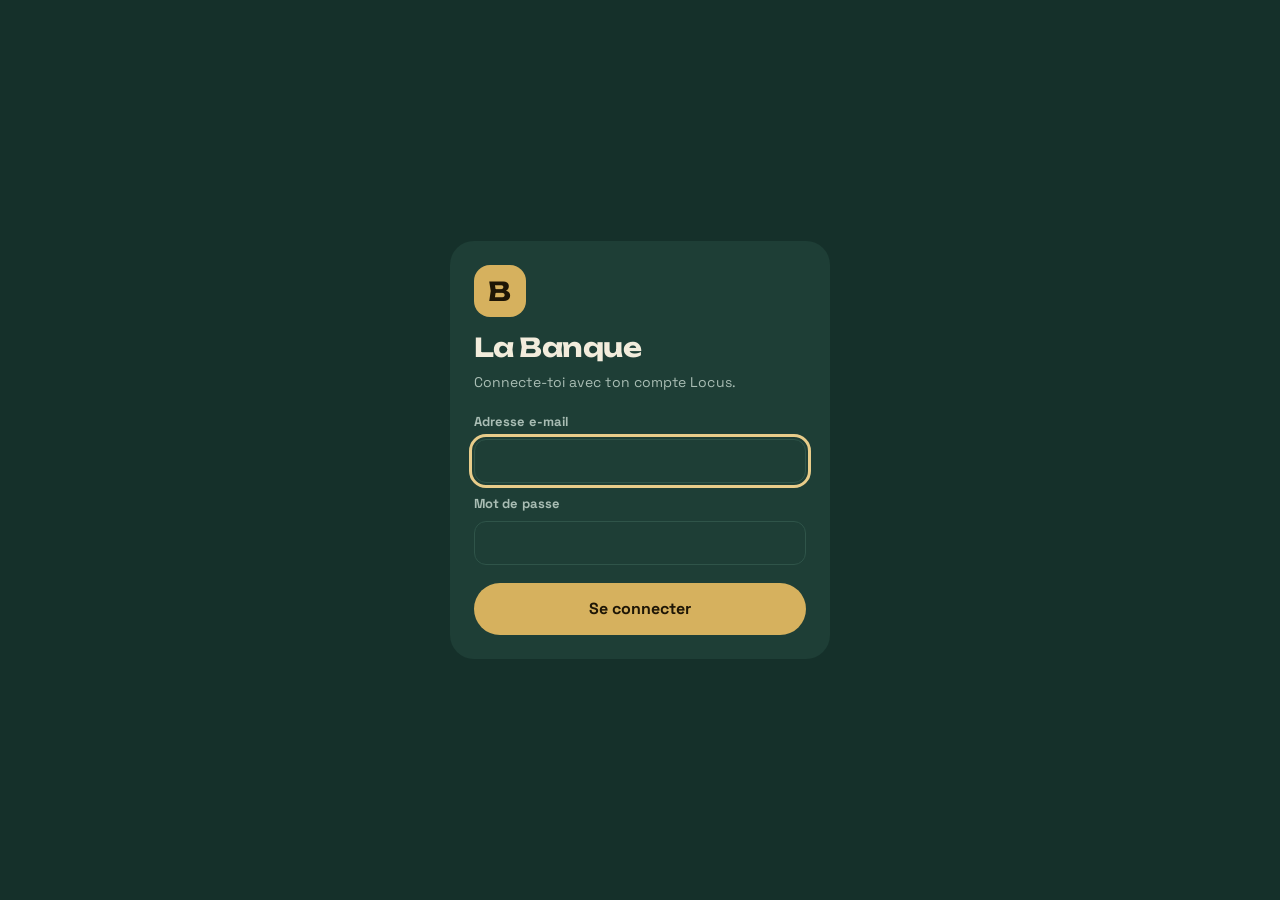
==== commit f4cf15ea: "Banque : virements entre comptes BAS reconnus quand la BAS affiche le numéro de compte ; miroirs Yuh" ====
--- a/banque/index.html
+++ b/banque/index.html
@@ -1236,6 +1236,8 @@
     else if((k=pr.match(/^Ordre permanent (.*)$/))){ canal='ordre'; tiers=k[1]; }
     else if(/^Taxe annuelle/i.test(pr)){ canal='frais'; tiers='Taxe annuelle carte BAS'; }
     tiers=tiers.replace(/\s*Numéro de carte.*$/,'').replace(/\s+/g,' ').replace(/^[ ,]+|[ ,]+$/g,'');
+    /* « Bonification 350.944.100-06 » : un numéro de compte, le titulaire est sur la ligne suivante (ex. un virement entre tes comptes BAS) */
+    if(/^[\d.\-]{8,}$/.test(tiers)&&lignes[1]&&lignes[1].trim()) tiers=lignes[1].trim().replace(/\s+/g,' ');
     if(['virement','ordre'].includes(canal)&&estMoi(tiers)) canal='moi';
     const base=r.ordre||[r.compta,r.compte,r.montant,pr].join('|'); vus[base]=(vus[base]||0)+1;
     return {src:'bas',compte:r.compte,ref:'bas|'+base+(vus[base]>1?'#'+vus[base]:''),date:date||r.valeur,compta:r.compta,chf:r2(r.montant),orig:null,tiers,banque:tiers,canal,lieu:'',vers,cat:null,note}; });
@@ -1313,7 +1315,7 @@
     const t={id,date:m.date,compte:m.compte,montant:m.chf,tiers:m.tiers,banque_nom:m.banque,cat:m.cat||null,tags:tagsActifs(m.date),note:m.note||'',parts:null,autre:null,lien:null,source:src,ref:m.ref,orig:m.orig||null,lieu:m.lieu||'',canal:m.canal,cree:now};
     if(m.paire){ t.cat=VIR; t.autre=m.paire.compte; t.lien=idDe(m.paire); }
     else if(m.face&&S.tx[m.face]){ const f=S.tx[m.face]; t.cat=VIR; t.autre=f.compte; t.lien=f.id; f.lien=id; f.autre=m.compte; f.cat=VIR; }
-    else if(m.vers&&S.comptes[m.vers]&&sansHisto(m.vers,m.date)){ t.cat=VIR; t.autre=m.vers; }
+    else if(m.vers&&S.comptes[m.vers]&&sansHisto(m.vers,m.date)&&!(src==='yuh'&&['yuh-epargne','yuh-placements'].includes(m.vers))){ t.cat=VIR; t.autre=m.vers; }  /* Yuh Épargne et Placements : leur histoire est dans le relevé Yuh, le miroir est créé */
     else if(m.vers&&S.comptes[m.vers]){ const mid=id+'m'; t.cat=VIR; t.autre=m.vers; t.lien=mid;
       S.tx[mid]={id:mid,date:m.date,compte:m.vers,montant:-m.chf,tiers:m.tiers,cat:VIR,autre:m.compte,lien:id,tags:[],note:'',parts:null,source:'miroir',cree:now}; }
     S.tx[id]=t; n++; });
@@ -2277,7 +2279,10 @@
   else if(a==='gdtok'){ if(!gdtP) return; const n=appliquerGdt(gdtP,gdtP.ajout); gdtP=null; fermer(); render(); setTimeout(()=>alert('GDT : '+n+' changement'+(n>1?'s':'')+' dans Banque.'),50); }
   else if(a==='gretour'){ ui.gChoix=null; vGdt(); }
   else if(a==='gplus'){ ui.gLim=9999; vGdt(); }
-  else if(a==='pointok'){ S.regl.point=lundiDe(today()); save(); render(); }
+  else if(a==='pointok'){ S.regl.point=lundiDe(today()); save(); render();
+    /* ouvert depuis la routine du lundi de l'accueil : on rend la main, avec les dépenses de la semaine passée */
+    if(DANS_ACC){ const L=lundiDe(today()), plus=(d,n)=>isoD(new Date(Date.parse(d+'T12:00')+n*864e5)), W=depSemaine(plus(L,-7),plus(L,-1));
+      try{ parent.postMessage({locus:1,etat:'fermer',toast:'Point de la Banque terminé',banque:{point:L,depenses:Math.abs(W.s)}},location.origin); }catch(e){} } }
   else if(a==='reglages'){ ui.tab='reglages'; render(); }
   else if(a==='charger') document.getElementById('fichier').click();
   else if(a==='synchro'){ syncErr=''; pull().then(()=>push()).then(()=>render()); }
@@ -2344,6 +2349,7 @@
 /* passage depuis l'accueil de Locus (18.11) : lu une seule fois */
 const DANS_ACC=/[?&]dans=accueil/.test(location.search)&&window.parent!==window; /* ouverte au premier plan sur l'accueil (commun/cadre.js) */
 const versLocus=app=>{ try{ if(DANS_ACC) return Object.fromEntries(new URLSearchParams(location.search)); const v=JSON.parse(sessionStorage.getItem('locus-vers')||'null'); if(v&&v.app===app){ sessionStorage.removeItem('locus-vers'); return v; } }catch(e){} return null; };
+document.addEventListener('locus:ouvrir',e=>{ if((e.detail.p||{}).act==='saisie'){ const f=document.querySelector('.fab'); if(f) f.click(); } });
 async function enter(user){
   UID=user.id; EMAIL=user.email||''; document.getElementById('login').hidden=true;
   let c=null; try{ c=JSON.parse(localStorage.getItem(CK())||'null'); }catch(e){}
@@ -2353,6 +2359,7 @@
   await pull(!c); if(!Object.keys(S.cats).length){ semerCategories(); save(); render(); }
   { const v=versLocus('banque'); if(v&&v.act==='saisie'){ const f=document.querySelector('.fab'); if(f) f.click(); } }
   push(); setTimeout(envoyerDocs,2500);
+  try{ if(/[?&]dans=accueil/.test(location.search)&&window.parent!==window) parent.postMessage({locus:1,etat:'charge'},location.origin); }catch(e){} /* prête pour les fenêtres rapides de l'accueil */
   if(gdtCfg().me) setTimeout(()=>syncGdt(false),1500);
 }
 document.getElementById('loginForm').addEventListener('submit',async e=>{
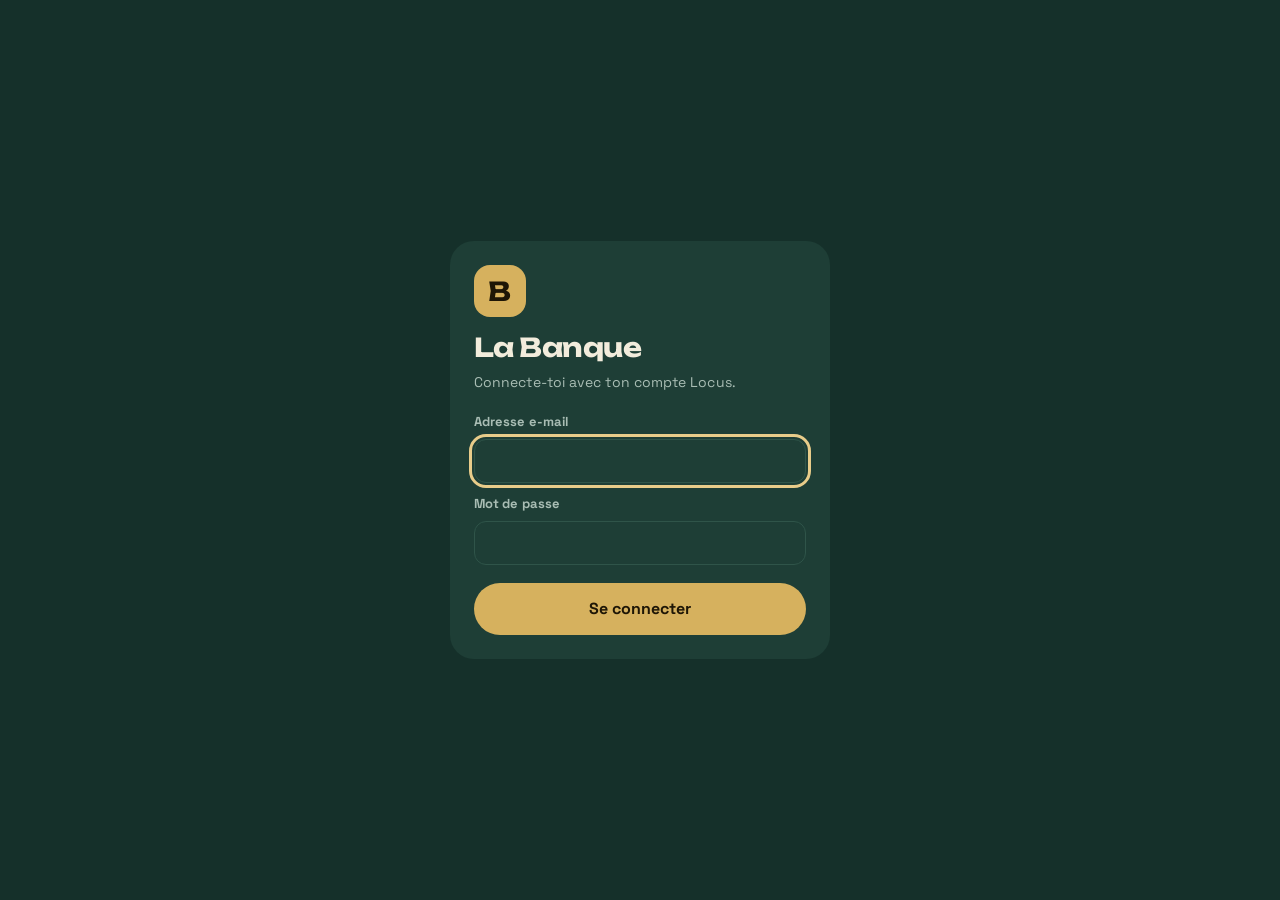
==== commit 14b40f7e: "Banque : importer un classement préparé par Claude (catégories, étiquettes et notes pour l'historiqu" ====
--- a/banque/index.html
+++ b/banque/index.html
@@ -254,6 +254,7 @@
 .ij-t{flex:1;min-width:0;display:flex;flex-direction:column;gap:2px}
 .ij-l{display:flex;justify-content:space-between;gap:8px}
 .ij-l b:first-child{overflow:hidden;text-overflow:ellipsis;white-space:nowrap}
+.plain{list-style:none;margin:0;padding:0;display:flex;flex-direction:column;gap:6px}
 .gdt-f{display:flex;flex-wrap:wrap;gap:8px;margin-top:10px}
 .gdt-f .input{flex:1 1 180px}
 .sem{margin-top:12px;padding-top:12px;border-top:1px solid var(--line)}
@@ -359,7 +360,7 @@
 <div class="scrim" id="scrim" hidden><div class="sheet" id="sheet" role="dialog" aria-modal="true" aria-labelledby="sh-titre"></div></div>
 <input type="file" id="fichier" accept=".json,application/json" hidden>
 <input type="file" id="f-just" accept=".zip,application/zip,application/x-zip-compressed" hidden>
-<input type="file" id="f-yuh" accept=".csv,.xlsx,text/csv,text/comma-separated-values,application/vnd.openxmlformats-officedocument.spreadsheetml.sheet" hidden>
+<input type="file" id="f-yuh" accept=".csv,.xlsx,.json,application/json,text/csv,text/comma-separated-values,application/vnd.openxmlformats-officedocument.spreadsheetml.sheet" hidden>
 <script src="../commun/supabase.js"></script>
 <script src="../commun/projets.js"></script>
 <script>
@@ -938,6 +939,39 @@
   ij.E.forEach(it=>{ if(it.url) URL.revokeObjectURL(it.url); }); ij=null;
   save(); envoyerDocs(); return [j,c]; }
 
+/* =============================== Classement préparé par Claude (historique) =============================== */
+/* Fichier JSON { type:"classement", version:1, etiquettes:[{id,nom}], elements:[{ref, cat, autre?, tags?, note?, par}] }.
+   Appliqué aux opérations importées qui ont cette ref (`ref` du relevé) et qui ne sont pas encore classées : rien de ce que tu as déjà classé n'est touché. */
+let cl=null;
+function preparerClassement(J,nom){
+  if(!J||J.type!=='classement'||!Array.isArray(J.elements)) throw new Error('ce fichier n’est pas un classement.');
+  const parRef=new Map(); Object.values(S.tx).forEach(t=>{ if(t.ref) parRef.set(t.ref,t); });
+  const R={nom,J,ok:[],deja:0,absent:0,catInconnue:0,par:{}};
+  J.elements.forEach(e=>{ const t=parRef.get(e.ref); if(!t){ R.absent++; return; }
+    if(e.cat&&!S.cats[e.cat]){ R.catInconnue++; return; }
+    if(!e.force&&((t.cat&&t.cat!==VIR)||(t.parts&&t.parts.length)||estVir(t)&&e.cat!==VIR)){ R.deja++; return; }  /* force : décision explicite de Nicolas (ex. un virement qui était en fait une dépense) */
+    if(!e.cat&&!(e.tags&&e.tags.length)){ return; }
+    R.ok.push([e,t]); R.par[e.par||'?']=(R.par[e.par||'?']||0)+1; });
+  return R; }
+function vClassement(){
+  if(!cl) return; const lib={'historique':'d’après tes opérations de 2026','compta':'d’après tes anciennes compta','wallet':'d’après Wallet','mot-clé':'d’après le nom du commerçant','règle':'règles (salaire, frais, crypto…)','étiquette':'étiquette seulement','décision':'tes réponses'};
+  let h='<div class="sh"><button class="ibtn" data-act="fermer" aria-label="Fermer sans appliquer">'+svg(P.x,24)+'</button><h2 id="sh-titre">Classement</h2>'+okBtn('clok')+'</div>';
+  h+='<p class="note">'+esc(cl.nom)+' : <b>'+cl.ok.length+'</b> opération'+(cl.ok.length>1?'s':'')+' à classer d’office. Ce que tu as déjà classé n’est pas touché.</p>';
+  h+='<section class="card"><ul class="plain">'+Object.entries(cl.par).sort((a,b)=>b[1]-a[1]).map(([k,n])=>'<li><b class="num">'+n+'</b> '+esc(lib[k]||k)+'</li>').join('')+'</ul>'
+    +(cl.deja?'<p class="note">'+cl.deja+' déjà classée'+(cl.deja>1?'s':'')+' : laissée'+(cl.deja>1?'s':'')+' comme elle'+(cl.deja>1?'s sont':' est')+'.</p>':'')
+    +(cl.absent?'<p class="note">'+cl.absent+' introuvable'+(cl.absent>1?'s':'')+' : importe d’abord les relevés qui vont avec, puis recharge ce fichier.</p>':'')
+    +(cl.catInconnue?'<p class="note retard">'+cl.catInconnue+' avec une catégorie qui n’existe plus chez toi : ignorée'+(cl.catInconnue>1?'s':'')+'.</p>':'')+'</section>';
+  h+='<button class="btn" data-act="clok">'+svg(P.check,20)+'Classer '+cl.ok.length+' opération'+(cl.ok.length>1?'s':'')+'</button>';
+  ouvrir(h); }
+function appliquerClassement(){
+  (cl.J.etiquettes||[]).forEach(g=>{ if(g&&g.id&&!S.tags[g.id]) S.tags[g.id]={id:g.id,nom:g.nom||g.id,genre:g.genre||null}; });
+  let n=0;
+  cl.ok.forEach(([e,t])=>{ if(e.force&&e.cat!==VIR&&estVir(t)&&!t.lien) t.autre=null;
+    if(e.cat){ t.cat=e.cat; if(e.cat===VIR&&e.autre&&!t.autre) t.autre=e.autre; }
+    if(e.tags&&e.tags.length){ e.tags.forEach(g=>{ if(!S.tags[g]) S.tags[g]={id:g,nom:g}; }); t.tags=[...new Set((t.tags||[]).concat(e.tags))]; }
+    if(e.note&&!t.note) t.note=String(e.note); n++; });
+  cl=null; save(); return n; }
+
 function vReglages(){
   let h='<section class="card"><h2>Compte</h2><p class="note" style="margin-top:6px">Connecté : <b>'+esc(EMAIL)+'</b></p><p class="note">'+esc(document.getElementById('sync').title)+(dirty.size?' ('+dirty.size+' en attente)':'')+'</p><div class="pills" style="margin-top:12px"><button class="btn ghost sm" data-act="synchro">Synchroniser maintenant</button><button class="btn warn sm" data-act="logout">Se déconnecter</button></div></section>';
   if(!comptesTous().length) h+='<section class="card"><h2>Données de départ</h2><p class="note" style="margin-top:6px">Charge le fichier <b>cash_depart.json</b> (ta remise en ordre 2026). Le recharger ne crée pas de doublons et ne touche pas à ce que tu as déjà modifié.</p><p style="margin:12px 0 0"><button class="btn sm" data-act="charger">Choisir le fichier…</button></p><p class="note" id="r-import"></p></section>';
@@ -958,7 +992,8 @@
 let draft=null, sheetErr='';
 function okBtn(act){ return '<button class="okb" data-act="'+act+'">'+svg(P.check,16,null,2.6)+'Enregistrer</button>'; }
 function ouvrir(html){ const sc=$sheet.scrollTop; $sheet.innerHTML=html; $scrim.hidden=false; document.body.style.overflow='hidden'; $sheet.scrollTop=sc; }
-function fermer(){ if(draft&&draft.newId&&!S.tx[draft.newId]&&draft.docs&&draft.docs.length){ draft.docs.forEach(supprimerDoc); save(); }
+function fermer(){ cl=null;
+ if(draft&&draft.newId&&!S.tx[draft.newId]&&draft.docs&&draft.docs.length){ draft.docs.forEach(supprimerDoc); save(); }
   $scrim.hidden=true; $sheet.innerHTML=''; draft=null; imp=null; dd=null; ec=null; et=null; eb=null; ex=null; er=null; document.body.style.overflow=''; }
 function dernierCompte(){ return (S.regl.dernierCompte&&S.comptes[S.regl.dernierCompte])?S.regl.dernierCompte:(comptesTri()[0]||{}).id; }
 function nouvelleSaisie(){
@@ -2228,6 +2263,7 @@
   else if(a==='importyuh') document.getElementById('f-yuh').click();
   else if(a==='importjust') document.getElementById('f-just').click();
   else if(a==='fermerdoc') fermerDoc();
+  else if(a==='clok'){ if(!cl) return; const n=appliquerClassement(); fermer(); render(); setTimeout(()=>alert(n+' opération'+(n>1?'s':'')+' classée'+(n>1?'s':'')+'.'),50); }
   else if(a==='ijok'){ if(!ij) return; appliquerJustificatifs().then(([j,c])=>{ fermer(); render(); setTimeout(()=>alert(j+' justificatif'+(j>1?'s':'')+' joint'+(j>1?'s':'')+', '+c+' opération'+(c>1?'s':'')+' créée'+(c>1?'s':'')+'.'),50); }); }
   else if(a==='importok'){ if(!imp) return; const n=appliquerImport(imp); fermer(); const o=orphelines().length; if(aClasser().length||o) ui.tab='rappro'; ui.limite=150; window.scrollTo(0,0); render(); setTimeout(()=>alert(n+' ligne'+(n>1?'s':'')+' du relevé importée'+(n>1?'s':'')+'.'+(o?'\n\n⚠ '+o+' saisie'+(o>1?'s':'')+' pas retrouvée'+(o>1?'s':'')+' dans le relevé : à vérifier, sinon le solde est faux.':'')),50); }
   else if(a==='toutvalider'){ const H=historique(); let n=0; aClasser().forEach(t=>{ const dm=detteQuiColle(t); if(dm){ reglerAvec(t,dm); n++; return; } const p=twintPersonne(t)?null:proposer(t,H); if(p&&p.sure&&S.cats[p.cat]){ t.cat=p.cat; n++; } }); if(n){ save(); render(); } }
@@ -2335,6 +2371,7 @@
 });
 document.getElementById('f-yuh').addEventListener('change',async e=>{
   const f=e.target.files[0]; e.target.value=''; if(!f) return;
+  if(/\.json$/i.test(f.name)){ try{ cl=preparerClassement(JSON.parse(await f.text()),f.name); draft=null; vClassement(); }catch(err){ cl=null; alert('Impossible de lire ce classement : '+(err.message||err)); } return; }
   try{ imp=await preparerFichier(f); draft=null; vImport(); }
   catch(err){ imp=null; alert('Impossible de lire ce relevé : '+(err.message||err)); }
 });
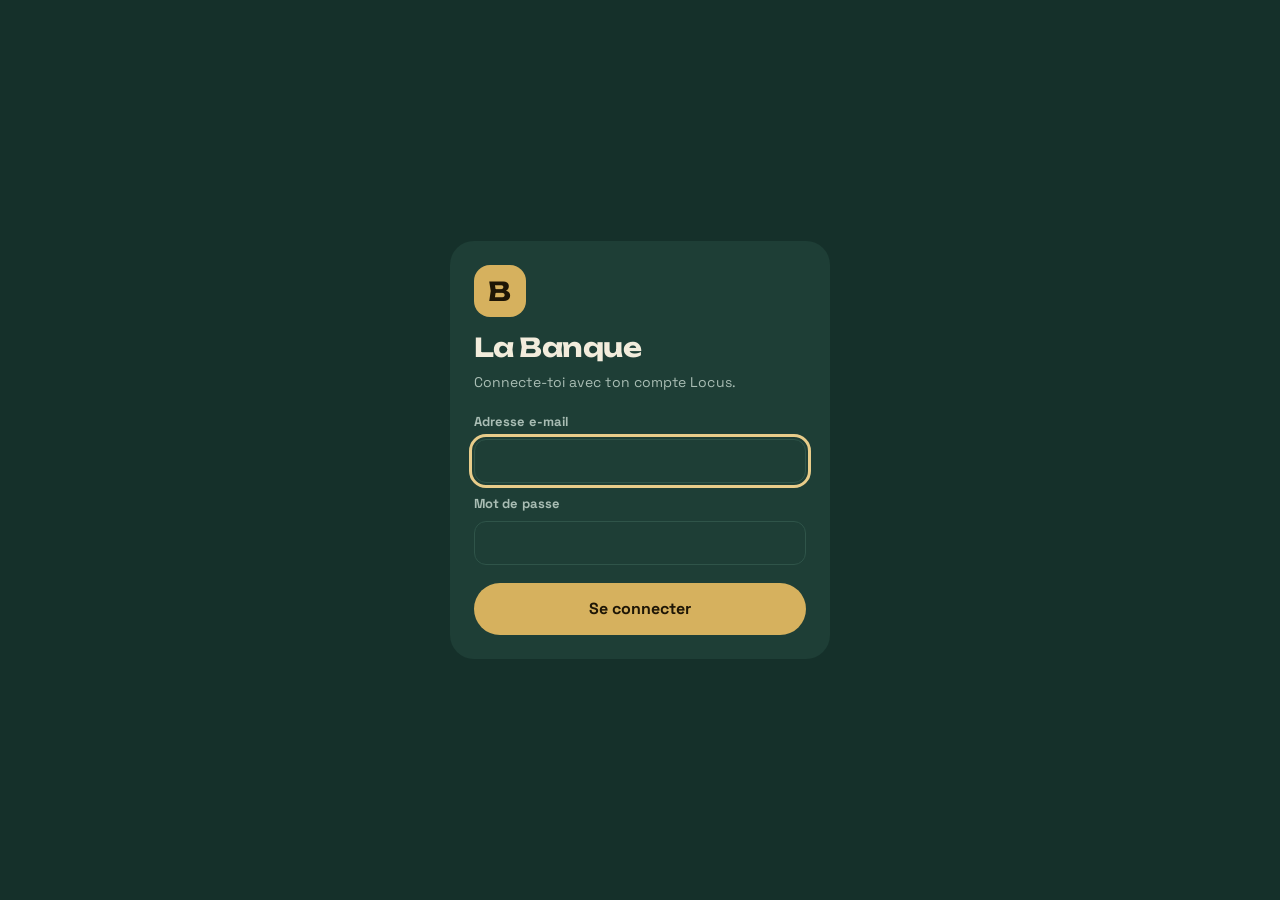
==== commit 248d5433: "Banque : un fichier de classement peut créer des sous-catégories (ex. Pro › Formation) Co-Authored-B" ====
--- a/banque/index.html
+++ b/banque/index.html
@@ -947,16 +947,18 @@
   if(!J||J.type!=='classement'||!Array.isArray(J.elements)) throw new Error('ce fichier n’est pas un classement.');
   const parRef=new Map(); Object.values(S.tx).forEach(t=>{ if(t.ref) parRef.set(t.ref,t); });
   const R={nom,J,ok:[],deja:0,absent:0,catInconnue:0,par:{}};
+  const nouv=new Set((J.categories||[]).filter(c=>c&&c.id&&c.nom&&c.parent&&S.cats[c.parent]&&!S.cats[c.id]).map(c=>c.id)); R.nouv=[...nouv];  /* sous-catégories à créer (ex. pro.formation) */
   J.elements.forEach(e=>{ const t=parRef.get(e.ref); if(!t){ R.absent++; return; }
-    if(e.cat&&!S.cats[e.cat]){ R.catInconnue++; return; }
+    if(e.cat&&!S.cats[e.cat]&&!nouv.has(e.cat)){ R.catInconnue++; return; }
     if(!e.force&&((t.cat&&t.cat!==VIR)||(t.parts&&t.parts.length)||estVir(t)&&e.cat!==VIR)){ R.deja++; return; }  /* force : décision explicite de Nicolas (ex. un virement qui était en fait une dépense) */
     if(!e.cat&&!(e.tags&&e.tags.length)){ return; }
     R.ok.push([e,t]); R.par[e.par||'?']=(R.par[e.par||'?']||0)+1; });
   return R; }
 function vClassement(){
-  if(!cl) return; const lib={'historique':'d’après tes opérations de 2026','compta':'d’après tes anciennes compta','wallet':'d’après Wallet','mot-clé':'d’après le nom du commerçant','règle':'règles (salaire, frais, crypto…)','étiquette':'étiquette seulement','décision':'tes réponses'};
+  if(!cl) return; const lib={'historique':'d’après tes opérations de 2026','compta':'d’après tes anciennes compta','wallet':'d’après Wallet','mot-clé':'d’après le nom du commerçant','règle':'règles (salaire, frais, crypto…)','étiquette':'étiquette seulement','décision':'tes réponses','Nicolas':'tes réponses','Nicolas+Claude':'tes réponses et le nom du commerçant'};
   let h='<div class="sh"><button class="ibtn" data-act="fermer" aria-label="Fermer sans appliquer">'+svg(P.x,24)+'</button><h2 id="sh-titre">Classement</h2>'+okBtn('clok')+'</div>';
   h+='<p class="note">'+esc(cl.nom)+' : <b>'+cl.ok.length+'</b> opération'+(cl.ok.length>1?'s':'')+' à classer d’office. Ce que tu as déjà classé n’est pas touché.</p>';
+  if(cl.nouv.length) h+='<p class="note">Nouvelle'+(cl.nouv.length>1?'s':'')+' catégorie'+(cl.nouv.length>1?'s':'')+' : <b>'+cl.nouv.map(id=>{ const c=cl.J.categories.find(x=>x.id===id); return esc(S.cats[c.parent].nom+' › '+c.nom); }).join(', ')+'</b>.</p>';
   h+='<section class="card"><ul class="plain">'+Object.entries(cl.par).sort((a,b)=>b[1]-a[1]).map(([k,n])=>'<li><b class="num">'+n+'</b> '+esc(lib[k]||k)+'</li>').join('')+'</ul>'
     +(cl.deja?'<p class="note">'+cl.deja+' déjà classée'+(cl.deja>1?'s':'')+' : laissée'+(cl.deja>1?'s':'')+' comme elle'+(cl.deja>1?'s sont':' est')+'.</p>':'')
     +(cl.absent?'<p class="note">'+cl.absent+' introuvable'+(cl.absent>1?'s':'')+' : importe d’abord les relevés qui vont avec, puis recharge ce fichier.</p>':'')
@@ -964,6 +966,7 @@
   h+='<button class="btn" data-act="clok">'+svg(P.check,20)+'Classer '+cl.ok.length+' opération'+(cl.ok.length>1?'s':'')+'</button>';
   ouvrir(h); }
 function appliquerClassement(){
+  cl.nouv.forEach(id=>{ const c=cl.J.categories.find(x=>x.id===id); S.cats[id]={id,nom:c.nom,parent:c.parent,ordre:Object.values(S.cats).filter(x=>x.parent===c.parent).length}; });
   (cl.J.etiquettes||[]).forEach(g=>{ if(g&&g.id&&!S.tags[g.id]) S.tags[g.id]={id:g.id,nom:g.nom||g.id,genre:g.genre||null}; });
   let n=0;
   cl.ok.forEach(([e,t])=>{ if(e.force&&e.cat!==VIR&&estVir(t)&&!t.lien) t.autre=null;
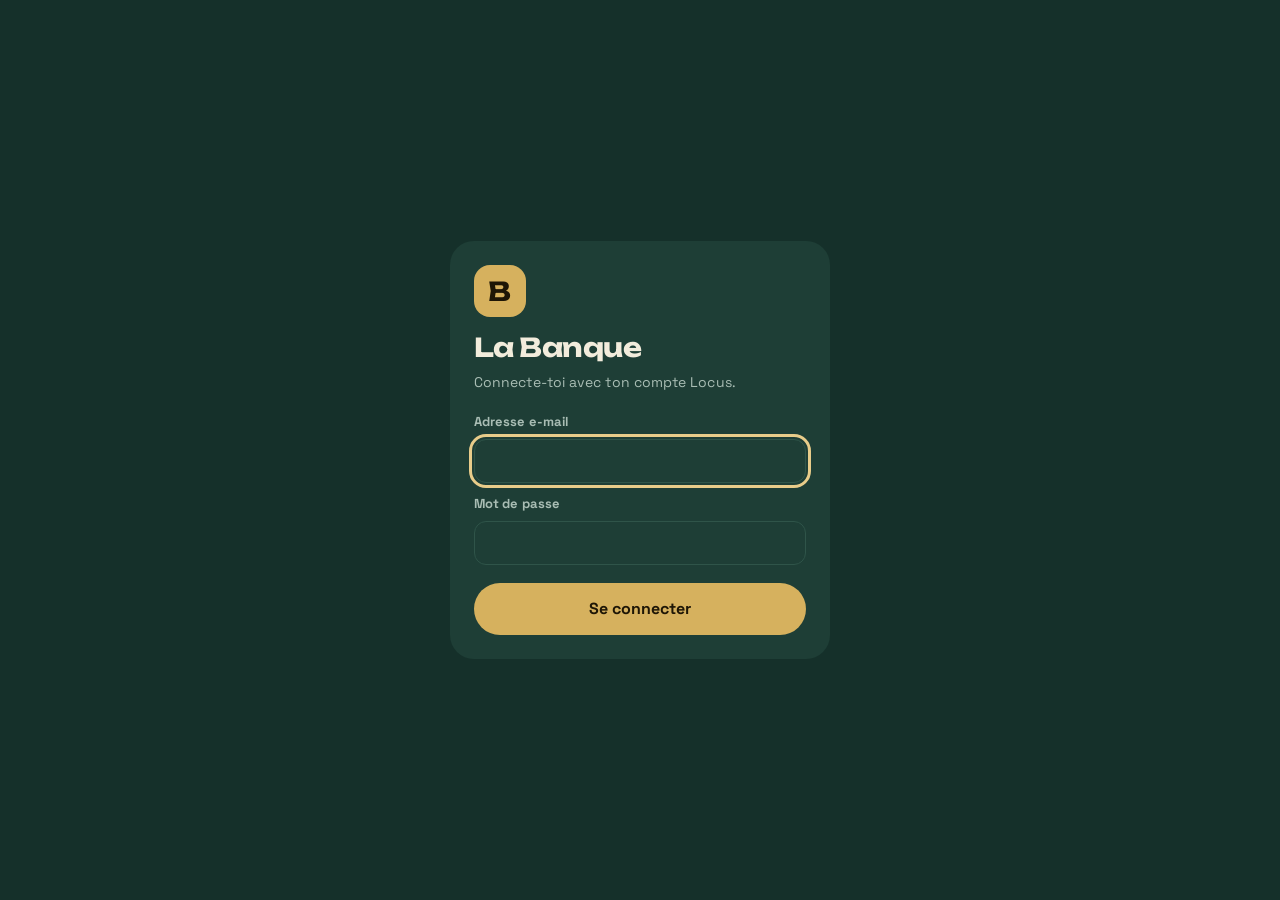
==== commit a8d51899: "Couleurs : un seul module (commun/couleurs.js) posé dans le <head> de chaque page, palettes tirées d" ====
--- a/banque/index.html
+++ b/banque/index.html
@@ -18,9 +18,9 @@
 /* Banque : style « Wallet » des maquettes — gris clair, cartes blanches arrondies, accent ambre */
 :root{
   /* charte du 15.11 (commun/CHARTE.md) : lampe de banquier, vert bouteille et laiton ; --line vient du lieu */
-  --bg:var(--page); --bhead:var(--page); --card:var(--surface); --tile:var(--surface-2); --protile:#22433F; --seg:#10261F; --line2:#3E6457;
-  --text:var(--ink); --muted:var(--ink-3); --acc:var(--accent-ink); --accsoft:var(--accent-soft); --amber:var(--accent); --amberink:var(--on-acc); --pro:#9DBDF5;
-  --neg:var(--bad); --pos:var(--good); --possoft:#1F4A35; --suggest:#2C3D26;
+  --bg:var(--page); --bhead:var(--page); --card:var(--surface); --tile:var(--surface-2); --protile:color-mix(in srgb,var(--surface) 55%,var(--surface-2)); --seg:var(--creux); --line2:var(--line-2);
+  --text:var(--ink); --muted:var(--on-page-2); /* sur le fond de la page ; les cartes remettent --ink-3 */ --acc:var(--accent-ink); --accsoft:var(--accent-soft); --amber:var(--accent); --amberink:var(--on-acc); --pro:color-mix(in srgb,#3E7BFA 55%,var(--ink));
+  --neg:var(--bad); --pos:var(--good); --possoft:var(--good-soft); --suggest:color-mix(in srgb,var(--accent) 16%,var(--surface));
   --shadow:none;
   --body:var(--f-body); --title:var(--f-display);
 }
@@ -38,28 +38,28 @@
 
 /* en-tête */
 .ibtn{width:48px;height:48px;border:0;background:transparent;border-radius:24px;display:grid;place-items:center;color:var(--text);flex:none;text-decoration:none}
-.ibtn:hover{background:var(--tile)}
+.ibtn:hover{background:var(--tile);color:var(--text);--muted:var(--ink-3)}
 .hd h1{flex:1;font-size:24px;font-weight:700}
 .sync{height:32px;padding:0 12px;border:0;border-radius:16px;background:var(--tile);font-size:13px;font-weight:700;color:var(--muted);font-variant-numeric:tabular-nums}
-.sync.ok{background:var(--possoft);color:var(--pos)} .sync.pend{background:var(--accsoft);color:var(--acc)} .sync.err{background:#4A2626;color:var(--neg)}
+.sync.ok{background:var(--possoft);color:var(--pos);--muted:var(--ink-3)} .sync.pend{background:var(--accsoft);color:var(--acc)} .sync.err{background:var(--bad-soft);color:var(--neg)}
 
 main{max-width:760px;margin:0 auto;padding:16px max(16px,env(safe-area-inset-right,0px)) calc(110px + env(safe-area-inset-bottom,0px)) max(16px,env(safe-area-inset-left,0px));display:flex;flex-direction:column;gap:16px}
 .fab{position:fixed;right:max(16px,env(safe-area-inset-right,0px));bottom:calc(24px + env(safe-area-inset-bottom,0px));z-index:26;width:60px;height:60px;border:0;border-radius:18px;background:var(--amber);color:var(--amberink);display:grid;place-items:center;box-shadow:0 0 0 3px var(--page)}
 @media (min-width:800px){.fab{right:calc(50% - 380px + 16px)}}
 
 .seg{display:flex;gap:4px;padding:4px;border-radius:14px;background:var(--seg)}
-.seg button{flex:1 1 0;height:40px;border:0;border-radius:10px;background:transparent;color:var(--muted);font-size:14px;font-weight:700}
-.seg button[aria-pressed="true"]{background:var(--card);color:var(--text);box-shadow:none}
-.card{background:var(--card);border-radius:20px;box-shadow:var(--shadow);padding:16px}
+.seg button{flex:1 1 0;height:40px;border:0;border-radius:10px;background:transparent;color:var(--on-page);font-size:14px;font-weight:700}
+.seg button[aria-pressed="true"]{background:var(--card);color:var(--text);box-shadow:none;--muted:var(--ink-3)}
+.card{background:var(--card);border-radius:20px;box-shadow:var(--shadow);padding:16px;color:var(--text);--muted:var(--ink-3)}
 .card>h2,.sect>.st h2{font-size:19px;font-weight:600}
 .cap{font-size:12px;letter-spacing:.06em;color:var(--muted);text-transform:uppercase}
 .sect{display:flex;flex-direction:column;gap:10px}
 .st{display:flex;align-items:baseline;justify-content:space-between;gap:8px}
 .tiles{display:grid;grid-template-columns:repeat(3,minmax(0,1fr));gap:8px}
 @media (min-width:600px){.tiles{grid-template-columns:repeat(4,minmax(0,1fr))}}
-.tile{background:var(--tile);border:0;border-radius:12px;padding:10px;display:flex;flex-direction:column;align-items:flex-start;gap:4px;text-align:left;min-height:64px;min-width:0}
-.tile.pro{background:var(--protile)}
-.tile.inv{background:#2E3B24}
+.tile{background:var(--tile);border:0;border-radius:12px;padding:10px;display:flex;flex-direction:column;align-items:flex-start;gap:4px;text-align:left;min-height:64px;min-width:0;color:var(--text);--muted:var(--ink-3)}
+.tile.pro{background:var(--protile);color:var(--text);--muted:var(--ink-3)}
+.tile.inv{background:color-mix(in srgb,var(--accent) 14%,var(--surface))}
 .tile:hover{filter:brightness(.97)}
 .tile .n{display:flex;align-items:center;gap:5px;font-size:12px;color:var(--muted);max-width:100%;white-space:nowrap;overflow:hidden;text-overflow:ellipsis}
 .tile .s{font-weight:700;font-size:15px;font-variant-numeric:tabular-nums;max-width:100%;overflow:hidden;text-overflow:ellipsis}
@@ -69,12 +69,12 @@
 .big b{font-family:var(--title);font-size:30px;font-weight:700;font-variant-numeric:tabular-nums}
 
 .kpis{display:grid;grid-template-columns:repeat(3,minmax(0,1fr));gap:8px;margin:10px 0 12px}
-.kpis>div{background:var(--tile);border-radius:12px;padding:8px 10px;min-width:0}
+.kpis>div{background:var(--tile);border-radius:12px;padding:8px 10px;min-width:0;color:var(--text);--muted:var(--ink-3)}
 .kpis .v{font-weight:700;font-variant-numeric:tabular-nums;overflow-wrap:anywhere}
 .bars{display:flex;flex-direction:column;gap:9px}
 .bar{display:grid;grid-template-columns:28px 1fr auto;gap:2px 10px;align-items:center;font-size:14px}
 .bar .dot{grid-row:1/3;width:28px;height:28px;border-radius:14px;display:grid;place-items:center;color:#fff}
-.bar .track{height:6px;border-radius:3px;background:var(--tile);grid-column:2/4}
+.bar .track{height:6px;border-radius:3px;background:var(--tile);grid-column:2/4;color:var(--text);--muted:var(--ink-3)}
 .bar .fill{height:100%;border-radius:3px}
 .dette{display:flex;justify-content:space-between;gap:8px;padding:10px 0;border-top:1px solid var(--line);font-size:15px}
 .dette:first-of-type{border-top:0}
@@ -98,12 +98,12 @@
 
 .nav{display:flex;align-items:center;justify-content:space-between;gap:8px}
 .nav b{font-family:var(--title);font-size:19px;font-weight:600;text-transform:capitalize}
-.rond{width:44px;height:44px;border:1px solid var(--line);border-radius:14px;background:var(--card);color:var(--acc);display:grid;place-items:center}
+.rond{width:44px;height:44px;border:1px solid var(--line);border-radius:14px;background:var(--card);color:var(--acc);display:grid;place-items:center;--muted:var(--ink-3)}
 .filtres{display:grid;grid-template-columns:1fr 1fr;gap:8px}
 .filtres .wide{grid-column:1/-1}
-.sel,.input{width:100%;min-width:0;height:44px;border:1px solid var(--line);border-radius:12px;background:var(--card);padding:0 12px;font-size:15px}
+.sel,.input{width:100%;min-width:0;height:44px;border:1px solid var(--line);border-radius:12px;background:var(--card);padding:0 12px;font-size:15px;color:var(--text);--muted:var(--ink-3)}
 .input.area{height:auto;padding:10px 12px}
-.pill{height:40px;padding:0 14px;border:1px solid var(--line);border-radius:20px;background:var(--card);font-size:14px;display:inline-flex;align-items:center;gap:6px;white-space:nowrap}
+.pill{height:40px;padding:0 14px;border:1px solid var(--line);border-radius:20px;background:var(--card);font-size:14px;display:inline-flex;align-items:center;gap:6px;white-space:nowrap;color:var(--text);--muted:var(--ink-3)}
 .pill[aria-pressed="true"]{background:var(--amber);border-color:var(--amber);color:var(--amberink);font-weight:700}
 .pill.dash{border:1px dashed var(--line2);background:transparent}
 .pill.tagp[aria-pressed="true"]{background:var(--accsoft);border-color:var(--amber);color:var(--acc)}
@@ -111,8 +111,8 @@
 .pills.scroll{flex-wrap:nowrap;overflow-x:auto;scrollbar-width:none;padding-bottom:2px}
 .pills.scroll::-webkit-scrollbar{display:none}
 .btn{height:52px;border:0;border-radius:16px;background:var(--amber);color:var(--amberink);font-size:16px;font-weight:700;display:flex;align-items:center;justify-content:center;gap:8px;width:100%}
-.btn.ghost{background:var(--card);color:var(--text);border:1px solid var(--line)}
-.btn.warn{background:transparent;color:var(--neg);border:1px solid #6E3A3A}
+.btn.ghost{background:var(--card);color:var(--text);border:1px solid var(--line);--muted:var(--ink-3)}
+.btn.warn{background:transparent;color:var(--neg);border:1px solid color-mix(in srgb,var(--bad) 55%,transparent)}
 .btn.sm{height:44px;font-size:14px;width:auto;padding:0 16px}
 .note{font-size:13px;color:var(--muted);margin:0}
 .empty{font-size:14px;color:var(--muted);margin:0;padding:6px 0}
@@ -130,7 +130,7 @@
 @media (max-width:420px){.cpt{grid-template-columns:1fr}}
 
 /* feuille de saisie */
-.scrim{position:fixed;inset:0;z-index:40;background:rgba(5,15,12,.6);display:flex;align-items:flex-end;justify-content:center}
+.scrim{position:fixed;inset:0;z-index:40;background:color-mix(in srgb,#000 55%,transparent);display:flex;align-items:flex-end;justify-content:center}
 .sheet{background:var(--bg);width:100%;max-width:520px;max-height:100%;height:100%;overflow-y:auto;padding:0 16px calc(16px + env(safe-area-inset-bottom,0px));display:flex;flex-direction:column;gap:12px;animation:up .2s ease-out}
 @media (min-width:600px){.scrim{align-items:center}.sheet{height:auto;max-height:94%;border-radius:24px;padding-top:6px}}
 @keyframes up{from{transform:translateY(30px);opacity:.5}to{transform:none;opacity:1}}
@@ -147,13 +147,13 @@
 .cat .ic{width:46px;height:46px;border-radius:23px}
 .cat[aria-pressed="true"]{font-weight:700}
 .cat[aria-pressed="true"] .ic{box-shadow:0 0 0 3px var(--bg),0 0 0 6px var(--amber)}
-.subs{background:var(--card);border-radius:14px;padding:8px}
+.subs{background:var(--card);border-radius:14px;padding:8px;color:var(--text);--muted:var(--ink-3)}
 .montant .sg{min-width:.5ch}
 .m-in{font-family:var(--title);font-size:48px;font-weight:700;line-height:1.15;border:0;border-bottom:2px solid var(--line);border-radius:0;background:transparent;text-align:center;width:5.5ch;field-sizing:content;min-width:2.2ch;max-width:70vw;padding:0 4px;font-variant-numeric:tabular-nums;caret-color:var(--acc)}
 .m-in:focus{outline:none;border-bottom-color:var(--amber)}
 .m-in::placeholder{color:var(--line2)}
 .part{display:grid;grid-template-columns:100px 1fr 44px;gap:6px}
-.part button{border:1px solid var(--line);border-radius:12px;background:var(--card)}
+.part button{border:1px solid var(--line);border-radius:12px;background:var(--card);color:var(--text);--muted:var(--ink-3)}
 .lbl{font-size:13px;font-weight:700;color:var(--muted)}
 .field{display:flex;flex-direction:column;gap:6px}
 
@@ -174,12 +174,12 @@
 .bud-h{display:flex;justify-content:space-between;gap:8px;align-items:baseline}
 .bud-n{font-size:15px;min-width:0}
 .bud-h>.num{white-space:nowrap;flex:none}
-.bud-t{position:relative;height:10px;border-radius:5px;background:var(--tile);overflow:visible}
+.bud-t{position:relative;height:10px;border-radius:5px;background:var(--tile);overflow:visible;color:var(--text);--muted:var(--ink-3)}
 .bud-t i{display:block;height:100%;border-radius:5px}
 .bud-t em{position:absolute;top:-3px;width:2px;height:16px;margin-left:-1px;background:var(--text);border-radius:1px}
 .vite{color:var(--acc);font-weight:700}
 .hist{display:grid;grid-template-columns:repeat(6,minmax(0,1fr));gap:6px;margin-top:8px}
-.hist>span{display:flex;flex-direction:column;align-items:center;background:var(--tile);border-radius:10px;padding:6px 2px;font-size:13px}
+.hist>span{display:flex;flex-direction:column;align-items:center;background:var(--tile);border-radius:10px;padding:6px 2px;font-size:13px;color:var(--text);--muted:var(--ink-3)}
 .hist>span.neg b{color:var(--neg)}
 .rel{display:flex;flex-direction:column;gap:2px;margin-top:6px;font-size:14px}
 input[type=checkbox]{accent-color:var(--acc)}
@@ -230,17 +230,17 @@
 .etapes{list-style:none;margin:8px 0 0;padding:0}
 .etape{display:flex;gap:12px;align-items:flex-start;padding:10px 0;border-top:1px solid var(--line)}
 .etape:first-child{border-top:0}
-.etape .no{flex:none;width:28px;height:28px;border-radius:50%;display:grid;place-items:center;font-weight:700;font-size:14px;background:var(--tile);color:var(--text);margin-top:1px}
+.etape .no{flex:none;width:28px;height:28px;border-radius:50%;display:grid;place-items:center;font-weight:700;font-size:14px;background:var(--tile);color:var(--text);margin-top:1px;--muted:var(--ink-3)}
 .etape.ok .no{background:var(--pos)}
 .etape .tx{flex:1;min-width:0;display:flex;flex-direction:column;gap:2px}
 .etape.ok .tx b{color:var(--muted);font-weight:600}
 .etape .act{flex:none;align-self:center}
 .docs{display:flex;flex-wrap:wrap;gap:10px;margin:6px 0 10px}
 .doc{position:relative}
-.doc-v{width:76px;height:76px;border-radius:12px;overflow:hidden;border:1px solid var(--line);background:var(--tile);padding:0;display:grid;place-items:center;flex:none}
+.doc-v{width:76px;height:76px;border-radius:12px;overflow:hidden;border:1px solid var(--line);background:var(--tile);padding:0;display:grid;place-items:center;flex:none;color:var(--text);--muted:var(--ink-3)}
 .doc-v img{width:100%;height:100%;object-fit:cover;display:block}
 .doc-pdf{font-weight:700;font-size:13px;color:var(--neg)}
-.doc-x{position:absolute;top:-8px;right:-8px;width:26px;height:26px;border-radius:50%;background:var(--card);border:1px solid var(--line2);display:grid;place-items:center;padding:0}
+.doc-x{position:absolute;top:-8px;right:-8px;width:26px;height:26px;border-radius:50%;background:var(--card);border:1px solid var(--line2);display:grid;place-items:center;padding:0;color:var(--text);--muted:var(--ink-3)}
 .doc-att{position:absolute;left:4px;bottom:4px;font-size:10px;background:rgba(255,255,255,.9);border-radius:6px;padding:1px 4px;color:var(--muted)}
 .clip{flex:none;margin-left:4px;font-size:13px;cursor:pointer}
 .docv{position:fixed;inset:0;z-index:100;background:rgba(10,10,12,.94);display:flex;flex-direction:column;color:#fff}
@@ -290,14 +290,14 @@
 .viz svg{display:block;overflow:visible}
 .viz text{font:12px var(--body);fill:var(--ink-3);font-variant-numeric:tabular-nums}
 .viz .hit{fill:transparent;outline:none}
-.viz .hit:hover,.viz .hit:focus-visible{fill:rgba(242,236,220,.07)}
+.viz .hit:hover,.viz .hit:focus-visible{fill:color-mix(in srgb,var(--ink) 7%,transparent)}
 .viz .hit.nb:hover,.viz .hit.nb:focus-visible{fill:transparent}
 .viz .hit:focus-visible{stroke:var(--acc);stroke-width:2}
 .leg{display:flex;gap:16px;flex-wrap:wrap;font-size:13px;color:var(--muted);margin:6px 0 2px}
 .leg span{display:inline-flex;align-items:center;gap:6px}
 .leg i{width:12px;height:12px;border-radius:3px;display:inline-block}
 .leg i.ln{height:2px;width:16px;border-radius:1px}
-.tip{position:fixed;z-index:60;pointer-events:none;background:var(--card);border:1px solid var(--line);border-radius:12px;box-shadow:0 6px 18px rgba(16,24,40,.14);padding:8px 10px;font-size:13px;min-width:130px;max-width:260px}
+.tip{position:fixed;z-index:60;pointer-events:none;background:var(--card);border:1px solid var(--line);border-radius:12px;box-shadow:0 6px 18px rgba(16,24,40,.14);padding:8px 10px;font-size:13px;min-width:130px;max-width:260px;color:var(--text);--muted:var(--ink-3)}
 .tip .tt{color:var(--muted);font-size:12px;margin-bottom:4px;text-transform:none}
 .tip .tl{display:flex;align-items:center;gap:8px;line-height:1.5}
 .tip .tl i{width:12px;height:2px;border-radius:1px;flex:none}
@@ -305,7 +305,7 @@
 .tip .tl span{color:var(--muted)}
 .rk{display:flex;flex-direction:column;margin-top:4px}
 .rk-row{display:grid;grid-template-columns:28px minmax(0,1fr) auto;gap:4px 10px;align-items:center;border:0;background:transparent;padding:7px 4px;margin:0 -4px;text-align:left;border-radius:10px;color:inherit;width:calc(100% + 8px)}
-button.rk-row:hover{background:var(--surface-2)}
+button.rk-row:hover{background:var(--surface-2);color:var(--text);--muted:var(--ink-3)}
 .rk-row.nodot{grid-template-columns:minmax(0,1fr) auto}
 .rk-row .dot{grid-row:1/3;width:28px;height:28px;border-radius:14px;display:grid;place-items:center}
 .rk-n{font-size:14px;white-space:nowrap;overflow:hidden;text-overflow:ellipsis}
@@ -331,7 +331,7 @@
 .stab th.r{text-align:right}
 .stab td:first-child{white-space:pre}
 .login{position:fixed;inset:0;z-index:100;background:var(--bg);display:grid;place-items:center;padding:0 16px}
-.lbox{width:100%;max-width:380px;background:var(--card);border-radius:24px;box-shadow:var(--shadow);padding:24px;display:flex;flex-direction:column;gap:8px}
+.lbox{width:100%;max-width:380px;background:var(--card);border-radius:24px;box-shadow:var(--shadow);padding:24px;display:flex;flex-direction:column;gap:8px;color:var(--text);--muted:var(--ink-3)}
 .lbox .logo{width:52px;height:52px;border-radius:16px;background:var(--amber);color:var(--amberink);display:grid;place-items:center;font-family:var(--title);font-size:26px;font-weight:700;margin-bottom:4px}
 .lbox h1{font-size:26px}
 .lbox p{margin:0 0 8px;font-size:14px;color:var(--muted)}
@@ -350,6 +350,7 @@
 </style>
 <link rel="stylesheet" href="../commun/cadre.css">
 <link rel="stylesheet" href="../commun/lieux.css">
+<script src="../commun/couleurs.js"></script>
 </head>
 <body>
 <div id="login" class="login" hidden><form class="lbox" id="loginForm"><span class="logo" aria-hidden="true">B</span><h1>La Banque</h1><p>Connecte-toi avec ton compte Locus.</p><label for="l-mail">Adresse e-mail</label><input class="input" type="email" id="l-mail" autocomplete="username" required><label for="l-pass">Mot de passe</label><input class="input" type="password" id="l-pass" autocomplete="current-password" required><button class="btn" type="submit" style="margin-top:10px">Se connecter</button><p class="err" id="l-err" hidden></p></form></div>
@@ -955,9 +956,9 @@
     R.ok.push([e,t]); R.par[e.par||'?']=(R.par[e.par||'?']||0)+1; });
   return R; }
 function vClassement(){
-  if(!cl) return; const lib={'historique':'d’après tes opérations de 2026','compta':'d’après tes anciennes compta','wallet':'d’après Wallet','mot-clé':'d’après le nom du commerçant','règle':'règles (salaire, frais, crypto…)','étiquette':'étiquette seulement','décision':'tes réponses','Nicolas':'tes réponses','Nicolas+Claude':'tes réponses et le nom du commerçant'};
+  if(!cl) return; const lib={'historique':'d’après tes opérations de 2026','compta':'d’après tes anciennes compta','wallet':'d’après Wallet','mot-clé':'d’après le nom du commerçant','règle':'règles (salaire, frais, crypto…)','étiquette':'étiquette seulement','décision':'tes réponses','Nicolas':'tes réponses','Nicolas+Claude':'tes réponses et le nom du commerçant','correction':'corrections (remplacent le classement actuel)'};
   let h='<div class="sh"><button class="ibtn" data-act="fermer" aria-label="Fermer sans appliquer">'+svg(P.x,24)+'</button><h2 id="sh-titre">Classement</h2>'+okBtn('clok')+'</div>';
-  h+='<p class="note">'+esc(cl.nom)+' : <b>'+cl.ok.length+'</b> opération'+(cl.ok.length>1?'s':'')+' à classer d’office. Ce que tu as déjà classé n’est pas touché.</p>';
+  h+='<p class="note">'+esc(cl.nom)+' : <b>'+cl.ok.length+'</b> opération'+(cl.ok.length>1?'s':'')+' à classer d’office. '+(cl.ok.some(([e])=>e.force)?'Correction : la catégorie actuelle est remplacée.':'Ce que tu as déjà classé n’est pas touché.')+'</p>';
   if(cl.nouv.length) h+='<p class="note">Nouvelle'+(cl.nouv.length>1?'s':'')+' catégorie'+(cl.nouv.length>1?'s':'')+' : <b>'+cl.nouv.map(id=>{ const c=cl.J.categories.find(x=>x.id===id); return esc(S.cats[c.parent].nom+' › '+c.nom); }).join(', ')+'</b>.</p>';
   h+='<section class="card"><ul class="plain">'+Object.entries(cl.par).sort((a,b)=>b[1]-a[1]).map(([k,n])=>'<li><b class="num">'+n+'</b> '+esc(lib[k]||k)+'</li>').join('')+'</ul>'
     +(cl.deja?'<p class="note">'+cl.deja+' déjà classée'+(cl.deja>1?'s':'')+' : laissée'+(cl.deja>1?'s':'')+' comme elle'+(cl.deja>1?'s sont':' est')+'.</p>':'')
@@ -1576,14 +1577,14 @@
   const W=o.W, H=o.H||210, L=46, R=6, T=10, B=24, n=o.x.length, pw=W-L-R, ph=H-T-B;
   const mx=Math.max(1,...o.series.flatMap(s=>s.vals)), ax=axeY(0,mx,4), sy=v=>T+ph-(Math.max(0,v)-ax.a)/(ax.b-ax.a)*ph;
   let s='<svg width="'+W+'" height="'+H+'" viewBox="0 0 '+W+' '+H+'" role="group" aria-label="'+esc(o.label)+'">';
-  ax.t.forEach(v=>{ const y=sy(v); s+='<line x1="'+L+'" x2="'+(W-R)+'" y1="'+y+'" y2="'+y+'" stroke="#EDEFF2"/><text x="'+(L-8)+'" y="'+(y+4)+'" text-anchor="end">'+tickFmt(v,ax.b)+'</text>'; });
+  ax.t.forEach(v=>{ const y=sy(v); s+='<line x1="'+L+'" x2="'+(W-R)+'" y1="'+y+'" y2="'+y+'" style="stroke:var(--line)"/><text x="'+(L-8)+'" y="'+(y+4)+'" text-anchor="end">'+tickFmt(v,ax.b)+'</text>'; });
   const slot=pw/n, k=o.series.length, bw=Math.max(3,Math.min(18,(slot*0.72-(k-1)*2)/k)), gw=k*bw+(k-1)*2, pas=Math.ceil(n/Math.max(1,Math.floor(pw/40)));
   o.x.forEach((lab,i)=>{ const x0=L+slot*i+(slot-gw)/2;
     o.series.forEach((se,j)=>{ const v=se.vals[i], y=sy(v); s+='<path d="'+barPath(x0+j*(bw+2),y,bw,T+ph-y,4)+'" fill="'+se.col+'"/>'; });
     if(i%pas===0) s+='<text x="'+(L+slot*i+slot/2)+'" y="'+(H-6)+'" text-anchor="middle">'+esc(lab)+'</text>';
     const id=tip(o.tt[i],o.series.map(se=>[se.col,se.nom,fmt(se.vals[i])]).concat(o.extra?[o.extra(i)]:[]));
     s+='<rect class="hit" x="'+(L+slot*i)+'" y="'+T+'" width="'+slot+'" height="'+ph+'" data-tip="'+id+'" tabindex="0" aria-label="'+esc(o.tt[i]+' : '+o.series.map(se=>se.nom+' '+fmt(se.vals[i])).join(', '))+'"/>'; });
-  s+='<line x1="'+L+'" x2="'+(W-R)+'" y1="'+(T+ph)+'" y2="'+(T+ph)+'" stroke="#C9CED6"/>';
+  s+='<line x1="'+L+'" x2="'+(W-R)+'" y1="'+(T+ph)+'" y2="'+(T+ph)+'" style="stroke:var(--line-2)"/>';
   return s+'</svg>';
 }
 /* courbe : 2 px, voile à 10 %, point final annoté, ligne de lecture qui suit le pointeur */
@@ -1592,14 +1593,14 @@
   let lo=Math.min(...vs), hi=Math.max(...vs); const pad=(hi-lo)*0.08||Math.abs(hi)*0.05||1; const ax=axeY(lo-pad,hi+pad,4);
   const sx=i=>L+(n<2?pw/2:i/(n-1)*pw), sy=v=>T+ph-(v-ax.a)/(ax.b-ax.a)*ph;
   let s='<svg width="'+W+'" height="'+H+'" viewBox="0 0 '+W+' '+H+'" role="group" aria-label="'+esc(o.label)+'">';
-  ax.t.forEach(v=>{ const y=sy(v); s+='<line x1="'+L+'" x2="'+(L+pw)+'" y1="'+y+'" y2="'+y+'" stroke="#EDEFF2"/><text x="'+(L-8)+'" y="'+(y+4)+'" text-anchor="end">'+tickFmt(v,Math.max(Math.abs(ax.a),Math.abs(ax.b)))+'</text>'; });
+  ax.t.forEach(v=>{ const y=sy(v); s+='<line x1="'+L+'" x2="'+(L+pw)+'" y1="'+y+'" y2="'+y+'" style="stroke:var(--line)"/><text x="'+(L-8)+'" y="'+(y+4)+'" text-anchor="end">'+tickFmt(v,Math.max(Math.abs(ax.a),Math.abs(ax.b)))+'</text>'; });
   const d=o.pts.map((p,i)=>(i?'L':'M')+sx(i).toFixed(1)+' '+sy(p.v).toFixed(1)).join('');
   s+='<path d="'+d+'L'+sx(n-1).toFixed(1)+' '+(T+ph)+'L'+sx(0).toFixed(1)+' '+(T+ph)+'Z" fill="'+o.col+'" fill-opacity=".1"/><path d="'+d+'" fill="none" stroke="'+o.col+'" stroke-width="2" stroke-linejoin="round" stroke-linecap="round"/>';
   const pas=Math.ceil(n/Math.max(1,Math.floor(pw/44)));
   o.pts.forEach((p,i)=>{ if(o.lab[i]&&(i%pas===0||i===n-1&&n<=8)) s+='<text x="'+sx(i)+'" y="'+(H-6)+'" text-anchor="middle">'+esc(o.lab[i])+'</text>'; });
-  s+='<line class="xh" x1="0" x2="0" y1="'+T+'" y2="'+(T+ph)+'" stroke="#9CA3AF" visibility="hidden"/><circle class="xd" r="4" fill="'+o.col+'" stroke="#fff" stroke-width="2" visibility="hidden"/>';
+  s+='<line class="xh" x1="0" x2="0" y1="'+T+'" y2="'+(T+ph)+'" style="stroke:var(--muted)" visibility="hidden"/><circle class="xd" r="4" fill="'+o.col+'" style="stroke:var(--card)" stroke-width="2" visibility="hidden"/>';
   const lx=sx(n-1), ly=sy(vs[n-1]);
-  s+='<circle cx="'+lx+'" cy="'+ly+'" r="4" fill="'+o.col+'" stroke="#fff" stroke-width="2"/><text x="'+(lx+8)+'" y="'+(ly+4)+'" style="font-weight:700;fill:#17181B;font-size:12px">'+fmt0(vs[n-1])+'</text>';
+  s+='<circle cx="'+lx+'" cy="'+ly+'" r="4" fill="'+o.col+'" style="stroke:var(--card)" stroke-width="2"/><text x="'+(lx+8)+'" y="'+(ly+4)+'" style="font-weight:700;fill:var(--text);font-size:12px">'+fmt0(vs[n-1])+'</text>';
   o.pts.forEach((p,i)=>{ const x0=i?(sx(i-1)+sx(i))/2:L, x1=i<n-1?(sx(i)+sx(i+1))/2:L+pw; const id=tip(o.tt[i],[[o.col,o.nom,fmt(p.v)]]);
     s+='<rect class="hit nb" x="'+x0+'" y="'+T+'" width="'+Math.max(1,x1-x0)+'" height="'+ph+'" data-tip="'+id+'" data-cx="'+sx(i)+'" data-cy="'+sy(p.v)+'" tabindex="0" aria-label="'+esc(o.tt[i]+' : '+fmt(p.v))+'"/>'; });
   return s+'</svg>';
@@ -1611,8 +1612,8 @@
   let svgS='<svg width="'+S0+'" height="'+S0+'" viewBox="0 0 '+S0+' '+S0+'" role="group" aria-label="'+esc(o.label)+'">';
   o.items.forEach(it=>{ const f=it.v/tot; if(f<=0) return; let b=a+f*2*Math.PI; if(f>0.9999) b=a+2*Math.PI-0.0001; const big=b-a>Math.PI?1:0;
     const d='M'+pt(a,R)+'A'+R+' '+R+' 0 '+big+' 1 '+pt(b,R)+'L'+pt(b,r)+'A'+r+' '+r+' 0 '+big+' 0 '+pt(a,r)+'Z';
-    svgS+='<path class="part" d="'+d+'" fill="'+it.col+'" fill-opacity="'+(it.op||1)+'" stroke="#fff" stroke-width="2" data-scat="'+esc(it.k)+'" data-tip="'+tip(it.nom,[[it.col,Math.round(f*100)+' %',fmt(it.v)]])+'" tabindex="0" aria-label="'+esc(it.nom+' : '+fmt(it.v)+', '+Math.round(f*100)+' %')+'"/>'; a=b; });
-  svgS+='<text x="'+c+'" y="'+(c-2)+'" text-anchor="middle" style="font:700 20px var(--title);fill:#17181B">'+fmt0(tot)+'</text><text x="'+c+'" y="'+(c+18)+'" text-anchor="middle" style="font:12px var(--body);fill:#5C6270">'+esc(o.sous||'')+'</text>';
+    svgS+='<path class="part" d="'+d+'" fill="'+it.col+'" fill-opacity="'+(it.op||1)+'" style="stroke:var(--card)" stroke-width="2" data-scat="'+esc(it.k)+'" data-tip="'+tip(it.nom,[[it.col,Math.round(f*100)+' %',fmt(it.v)]])+'" tabindex="0" aria-label="'+esc(it.nom+' : '+fmt(it.v)+', '+Math.round(f*100)+' %')+'"/>'; a=b; });
+  svgS+='<text x="'+c+'" y="'+(c-2)+'" text-anchor="middle" style="font:700 20px var(--title);fill:var(--text)">'+fmt0(tot)+'</text><text x="'+c+'" y="'+(c+18)+'" text-anchor="middle" style="font:12px var(--body);fill:var(--muted)">'+esc(o.sous||'')+'</text>';
   return '<div class="viz fro">'+svgS+'</svg></div>';
 }
 function legende(L,ligneK){ return '<div class="leg" aria-hidden="true">'+L.map(([c,n])=>'<span><i'+(ligneK?' class="ln"':'')+' style="background:'+c+'"></i>'+esc(n)+'</span>').join('')+'</div>'; }
--- a/commun/cadre.css
+++ b/commun/cadre.css
@@ -76,3 +76,10 @@
   .oh .oh-bar [data-sync]{max-width:1.6em;text-overflow:clip}
 }
 @media (max-width:380px){ .oh .oh-nom{font-size:.98rem} }
+
+/* barres de défilement discrètes dans toutes les apps (ampoule du 24.11 : « la barre de scroll est moche ») */
+*{scrollbar-width:thin;scrollbar-color:color-mix(in srgb,currentColor 28%,transparent) transparent}
+::-webkit-scrollbar{width:8px;height:8px}
+::-webkit-scrollbar-track{background:transparent}
+::-webkit-scrollbar-thumb{background:color-mix(in srgb,currentColor 28%,transparent);border-radius:8px;border:2px solid transparent;background-clip:padding-box}
+::-webkit-scrollbar-button{display:none;height:0;width:0}
--- a/commun/lieux.css
+++ b/commun/lieux.css
@@ -77,6 +77,21 @@
   --good:#276B43;--bad:#B3261E;--warn:#8A5A00;
   --dorure:#9A6E28;--bordeaux:#7A2E3A}
 
+/* ---------- mélanges communs (25.11) ----------
+   Tirés des jetons ci-dessus, donc justes avec n'importe quelle palette (commun/couleurs.js), claire ou sombre.
+   Règle pour les apps : pas de couleur d'interface en dur. Un fond teinté = la teinte mêlée à --surface ;
+   un texte teinté = la teinte mêlée à --ink ; un texte sur fond --ink ou --accent-ink = --on-ink. */
+[data-lieu]{
+  --creux:color-mix(in srgb,var(--page) 82%,#000);            /* fond en creux : barre d'onglets, interrupteurs */
+  --line-2:color-mix(in srgb,var(--line) 55%,var(--ink));     /* filet plus marqué (bords des champs) */
+  --good-soft:color-mix(in srgb,var(--good) 18%,var(--surface));
+  --bad-soft:color-mix(in srgb,var(--bad) 16%,var(--surface));
+  --warn-soft:color-mix(in srgb,var(--warn) 18%,var(--surface));
+  --hl:color-mix(in srgb,#F2C230 40%,var(--surface));          /* surligné : sélection, « la prochaine » */
+  --on-ink:var(--surface);                                      /* texte sur un fond --ink ou --accent-ink */
+  --surface-3:color-mix(in srgb,var(--surface) 35%,#fff);      /* carte posée sur une carte, champs (palettes sombres : commun/couleurs.js) */
+}
+
 /* ---------- base commune (seulement sur les pages qui ont data-lieu) ---------- */
 html[data-lieu]{background:var(--page)}
 html[data-lieu] body{background:var(--page);color:var(--on-page);font-family:var(--f-body);letter-spacing:.005em;-webkit-font-smoothing:antialiased}
